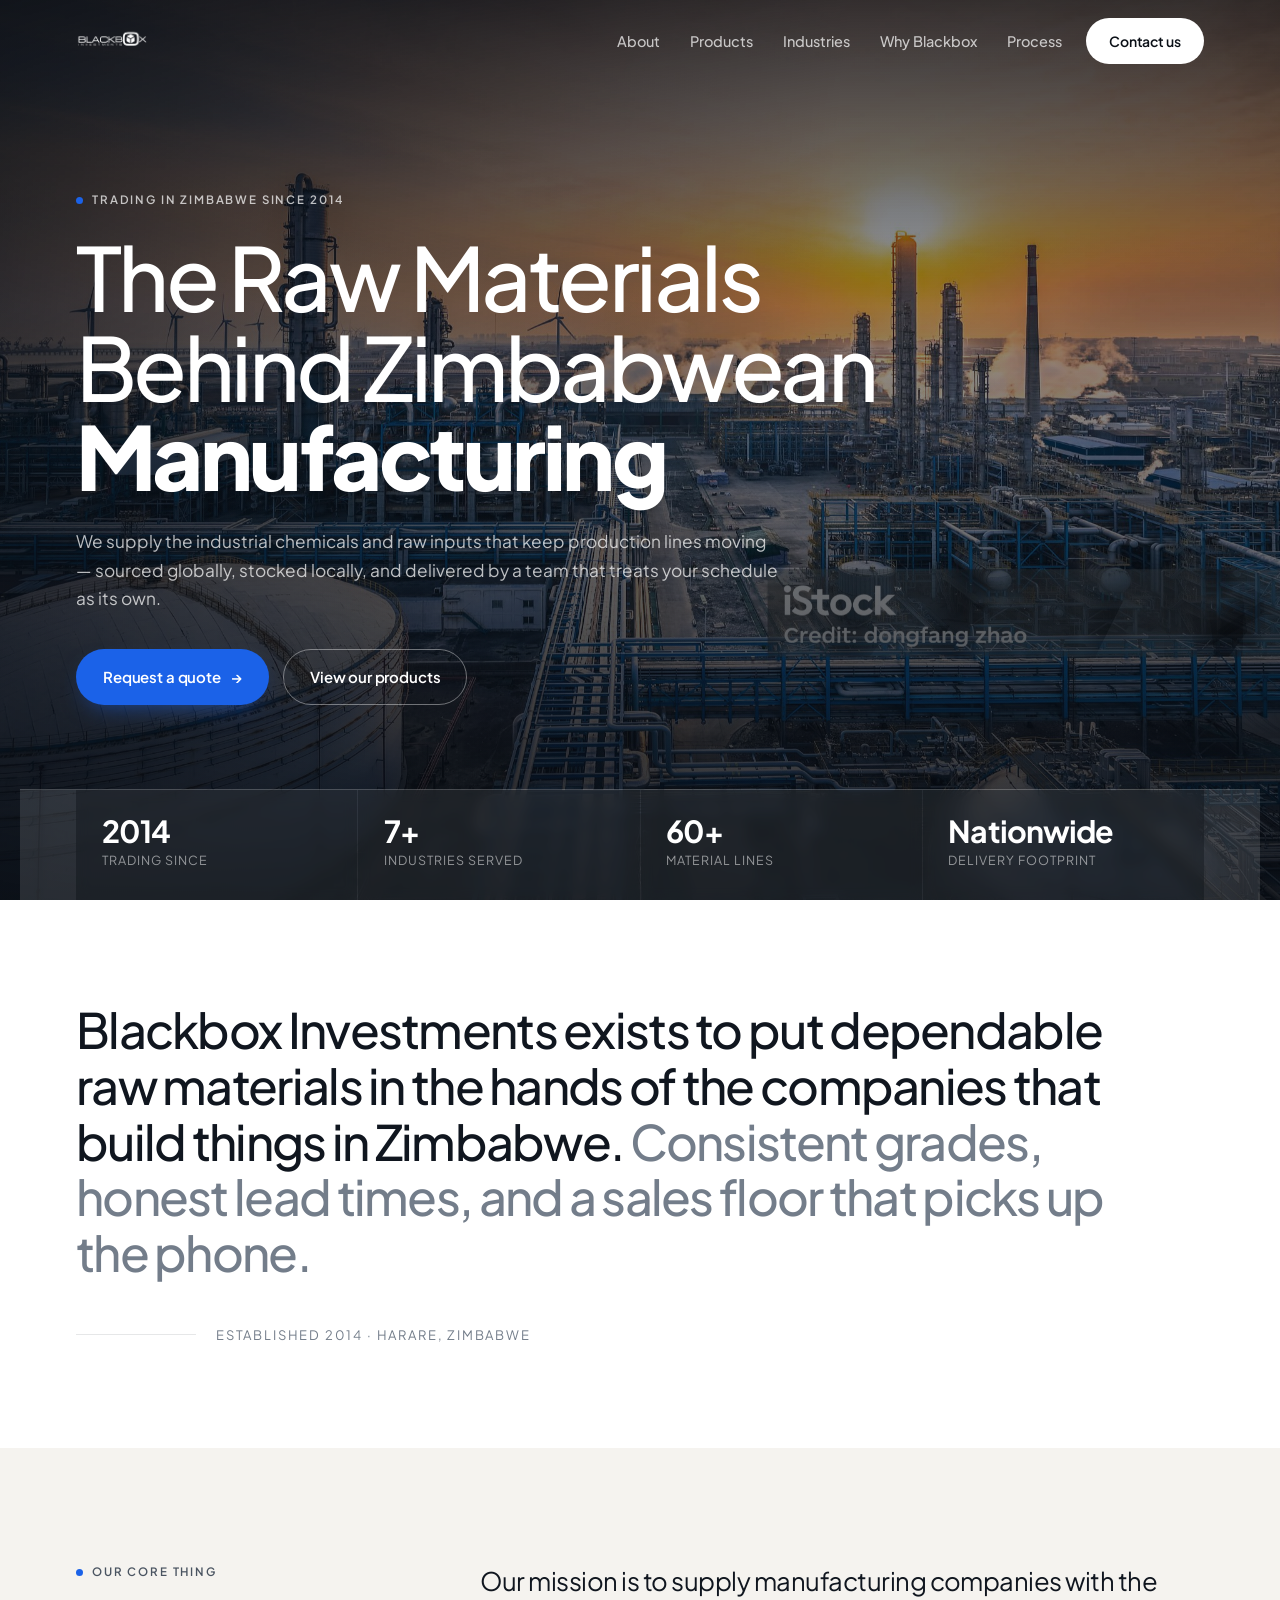
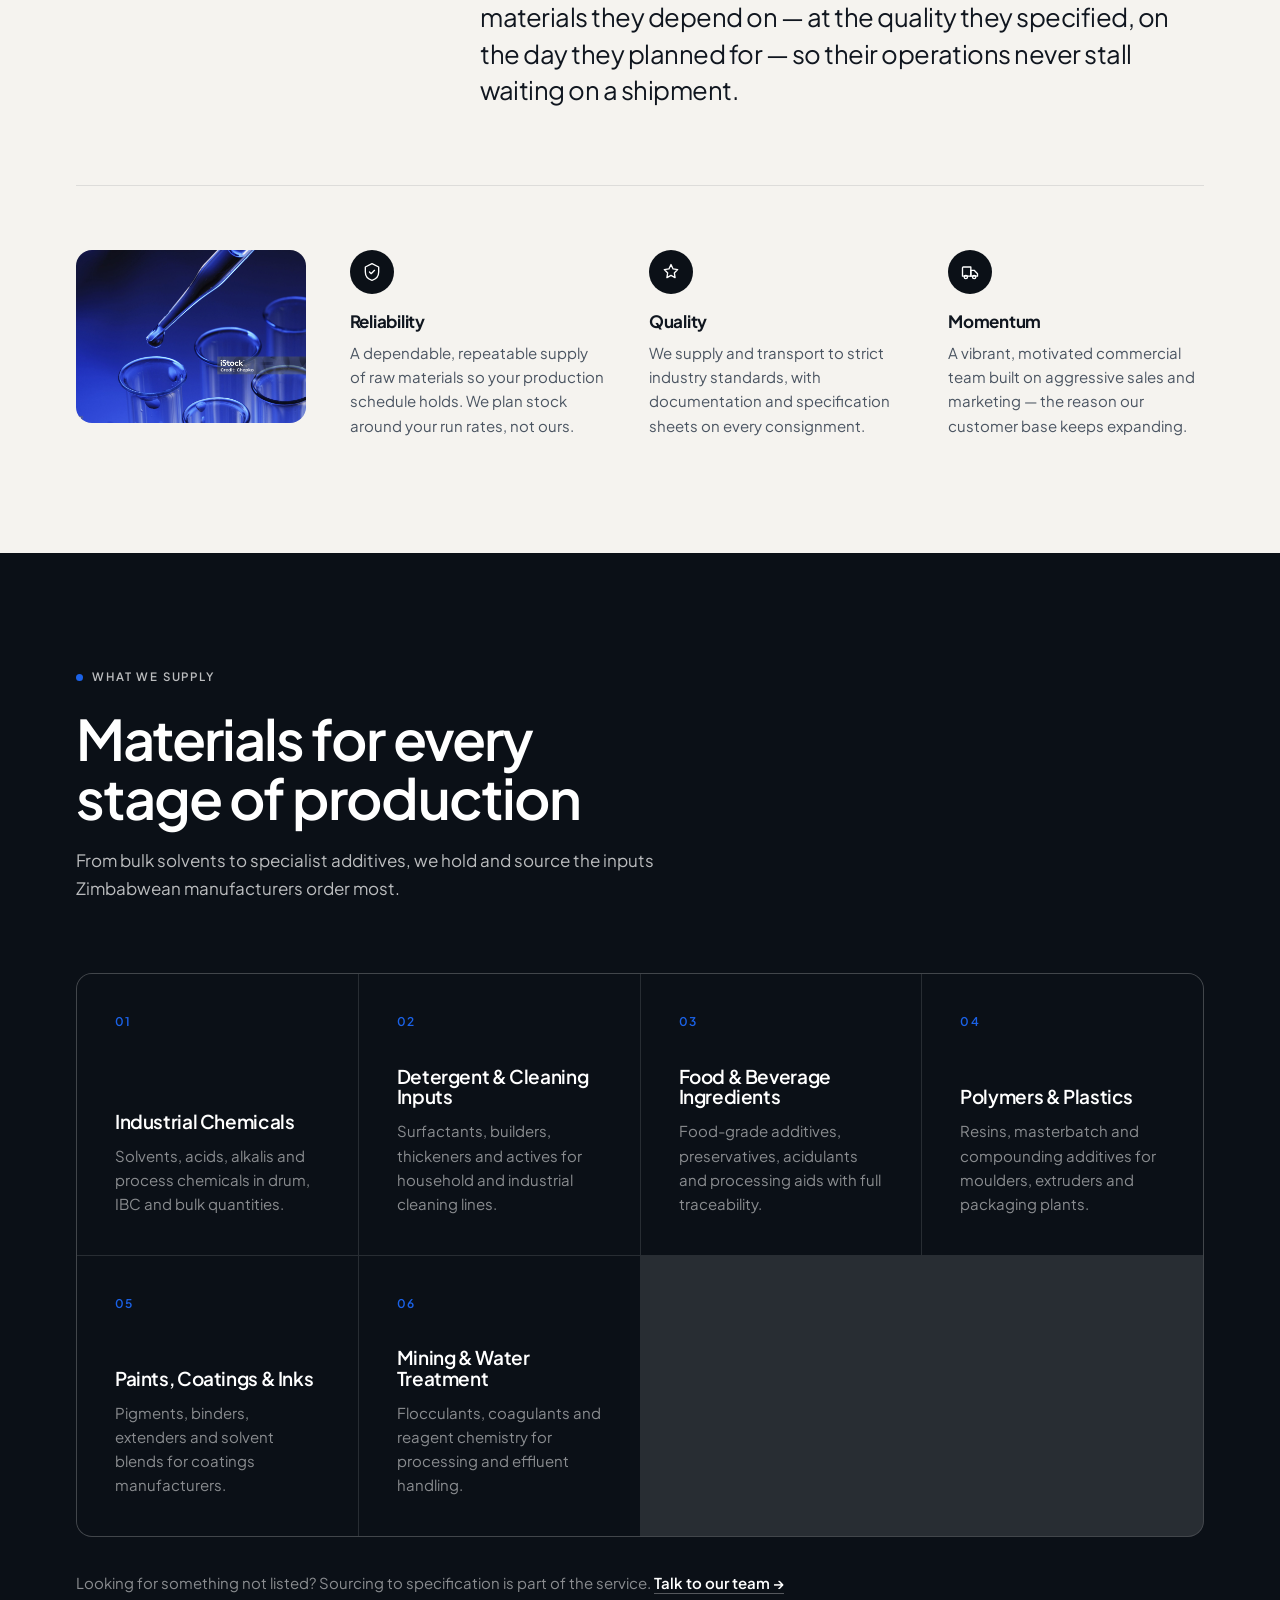
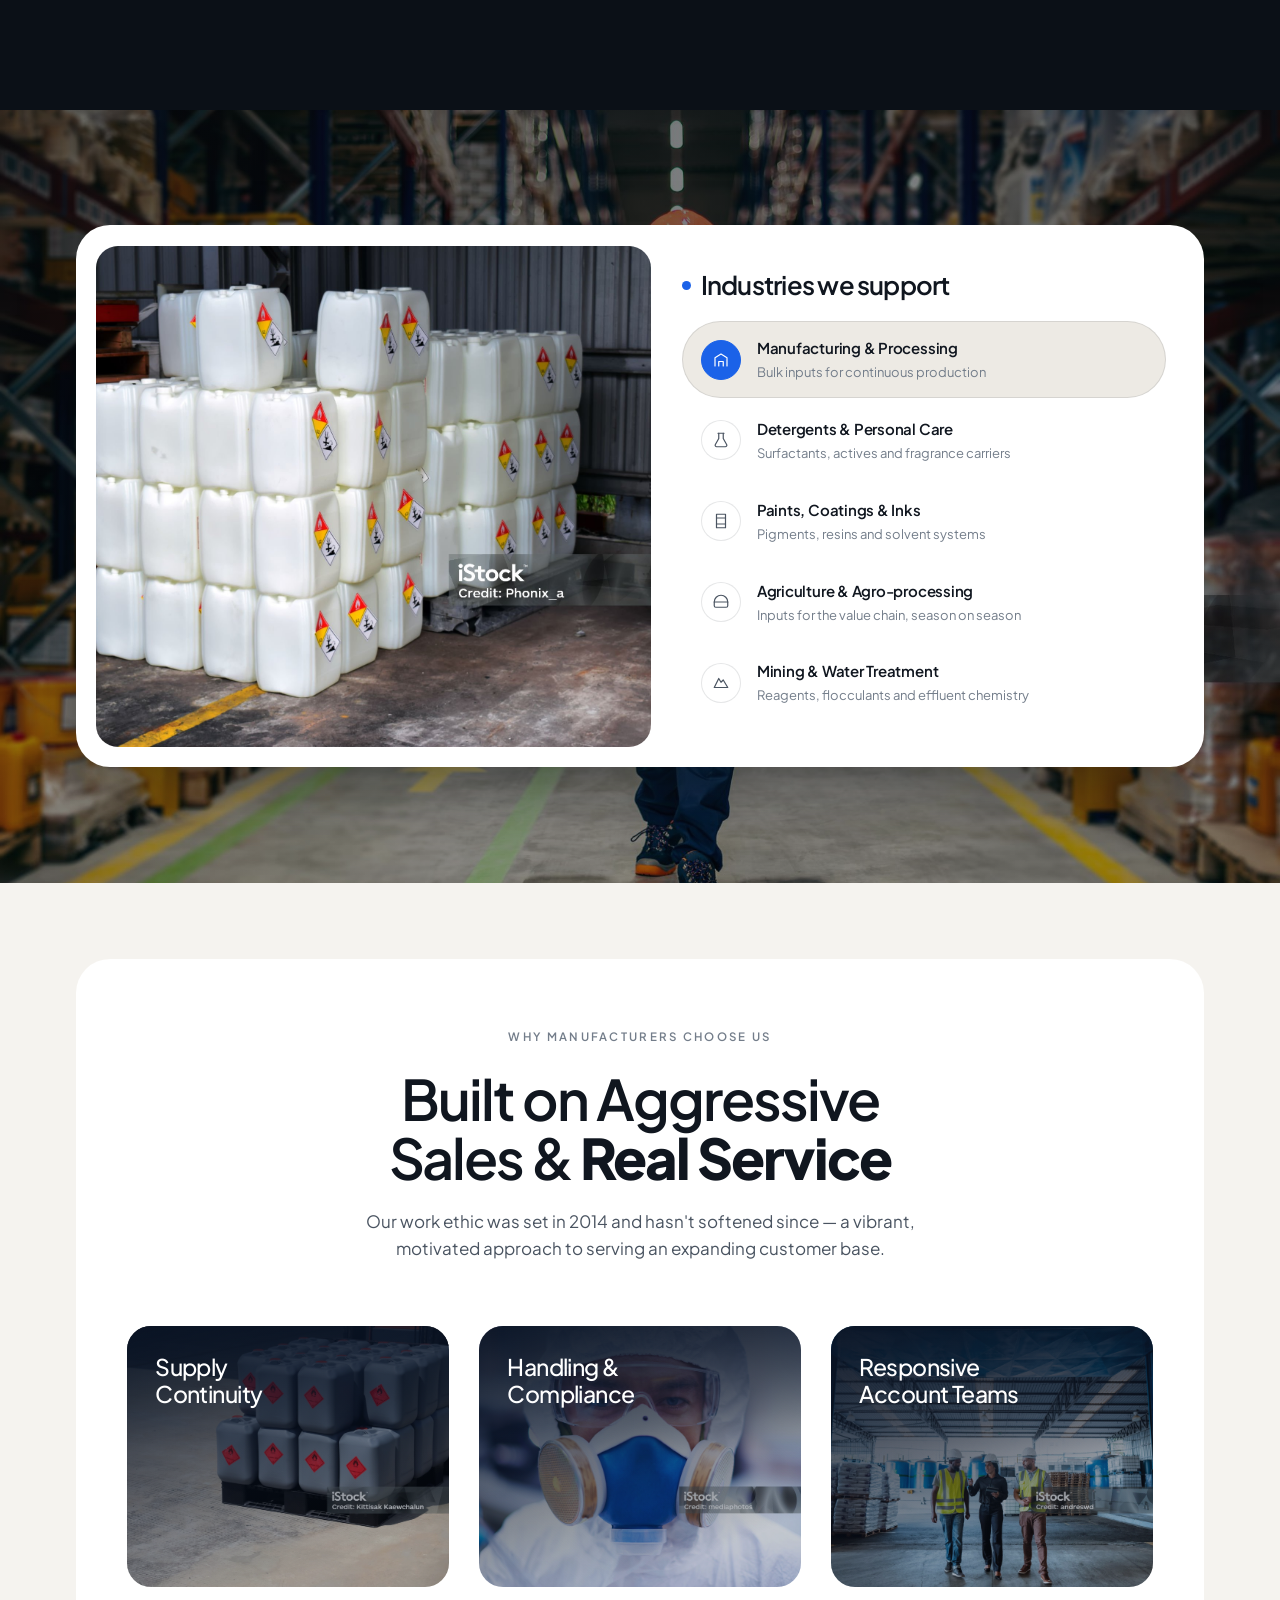
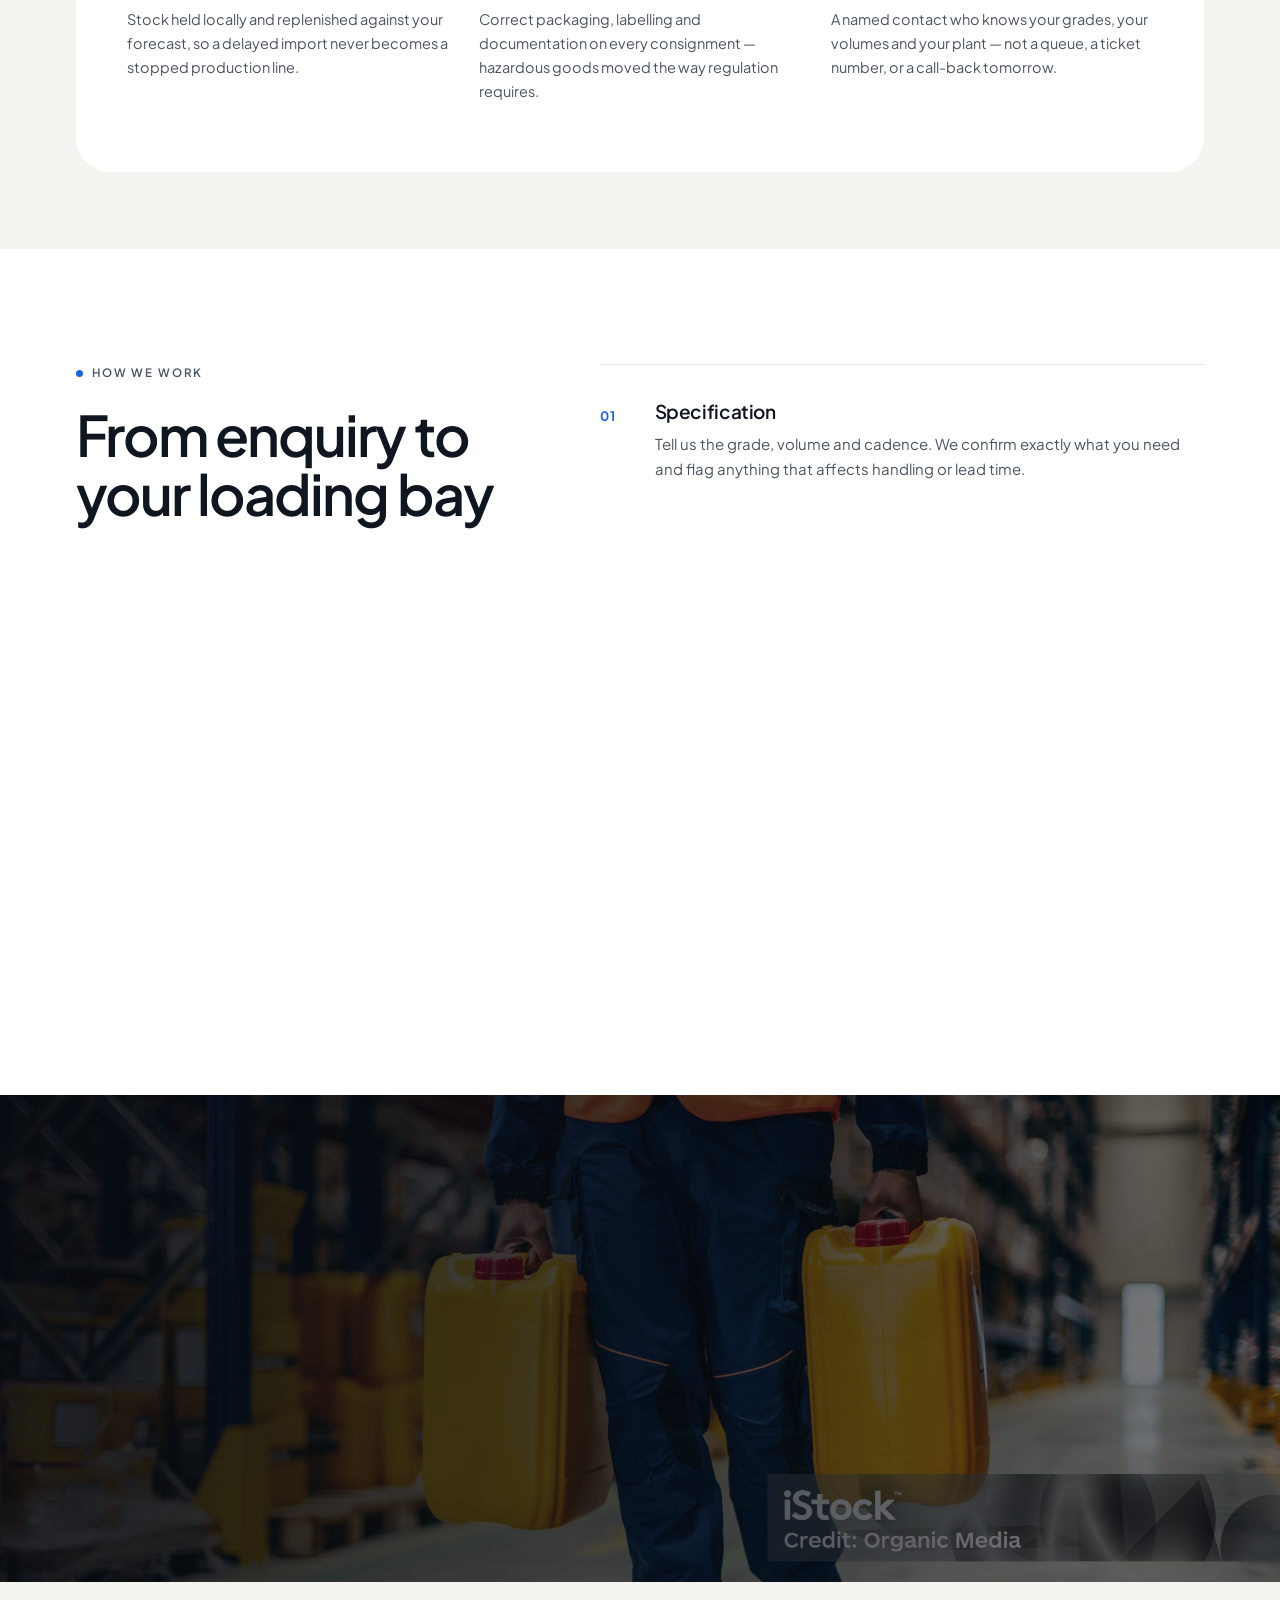
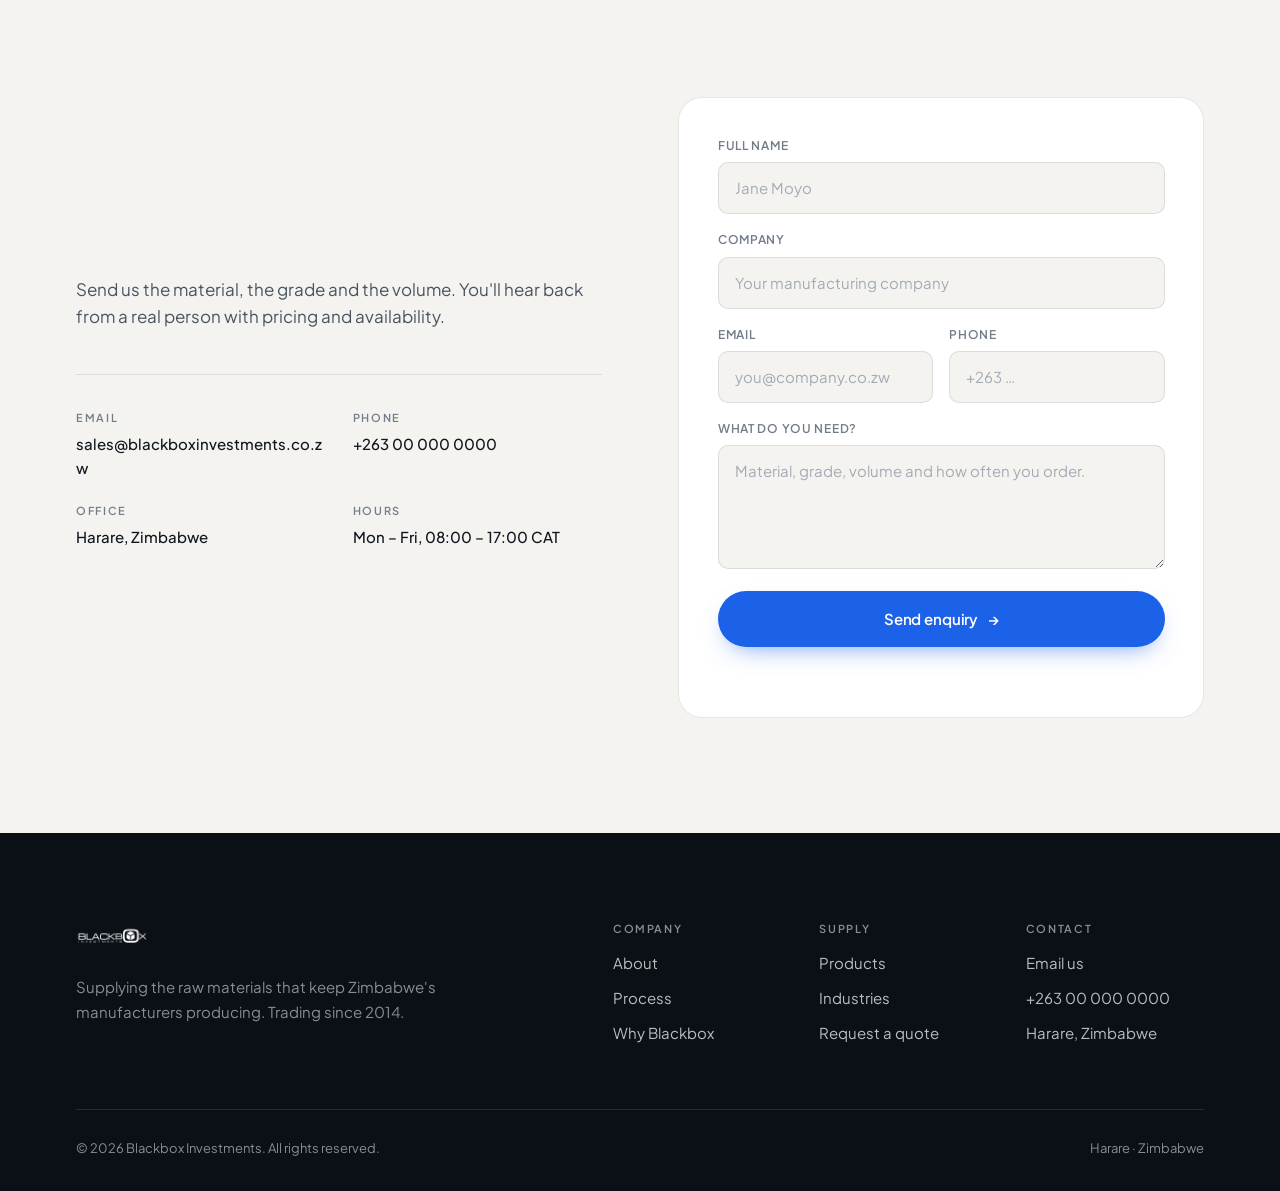
==== index.html @ b708f33c "Build Blackbox Investments marketing site Single-page static site following the supplied Framer / ch" ====
<!DOCTYPE html>
<html lang="en">
<head>
<meta charset="utf-8">
<meta name="viewport" content="width=device-width, initial-scale=1">
<title>Blackbox Investments — Raw Material Supply for Zimbabwe's Manufacturers</title>
<meta name="description" content="Since 2014, Blackbox Investments has supplied industrial chemicals and raw materials to manufacturing companies across Zimbabwe — backed by a relentless sales team and a supply chain built for uptime.">
<meta name="theme-color" content="#0B1017">

<meta property="og:type" content="website">
<meta property="og:title" content="Blackbox Investments — Raw Material Supply for Zimbabwe's Manufacturers">
<meta property="og:description" content="Trading since 2014. Industrial chemicals and raw materials delivered to Zimbabwe's production floors.">
<meta property="og:image" content="assets/img/hero-refinery.jpg">

<link rel="icon" href="assets/img/logo.png">
<link rel="preconnect" href="https://fonts.googleapis.com">
<link rel="preconnect" href="https://fonts.gstatic.com" crossorigin>
<link href="https://fonts.googleapis.com/css2?family=Plus+Jakarta+Sans:ital,wght@0,300;0,400;0,500;0,600;0,700;0,800;1,400&display=swap" rel="stylesheet">
<link rel="stylesheet" href="assets/css/styles.css">
</head>
<body>

<a class="skip-link" href="#main">Skip to content</a>

<!-- ============ HEADER ============ -->
<header class="site-header" id="siteHeader">
  <div class="shell header-inner">
    <a class="brand" href="#top" aria-label="Blackbox Investments — home">
      <img src="assets/img/logo-white.png" alt="Blackbox Investments" class="brand-mark brand-mark--light">
      <img src="assets/img/logo.png" alt="" aria-hidden="true" class="brand-mark brand-mark--dark">
    </a>

    <nav class="nav" id="primaryNav" aria-label="Primary">
      <a href="#about">About</a>
      <a href="#products">Products</a>
      <a href="#industries">Industries</a>
      <a href="#benefits">Why Blackbox</a>
      <a href="#process">Process</a>
    </nav>

    <div class="header-actions">
      <a class="btn btn--pill" href="#contact">Contact us</a>
      <button class="nav-toggle" id="navToggle" aria-expanded="false" aria-controls="primaryNav" aria-label="Open menu">
        <span></span><span></span>
      </button>
    </div>
  </div>
</header>

<main id="main">

<!-- ============ HERO ============ -->
<section class="hero" id="top">
  <div class="hero-media">
    <img src="assets/img/hero-refinery.jpg" alt="Aerial view of a petrochemical processing plant at sunrise" fetchpriority="high">
    <div class="hero-scrim" aria-hidden="true"></div>
  </div>

  <div class="shell hero-inner">
    <p class="eyebrow eyebrow--light reveal"><span class="dot"></span> Trading in Zimbabwe since 2014</p>
    <h1 class="hero-title reveal" data-delay="1">
      The Raw Materials<br>Behind Zimbabwean<br><em>Manufacturing</em>
    </h1>
    <p class="hero-sub reveal" data-delay="2">
      We supply the industrial chemicals and raw inputs that keep production lines
      moving — sourced globally, stocked locally, and delivered by a team that
      treats your schedule as its own.
    </p>
    <div class="hero-cta reveal" data-delay="3">
      <a class="btn btn--primary" href="#contact">Request a quote <span class="btn-arrow" aria-hidden="true">→</span></a>
      <a class="btn btn--ghost" href="#products">View our products</a>
    </div>
  </div>

  <div class="shell hero-strip reveal" data-delay="4">
    <div class="strip-item"><strong>2014</strong><span>Trading since</span></div>
    <div class="strip-item"><strong>7+</strong><span>Industries served</span></div>
    <div class="strip-item"><strong>60+</strong><span>Material lines</span></div>
    <div class="strip-item"><strong>Nationwide</strong><span>Delivery footprint</span></div>
  </div>
</section>

<!-- ============ STATEMENT ============ -->
<section class="statement" id="about">
  <div class="shell">
    <p class="statement-text reveal">
      Blackbox Investments exists to put dependable raw materials in the hands of
      the companies that build things in Zimbabwe. <span>Consistent grades, honest
      lead times, and a sales floor that picks up the phone.</span>
    </p>
    <div class="statement-meta reveal" data-delay="1">
      <span class="rule" aria-hidden="true"></span>
      <p>Established 2014 · Harare, Zimbabwe</p>
    </div>
  </div>
</section>

<!-- ============ CORE / MISSION ============ -->
<section class="core">
  <div class="shell">
    <div class="core-head">
      <p class="eyebrow reveal"><span class="dot"></span> Our core thing</p>
      <p class="core-lead reveal" data-delay="1">
        Our mission is to supply manufacturing companies with the materials they
        depend on — at the quality they specified, on the day they planned for —
        so their operations never stall waiting on a shipment.
      </p>
    </div>

    <div class="core-grid">
      <figure class="core-figure reveal">
        <img src="assets/img/lab-pipette.jpg" alt="Laboratory pipette dispensing a sample into a test tube">
      </figure>

      <div class="core-feature reveal" data-delay="1">
        <span class="feature-icon" aria-hidden="true">
          <svg viewBox="0 0 24 24" fill="none" stroke="currentColor" stroke-width="1.6" stroke-linecap="round" stroke-linejoin="round">
            <path d="M12 2 4 6v6c0 5 3.4 8.6 8 10 4.6-1.4 8-5 8-10V6l-8-4Z"/><path d="m9 12 2 2 4-4"/>
          </svg>
        </span>
        <h3>Reliability</h3>
        <p>A dependable, repeatable supply of raw materials so your production
           schedule holds. We plan stock around your run rates, not ours.</p>
      </div>

      <div class="core-feature reveal" data-delay="2">
        <span class="feature-icon" aria-hidden="true">
          <svg viewBox="0 0 24 24" fill="none" stroke="currentColor" stroke-width="1.6" stroke-linecap="round" stroke-linejoin="round">
            <path d="M12 3l2.5 5.3 5.5.8-4 4 .9 5.7L12 16.1 7.1 18.8 8 13.1l-4-4 5.5-.8L12 3Z"/>
          </svg>
        </span>
        <h3>Quality</h3>
        <p>We supply and transport to strict industry standards, with
           documentation and specification sheets on every consignment.</p>
      </div>

      <div class="core-feature reveal" data-delay="3">
        <span class="feature-icon" aria-hidden="true">
          <svg viewBox="0 0 24 24" fill="none" stroke="currentColor" stroke-width="1.6" stroke-linecap="round" stroke-linejoin="round">
            <path d="M3 17V7a1 1 0 0 1 1-1h9v11H3Z"/><path d="M13 10h4l4 4v3h-8v-7Z"/>
            <circle cx="7" cy="18" r="2"/><circle cx="17" cy="18" r="2"/>
          </svg>
        </span>
        <h3>Momentum</h3>
        <p>A vibrant, motivated commercial team built on aggressive sales and
           marketing — the reason our customer base keeps expanding.</p>
      </div>
    </div>
  </div>
</section>

<!-- ============ PRODUCTS ============ -->
<section class="products" id="products">
  <div class="shell">
    <div class="section-head">
      <p class="eyebrow eyebrow--light reveal"><span class="dot"></span> What we supply</p>
      <h2 class="section-title section-title--light reveal" data-delay="1">
        Materials for every<br>stage of production
      </h2>
      <p class="section-sub section-sub--light reveal" data-delay="2">
        From bulk solvents to specialist additives, we hold and source the inputs
        Zimbabwean manufacturers order most.
      </p>
    </div>

    <div class="product-grid">
      <article class="product-card reveal">
        <span class="product-index">01</span>
        <h3>Industrial Chemicals</h3>
        <p>Solvents, acids, alkalis and process chemicals in drum, IBC and bulk quantities.</p>
      </article>
      <article class="product-card reveal" data-delay="1">
        <span class="product-index">02</span>
        <h3>Detergent &amp; Cleaning Inputs</h3>
        <p>Surfactants, builders, thickeners and actives for household and industrial cleaning lines.</p>
      </article>
      <article class="product-card reveal" data-delay="2">
        <span class="product-index">03</span>
        <h3>Food &amp; Beverage Ingredients</h3>
        <p>Food-grade additives, preservatives, acidulants and processing aids with full traceability.</p>
      </article>
      <article class="product-card reveal" data-delay="3">
        <span class="product-index">04</span>
        <h3>Polymers &amp; Plastics</h3>
        <p>Resins, masterbatch and compounding additives for moulders, extruders and packaging plants.</p>
      </article>
      <article class="product-card reveal" data-delay="4">
        <span class="product-index">05</span>
        <h3>Paints, Coatings &amp; Inks</h3>
        <p>Pigments, binders, extenders and solvent blends for coatings manufacturers.</p>
      </article>
      <article class="product-card reveal" data-delay="5">
        <span class="product-index">06</span>
        <h3>Mining &amp; Water Treatment</h3>
        <p>Flocculants, coagulants and reagent chemistry for processing and effluent handling.</p>
      </article>
    </div>

    <p class="products-note reveal">
      Looking for something not listed? Sourcing to specification is part of the service.
      <a href="#contact">Talk to our team →</a>
    </p>
  </div>
</section>

<!-- ============ INDUSTRIES ============ -->
<section class="industries" id="industries">
  <div class="industries-bg" aria-hidden="true">
    <img src="assets/img/worker-aisle.jpg" alt="">
  </div>

  <div class="shell">
    <div class="industries-panel reveal">
      <figure class="industries-figure">
        <img src="assets/img/jerrycans-white.jpg" alt="Stacked white chemical jerrycans on pallets in a warehouse bay" id="industryImage">
      </figure>

      <div class="industries-list">
        <h2 class="panel-title"><span class="dot"></span> Industries we support</h2>

        <ul class="ind-items" role="list">
          <li>
            <button class="ind-item is-active" type="button"
                    data-img="assets/img/jerrycans-white.jpg"
                    data-alt="Stacked white chemical jerrycans on pallets in a warehouse bay">
              <span class="ind-icon" aria-hidden="true">
                <svg viewBox="0 0 24 24" fill="none" stroke="currentColor" stroke-width="1.6" stroke-linecap="round" stroke-linejoin="round"><path d="M4 20V9l8-5 8 5v11"/><path d="M9 20v-6h6v6"/></svg>
              </span>
              <span class="ind-copy"><strong>Manufacturing &amp; Processing</strong><em>Bulk inputs for continuous production</em></span>
            </button>
          </li>
          <li>
            <button class="ind-item" type="button"
                    data-img="assets/img/lab-tubes.jpg"
                    data-alt="Blue-lit laboratory test tubes with a pipette">
              <span class="ind-icon" aria-hidden="true">
                <svg viewBox="0 0 24 24" fill="none" stroke="currentColor" stroke-width="1.6" stroke-linecap="round" stroke-linejoin="round"><path d="M9 3v7L4.5 18A2 2 0 0 0 6.3 21h11.4a2 2 0 0 0 1.8-3L15 10V3"/><path d="M8 3h8"/></svg>
              </span>
              <span class="ind-copy"><strong>Detergents &amp; Personal Care</strong><em>Surfactants, actives and fragrance carriers</em></span>
            </button>
          </li>
          <li>
            <button class="ind-item" type="button"
                    data-img="assets/img/drums-mixed.jpg"
                    data-alt="Chemical drums and jerrycans with hazard labels on a pallet">
              <span class="ind-icon" aria-hidden="true">
                <svg viewBox="0 0 24 24" fill="none" stroke="currentColor" stroke-width="1.6" stroke-linecap="round" stroke-linejoin="round"><path d="M6 3h12v18H6z"/><path d="M6 8h12M6 16h12"/></svg>
              </span>
              <span class="ind-copy"><strong>Paints, Coatings &amp; Inks</strong><em>Pigments, resins and solvent systems</em></span>
            </button>
          </li>
          <li>
            <button class="ind-item" type="button"
                    data-img="assets/img/rail-tanker.jpg"
                    data-alt="Two logistics engineers inspecting rail tanker wagons">
              <span class="ind-icon" aria-hidden="true">
                <svg viewBox="0 0 24 24" fill="none" stroke="currentColor" stroke-width="1.6" stroke-linecap="round" stroke-linejoin="round"><path d="M3 12a9 9 0 0 1 18 0v5a2 2 0 0 1-2 2H5a2 2 0 0 1-2-2v-5Z"/><path d="M3 12h18"/></svg>
              </span>
              <span class="ind-copy"><strong>Agriculture &amp; Agro-processing</strong><em>Inputs for the value chain, season on season</em></span>
            </button>
          </li>
          <li>
            <button class="ind-item" type="button"
                    data-img="assets/img/hazmat-pair.jpg"
                    data-alt="Two technicians in protective suits and respirators inside a plant">
              <span class="ind-icon" aria-hidden="true">
                <svg viewBox="0 0 24 24" fill="none" stroke="currentColor" stroke-width="1.6" stroke-linecap="round" stroke-linejoin="round"><path d="m3 18 6-12 3 5 3-3 6 10H3Z"/></svg>
              </span>
              <span class="ind-copy"><strong>Mining &amp; Water Treatment</strong><em>Reagents, flocculants and effluent chemistry</em></span>
            </button>
          </li>
        </ul>
      </div>
    </div>
  </div>
</section>

<!-- ============ BENEFITS ============ -->
<section class="benefits" id="benefits">
  <div class="shell">
    <div class="benefits-card">
      <div class="section-head reveal">
        <p class="eyebrow eyebrow--muted">Why manufacturers choose us</p>
        <h2 class="section-title">
          Built on Aggressive<br>Sales &amp; <em>Real Service</em>
        </h2>
        <p class="section-sub">
          Our work ethic was set in 2014 and hasn't softened since — a vibrant,
          motivated approach to serving an expanding customer base.
        </p>
      </div>

      <div class="benefit-grid">
        <article class="benefit reveal">
          <div class="benefit-media">
            <img src="assets/img/pallet-forklift.jpg" alt="Palletised chemical containers being moved by forklift">
            <h3>Supply<br>Continuity</h3>
          </div>
          <p>Stock held locally and replenished against your forecast, so a delayed
             import never becomes a stopped production line.</p>
        </article>

        <article class="benefit reveal" data-delay="1">
          <div class="benefit-media">
            <img src="assets/img/hazmat-closeup.jpg" alt="Technician in a protective suit, goggles and respirator">
            <h3>Handling &amp;<br>Compliance</h3>
          </div>
          <p>Correct packaging, labelling and documentation on every consignment —
             hazardous goods moved the way regulation requires.</p>
        </article>

        <article class="benefit reveal" data-delay="2">
          <div class="benefit-media">
            <img src="assets/img/team-warehouse.jpg" alt="Warehouse team walking through a chemical storage facility">
            <h3>Responsive<br>Account Teams</h3>
          </div>
          <p>A named contact who knows your grades, your volumes and your plant —
             not a queue, a ticket number, or a call-back tomorrow.</p>
        </article>
      </div>
    </div>
  </div>
</section>

<!-- ============ PROCESS ============ -->
<section class="process" id="process">
  <div class="shell process-inner">
    <div class="process-head">
      <p class="eyebrow reveal"><span class="dot"></span> How we work</p>
      <h2 class="section-title reveal" data-delay="1">From enquiry to<br>your loading bay</h2>
      <p class="section-sub reveal" data-delay="2">
        Four steps, no surprises. Most repeat orders move without you ever
        needing to chase.
      </p>
      <a class="btn btn--primary reveal" data-delay="3" href="#contact">Start an enquiry <span class="btn-arrow" aria-hidden="true">→</span></a>
    </div>

    <ol class="steps" role="list">
      <li class="step reveal">
        <span class="step-no">01</span>
        <div>
          <h3>Specification</h3>
          <p>Tell us the grade, volume and cadence. We confirm exactly what you need
             and flag anything that affects handling or lead time.</p>
        </div>
      </li>
      <li class="step reveal" data-delay="1">
        <span class="step-no">02</span>
        <div>
          <h3>Sourcing &amp; quotation</h3>
          <p>We price against our supplier network and come back with landed cost,
             availability and a delivery window you can plan against.</p>
        </div>
      </li>
      <li class="step reveal" data-delay="2">
        <span class="step-no">03</span>
        <div>
          <h3>Quality &amp; documentation</h3>
          <p>Specification sheets, safety data and consignment paperwork are
             prepared before the goods leave — not after you ask.</p>
        </div>
      </li>
      <li class="step reveal" data-delay="3">
        <span class="step-no">04</span>
        <div>
          <h3>Delivery &amp; replenishment</h3>
          <p>Goods arrive at your site, and we hold the next cycle against your
             forecast so the reorder is already in motion.</p>
        </div>
      </li>
    </ol>
  </div>
</section>

<!-- ============ QUOTE BAND ============ -->
<section class="quote-band">
  <div class="quote-bg" aria-hidden="true"><img src="assets/img/worker-carrying.jpg" alt=""></div>
  <div class="shell">
    <blockquote class="reveal">
      <p>“The company has a work ethic and principle established on aggressive
         sales and marketing. We adopted a vibrant and motivated approach to
         serving the expanding customer base.”</p>
      <cite>Blackbox Investments — since 2014</cite>
    </blockquote>
  </div>
</section>

<!-- ============ CONTACT ============ -->
<section class="contact" id="contact">
  <div class="shell contact-inner">
    <div class="contact-copy">
      <p class="eyebrow reveal"><span class="dot"></span> Get in touch</p>
      <h2 class="section-title reveal" data-delay="1">Tell us what your<br>plant runs on</h2>
      <p class="section-sub reveal" data-delay="2">
        Send us the material, the grade and the volume. You'll hear back from a
        real person with pricing and availability.
      </p>

      <ul class="contact-details reveal" data-delay="3" role="list">
        <li>
          <span class="c-label">Email</span>
          <a href="mailto:sales@blackboxinvestments.co.zw">sales@blackboxinvestments.co.zw</a>
        </li>
        <li>
          <span class="c-label">Phone</span>
          <a href="tel:+263000000000">+263 00 000 0000</a>
        </li>
        <li>
          <span class="c-label">Office</span>
          <span>Harare, Zimbabwe</span>
        </li>
        <li>
          <span class="c-label">Hours</span>
          <span>Mon – Fri, 08:00 – 17:00 CAT</span>
        </li>
      </ul>
    </div>

    <form class="contact-form reveal" data-delay="2" id="contactForm" novalidate>
      <div class="field">
        <label for="f-name">Full name</label>
        <input id="f-name" name="name" type="text" autocomplete="name" required placeholder="Jane Moyo">
      </div>
      <div class="field">
        <label for="f-company">Company</label>
        <input id="f-company" name="company" type="text" autocomplete="organization" placeholder="Your manufacturing company">
      </div>
      <div class="field-row">
        <div class="field">
          <label for="f-email">Email</label>
          <input id="f-email" name="email" type="email" autocomplete="email" required placeholder="you@company.co.zw">
        </div>
        <div class="field">
          <label for="f-phone">Phone</label>
          <input id="f-phone" name="phone" type="tel" autocomplete="tel" placeholder="+263 …">
        </div>
      </div>
      <div class="field">
        <label for="f-message">What do you need?</label>
        <textarea id="f-message" name="message" rows="4" required placeholder="Material, grade, volume and how often you order."></textarea>
      </div>
      <button class="btn btn--primary btn--block" type="submit">Send enquiry <span class="btn-arrow" aria-hidden="true">→</span></button>
      <p class="form-note" id="formNote" role="status" aria-live="polite"></p>
    </form>
  </div>
</section>

</main>

<!-- ============ FOOTER ============ -->
<footer class="site-footer">
  <div class="shell">
    <div class="footer-top">
      <div class="footer-brand">
        <img src="assets/img/logo-white.png" alt="Blackbox Investments">
        <p>Supplying the raw materials that keep Zimbabwe's manufacturers
           producing. Trading since 2014.</p>
      </div>

      <nav class="footer-nav" aria-label="Footer">
        <div>
          <h4>Company</h4>
          <a href="#about">About</a>
          <a href="#process">Process</a>
          <a href="#benefits">Why Blackbox</a>
        </div>
        <div>
          <h4>Supply</h4>
          <a href="#products">Products</a>
          <a href="#industries">Industries</a>
          <a href="#contact">Request a quote</a>
        </div>
        <div>
          <h4>Contact</h4>
          <a href="mailto:sales@blackboxinvestments.co.zw">Email us</a>
          <a href="tel:+263000000000">+263 00 000 0000</a>
          <span>Harare, Zimbabwe</span>
        </div>
      </nav>
    </div>

    <div class="footer-bottom">
      <p>© <span id="year">2026</span> Blackbox Investments. All rights reserved.</p>
      <p>Harare · Zimbabwe</p>
    </div>
  </div>
</footer>

<script src="assets/js/main.js"></script>
</body>
</html>
---- assets/css/styles.css ----
/* =========================================================
   Blackbox Investments — site styles
   Type: Plus Jakarta Sans
   ========================================================= */

:root{
  /* palette */
  --ink:        #0B1017;
  --ink-2:      #131B26;
  --navy:       #0E1826;
  --paper:      #F5F3EF;
  --paper-2:    #EDEAE4;
  --white:      #FFFFFF;
  --accent:     #1B62E8;
  --accent-dk:  #1450C9;

  --text:       #10161F;
  --text-mid:   #4A5461;
  --text-soft:  #737D8A;
  --on-dark:    #FFFFFF;
  --on-dark-mid:rgba(255,255,255,.72);
  --on-dark-soft:rgba(255,255,255,.52);

  --line:       rgba(16,22,31,.10);
  --line-dark:  rgba(255,255,255,.12);

  /* geometry */
  --r-sm: 10px;
  --r-md: 16px;
  --r-lg: 24px;
  --r-xl: 34px;
  --shell: 1240px;
  --gutter: clamp(20px, 5vw, 56px);
  --sec-y: clamp(76px, 9vw, 140px);

  --ease: cubic-bezier(.22,.61,.36,1);
}

*,*::before,*::after{ box-sizing:border-box; }

html{ -webkit-text-size-adjust:100%; scroll-behavior:smooth; }
@media (prefers-reduced-motion: reduce){ html{ scroll-behavior:auto; } }

body{
  margin:0;
  background:var(--paper);
  color:var(--text);
  font-family:"Plus Jakarta Sans", ui-sans-serif, system-ui, -apple-system,
              "Segoe UI", Roboto, Helvetica, Arial, sans-serif;
  font-size:16px;
  line-height:1.6;
  font-weight:400;
  -webkit-font-smoothing:antialiased;
  text-rendering:optimizeLegibility;
  overflow-x:hidden;
}

img{ max-width:100%; display:block; }
a{ color:inherit; text-decoration:none; }
h1,h2,h3,h4{ margin:0; font-weight:600; letter-spacing:-.025em; line-height:1.1; }
p{ margin:0; }
ul,ol{ margin:0; padding:0; list-style:none; }
button{ font:inherit; color:inherit; }

.shell{
  width:100%;
  max-width:var(--shell);
  margin-inline:auto;
  padding-inline:var(--gutter);
}

.skip-link{
  position:absolute; left:-9999px; top:0; z-index:200;
  background:var(--ink); color:#fff; padding:12px 18px; border-radius:0 0 var(--r-sm) 0;
}
.skip-link:focus{ left:0; }

:where(a,button,input,textarea):focus-visible{
  outline:2px solid var(--accent);
  outline-offset:3px;
  border-radius:6px;
}

/* ---------- shared type ---------- */
.eyebrow{
  display:flex; align-items:center; gap:9px;
  margin:0 0 22px;
  font-size:11.5px; font-weight:600; letter-spacing:.16em; text-transform:uppercase;
  color:var(--text-mid);
}
.eyebrow .dot{
  width:7px; height:7px; border-radius:50%;
  background:var(--accent); flex:none;
}
.eyebrow--light{ color:var(--on-dark-mid); }
.eyebrow--muted{ justify-content:center; color:var(--text-soft); letter-spacing:.2em; }

.section-title{
  font-size:clamp(2.1rem, 4.4vw, 3.5rem);
  font-weight:600;
  line-height:1.06;
  letter-spacing:-.035em;
}
.section-title em{ font-style:normal; font-weight:800; }
.section-title--light{ color:var(--on-dark); }

.section-sub{
  margin-top:20px;
  max-width:56ch;
  font-size:1.0625rem;
  color:var(--text-mid);
}
.section-sub--light{ color:var(--on-dark-mid); }

/* ---------- buttons ---------- */
.btn{
  --btn-bg:var(--ink); --btn-fg:#fff; --btn-bd:transparent;
  display:inline-flex; align-items:center; justify-content:center; gap:10px;
  padding:15px 26px;
  border:1px solid var(--btn-bd);
  border-radius:100px;
  background:var(--btn-bg); color:var(--btn-fg);
  font-size:.9375rem; font-weight:600; letter-spacing:-.01em;
  cursor:pointer;
  transition:transform .35s var(--ease), background-color .3s var(--ease),
             color .3s var(--ease), border-color .3s var(--ease), box-shadow .3s var(--ease);
  will-change:transform;
}
.btn:hover{ transform:translateY(-2px); }
.btn--primary{ --btn-bg:var(--accent); box-shadow:0 10px 26px -12px rgba(27,98,232,.7); }
.btn--primary:hover{ --btn-bg:var(--accent-dk); box-shadow:0 16px 34px -14px rgba(27,98,232,.8); }
.btn--ghost{
  --btn-bg:transparent; --btn-fg:#fff; --btn-bd:rgba(255,255,255,.4);
}
.btn--ghost:hover{ --btn-bg:rgba(255,255,255,.12); --btn-bd:rgba(255,255,255,.7); }
.btn--pill{
  --btn-bg:#fff; --btn-fg:var(--ink);
  padding:11px 22px; font-size:.875rem;
}
.btn--pill:hover{ --btn-bg:var(--accent); --btn-fg:#fff; }
.btn--block{ width:100%; }
.btn-arrow{ transition:transform .35s var(--ease); }
.btn:hover .btn-arrow{ transform:translateX(4px); }

/* =========================================================
   HEADER
   ========================================================= */
.site-header{
  position:fixed; inset:0 0 auto 0; z-index:100;
  padding:18px 0;
  transition:padding .4s var(--ease), background-color .4s var(--ease),
             box-shadow .4s var(--ease), border-color .4s var(--ease);
  border-bottom:1px solid transparent;
}
.site-header.is-stuck,
.site-header.nav-open{
  padding:10px 0;
  background:rgba(245,243,239,.86);
  backdrop-filter:blur(16px);
  -webkit-backdrop-filter:blur(16px);
  border-bottom-color:var(--line);
  box-shadow:0 10px 30px -24px rgba(11,16,23,.5);
}

.header-inner{ display:flex; align-items:center; gap:24px; }

.brand{
  flex:none; position:relative; display:block;
  width:72px; height:30px;
}
.brand-mark{
  position:absolute; inset:0;
  height:100%; width:auto;
  transition:opacity .35s var(--ease);
}
.brand-mark--dark{ opacity:0; }
.site-header.is-stuck .brand-mark--light,
.site-header.nav-open .brand-mark--light{ opacity:0; }
.site-header.is-stuck .brand-mark--dark,
.site-header.nav-open .brand-mark--dark{ opacity:1; }

.nav{
  margin-left:auto;
  display:flex; align-items:center; gap:30px;
  font-size:.90625rem; font-weight:500;
  color:var(--on-dark-mid);
  transition:color .4s var(--ease);
}
.nav a{ position:relative; padding:4px 0; transition:color .25s var(--ease); }
.nav a::after{
  content:""; position:absolute; left:0; right:0; bottom:-2px; height:1.5px;
  background:currentColor; transform:scaleX(0); transform-origin:left;
  transition:transform .35s var(--ease);
}
.nav a:hover{ color:#fff; }
.nav a:hover::after{ transform:scaleX(1); }
.site-header.is-stuck .nav,
.site-header.nav-open .nav{ color:var(--text-mid); }
.site-header.is-stuck .nav a:hover,
.site-header.nav-open .nav a:hover{ color:var(--ink); }

.header-actions{ display:flex; align-items:center; gap:12px; }
.site-header.is-stuck .btn--pill,
.site-header.nav-open .btn--pill{ --btn-bg:var(--ink); --btn-fg:#fff; }
.site-header.is-stuck .btn--pill:hover,
.site-header.nav-open .btn--pill:hover{ --btn-bg:var(--accent); }

.nav-toggle{
  display:none;
  width:44px; height:40px;
  border:1px solid rgba(255,255,255,.28); border-radius:100px;
  background:rgba(255,255,255,.08);
  cursor:pointer;
  align-items:center; justify-content:center; flex-direction:column; gap:5px;
  transition:border-color .3s var(--ease), background-color .3s var(--ease);
}
.nav-toggle span{
  display:block; width:16px; height:1.6px; background:#fff; border-radius:2px;
  transition:transform .35s var(--ease), opacity .25s var(--ease);
}
.site-header.is-stuck .nav-toggle,
.site-header.nav-open .nav-toggle{ border-color:var(--line); background:rgba(16,22,31,.05); }
.site-header.is-stuck .nav-toggle span,
.site-header.nav-open .nav-toggle span{ background:var(--ink); }
.nav-toggle[aria-expanded="true"] span:first-child{ transform:translateY(3.3px) rotate(45deg); }
.nav-toggle[aria-expanded="true"] span:last-child{ transform:translateY(-3.3px) rotate(-45deg); }

/* =========================================================
   HERO
   ========================================================= */
.hero{
  position:relative;
  min-height:min(100svh, 900px);
  display:flex; flex-direction:column; justify-content:flex-end;
  padding:180px 0 0;
  color:var(--on-dark);
  overflow:hidden;
}
.hero-media{ position:absolute; inset:0; z-index:0; }
.hero-media img{
  width:100%; height:100%; object-fit:cover; object-position:center 55%;
  transform:scale(1.06);
  animation:heroDrift 18s var(--ease) forwards;
}
@keyframes heroDrift{ to{ transform:scale(1); } }
@media (prefers-reduced-motion: reduce){
  .hero-media img{ animation:none; transform:none; }
}
.hero-scrim{
  position:absolute; inset:0;
  background:
    linear-gradient(180deg, rgba(8,12,18,.78) 0%, rgba(8,12,18,.28) 34%, rgba(8,12,18,.55) 68%, rgba(8,12,18,.9) 100%),
    linear-gradient(96deg, rgba(8,12,18,.72) 0%, rgba(8,12,18,.18) 62%);
}

.hero-inner{ position:relative; z-index:1; padding-bottom:clamp(48px,7vw,84px); }

.hero-title{
  font-size:clamp(2.6rem, 7.2vw, 5.5rem);
  font-weight:500;
  line-height:1.02;
  letter-spacing:-.04em;
  text-wrap:balance;
}
.hero-title em{ font-style:normal; font-weight:800; }

.hero-sub{
  margin-top:26px;
  max-width:54ch;
  font-size:clamp(1rem, 1.35vw, 1.1875rem);
  color:var(--on-dark-mid);
  line-height:1.65;
}

.hero-cta{ margin-top:36px; display:flex; flex-wrap:wrap; gap:14px; }

.hero-strip{
  position:relative; z-index:1;
  display:grid; grid-template-columns:repeat(4, 1fr);
  gap:1px;
  border-top:1px solid var(--line-dark);
  background:var(--line-dark);
}
.strip-item{
  background:rgba(8,12,18,.35);
  backdrop-filter:blur(6px);
  -webkit-backdrop-filter:blur(6px);
  padding:26px clamp(14px,2vw,26px) 30px;
  display:flex; flex-direction:column; gap:4px;
}
.strip-item strong{
  font-size:clamp(1.35rem,2.4vw,1.9rem); font-weight:700; letter-spacing:-.03em; line-height:1;
}
.strip-item span{
  font-size:.78125rem; letter-spacing:.08em; text-transform:uppercase;
  color:var(--on-dark-soft);
}

/* =========================================================
   STATEMENT
   ========================================================= */
.statement{
  background:var(--white);
  padding:clamp(72px,8vw,124px) 0;
}
.statement-text{
  max-width:min(100%, 30ch);
  font-size:clamp(1.75rem, 3.9vw, 3.05rem);
  font-weight:500;
  line-height:1.14;
  letter-spacing:-.035em;
  text-wrap:pretty;
}
.statement-text span{ color:var(--text-soft); }

.statement-meta{
  margin-top:44px;
  display:flex; align-items:center; gap:20px;
  font-size:.8125rem; letter-spacing:.14em; text-transform:uppercase;
  color:var(--text-soft);
}
.statement-meta .rule{ height:1px; width:clamp(40px,10vw,120px); background:var(--line); }

/* =========================================================
   CORE
   ========================================================= */
.core{ background:var(--paper); padding:var(--sec-y) 0; }

.core-head{
  display:grid; grid-template-columns:minmax(0,.32fr) minmax(0,.68fr);
  gap:clamp(24px,5vw,64px);
  align-items:start;
}
.core-lead{
  font-size:clamp(1.2rem, 2.1vw, 1.6rem);
  font-weight:400;
  line-height:1.42;
  letter-spacing:-.02em;
  color:var(--text);
}

.core-grid{
  margin-top:clamp(48px,6vw,84px);
  padding-top:clamp(40px,5vw,64px);
  border-top:1px solid var(--line);
  display:grid;
  grid-template-columns:minmax(0,.9fr) repeat(3, minmax(0,1fr));
  gap:clamp(24px,3.4vw,48px);
  align-items:start;
}
.core-figure{ margin:0; border-radius:var(--r-md); overflow:hidden; background:var(--paper-2); }
.core-figure img{ aspect-ratio:4/3; object-fit:cover; width:100%; }

.feature-icon{
  display:grid; place-items:center;
  width:44px; height:44px; border-radius:50%;
  background:var(--ink); color:#fff;
  margin-bottom:18px;
}
.feature-icon svg{ width:20px; height:20px; }
.core-feature h3{ font-size:1.0625rem; font-weight:700; letter-spacing:-.015em; }
.core-feature p{ margin-top:10px; font-size:.9375rem; color:var(--text-mid); line-height:1.62; }

/* =========================================================
   PRODUCTS
   ========================================================= */
.products{
  background:var(--ink);
  color:var(--on-dark);
  padding:var(--sec-y) 0;
}
.section-head{ max-width:640px; }

.product-grid{
  margin-top:clamp(46px,5.6vw,72px);
  display:grid;
  grid-template-columns:repeat(auto-fit, minmax(268px, 1fr));
  gap:1px;
  background:var(--line-dark);
  border:1px solid var(--line-dark);
  border-radius:var(--r-md);
  overflow:hidden;
}
.product-card{
  background:var(--ink);
  padding:clamp(28px,3vw,38px);
  min-height:230px;
  display:flex; flex-direction:column;
  transition:background-color .4s var(--ease);
}
.product-card:hover{ background:var(--ink-2); }
.product-index{
  font-size:.75rem; font-weight:600; letter-spacing:.12em;
  color:var(--accent);
  margin-bottom:auto;
}
.product-card h3{
  margin-top:34px;
  font-size:1.1875rem; font-weight:600; letter-spacing:-.02em;
}
.product-card p{
  margin-top:12px; font-size:.9375rem; line-height:1.62;
  color:var(--on-dark-soft);
  transition:color .4s var(--ease);
}
.product-card:hover p{ color:var(--on-dark-mid); }

.products-note{
  margin-top:34px;
  font-size:.9375rem; color:var(--on-dark-soft);
}
.products-note a{
  color:#fff; font-weight:600;
  border-bottom:1px solid rgba(255,255,255,.3);
  padding-bottom:1px;
  transition:border-color .3s var(--ease), color .3s var(--ease);
}
.products-note a:hover{ color:var(--accent); border-color:var(--accent); }

/* =========================================================
   INDUSTRIES
   ========================================================= */
.industries{
  position:relative;
  padding:clamp(72px,9vw,140px) 0;
  overflow:hidden;
}
.industries-bg{ position:absolute; inset:0; z-index:0; }
.industries-bg img{ width:100%; height:100%; object-fit:cover; }
.industries-bg::after{
  content:""; position:absolute; inset:0;
  background:linear-gradient(180deg, rgba(8,12,18,.55), rgba(8,12,18,.35));
}
.industries .shell{ position:relative; z-index:1; }

.industries-panel{
  background:var(--white);
  border-radius:var(--r-xl);
  padding:clamp(16px,1.6vw,22px);
  display:grid;
  grid-template-columns:minmax(0,1.05fr) minmax(0,.95fr);
  gap:clamp(18px,2.4vw,32px);
  box-shadow:0 40px 90px -50px rgba(8,12,18,.7);
}
.industries-figure{
  margin:0; border-radius:calc(var(--r-xl) - 12px); overflow:hidden;
  background:var(--paper-2);
}
.industries-figure img{
  width:100%; height:100%; min-height:340px; object-fit:cover;
  transition:opacity .4s var(--ease);
}
.industries-figure img.is-swapping{ opacity:0; }

.industries-list{ padding:clamp(14px,2vw,26px) clamp(8px,1.4vw,20px) clamp(14px,2vw,26px) 0; }
.panel-title{
  display:flex; align-items:center; gap:10px;
  font-size:clamp(1.25rem,2.1vw,1.6rem); font-weight:600; letter-spacing:-.03em;
  margin-bottom:22px;
}
.panel-title .dot{ width:9px; height:9px; border-radius:50%; background:var(--accent); flex:none; }

.ind-items{ display:flex; flex-direction:column; gap:4px; }
.ind-item{
  width:100%;
  display:flex; align-items:center; gap:16px;
  padding:14px 18px;
  border:1px solid transparent; border-radius:100px;
  background:transparent;
  text-align:left; cursor:pointer;
  transition:background-color .35s var(--ease), border-color .35s var(--ease);
}
.ind-item:hover{ background:var(--paper); }
.ind-item.is-active{ background:var(--paper-2); border-color:var(--line); }

.ind-icon{
  display:grid; place-items:center; flex:none;
  width:40px; height:40px; border-radius:50%;
  background:var(--white); color:var(--text-mid);
  border:1px solid var(--line);
  transition:background-color .35s var(--ease), color .35s var(--ease), border-color .35s var(--ease);
}
.ind-icon svg{ width:18px; height:18px; }
.ind-item.is-active .ind-icon{ background:var(--accent); color:#fff; border-color:var(--accent); }

.ind-copy{ display:flex; flex-direction:column; gap:2px; min-width:0; }
.ind-copy strong{ font-size:.9375rem; font-weight:600; letter-spacing:-.015em; }
.ind-copy em{ font-style:normal; font-size:.8125rem; color:var(--text-soft); }

/* =========================================================
   BENEFITS
   ========================================================= */
.benefits{ background:var(--paper); padding:clamp(46px,6vw,86px) 0; }

.benefits-card{
  background:var(--white);
  border-radius:var(--r-xl);
  padding:clamp(40px,5.4vw,86px) clamp(22px,4vw,66px) clamp(44px,5.4vw,78px);
}
.benefits .section-head{
  max-width:640px; margin-inline:auto; text-align:center;
}
.benefits .section-sub{ margin-inline:auto; max-width:52ch; }

.benefit-grid{
  margin-top:clamp(40px,5vw,64px);
  display:grid;
  grid-template-columns:repeat(auto-fit, minmax(260px,1fr));
  gap:clamp(20px,2.4vw,32px);
}
.benefit-media{
  position:relative;
  border-radius:var(--r-lg);
  overflow:hidden;
  background:var(--navy);
}
.benefit-media img{
  width:100%; aspect-ratio:16/13; object-fit:cover;
  transition:transform .8s var(--ease);
}
.benefit:hover .benefit-media img{ transform:scale(1.05); }
.benefit-media::after{
  content:""; position:absolute; inset:0;
  background:
    linear-gradient(158deg, rgba(9,19,36,.94) 0%, rgba(9,19,36,.62) 42%, rgba(9,19,36,.22) 82%),
    linear-gradient(180deg, rgba(9,19,36,.55) 0%, rgba(9,19,36,0) 48%);
}
.benefit-media h3{
  position:absolute; z-index:1; top:clamp(20px,2.4vw,28px); left:clamp(20px,2.4vw,28px);
  right:20px;
  color:#fff;
  font-size:clamp(1.15rem,1.8vw,1.45rem); font-weight:500; letter-spacing:-.025em;
  line-height:1.16;
}
.benefit > p{
  margin-top:20px;
  font-size:.90625rem; line-height:1.66; color:var(--text-mid);
  max-width:38ch;
}

/* =========================================================
   PROCESS
   ========================================================= */
.process{ background:var(--white); padding:var(--sec-y) 0; }
.process-inner{
  display:grid;
  grid-template-columns:minmax(0,.85fr) minmax(0,1.15fr);
  gap:clamp(40px,6vw,96px);
  align-items:start;
}
.process-head .btn{ margin-top:32px; }
.process-head{ position:sticky; top:112px; }

.steps{ display:flex; flex-direction:column; }
.step{
  display:grid; grid-template-columns:auto 1fr; gap:clamp(20px,3vw,42px);
  padding:clamp(26px,3vw,36px) 0;
  border-top:1px solid var(--line);
}
.step:last-child{ border-bottom:1px solid var(--line); }
.step-no{
  font-size:.8125rem; font-weight:700; letter-spacing:.1em;
  color:var(--accent);
  padding-top:5px;
}
.step h3{ font-size:1.1875rem; font-weight:600; letter-spacing:-.02em; }
.step p{ margin-top:10px; font-size:.9375rem; line-height:1.66; color:var(--text-mid); max-width:52ch; }

/* =========================================================
   QUOTE BAND
   ========================================================= */
.quote-band{
  position:relative;
  padding:clamp(80px,10vw,150px) 0;
  color:#fff;
  overflow:hidden;
}
.quote-bg{ position:absolute; inset:0; z-index:0; }
.quote-bg img{ width:100%; height:100%; object-fit:cover; object-position:center 40%; }
.quote-bg::after{
  content:""; position:absolute; inset:0;
  background:linear-gradient(105deg, rgba(8,12,18,.92) 0%, rgba(8,12,18,.72) 55%, rgba(8,12,18,.5) 100%);
}
.quote-band .shell{ position:relative; z-index:1; }
.quote-band blockquote{ margin:0; max-width:900px; }
.quote-band p{
  font-size:clamp(1.25rem, 2.9vw, 2.15rem);
  font-weight:400; line-height:1.32; letter-spacing:-.03em;
  text-wrap:balance;
}
.quote-band cite{
  display:block; margin-top:28px;
  font-style:normal; font-size:.8125rem; letter-spacing:.14em; text-transform:uppercase;
  color:var(--on-dark-soft);
}

/* =========================================================
   CONTACT
   ========================================================= */
.contact{ background:var(--paper); padding:var(--sec-y) 0; }
.contact-inner{
  display:grid;
  grid-template-columns:minmax(0,1fr) minmax(0,1fr);
  gap:clamp(40px,6vw,90px);
  align-items:start;
}

.contact-details{
  margin-top:44px;
  display:grid; grid-template-columns:repeat(2,minmax(0,1fr));
  gap:22px 28px;
  border-top:1px solid var(--line);
  padding-top:34px;
}
.contact-details li{ display:flex; flex-direction:column; gap:5px; min-width:0; }
.c-label{
  font-size:.6875rem; font-weight:600; letter-spacing:.15em; text-transform:uppercase;
  color:var(--text-soft);
}
.contact-details a,.contact-details li > span:last-child{
  font-size:.9375rem; font-weight:500; color:var(--text);
  word-break:break-word;
}
.contact-details a{ transition:color .25s var(--ease); }
.contact-details a:hover{ color:var(--accent); }

.contact-form{
  background:var(--white);
  border:1px solid var(--line);
  border-radius:var(--r-lg);
  padding:clamp(24px,3vw,40px);
  display:flex; flex-direction:column; gap:16px;
}
.field{ display:flex; flex-direction:column; gap:7px; min-width:0; }
.field-row{ display:grid; grid-template-columns:repeat(2,minmax(0,1fr)); gap:16px; }
.field label{
  font-size:.75rem; font-weight:600; letter-spacing:.06em; text-transform:uppercase;
  color:var(--text-soft);
}
.field input,.field textarea{
  width:100%;
  font:inherit; font-size:.9375rem;
  color:var(--text);
  padding:13px 16px;
  border:1px solid var(--line);
  border-radius:var(--r-sm);
  background:var(--paper);
  transition:border-color .25s var(--ease), background-color .25s var(--ease);
  resize:vertical;
}
.field input::placeholder,.field textarea::placeholder{ color:#A3ABB5; }
.field input:focus,.field textarea:focus{
  outline:none; border-color:var(--accent); background:var(--white);
}
.field input[aria-invalid="true"],.field textarea[aria-invalid="true"]{
  border-color:#D64545; background:#FDF5F5;
}
.contact-form .btn{ margin-top:6px; }
.form-note{
  min-height:1.2em;
  font-size:.8125rem; color:var(--text-soft); text-align:center;
}
.form-note.is-ok{ color:#1F7A45; }
.form-note.is-err{ color:#C13333; }

/* =========================================================
   FOOTER
   ========================================================= */
.site-footer{
  background:var(--ink);
  color:var(--on-dark);
  padding:clamp(56px,7vw,96px) 0 32px;
}
.footer-top{
  display:grid;
  grid-template-columns:minmax(0,1fr) minmax(0,1.25fr);
  gap:clamp(36px,5vw,80px);
  padding-bottom:clamp(40px,5vw,64px);
  border-bottom:1px solid var(--line-dark);
}
.footer-brand img{ height:30px; width:auto; }
.footer-brand p{
  margin-top:22px; max-width:34ch;
  font-size:.9375rem; line-height:1.66; color:var(--on-dark-soft);
}
.footer-nav{
  display:grid; grid-template-columns:repeat(3,minmax(0,1fr)); gap:28px;
}
.footer-nav > div{ display:flex; flex-direction:column; gap:11px; min-width:0; }
.footer-nav h4{
  font-size:.6875rem; font-weight:600; letter-spacing:.15em; text-transform:uppercase;
  color:var(--on-dark-soft); margin-bottom:5px;
}
.footer-nav a,.footer-nav span{
  font-size:.9375rem; color:var(--on-dark-mid);
  transition:color .25s var(--ease);
  word-break:break-word;
}
.footer-nav a:hover{ color:#fff; }

.footer-bottom{
  padding-top:28px;
  display:flex; flex-wrap:wrap; gap:12px; justify-content:space-between;
  font-size:.8125rem; color:var(--on-dark-soft);
}

/* =========================================================
   REVEAL
   ========================================================= */
.reveal{
  opacity:0;
  transform:translateY(22px);
  transition:opacity .8s var(--ease), transform .8s var(--ease);
  transition-delay:calc(var(--d, 0) * 90ms);
}
.reveal.is-in{ opacity:1; transform:none; }
@media (prefers-reduced-motion: reduce){
  .reveal{ opacity:1; transform:none; transition:none; }
}

/* =========================================================
   RESPONSIVE
   ========================================================= */
@media (max-width: 1080px){
  .core-head{ grid-template-columns:1fr; gap:8px; }
  .core-grid{ grid-template-columns:repeat(2,minmax(0,1fr)); }
  .core-figure{ grid-column:1 / -1; }
  .core-figure img{ aspect-ratio:21/9; }
  .process-inner{ grid-template-columns:1fr; }
  .process-head{ position:static; }
  .contact-inner{ grid-template-columns:1fr; }
  .footer-top{ grid-template-columns:1fr; }
}

@media (max-width: 900px){
  .nav{
    position:fixed; inset:0 0 auto 0;
    margin:0; padding:96px var(--gutter) 34px;
    flex-direction:column; align-items:flex-start; gap:4px;
    background:var(--paper);
    color:var(--text);
    border-bottom:1px solid var(--line);
    box-shadow:0 30px 60px -40px rgba(8,12,18,.6);
    transform:translateY(-102%);
    transition:transform .5s var(--ease);
    z-index:-1;
  }
  .nav.is-open{ transform:translateY(0); }
  .nav a{
    width:100%; padding:14px 0; font-size:1.125rem; font-weight:500;
    border-bottom:1px solid var(--line);
  }
  .nav a::after{ display:none; }
  .nav a:hover{ color:var(--accent); }
  .header-actions{ margin-left:auto; }
  .nav-toggle{ display:flex; }

  .industries-panel{ grid-template-columns:1fr; }
  .industries-figure img{ min-height:240px; aspect-ratio:16/10; height:auto; }

  .hero-strip{ grid-template-columns:repeat(2,1fr); }
  .hero{ padding-top:150px; }
}

@media (max-width: 620px){
  .core-grid{ grid-template-columns:1fr; }
  .field-row{ grid-template-columns:1fr; }
  .contact-details{ grid-template-columns:1fr; }
  .footer-nav{ grid-template-columns:repeat(2,minmax(0,1fr)); }
  .btn{ padding:14px 22px; }
  .hero-cta .btn{ flex:1 1 auto; }
  .step{ grid-template-columns:1fr; gap:12px; }
  .step-no{ padding-top:0; }
}

@media (max-width: 360px){
  .hero-strip{ grid-template-columns:1fr; }
  .footer-nav{ grid-template-columns:1fr; }
}
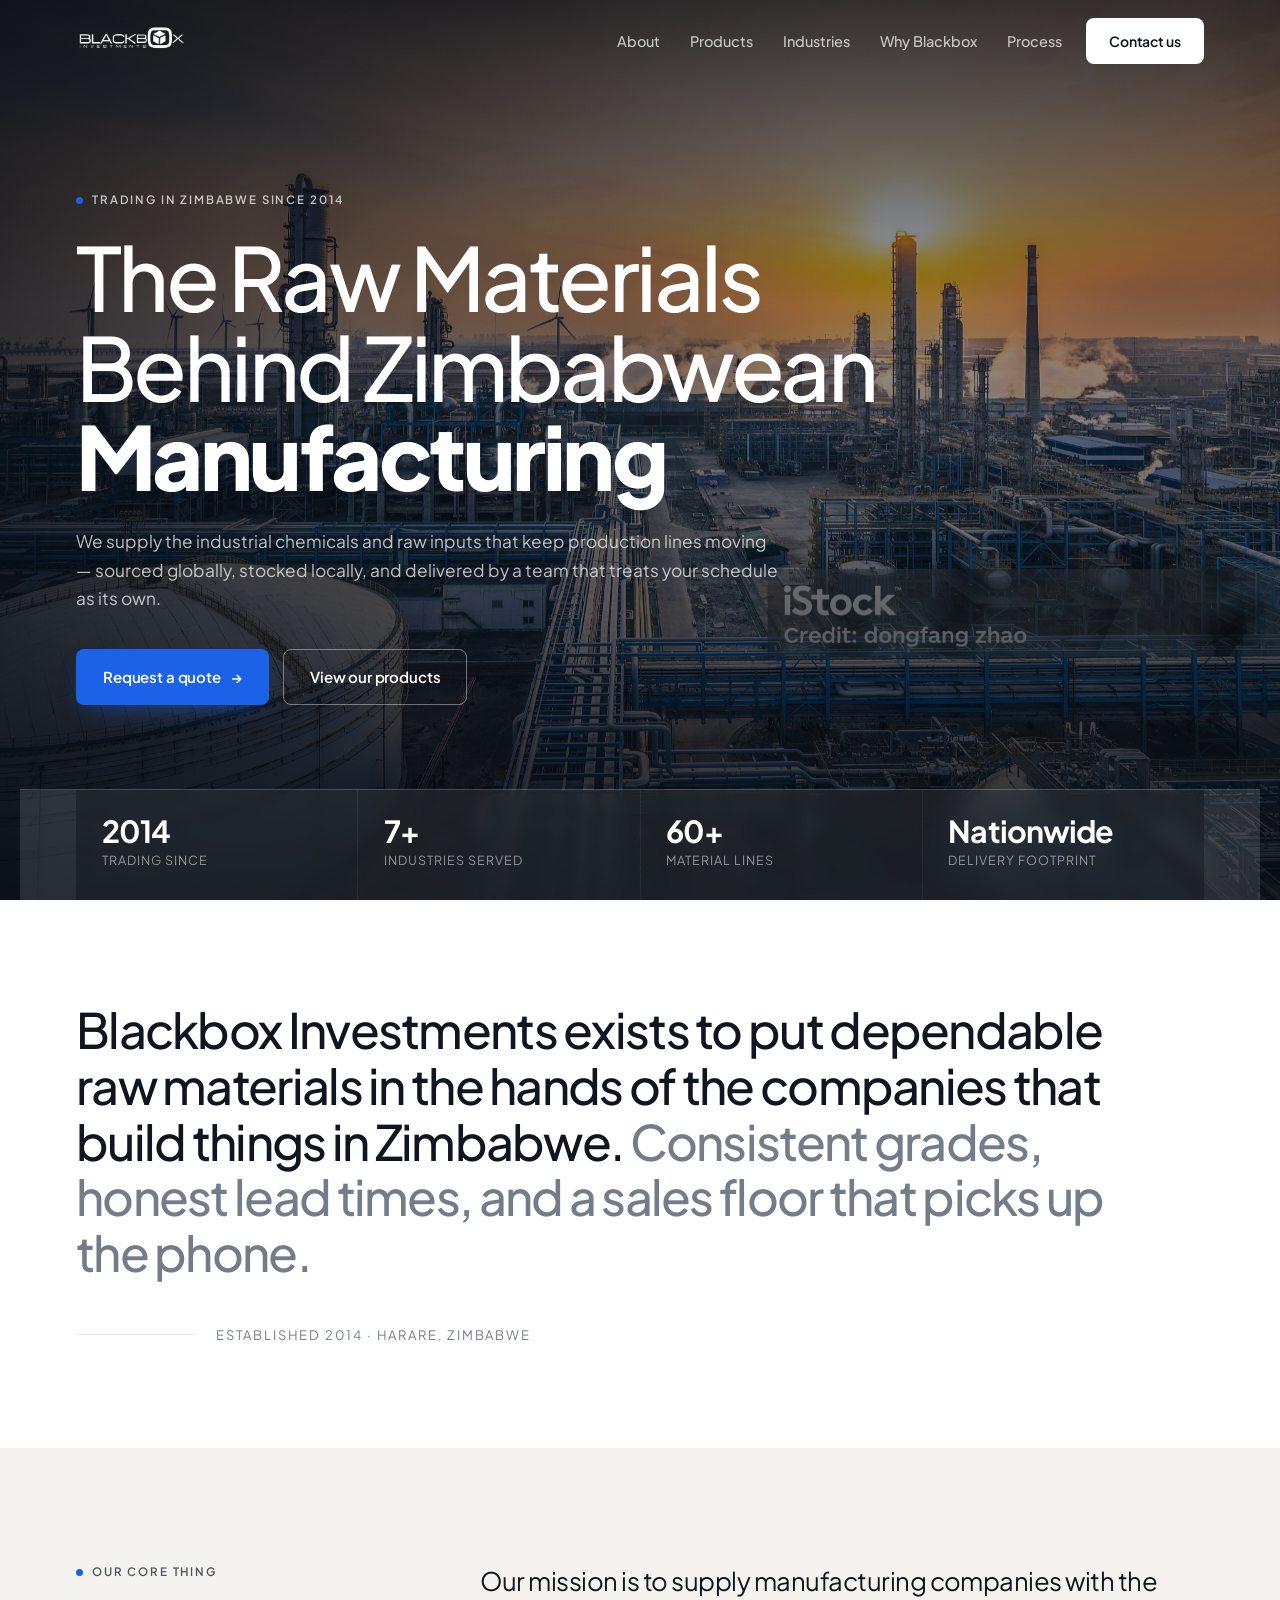
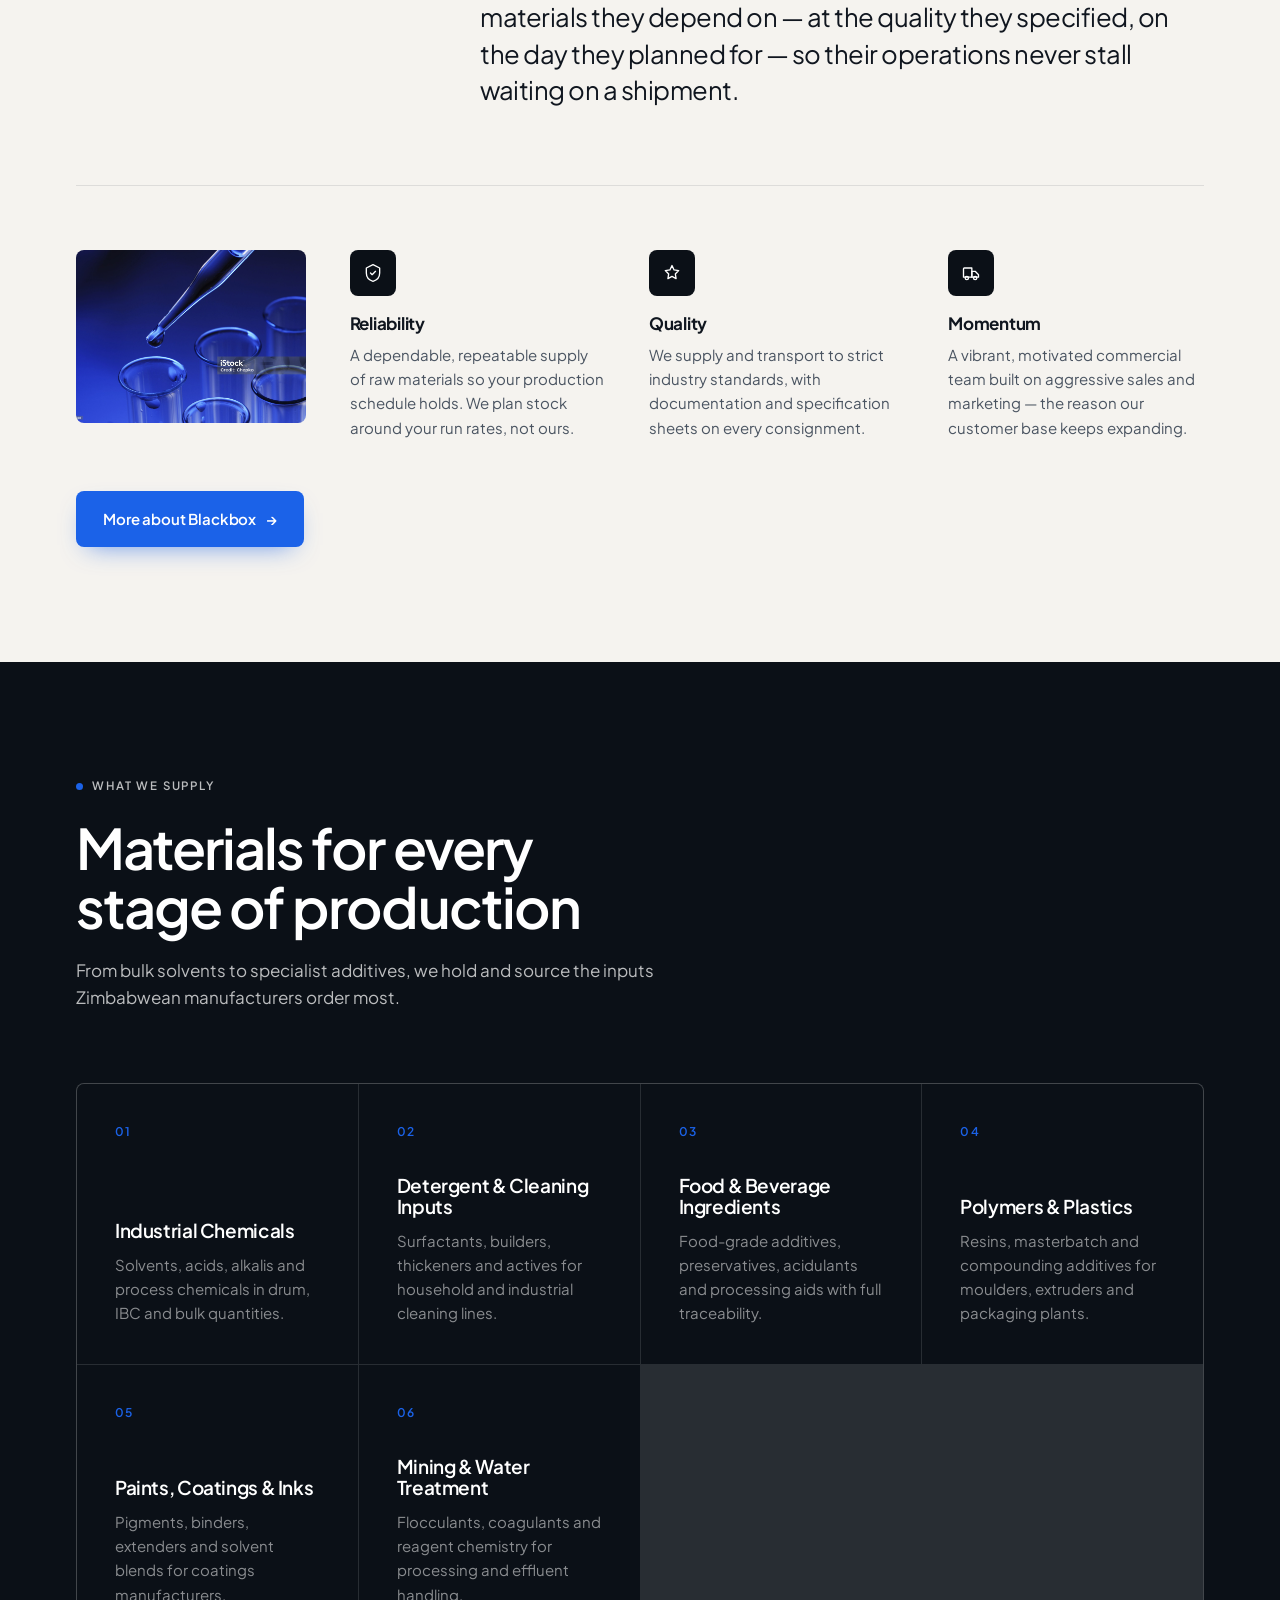
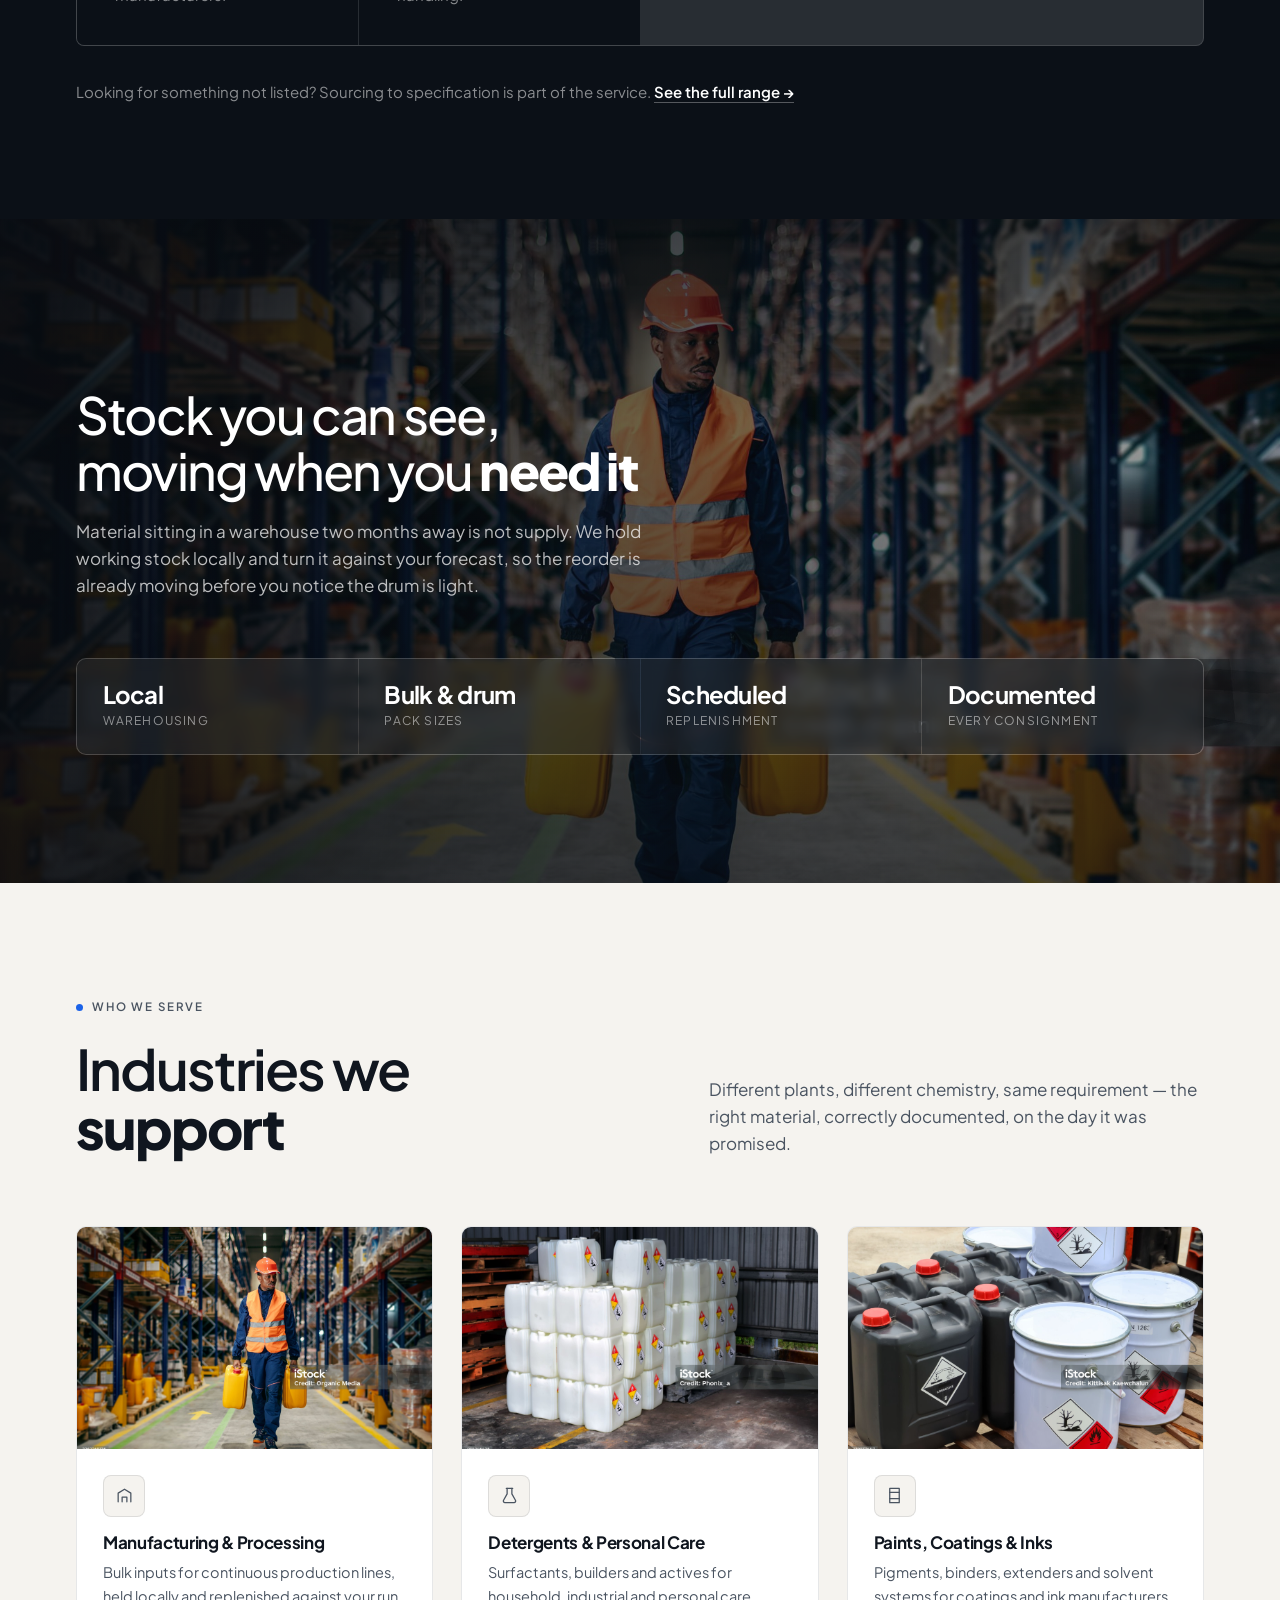
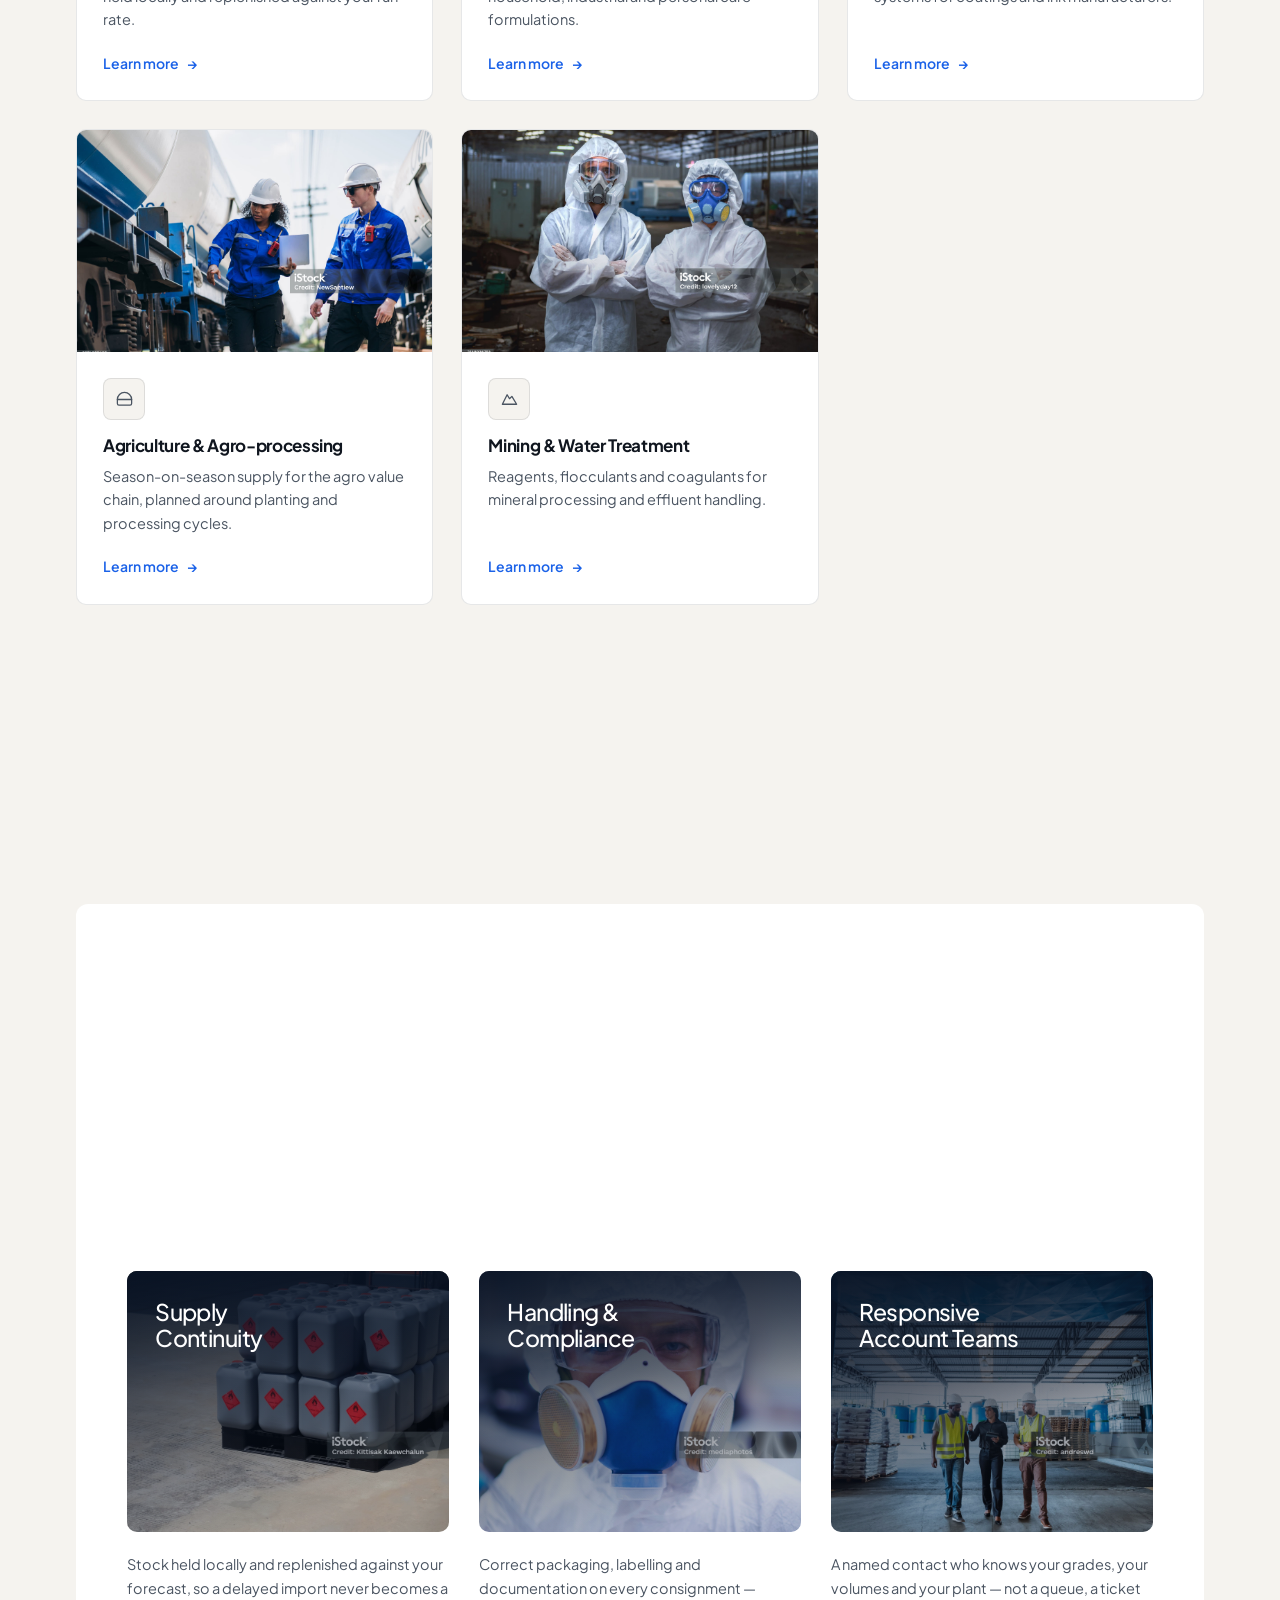
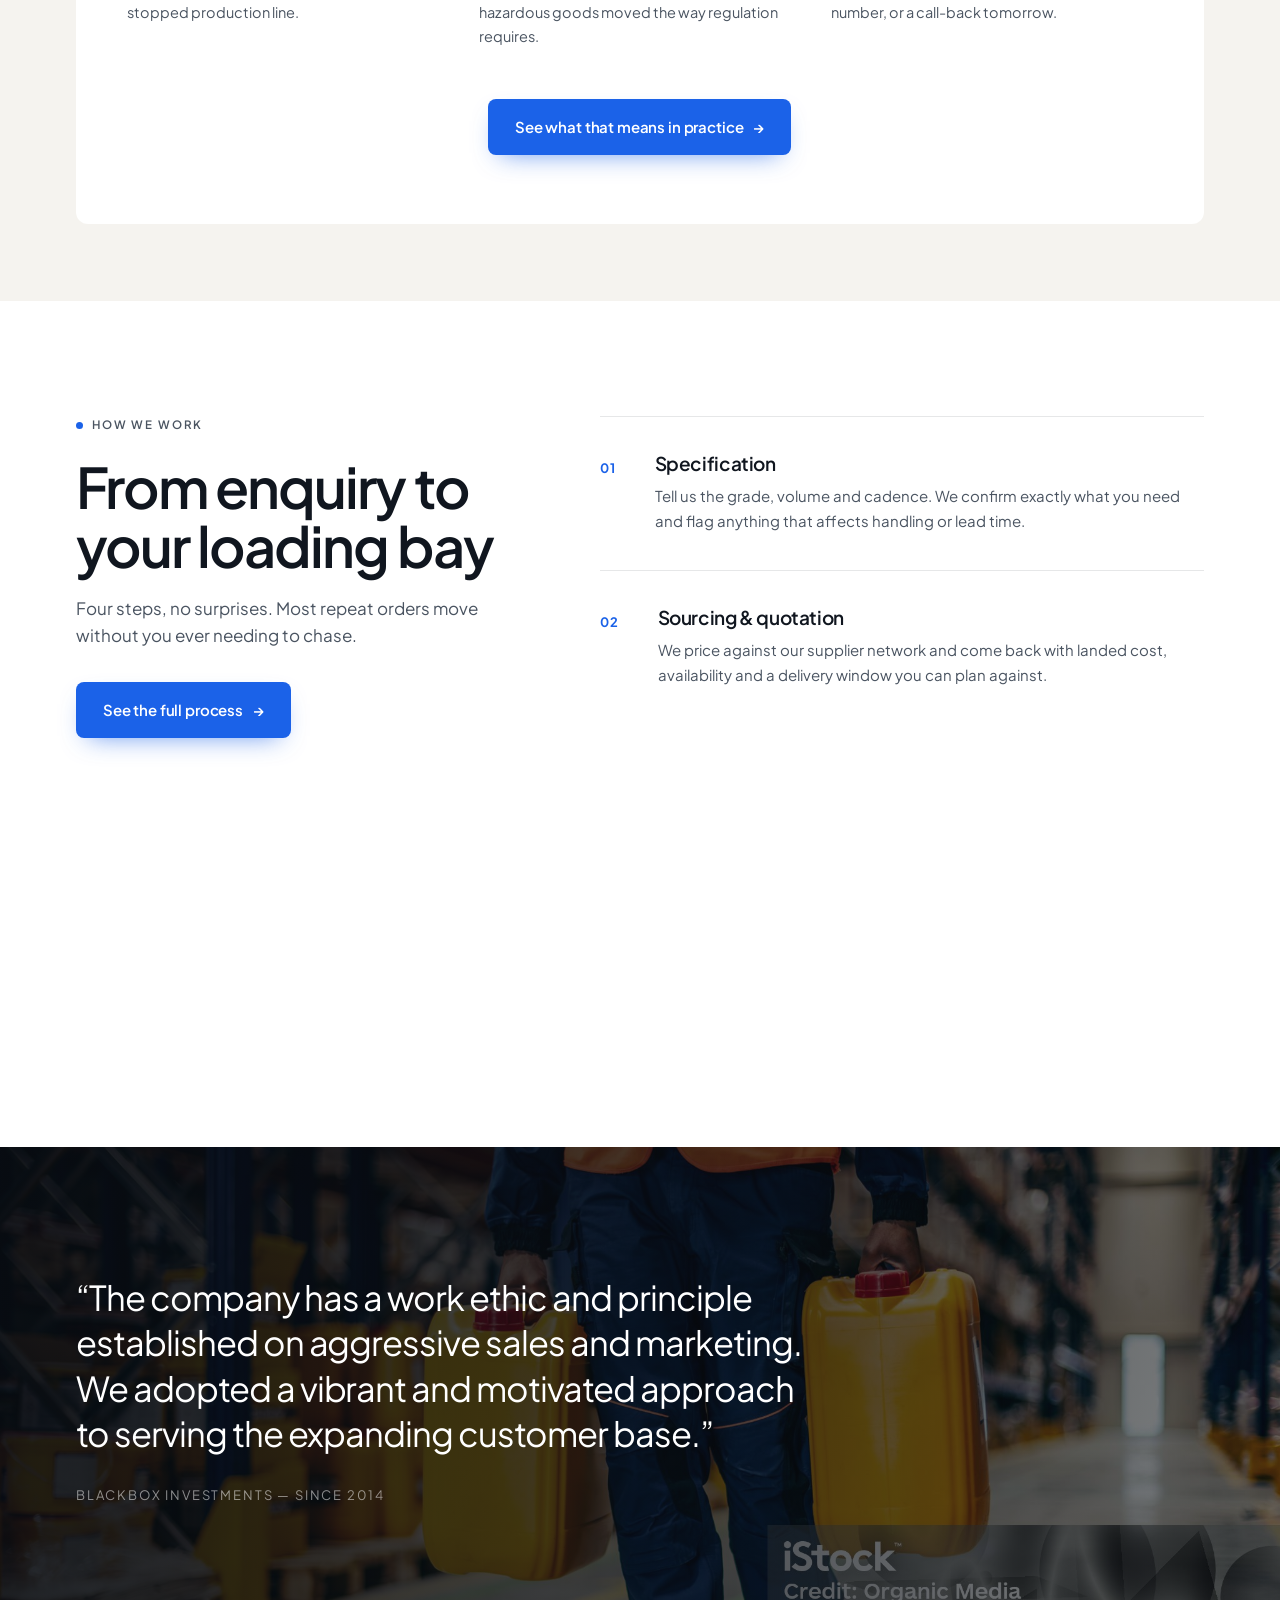
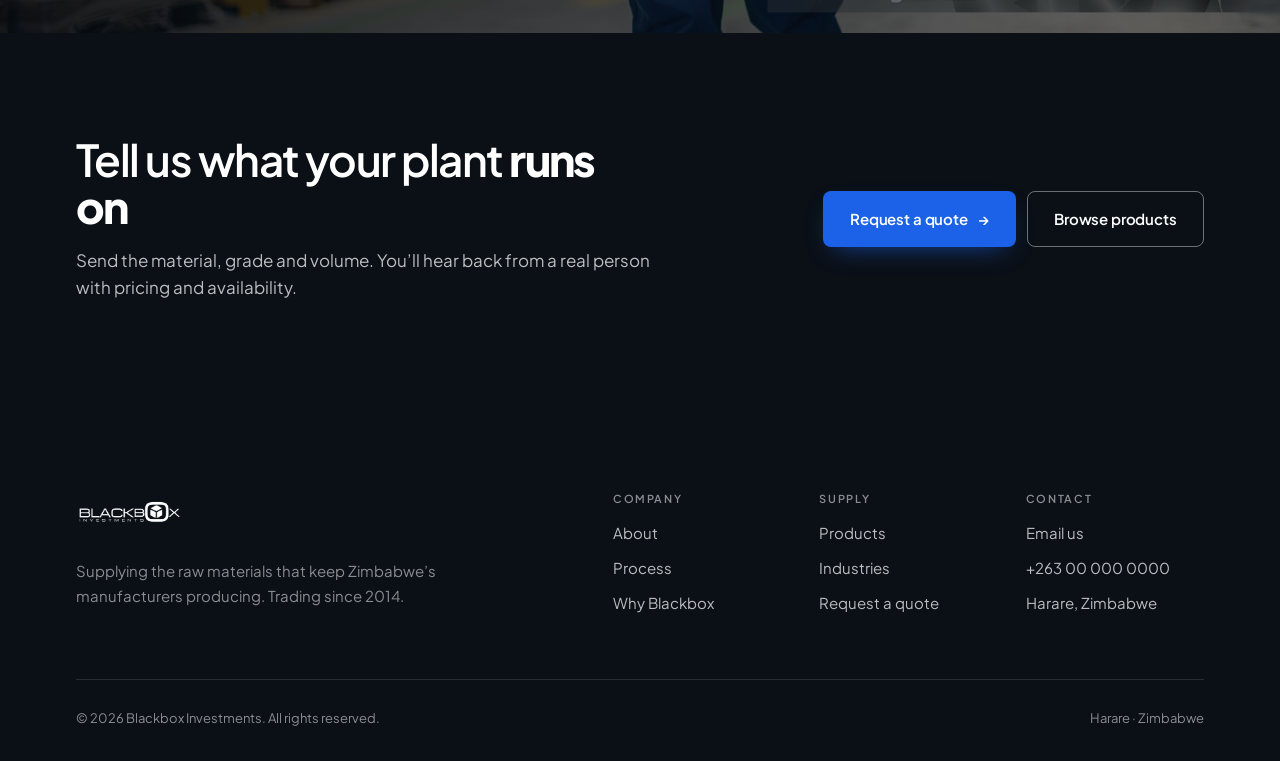
==== commit c5630323: "Split industries section, tighten corners, enlarge logo, add detail pages - Industries is now its ow" ====
--- a/index.html
+++ b/index.html
@@ -3,15 +3,13 @@
 <head>
 <meta charset="utf-8">
 <meta name="viewport" content="width=device-width, initial-scale=1">
-<title>Blackbox Investments — Raw Material Supply for Zimbabwe's Manufacturers</title>
-<meta name="description" content="Since 2014, Blackbox Investments has supplied industrial chemicals and raw materials to manufacturing companies across Zimbabwe — backed by a relentless sales team and a supply chain built for uptime.">
+<title>Blackbox Investments &mdash; Raw Material Supply for Zimbabwe&rsquo;s Manufacturers</title>
+<meta name="description" content="Since 2014, Blackbox Investments has supplied industrial chemicals and raw materials to manufacturing companies across Zimbabwe.">
 <meta name="theme-color" content="#0B1017">
-
 <meta property="og:type" content="website">
-<meta property="og:title" content="Blackbox Investments — Raw Material Supply for Zimbabwe's Manufacturers">
-<meta property="og:description" content="Trading since 2014. Industrial chemicals and raw materials delivered to Zimbabwe's production floors.">
+<meta property="og:title" content="Blackbox Investments &mdash; Raw Material Supply for Zimbabwe&rsquo;s Manufacturers">
+<meta property="og:description" content="Since 2014, Blackbox Investments has supplied industrial chemicals and raw materials to manufacturing companies across Zimbabwe.">
 <meta property="og:image" content="assets/img/hero-refinery.jpg">
-
 <link rel="icon" href="assets/img/logo.png">
 <link rel="preconnect" href="https://fonts.googleapis.com">
 <link rel="preconnect" href="https://fonts.gstatic.com" crossorigin>
@@ -22,24 +20,23 @@
 
 <a class="skip-link" href="#main">Skip to content</a>
 
-<!-- ============ HEADER ============ -->
 <header class="site-header" id="siteHeader">
   <div class="shell header-inner">
-    <a class="brand" href="#top" aria-label="Blackbox Investments — home">
+    <a class="brand" href="index.html" aria-label="Blackbox Investments &mdash; home">
       <img src="assets/img/logo-white.png" alt="Blackbox Investments" class="brand-mark brand-mark--light">
       <img src="assets/img/logo.png" alt="" aria-hidden="true" class="brand-mark brand-mark--dark">
     </a>
 
     <nav class="nav" id="primaryNav" aria-label="Primary">
-      <a href="#about">About</a>
-      <a href="#products">Products</a>
-      <a href="#industries">Industries</a>
-      <a href="#benefits">Why Blackbox</a>
-      <a href="#process">Process</a>
+      <a href="about.html">About</a>
+      <a href="products.html">Products</a>
+      <a href="industries.html">Industries</a>
+      <a href="why-blackbox.html">Why Blackbox</a>
+      <a href="process.html">Process</a>
     </nav>
 
     <div class="header-actions">
-      <a class="btn btn--pill" href="#contact">Contact us</a>
+      <a class="btn btn--pill" href="contact.html">Contact us</a>
       <button class="nav-toggle" id="navToggle" aria-expanded="false" aria-controls="primaryNav" aria-label="Open menu">
         <span></span><span></span>
       </button>
@@ -49,7 +46,6 @@
 
 <main id="main">
 
-<!-- ============ HERO ============ -->
 <section class="hero" id="top">
   <div class="hero-media">
     <img src="assets/img/hero-refinery.jpg" alt="Aerial view of a petrochemical processing plant at sunrise" fetchpriority="high">
@@ -63,12 +59,12 @@
     </h1>
     <p class="hero-sub reveal" data-delay="2">
       We supply the industrial chemicals and raw inputs that keep production lines
-      moving — sourced globally, stocked locally, and delivered by a team that
+      moving &mdash; sourced globally, stocked locally, and delivered by a team that
       treats your schedule as its own.
     </p>
     <div class="hero-cta reveal" data-delay="3">
-      <a class="btn btn--primary" href="#contact">Request a quote <span class="btn-arrow" aria-hidden="true">→</span></a>
-      <a class="btn btn--ghost" href="#products">View our products</a>
+      <a class="btn btn--primary" href="contact.html">Request a quote <span class="btn-arrow" aria-hidden="true">&rarr;</span></a>
+      <a class="btn btn--ghost" href="products.html">View our products</a>
     </div>
   </div>
 
@@ -80,7 +76,6 @@
   </div>
 </section>
 
-<!-- ============ STATEMENT ============ -->
 <section class="statement" id="about">
   <div class="shell">
     <p class="statement-text reveal">
@@ -90,66 +85,55 @@
     </p>
     <div class="statement-meta reveal" data-delay="1">
       <span class="rule" aria-hidden="true"></span>
-      <p>Established 2014 · Harare, Zimbabwe</p>
-    </div>
-  </div>
-</section>
-
-<!-- ============ CORE / MISSION ============ -->
+      <p>Established 2014 &middot; Harare, Zimbabwe</p>
+    </div>
+  </div>
+</section>
+
 <section class="core">
   <div class="shell">
     <div class="core-head">
       <p class="eyebrow reveal"><span class="dot"></span> Our core thing</p>
       <p class="core-lead reveal" data-delay="1">
         Our mission is to supply manufacturing companies with the materials they
-        depend on — at the quality they specified, on the day they planned for —
+        depend on &mdash; at the quality they specified, on the day they planned for &mdash;
         so their operations never stall waiting on a shipment.
       </p>
     </div>
 
     <div class="core-grid">
       <figure class="core-figure reveal">
-        <img src="assets/img/lab-pipette.jpg" alt="Laboratory pipette dispensing a sample into a test tube">
+        <img src="assets/img/lab-pipette.jpg" alt="Laboratory pipette dispensing a sample into a test tube" loading="lazy">
       </figure>
 
       <div class="core-feature reveal" data-delay="1">
-        <span class="feature-icon" aria-hidden="true">
-          <svg viewBox="0 0 24 24" fill="none" stroke="currentColor" stroke-width="1.6" stroke-linecap="round" stroke-linejoin="round">
-            <path d="M12 2 4 6v6c0 5 3.4 8.6 8 10 4.6-1.4 8-5 8-10V6l-8-4Z"/><path d="m9 12 2 2 4-4"/>
-          </svg>
-        </span>
+        <span class="feature-icon" aria-hidden="true"><svg viewBox="0 0 24 24" fill="none" stroke="currentColor" stroke-width="1.6" stroke-linecap="round" stroke-linejoin="round"><path d="M12 2 4 6v6c0 5 3.4 8.6 8 10 4.6-1.4 8-5 8-10V6l-8-4Z"/><path d="m9 12 2 2 4-4"/></svg></span>
         <h3>Reliability</h3>
         <p>A dependable, repeatable supply of raw materials so your production
            schedule holds. We plan stock around your run rates, not ours.</p>
       </div>
 
       <div class="core-feature reveal" data-delay="2">
-        <span class="feature-icon" aria-hidden="true">
-          <svg viewBox="0 0 24 24" fill="none" stroke="currentColor" stroke-width="1.6" stroke-linecap="round" stroke-linejoin="round">
-            <path d="M12 3l2.5 5.3 5.5.8-4 4 .9 5.7L12 16.1 7.1 18.8 8 13.1l-4-4 5.5-.8L12 3Z"/>
-          </svg>
-        </span>
+        <span class="feature-icon" aria-hidden="true"><svg viewBox="0 0 24 24" fill="none" stroke="currentColor" stroke-width="1.6" stroke-linecap="round" stroke-linejoin="round"><path d="M12 3l2.5 5.3 5.5.8-4 4 .9 5.7L12 16.1 7.1 18.8 8 13.1l-4-4 5.5-.8L12 3Z"/></svg></span>
         <h3>Quality</h3>
         <p>We supply and transport to strict industry standards, with
            documentation and specification sheets on every consignment.</p>
       </div>
 
       <div class="core-feature reveal" data-delay="3">
-        <span class="feature-icon" aria-hidden="true">
-          <svg viewBox="0 0 24 24" fill="none" stroke="currentColor" stroke-width="1.6" stroke-linecap="round" stroke-linejoin="round">
-            <path d="M3 17V7a1 1 0 0 1 1-1h9v11H3Z"/><path d="M13 10h4l4 4v3h-8v-7Z"/>
-            <circle cx="7" cy="18" r="2"/><circle cx="17" cy="18" r="2"/>
-          </svg>
-        </span>
+        <span class="feature-icon" aria-hidden="true"><svg viewBox="0 0 24 24" fill="none" stroke="currentColor" stroke-width="1.6" stroke-linecap="round" stroke-linejoin="round"><path d="M3 17V7a1 1 0 0 1 1-1h9v11H3Z"/><path d="M13 10h4l4 4v3h-8v-7Z"/><circle cx="7" cy="18" r="2"/><circle cx="17" cy="18" r="2"/></svg></span>
         <h3>Momentum</h3>
         <p>A vibrant, motivated commercial team built on aggressive sales and
-           marketing — the reason our customer base keeps expanding.</p>
-      </div>
-    </div>
-  </div>
-</section>
-
-<!-- ============ PRODUCTS ============ -->
+           marketing &mdash; the reason our customer base keeps expanding.</p>
+      </div>
+    </div>
+
+    <div class="section-foot reveal">
+      <a class="btn btn--primary" href="about.html">More about Blackbox <span class="btn-arrow" aria-hidden="true">&rarr;</span></a>
+    </div>
+  </div>
+</section>
+
 <section class="products" id="products">
   <div class="shell">
     <div class="section-head">
@@ -198,84 +182,102 @@
 
     <p class="products-note reveal">
       Looking for something not listed? Sourcing to specification is part of the service.
-      <a href="#contact">Talk to our team →</a>
+      <a href="products.html">See the full range &rarr;</a>
     </p>
   </div>
 </section>
 
-<!-- ============ INDUSTRIES ============ -->
+<section class="field-band">
+  <div class="field-bg"><img src="assets/img/worker-aisle.jpg" alt="" loading="lazy"></div>
+  <div class="shell">
+    <p class="eyebrow eyebrow--light reveal"><span class="dot"></span> On the ground</p>
+    <h2 class="band-title reveal" data-delay="1">Stock you can see,<br>moving when you <em>need it</em></h2>
+    <p class="band-sub reveal" data-delay="2">
+      Material sitting in a warehouse two months away is not supply. We hold
+      working stock locally and turn it against your forecast, so the reorder is
+      already moving before you notice the drum is light.
+    </p>
+    <div class="band-stats reveal" data-delay="3">
+      <div><strong>Local</strong><span>Warehousing</span></div>
+      <div><strong>Bulk &amp; drum</strong><span>Pack sizes</span></div>
+      <div><strong>Scheduled</strong><span>Replenishment</span></div>
+      <div><strong>Documented</strong><span>Every consignment</span></div>
+    </div>
+  </div>
+</section>
+
 <section class="industries" id="industries">
-  <div class="industries-bg" aria-hidden="true">
-    <img src="assets/img/worker-aisle.jpg" alt="">
-  </div>
-
-  <div class="shell">
-    <div class="industries-panel reveal">
-      <figure class="industries-figure">
-        <img src="assets/img/jerrycans-white.jpg" alt="Stacked white chemical jerrycans on pallets in a warehouse bay" id="industryImage">
-      </figure>
-
-      <div class="industries-list">
-        <h2 class="panel-title"><span class="dot"></span> Industries we support</h2>
-
-        <ul class="ind-items" role="list">
-          <li>
-            <button class="ind-item is-active" type="button"
-                    data-img="assets/img/jerrycans-white.jpg"
-                    data-alt="Stacked white chemical jerrycans on pallets in a warehouse bay">
-              <span class="ind-icon" aria-hidden="true">
-                <svg viewBox="0 0 24 24" fill="none" stroke="currentColor" stroke-width="1.6" stroke-linecap="round" stroke-linejoin="round"><path d="M4 20V9l8-5 8 5v11"/><path d="M9 20v-6h6v6"/></svg>
-              </span>
-              <span class="ind-copy"><strong>Manufacturing &amp; Processing</strong><em>Bulk inputs for continuous production</em></span>
-            </button>
-          </li>
-          <li>
-            <button class="ind-item" type="button"
-                    data-img="assets/img/lab-tubes.jpg"
-                    data-alt="Blue-lit laboratory test tubes with a pipette">
-              <span class="ind-icon" aria-hidden="true">
-                <svg viewBox="0 0 24 24" fill="none" stroke="currentColor" stroke-width="1.6" stroke-linecap="round" stroke-linejoin="round"><path d="M9 3v7L4.5 18A2 2 0 0 0 6.3 21h11.4a2 2 0 0 0 1.8-3L15 10V3"/><path d="M8 3h8"/></svg>
-              </span>
-              <span class="ind-copy"><strong>Detergents &amp; Personal Care</strong><em>Surfactants, actives and fragrance carriers</em></span>
-            </button>
-          </li>
-          <li>
-            <button class="ind-item" type="button"
-                    data-img="assets/img/drums-mixed.jpg"
-                    data-alt="Chemical drums and jerrycans with hazard labels on a pallet">
-              <span class="ind-icon" aria-hidden="true">
-                <svg viewBox="0 0 24 24" fill="none" stroke="currentColor" stroke-width="1.6" stroke-linecap="round" stroke-linejoin="round"><path d="M6 3h12v18H6z"/><path d="M6 8h12M6 16h12"/></svg>
-              </span>
-              <span class="ind-copy"><strong>Paints, Coatings &amp; Inks</strong><em>Pigments, resins and solvent systems</em></span>
-            </button>
-          </li>
-          <li>
-            <button class="ind-item" type="button"
-                    data-img="assets/img/rail-tanker.jpg"
-                    data-alt="Two logistics engineers inspecting rail tanker wagons">
-              <span class="ind-icon" aria-hidden="true">
-                <svg viewBox="0 0 24 24" fill="none" stroke="currentColor" stroke-width="1.6" stroke-linecap="round" stroke-linejoin="round"><path d="M3 12a9 9 0 0 1 18 0v5a2 2 0 0 1-2 2H5a2 2 0 0 1-2-2v-5Z"/><path d="M3 12h18"/></svg>
-              </span>
-              <span class="ind-copy"><strong>Agriculture &amp; Agro-processing</strong><em>Inputs for the value chain, season on season</em></span>
-            </button>
-          </li>
-          <li>
-            <button class="ind-item" type="button"
-                    data-img="assets/img/hazmat-pair.jpg"
-                    data-alt="Two technicians in protective suits and respirators inside a plant">
-              <span class="ind-icon" aria-hidden="true">
-                <svg viewBox="0 0 24 24" fill="none" stroke="currentColor" stroke-width="1.6" stroke-linecap="round" stroke-linejoin="round"><path d="m3 18 6-12 3 5 3-3 6 10H3Z"/></svg>
-              </span>
-              <span class="ind-copy"><strong>Mining &amp; Water Treatment</strong><em>Reagents, flocculants and effluent chemistry</em></span>
-            </button>
-          </li>
-        </ul>
-      </div>
-    </div>
-  </div>
-</section>
-
-<!-- ============ BENEFITS ============ -->
+  <div class="shell">
+    <div class="section-head section-head--split">
+      <div>
+        <p class="eyebrow reveal"><span class="dot"></span> Who we serve</p>
+        <h2 class="section-title reveal" data-delay="1">Industries we<br><em>support</em></h2>
+      </div>
+      <p class="section-sub reveal" data-delay="2">
+        Different plants, different chemistry, same requirement &mdash; the right
+        material, correctly documented, on the day it was promised.
+      </p>
+    </div>
+
+    <div class="ind-grid">
+    <article class="ind-card reveal">
+      <figure><img src="assets/img/worker-aisle.jpg" alt="Warehouse aisle stacked with palletised chemical containers" loading="lazy"></figure>
+      <div class="ind-card-body">
+        <span class="ind-icon" aria-hidden="true"><svg viewBox="0 0 24 24" fill="none" stroke="currentColor" stroke-width="1.6" stroke-linecap="round" stroke-linejoin="round"><path d="M4 20V9l8-5 8 5v11"/><path d="M9 20v-6h6v6"/></svg></span>
+        <h3>Manufacturing &amp; Processing</h3>
+        <p>Bulk inputs for continuous production lines, held locally and replenished against your run rate.</p>
+        <a class="link-arrow" href="industries.html#manufacturing">Learn more <span aria-hidden="true">&rarr;</span></a>
+      </div>
+    </article>
+
+    <article class="ind-card reveal">
+      <figure><img src="assets/img/jerrycans-white.jpg" alt="Stacked white chemical jerrycans on pallets in a warehouse bay" loading="lazy"></figure>
+      <div class="ind-card-body">
+        <span class="ind-icon" aria-hidden="true"><svg viewBox="0 0 24 24" fill="none" stroke="currentColor" stroke-width="1.6" stroke-linecap="round" stroke-linejoin="round"><path d="M9 3v7L4.5 18A2 2 0 0 0 6.3 21h11.4a2 2 0 0 0 1.8-3L15 10V3"/><path d="M8 3h8"/></svg></span>
+        <h3>Detergents &amp; Personal Care</h3>
+        <p>Surfactants, builders and actives for household, industrial and personal care formulations.</p>
+        <a class="link-arrow" href="industries.html#detergents">Learn more <span aria-hidden="true">&rarr;</span></a>
+      </div>
+    </article>
+
+    <article class="ind-card reveal">
+      <figure><img src="assets/img/drums-mixed.jpg" alt="Chemical drums and jerrycans with hazard labels on a pallet" loading="lazy"></figure>
+      <div class="ind-card-body">
+        <span class="ind-icon" aria-hidden="true"><svg viewBox="0 0 24 24" fill="none" stroke="currentColor" stroke-width="1.6" stroke-linecap="round" stroke-linejoin="round"><path d="M6 3h12v18H6z"/><path d="M6 8h12M6 16h12"/></svg></span>
+        <h3>Paints, Coatings &amp; Inks</h3>
+        <p>Pigments, binders, extenders and solvent systems for coatings and ink manufacturers.</p>
+        <a class="link-arrow" href="industries.html#coatings">Learn more <span aria-hidden="true">&rarr;</span></a>
+      </div>
+    </article>
+
+    <article class="ind-card reveal">
+      <figure><img src="assets/img/rail-tanker.jpg" alt="Two logistics engineers inspecting rail tanker wagons" loading="lazy"></figure>
+      <div class="ind-card-body">
+        <span class="ind-icon" aria-hidden="true"><svg viewBox="0 0 24 24" fill="none" stroke="currentColor" stroke-width="1.6" stroke-linecap="round" stroke-linejoin="round"><path d="M3 12a9 9 0 0 1 18 0v5a2 2 0 0 1-2 2H5a2 2 0 0 1-2-2v-5Z"/><path d="M3 12h18"/></svg></span>
+        <h3>Agriculture &amp; Agro-processing</h3>
+        <p>Season-on-season supply for the agro value chain, planned around planting and processing cycles.</p>
+        <a class="link-arrow" href="industries.html#agriculture">Learn more <span aria-hidden="true">&rarr;</span></a>
+      </div>
+    </article>
+
+    <article class="ind-card reveal">
+      <figure><img src="assets/img/hazmat-pair.jpg" alt="Two technicians in protective suits and respirators inside a plant" loading="lazy"></figure>
+      <div class="ind-card-body">
+        <span class="ind-icon" aria-hidden="true"><svg viewBox="0 0 24 24" fill="none" stroke="currentColor" stroke-width="1.6" stroke-linecap="round" stroke-linejoin="round"><path d="m3 18 6-12 3 5 3-3 6 10H3Z"/></svg></span>
+        <h3>Mining &amp; Water Treatment</h3>
+        <p>Reagents, flocculants and coagulants for mineral processing and effluent handling.</p>
+        <a class="link-arrow" href="industries.html#mining">Learn more <span aria-hidden="true">&rarr;</span></a>
+      </div>
+    </article>
+
+    </div>
+
+    <div class="section-foot reveal">
+      <a class="btn btn--primary" href="industries.html">Explore all industries <span class="btn-arrow" aria-hidden="true">&rarr;</span></a>
+    </div>
+  </div>
+</section>
+
 <section class="benefits" id="benefits">
   <div class="shell">
     <div class="benefits-card">
@@ -285,7 +287,7 @@
           Built on Aggressive<br>Sales &amp; <em>Real Service</em>
         </h2>
         <p class="section-sub">
-          Our work ethic was set in 2014 and hasn't softened since — a vibrant,
+          Our work ethic was set in 2014 and hasn&rsquo;t softened since &mdash; a vibrant,
           motivated approach to serving an expanding customer base.
         </p>
       </div>
@@ -293,7 +295,7 @@
       <div class="benefit-grid">
         <article class="benefit reveal">
           <div class="benefit-media">
-            <img src="assets/img/pallet-forklift.jpg" alt="Palletised chemical containers being moved by forklift">
+            <img src="assets/img/pallet-forklift.jpg" alt="Palletised chemical containers being moved by forklift" loading="lazy">
             <h3>Supply<br>Continuity</h3>
           </div>
           <p>Stock held locally and replenished against your forecast, so a delayed
@@ -302,27 +304,30 @@
 
         <article class="benefit reveal" data-delay="1">
           <div class="benefit-media">
-            <img src="assets/img/hazmat-closeup.jpg" alt="Technician in a protective suit, goggles and respirator">
+            <img src="assets/img/hazmat-closeup.jpg" alt="Technician in a protective suit, goggles and respirator" loading="lazy">
             <h3>Handling &amp;<br>Compliance</h3>
           </div>
-          <p>Correct packaging, labelling and documentation on every consignment —
+          <p>Correct packaging, labelling and documentation on every consignment &mdash;
              hazardous goods moved the way regulation requires.</p>
         </article>
 
         <article class="benefit reveal" data-delay="2">
           <div class="benefit-media">
-            <img src="assets/img/team-warehouse.jpg" alt="Warehouse team walking through a chemical storage facility">
+            <img src="assets/img/team-warehouse.jpg" alt="Warehouse team walking through a chemical storage facility" loading="lazy">
             <h3>Responsive<br>Account Teams</h3>
           </div>
-          <p>A named contact who knows your grades, your volumes and your plant —
+          <p>A named contact who knows your grades, your volumes and your plant &mdash;
              not a queue, a ticket number, or a call-back tomorrow.</p>
         </article>
       </div>
-    </div>
-  </div>
-</section>
-
-<!-- ============ PROCESS ============ -->
+
+      <div class="section-foot reveal" style="justify-content:center">
+        <a class="btn btn--primary" href="why-blackbox.html">See what that means in practice <span class="btn-arrow" aria-hidden="true">&rarr;</span></a>
+      </div>
+    </div>
+  </div>
+</section>
+
 <section class="process" id="process">
   <div class="shell process-inner">
     <div class="process-head">
@@ -332,7 +337,7 @@
         Four steps, no surprises. Most repeat orders move without you ever
         needing to chase.
       </p>
-      <a class="btn btn--primary reveal" data-delay="3" href="#contact">Start an enquiry <span class="btn-arrow" aria-hidden="true">→</span></a>
+      <a class="btn btn--primary reveal" data-delay="3" href="process.html">See the full process <span class="btn-arrow" aria-hidden="true">&rarr;</span></a>
     </div>
 
     <ol class="steps" role="list">
@@ -357,7 +362,7 @@
         <div>
           <h3>Quality &amp; documentation</h3>
           <p>Specification sheets, safety data and consignment paperwork are
-             prepared before the goods leave — not after you ask.</p>
+             prepared before the goods leave &mdash; not after you ask.</p>
         </div>
       </li>
       <li class="step reveal" data-delay="3">
@@ -372,103 +377,53 @@
   </div>
 </section>
 
-<!-- ============ QUOTE BAND ============ -->
 <section class="quote-band">
-  <div class="quote-bg" aria-hidden="true"><img src="assets/img/worker-carrying.jpg" alt=""></div>
+  <div class="quote-bg" aria-hidden="true"><img src="assets/img/worker-carrying.jpg" alt="" loading="lazy"></div>
   <div class="shell">
     <blockquote class="reveal">
-      <p>“The company has a work ethic and principle established on aggressive
+      <p>&ldquo;The company has a work ethic and principle established on aggressive
          sales and marketing. We adopted a vibrant and motivated approach to
-         serving the expanding customer base.”</p>
-      <cite>Blackbox Investments — since 2014</cite>
+         serving the expanding customer base.&rdquo;</p>
+      <cite>Blackbox Investments &mdash; since 2014</cite>
     </blockquote>
   </div>
 </section>
 
-<!-- ============ CONTACT ============ -->
-<section class="contact" id="contact">
-  <div class="shell contact-inner">
-    <div class="contact-copy">
-      <p class="eyebrow reveal"><span class="dot"></span> Get in touch</p>
-      <h2 class="section-title reveal" data-delay="1">Tell us what your<br>plant runs on</h2>
-      <p class="section-sub reveal" data-delay="2">
-        Send us the material, the grade and the volume. You'll hear back from a
-        real person with pricing and availability.
-      </p>
-
-      <ul class="contact-details reveal" data-delay="3" role="list">
-        <li>
-          <span class="c-label">Email</span>
-          <a href="mailto:sales@blackboxinvestments.co.zw">sales@blackboxinvestments.co.zw</a>
-        </li>
-        <li>
-          <span class="c-label">Phone</span>
-          <a href="tel:+263000000000">+263 00 000 0000</a>
-        </li>
-        <li>
-          <span class="c-label">Office</span>
-          <span>Harare, Zimbabwe</span>
-        </li>
-        <li>
-          <span class="c-label">Hours</span>
-          <span>Mon – Fri, 08:00 – 17:00 CAT</span>
-        </li>
-      </ul>
-    </div>
-
-    <form class="contact-form reveal" data-delay="2" id="contactForm" novalidate>
-      <div class="field">
-        <label for="f-name">Full name</label>
-        <input id="f-name" name="name" type="text" autocomplete="name" required placeholder="Jane Moyo">
-      </div>
-      <div class="field">
-        <label for="f-company">Company</label>
-        <input id="f-company" name="company" type="text" autocomplete="organization" placeholder="Your manufacturing company">
-      </div>
-      <div class="field-row">
-        <div class="field">
-          <label for="f-email">Email</label>
-          <input id="f-email" name="email" type="email" autocomplete="email" required placeholder="you@company.co.zw">
-        </div>
-        <div class="field">
-          <label for="f-phone">Phone</label>
-          <input id="f-phone" name="phone" type="tel" autocomplete="tel" placeholder="+263 …">
-        </div>
-      </div>
-      <div class="field">
-        <label for="f-message">What do you need?</label>
-        <textarea id="f-message" name="message" rows="4" required placeholder="Material, grade, volume and how often you order."></textarea>
-      </div>
-      <button class="btn btn--primary btn--block" type="submit">Send enquiry <span class="btn-arrow" aria-hidden="true">→</span></button>
-      <p class="form-note" id="formNote" role="status" aria-live="polite"></p>
-    </form>
-  </div>
-</section>
-
+<section class="cta-band">
+  <div class="shell cta-inner">
+    <div class="reveal">
+      <h2>Tell us what your plant <em>runs on</em></h2>
+      <p>Send the material, grade and volume. You&rsquo;ll hear back from a real person with pricing and availability.</p>
+    </div>
+    <div class="cta-actions reveal" data-delay="1">
+      <a class="btn btn--primary" href="contact.html">Request a quote <span class="btn-arrow" aria-hidden="true">&rarr;</span></a>
+      <a class="btn btn--ghost" href="products.html">Browse products</a>
+    </div>
+  </div>
+</section>
 </main>
 
-<!-- ============ FOOTER ============ -->
 <footer class="site-footer">
   <div class="shell">
     <div class="footer-top">
       <div class="footer-brand">
         <img src="assets/img/logo-white.png" alt="Blackbox Investments">
-        <p>Supplying the raw materials that keep Zimbabwe's manufacturers
+        <p>Supplying the raw materials that keep Zimbabwe&rsquo;s manufacturers
            producing. Trading since 2014.</p>
       </div>
 
       <nav class="footer-nav" aria-label="Footer">
         <div>
           <h4>Company</h4>
-          <a href="#about">About</a>
-          <a href="#process">Process</a>
-          <a href="#benefits">Why Blackbox</a>
+          <a href="about.html">About</a>
+          <a href="process.html">Process</a>
+          <a href="why-blackbox.html">Why Blackbox</a>
         </div>
         <div>
           <h4>Supply</h4>
-          <a href="#products">Products</a>
-          <a href="#industries">Industries</a>
-          <a href="#contact">Request a quote</a>
+          <a href="products.html">Products</a>
+          <a href="industries.html">Industries</a>
+          <a href="contact.html">Request a quote</a>
         </div>
         <div>
           <h4>Contact</h4>
@@ -480,8 +435,8 @@
     </div>
 
     <div class="footer-bottom">
-      <p>© <span id="year">2026</span> Blackbox Investments. All rights reserved.</p>
-      <p>Harare · Zimbabwe</p>
+      <p>&copy; <span id="year">2026</span> Blackbox Investments. All rights reserved.</p>
+      <p>Harare &middot; Zimbabwe</p>
     </div>
   </div>
 </footer>
--- a/assets/css/styles.css
+++ b/assets/css/styles.css
@@ -25,10 +25,10 @@
   --line-dark:  rgba(255,255,255,.12);
 
   /* geometry */
-  --r-sm: 10px;
-  --r-md: 16px;
-  --r-lg: 24px;
-  --r-xl: 34px;
+  --r-sm: 4px;
+  --r-md: 8px;
+  --r-lg: 10px;
+  --r-xl: 12px;
   --shell: 1240px;
   --gutter: clamp(20px, 5vw, 56px);
   --sec-y: clamp(76px, 9vw, 140px);
@@ -62,6 +62,11 @@
 ul,ol{ margin:0; padding:0; list-style:none; }
 button{ font:inherit; color:inherit; }
 
+/* anchored targets must clear the fixed header */
+:target,
+.detail-row[id],
+section[id]{ scroll-margin-top:104px; }
+
 .shell{
   width:100%;
   max-width:var(--shell);
@@ -118,7 +123,7 @@
   display:inline-flex; align-items:center; justify-content:center; gap:10px;
   padding:15px 26px;
   border:1px solid var(--btn-bd);
-  border-radius:100px;
+  border-radius:var(--r-md);
   background:var(--btn-bg); color:var(--btn-fg);
   font-size:.9375rem; font-weight:600; letter-spacing:-.01em;
   cursor:pointer;
@@ -166,8 +171,11 @@
 
 .brand{
   flex:none; position:relative; display:block;
-  width:72px; height:30px;
-}
+  height:46px; aspect-ratio:300/125;
+  transition:height .4s var(--ease);
+}
+.site-header.is-stuck .brand,
+.site-header.nav-open .brand{ height:38px; }
 .brand-mark{
   position:absolute; inset:0;
   height:100%; width:auto;
@@ -194,6 +202,10 @@
 }
 .nav a:hover{ color:#fff; }
 .nav a:hover::after{ transform:scaleX(1); }
+.nav a[aria-current="page"]{ color:#fff; }
+.nav a[aria-current="page"]::after{ transform:scaleX(1); }
+.site-header.is-stuck .nav a[aria-current="page"],
+.site-header.nav-open .nav a[aria-current="page"]{ color:var(--ink); }
 .site-header.is-stuck .nav,
 .site-header.nav-open .nav{ color:var(--text-mid); }
 .site-header.is-stuck .nav a:hover,
@@ -207,8 +219,8 @@
 
 .nav-toggle{
   display:none;
-  width:44px; height:40px;
-  border:1px solid rgba(255,255,255,.28); border-radius:100px;
+  width:44px; height:42px;
+  border:1px solid rgba(255,255,255,.28); border-radius:var(--r-md);
   background:rgba(255,255,255,.08);
   cursor:pointer;
   align-items:center; justify-content:center; flex-direction:column; gap:5px;
@@ -353,7 +365,7 @@
 
 .feature-icon{
   display:grid; place-items:center;
-  width:44px; height:44px; border-radius:50%;
+  width:46px; height:46px; border-radius:var(--r-md);
   background:var(--ink); color:#fff;
   margin-bottom:18px;
 }
@@ -416,76 +428,6 @@
   transition:border-color .3s var(--ease), color .3s var(--ease);
 }
 .products-note a:hover{ color:var(--accent); border-color:var(--accent); }
-
-/* =========================================================
-   INDUSTRIES
-   ========================================================= */
-.industries{
-  position:relative;
-  padding:clamp(72px,9vw,140px) 0;
-  overflow:hidden;
-}
-.industries-bg{ position:absolute; inset:0; z-index:0; }
-.industries-bg img{ width:100%; height:100%; object-fit:cover; }
-.industries-bg::after{
-  content:""; position:absolute; inset:0;
-  background:linear-gradient(180deg, rgba(8,12,18,.55), rgba(8,12,18,.35));
-}
-.industries .shell{ position:relative; z-index:1; }
-
-.industries-panel{
-  background:var(--white);
-  border-radius:var(--r-xl);
-  padding:clamp(16px,1.6vw,22px);
-  display:grid;
-  grid-template-columns:minmax(0,1.05fr) minmax(0,.95fr);
-  gap:clamp(18px,2.4vw,32px);
-  box-shadow:0 40px 90px -50px rgba(8,12,18,.7);
-}
-.industries-figure{
-  margin:0; border-radius:calc(var(--r-xl) - 12px); overflow:hidden;
-  background:var(--paper-2);
-}
-.industries-figure img{
-  width:100%; height:100%; min-height:340px; object-fit:cover;
-  transition:opacity .4s var(--ease);
-}
-.industries-figure img.is-swapping{ opacity:0; }
-
-.industries-list{ padding:clamp(14px,2vw,26px) clamp(8px,1.4vw,20px) clamp(14px,2vw,26px) 0; }
-.panel-title{
-  display:flex; align-items:center; gap:10px;
-  font-size:clamp(1.25rem,2.1vw,1.6rem); font-weight:600; letter-spacing:-.03em;
-  margin-bottom:22px;
-}
-.panel-title .dot{ width:9px; height:9px; border-radius:50%; background:var(--accent); flex:none; }
-
-.ind-items{ display:flex; flex-direction:column; gap:4px; }
-.ind-item{
-  width:100%;
-  display:flex; align-items:center; gap:16px;
-  padding:14px 18px;
-  border:1px solid transparent; border-radius:100px;
-  background:transparent;
-  text-align:left; cursor:pointer;
-  transition:background-color .35s var(--ease), border-color .35s var(--ease);
-}
-.ind-item:hover{ background:var(--paper); }
-.ind-item.is-active{ background:var(--paper-2); border-color:var(--line); }
-
-.ind-icon{
-  display:grid; place-items:center; flex:none;
-  width:40px; height:40px; border-radius:50%;
-  background:var(--white); color:var(--text-mid);
-  border:1px solid var(--line);
-  transition:background-color .35s var(--ease), color .35s var(--ease), border-color .35s var(--ease);
-}
-.ind-icon svg{ width:18px; height:18px; }
-.ind-item.is-active .ind-icon{ background:var(--accent); color:#fff; border-color:var(--accent); }
-
-.ind-copy{ display:flex; flex-direction:column; gap:2px; min-width:0; }
-.ind-copy strong{ font-size:.9375rem; font-weight:600; letter-spacing:-.015em; }
-.ind-copy em{ font-style:normal; font-size:.8125rem; color:var(--text-soft); }
 
 /* =========================================================
    BENEFITS
@@ -678,7 +620,7 @@
   padding-bottom:clamp(40px,5vw,64px);
   border-bottom:1px solid var(--line-dark);
 }
-.footer-brand img{ height:30px; width:auto; }
+.footer-brand img{ height:44px; width:auto; }
 .footer-brand p{
   margin-top:22px; max-width:34ch;
   font-size:.9375rem; line-height:1.66; color:var(--on-dark-soft);
@@ -755,9 +697,6 @@
   .header-actions{ margin-left:auto; }
   .nav-toggle{ display:flex; }
 
-  .industries-panel{ grid-template-columns:1fr; }
-  .industries-figure img{ min-height:240px; aspect-ratio:16/10; height:auto; }
-
   .hero-strip{ grid-template-columns:repeat(2,1fr); }
   .hero{ padding-top:150px; }
 }
@@ -777,3 +716,256 @@
   .hero-strip{ grid-template-columns:1fr; }
   .footer-nav{ grid-template-columns:1fr; }
 }
+
+/* =========================================================
+   FIELD BAND  (full-bleed photo section)
+   ========================================================= */
+.field-band{
+  position:relative;
+  padding:clamp(84px,10vw,150px) 0;
+  color:#fff;
+  overflow:hidden;
+}
+.field-bg{ position:absolute; inset:0; z-index:0; }
+.field-bg img{ width:100%; height:100%; object-fit:cover; object-position:center 45%; }
+.field-bg::after{
+  content:""; position:absolute; inset:0;
+  background:
+    linear-gradient(100deg, rgba(8,12,18,.9) 0%, rgba(8,12,18,.6) 48%, rgba(8,12,18,.34) 100%),
+    linear-gradient(180deg, rgba(8,12,18,.5) 0%, rgba(8,12,18,0) 30%, rgba(8,12,18,.5) 100%);
+}
+.field-band .shell{ position:relative; z-index:1; }
+.band-title{
+  max-width:18ch;
+  font-size:clamp(1.9rem,4.2vw,3.2rem);
+  font-weight:500; line-height:1.08; letter-spacing:-.035em;
+}
+.band-title em{ font-style:normal; font-weight:800; }
+.band-sub{
+  margin-top:20px; max-width:52ch;
+  font-size:1.0625rem; color:var(--on-dark-mid);
+}
+.band-stats{
+  margin-top:clamp(38px,5vw,58px);
+  display:grid; grid-template-columns:repeat(auto-fit,minmax(150px,1fr));
+  gap:1px; background:var(--line-dark);
+  border:1px solid var(--line-dark); border-radius:var(--r-lg);
+  overflow:hidden;
+}
+.band-stats > div{
+  background:rgba(8,12,18,.42);
+  backdrop-filter:blur(6px); -webkit-backdrop-filter:blur(6px);
+  padding:22px clamp(16px,2vw,26px) 24px;
+  display:flex; flex-direction:column; gap:4px;
+}
+.band-stats strong{ font-size:clamp(1.15rem,2vw,1.5rem); font-weight:700; letter-spacing:-.03em; line-height:1.1; }
+.band-stats span{ font-size:.75rem; letter-spacing:.1em; text-transform:uppercase; color:var(--on-dark-soft); }
+
+/* =========================================================
+   INDUSTRY CARDS  (own section)
+   ========================================================= */
+.industries{ background:var(--paper); padding:var(--sec-y) 0; }
+
+.section-head--split{
+  display:grid; grid-template-columns:minmax(0,1fr) minmax(0,.85fr);
+  gap:clamp(20px,4vw,64px); align-items:end;
+  max-width:none;
+}
+.section-head--split .section-sub{ margin-top:0; }
+
+.ind-grid{
+  margin-top:clamp(44px,5.4vw,68px);
+  display:grid; grid-template-columns:repeat(auto-fit,minmax(272px,1fr));
+  gap:clamp(18px,2.2vw,28px);
+}
+.ind-card{
+  display:flex; flex-direction:column;
+  background:var(--white);
+  border:1px solid var(--line);
+  border-radius:var(--r-lg);
+  overflow:hidden;
+  transition:transform .45s var(--ease), box-shadow .45s var(--ease), border-color .45s var(--ease);
+}
+.ind-card:hover{
+  transform:translateY(-4px);
+  border-color:rgba(16,22,31,.18);
+  box-shadow:0 24px 48px -32px rgba(8,12,18,.55);
+}
+.ind-card figure{ margin:0; overflow:hidden; background:var(--paper-2); }
+.ind-card figure img{
+  width:100%; aspect-ratio:16/10; object-fit:cover;
+  transition:transform .8s var(--ease);
+}
+.ind-card:hover figure img{ transform:scale(1.05); }
+
+.ind-card-body{
+  padding:clamp(20px,2.2vw,26px);
+  display:flex; flex-direction:column; flex:1;
+}
+.ind-icon{
+  display:grid; place-items:center; flex:none;
+  width:42px; height:42px; border-radius:var(--r-md);
+  background:var(--paper); color:var(--text-mid);
+  border:1px solid var(--line);
+  margin-bottom:16px;
+  transition:background-color .4s var(--ease), color .4s var(--ease), border-color .4s var(--ease);
+}
+.ind-icon svg{ width:19px; height:19px; }
+.ind-card:hover .ind-icon{ background:var(--accent); color:#fff; border-color:var(--accent); }
+
+.ind-card h3{ font-size:1.0625rem; font-weight:700; letter-spacing:-.02em; }
+.ind-card p{ margin-top:10px; font-size:.90625rem; line-height:1.62; color:var(--text-mid); }
+
+/* ---------- arrow link ---------- */
+.link-arrow{
+  margin-top:auto; padding-top:20px;
+  display:inline-flex; align-items:center; gap:8px;
+  font-size:.875rem; font-weight:600; color:var(--accent);
+  align-self:flex-start;
+}
+.link-arrow span{ transition:transform .35s var(--ease); }
+.link-arrow:hover span{ transform:translateX(4px); }
+
+.section-foot{
+  margin-top:clamp(34px,4vw,52px);
+  display:flex; flex-wrap:wrap; gap:16px; align-items:center;
+}
+
+/* =========================================================
+   DETAIL PAGES
+   ========================================================= */
+.page-hero{
+  position:relative;
+  padding:clamp(150px,17vw,220px) 0 clamp(56px,7vw,92px);
+  color:#fff; overflow:hidden;
+}
+.page-hero-bg{ position:absolute; inset:0; z-index:0; }
+.page-hero-bg img{ width:100%; height:100%; object-fit:cover; object-position:center 45%; }
+.page-hero-bg::after{
+  content:""; position:absolute; inset:0;
+  background:
+    linear-gradient(100deg, rgba(8,12,18,.94) 0%, rgba(8,12,18,.72) 55%, rgba(8,12,18,.46) 100%),
+    linear-gradient(180deg, rgba(8,12,18,.82) 0%, rgba(8,12,18,.25) 42%, rgba(8,12,18,.6) 100%);
+}
+.page-hero .shell{ position:relative; z-index:1; }
+.crumbs{
+  display:flex; flex-wrap:wrap; align-items:center; gap:9px;
+  margin-bottom:22px;
+  font-size:.78125rem; letter-spacing:.06em; color:var(--on-dark-soft);
+}
+.crumbs a{ transition:color .25s var(--ease); }
+.crumbs a:hover{ color:#fff; }
+.crumbs .sep{ opacity:.5; }
+.crumbs [aria-current]{ color:var(--on-dark-mid); }
+
+.page-title{
+  font-size:clamp(2.25rem,5.6vw,4.25rem);
+  font-weight:500; line-height:1.04; letter-spacing:-.04em;
+  max-width:20ch; text-wrap:balance;
+}
+.page-title em{ font-style:normal; font-weight:800; }
+.page-lead{
+  margin-top:24px; max-width:58ch;
+  font-size:clamp(1rem,1.3vw,1.1875rem); line-height:1.65;
+  color:var(--on-dark-mid);
+}
+
+/* ---------- intro ---------- */
+.page-intro{ background:var(--white); padding:clamp(60px,7vw,104px) 0; }
+.page-intro-grid{
+  display:grid; grid-template-columns:minmax(0,.32fr) minmax(0,.68fr);
+  gap:clamp(24px,5vw,64px); align-items:start;
+}
+.page-intro-lead{
+  font-size:clamp(1.2rem,2.1vw,1.6rem);
+  line-height:1.42; letter-spacing:-.02em;
+}
+.page-intro-body{ margin-top:22px; color:var(--text-mid); font-size:1rem; line-height:1.72; }
+.page-intro-body + .page-intro-body{ margin-top:16px; }
+
+/* ---------- alternating detail rows ---------- */
+.detail-rows{ background:var(--paper); padding:var(--sec-y) 0; }
+.detail-row{
+  display:grid; grid-template-columns:repeat(2,minmax(0,1fr));
+  gap:clamp(28px,5vw,72px); align-items:center;
+  padding:clamp(34px,4.4vw,60px) 0;
+  border-top:1px solid var(--line);
+}
+.detail-row:first-child{ border-top:0; padding-top:0; }
+.detail-row:nth-child(even) .detail-figure{ order:2; }
+.detail-figure{
+  margin:0; border-radius:var(--r-lg); overflow:hidden; background:var(--paper-2);
+}
+.detail-figure img{ width:100%; aspect-ratio:4/3; object-fit:cover; }
+.detail-no{
+  display:inline-block; margin-bottom:14px;
+  font-size:.75rem; font-weight:700; letter-spacing:.12em; color:var(--accent);
+}
+.detail-body h2{ font-size:clamp(1.5rem,2.8vw,2.15rem); font-weight:600; letter-spacing:-.03em; }
+.detail-body > p{ margin-top:14px; font-size:1rem; line-height:1.7; color:var(--text-mid); max-width:52ch; }
+
+.spec-list{
+  margin-top:22px; padding-top:20px; border-top:1px solid var(--line);
+  display:flex; flex-wrap:wrap; gap:8px;
+}
+.spec-list li{
+  font-size:.8125rem; font-weight:500; color:var(--text-mid);
+  background:var(--white); border:1px solid var(--line);
+  padding:7px 13px; border-radius:var(--r-sm);
+}
+
+/* ---------- generic content grid ---------- */
+.tile-grid{
+  margin-top:clamp(40px,5vw,64px);
+  display:grid; grid-template-columns:repeat(auto-fit,minmax(258px,1fr));
+  gap:clamp(18px,2.2vw,26px);
+}
+.tile{
+  background:var(--white); border:1px solid var(--line);
+  border-radius:var(--r-lg); padding:clamp(24px,2.6vw,32px);
+  display:flex; flex-direction:column;
+}
+.tile h3{ font-size:1.0625rem; font-weight:700; letter-spacing:-.02em; }
+.tile p{ margin-top:10px; font-size:.90625rem; line-height:1.64; color:var(--text-mid); }
+.tile .feature-icon{ background:var(--ink); }
+
+.checks{ margin-top:18px; display:flex; flex-direction:column; gap:11px; }
+.checks li{
+  display:grid; grid-template-columns:auto 1fr; gap:11px; align-items:start;
+  font-size:.90625rem; line-height:1.6; color:var(--text-mid);
+}
+.checks li::before{
+  content:""; margin-top:7px;
+  width:6px; height:6px; border-radius:1px; background:var(--accent);
+}
+
+/* ---------- section on white ---------- */
+.plain-section{ background:var(--white); padding:var(--sec-y) 0; }
+.plain-section--paper{ background:var(--paper); }
+.plain-section .tile{ background:var(--paper); }
+.plain-section--paper .tile{ background:var(--white); }
+
+/* ---------- CTA band ---------- */
+.cta-band{ background:var(--ink); color:#fff; padding:clamp(64px,8vw,110px) 0; }
+.cta-inner{
+  display:grid; grid-template-columns:minmax(0,1fr) auto;
+  gap:clamp(26px,4vw,56px); align-items:center;
+}
+.cta-band h2{
+  font-size:clamp(1.75rem,3.6vw,2.75rem);
+  font-weight:600; letter-spacing:-.035em; line-height:1.08;
+  max-width:18ch;
+}
+.cta-band h2 em{ font-style:normal; font-weight:800; }
+.cta-band p{ margin-top:16px; max-width:48ch; color:var(--on-dark-mid); font-size:1.0625rem; }
+.cta-actions{ display:flex; flex-wrap:wrap; gap:12px; }
+
+/* ---------- responsive ---------- */
+@media (max-width: 1080px){
+  .section-head--split{ grid-template-columns:1fr; align-items:start; }
+  .page-intro-grid{ grid-template-columns:1fr; gap:8px; }
+  .detail-row{ grid-template-columns:1fr; }
+  .detail-row:nth-child(even) .detail-figure{ order:0; }
+  .detail-figure img{ aspect-ratio:16/9; }
+  .cta-inner{ grid-template-columns:1fr; }
+}
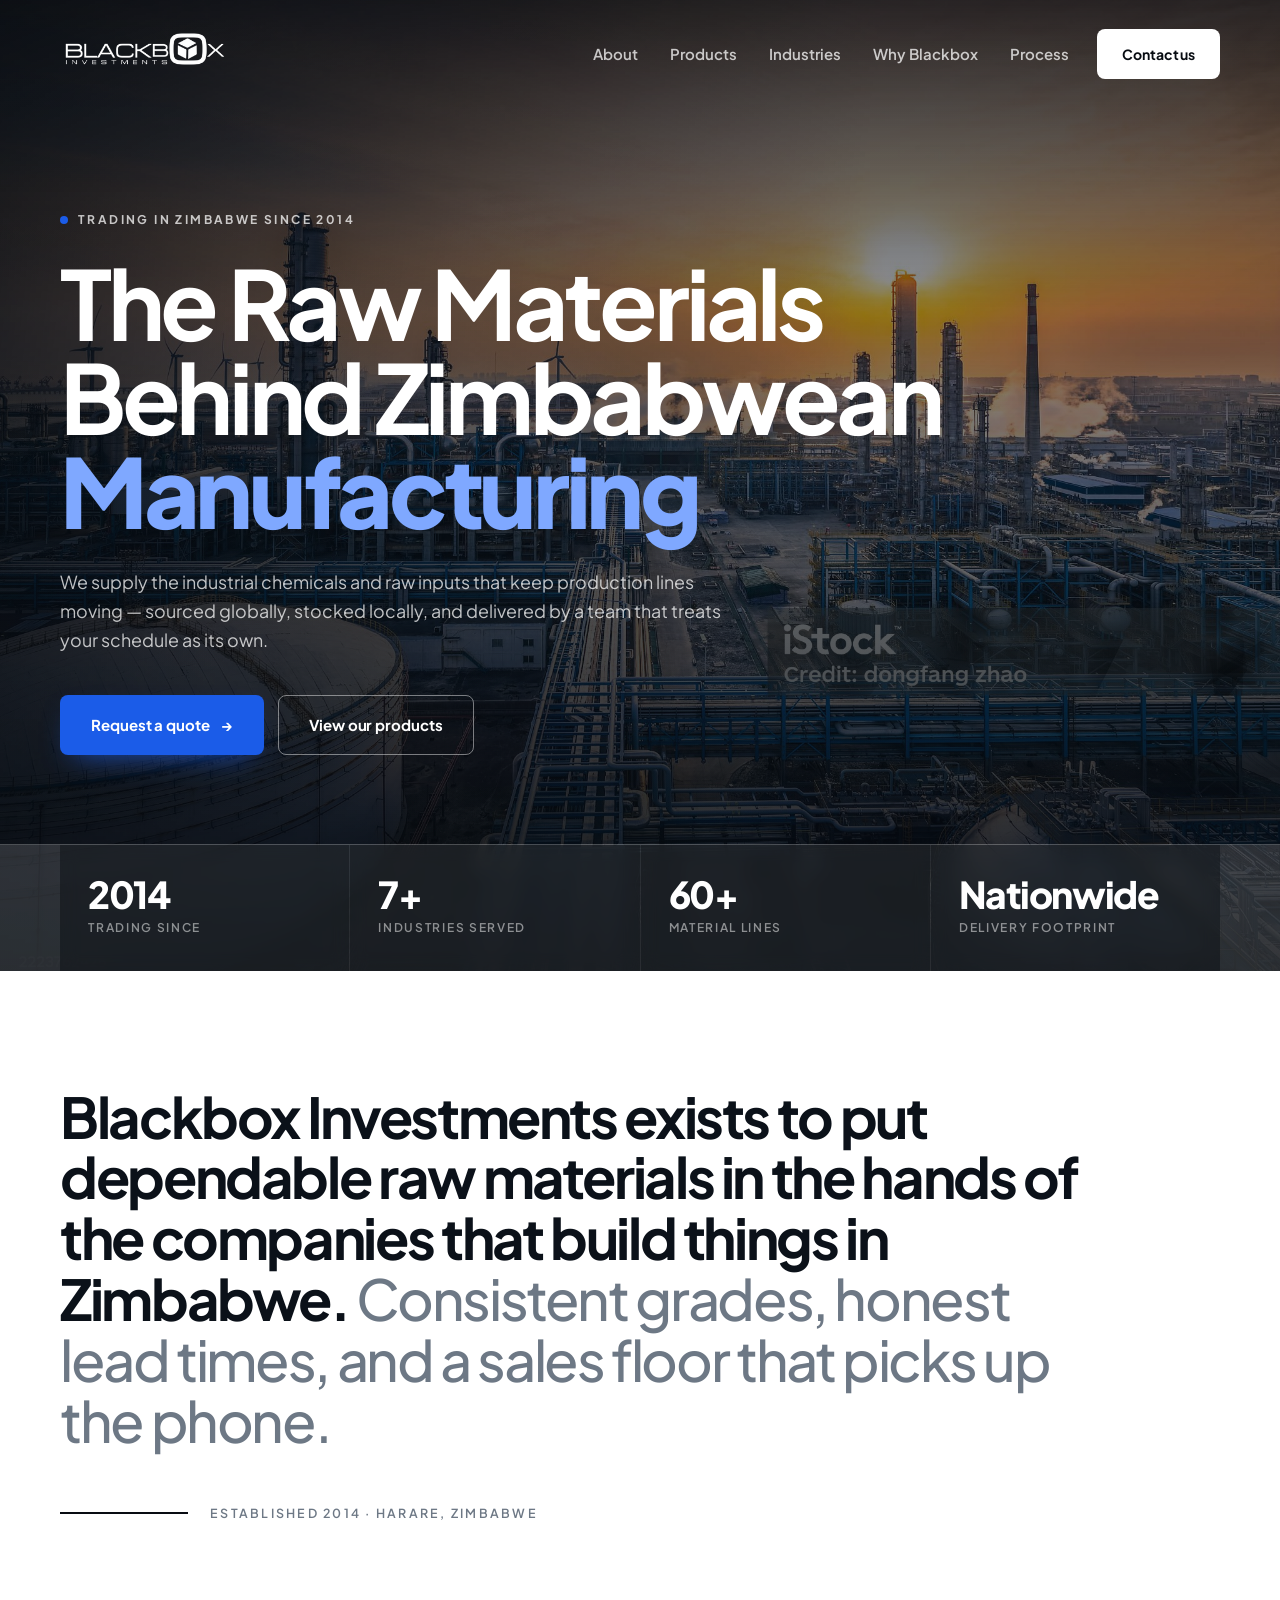
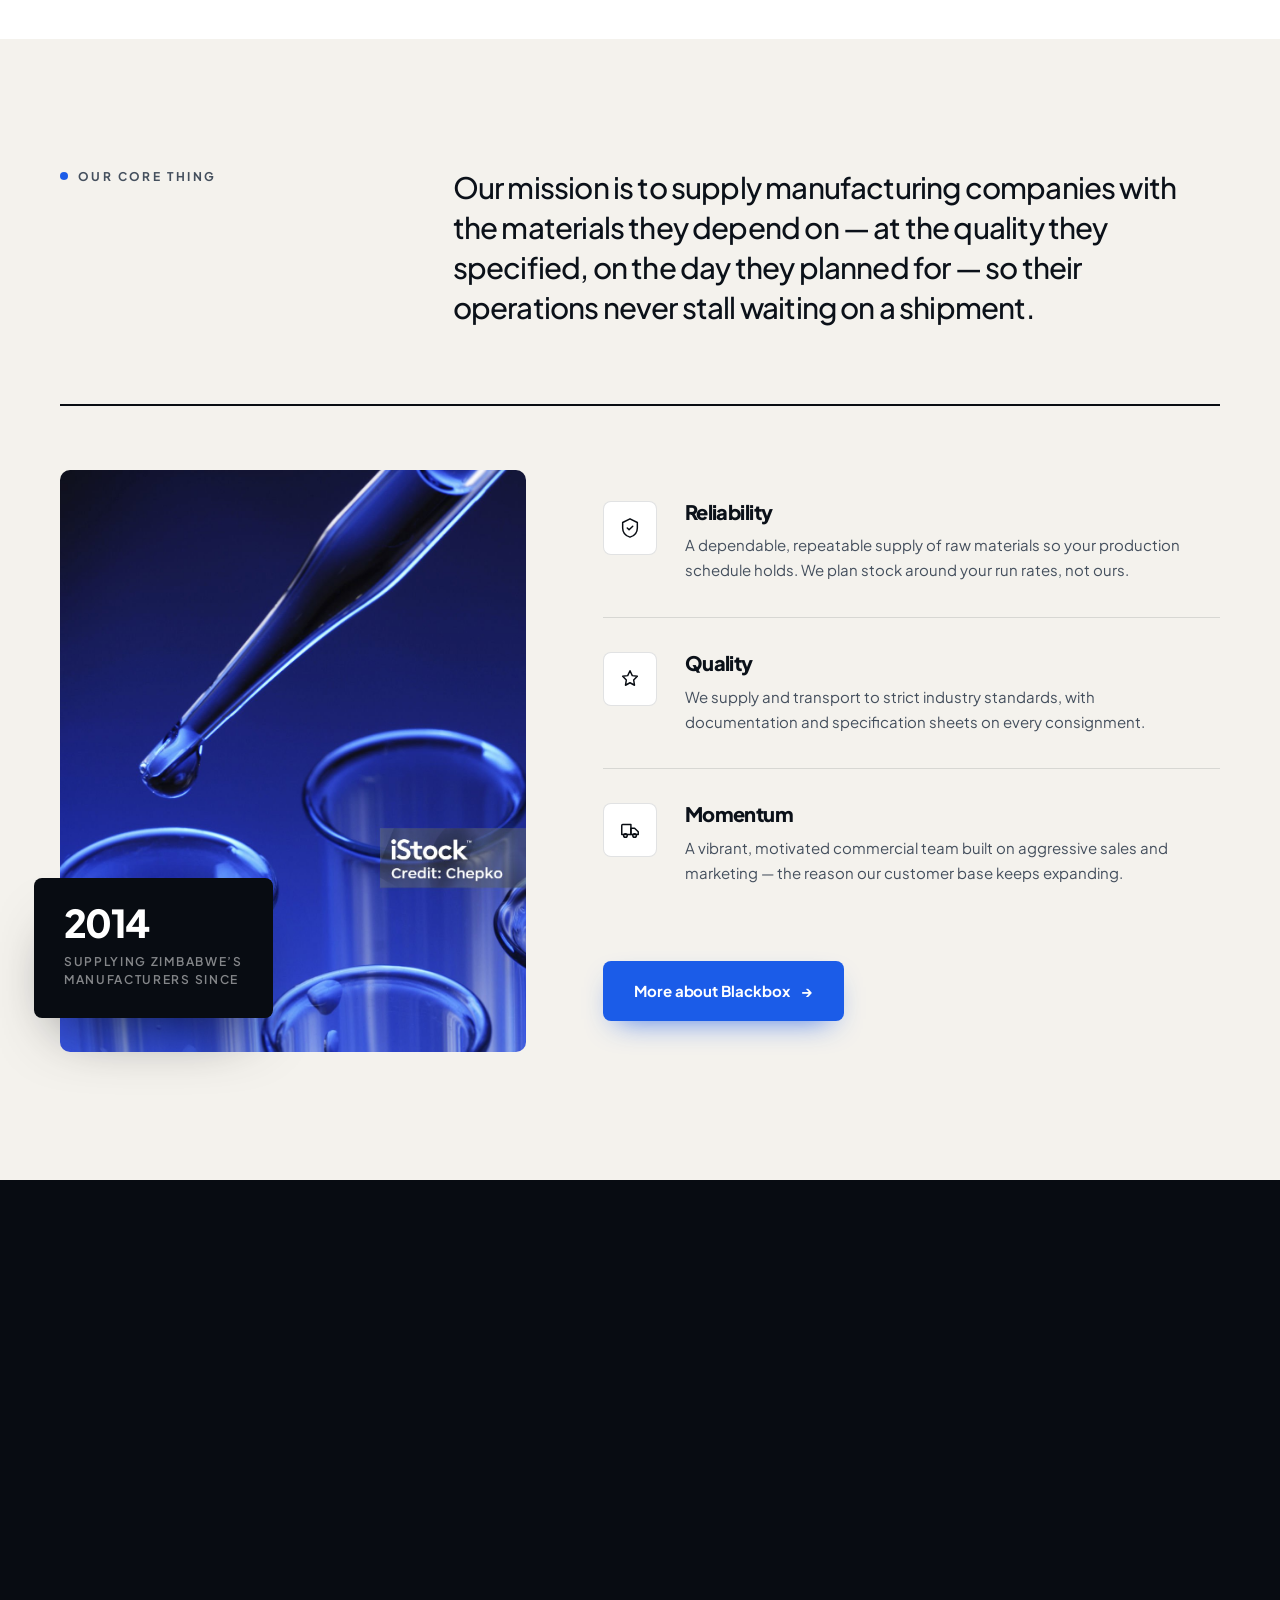
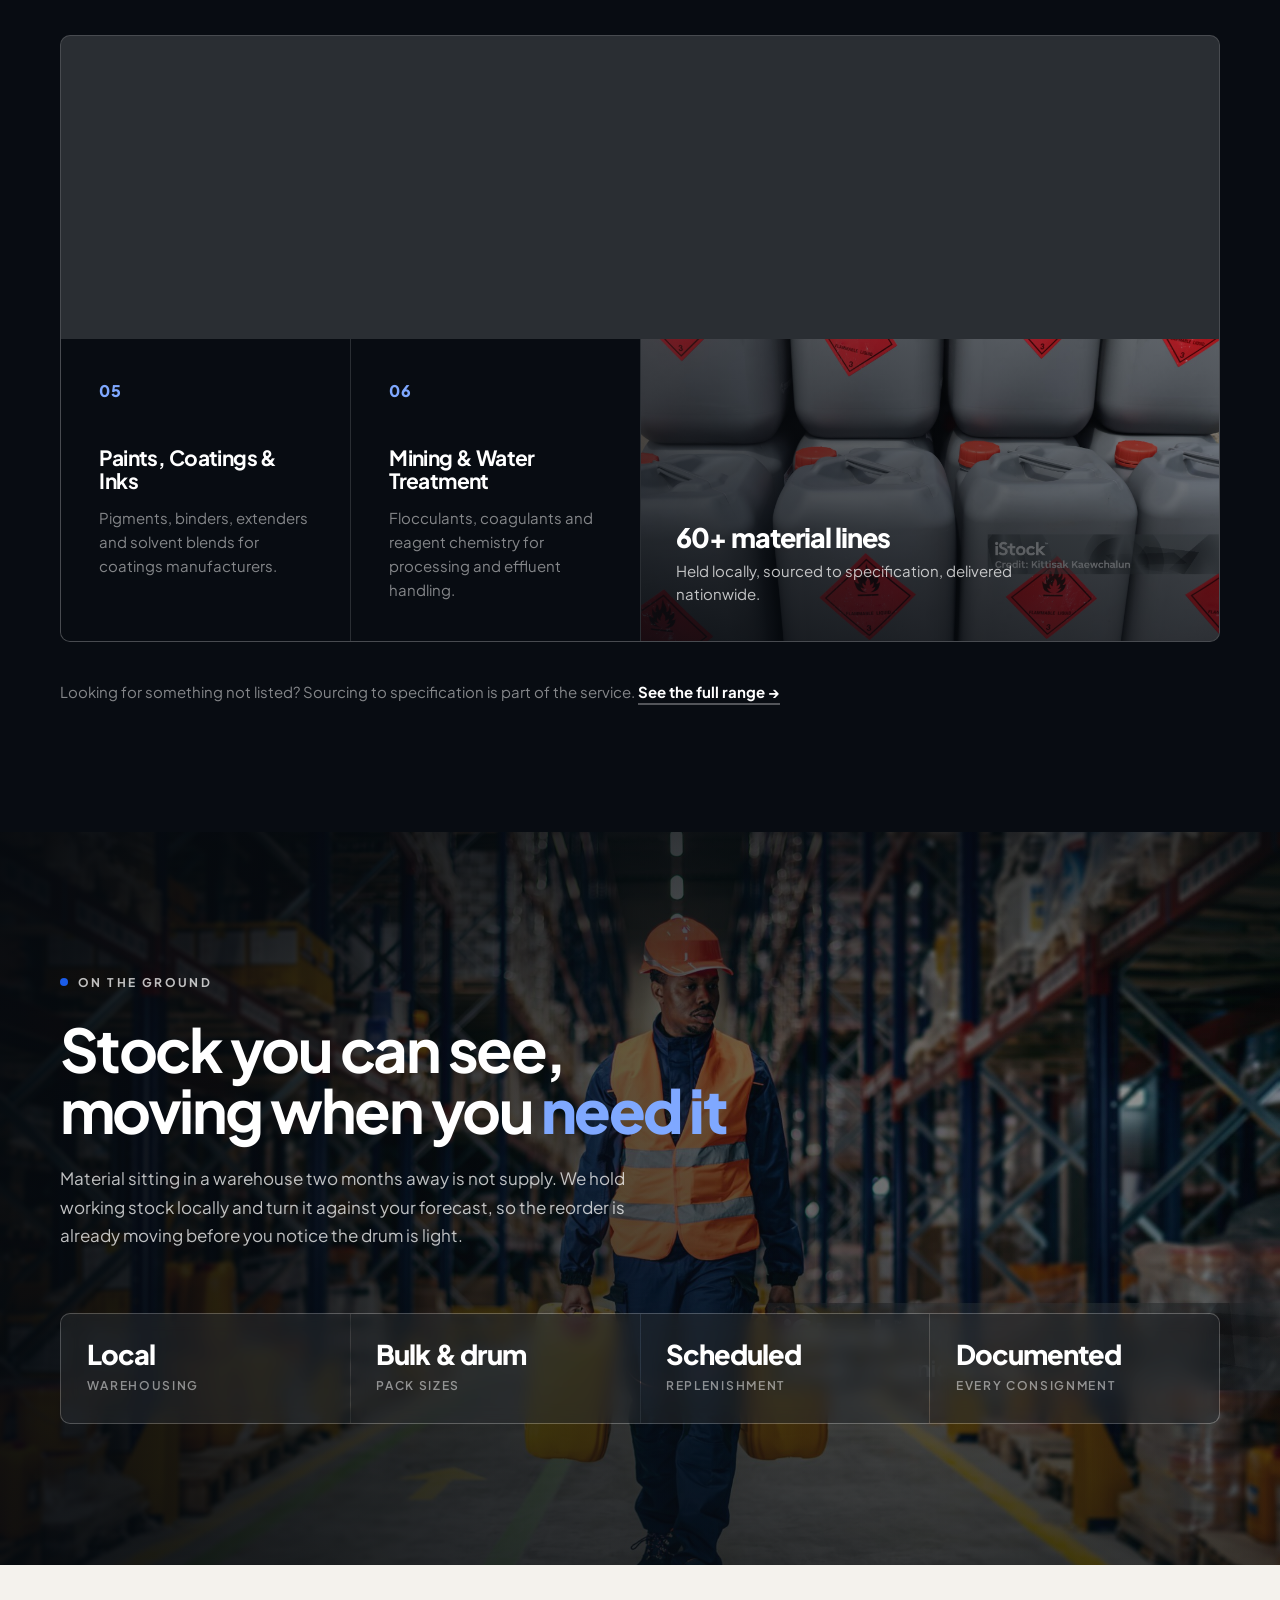
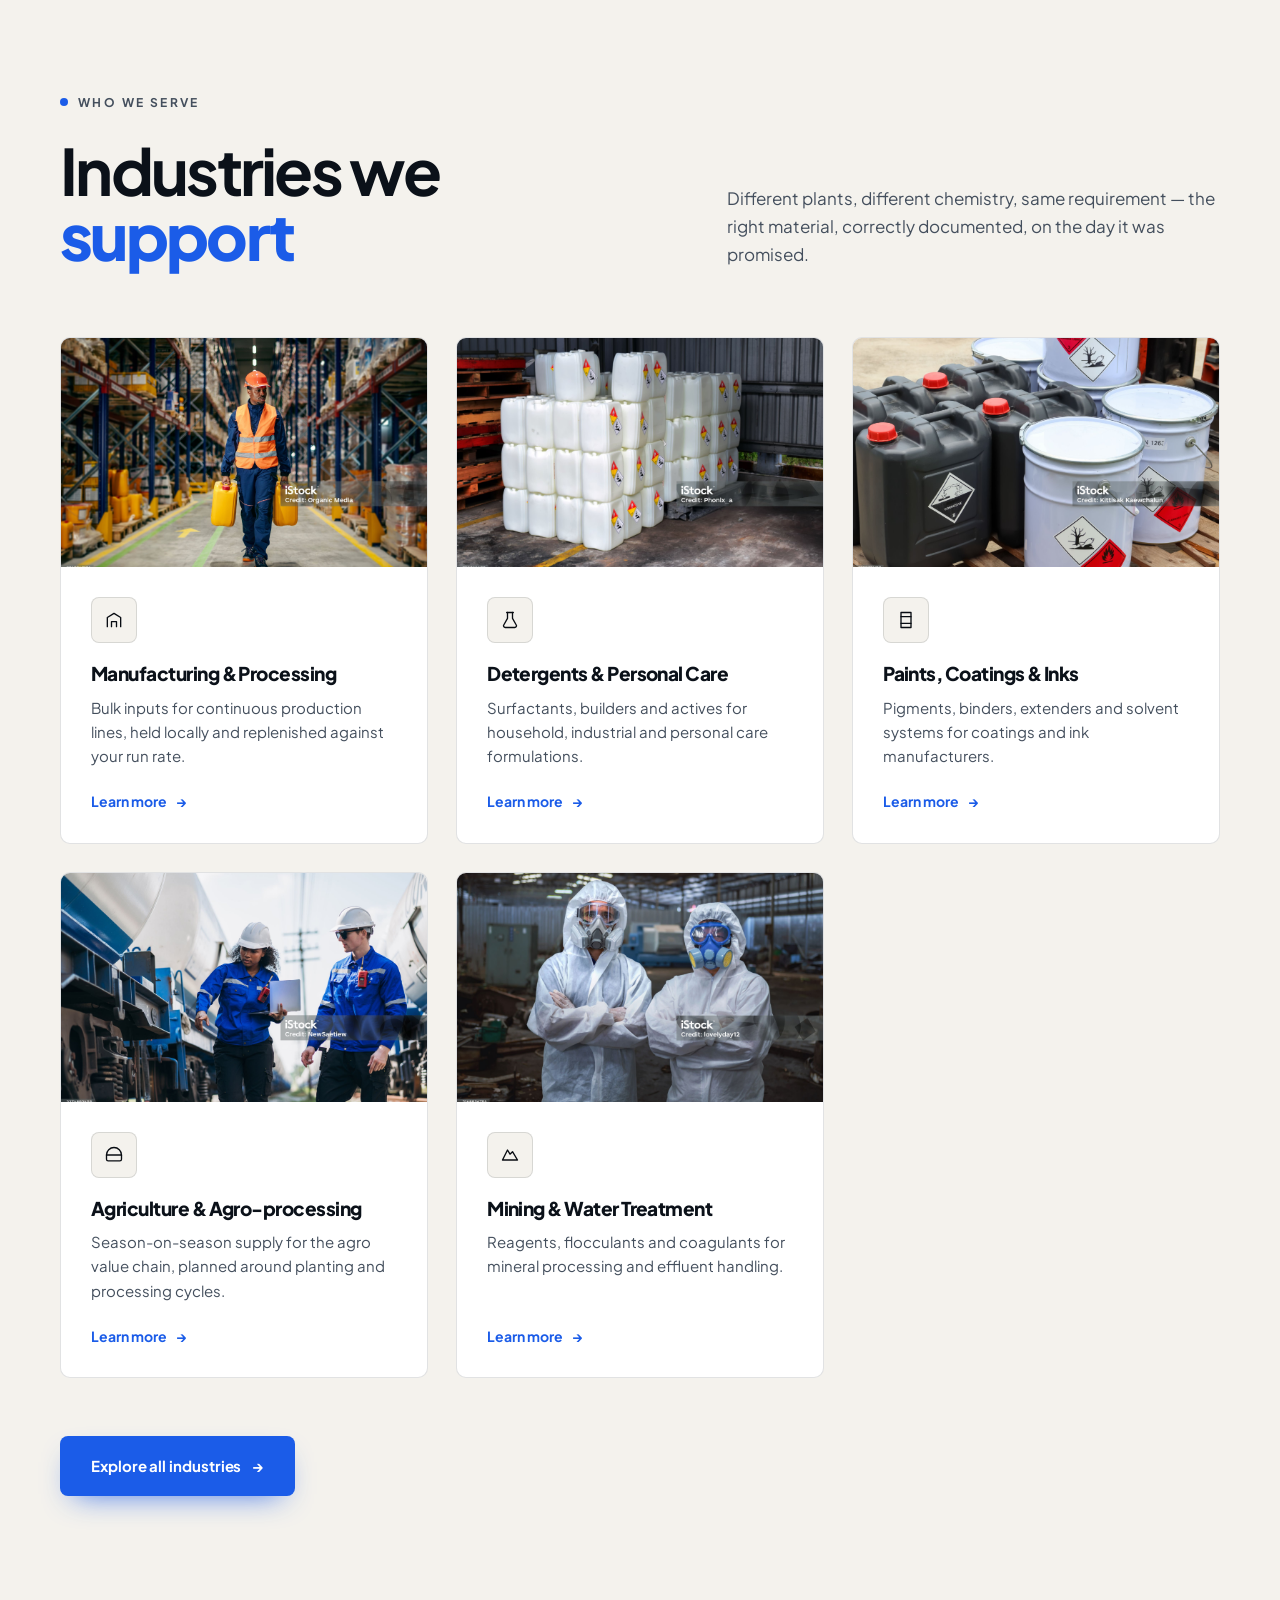
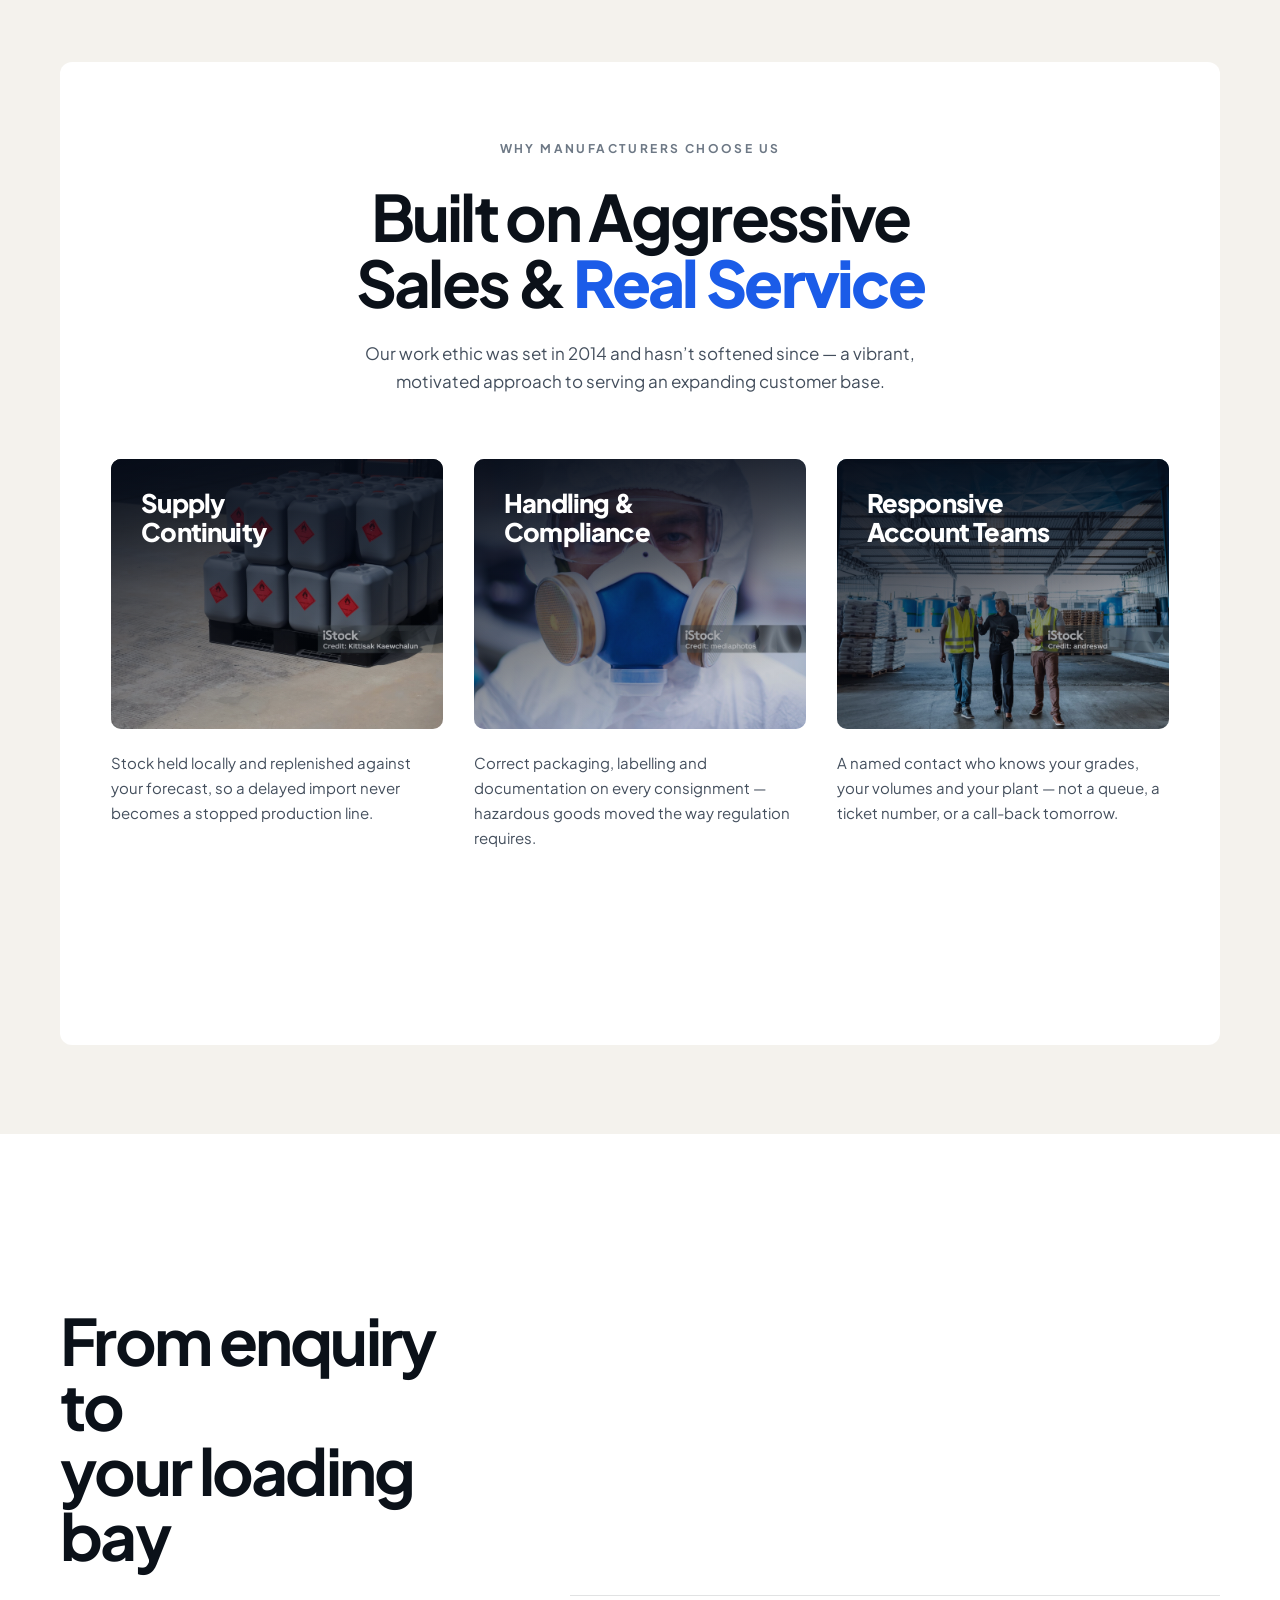
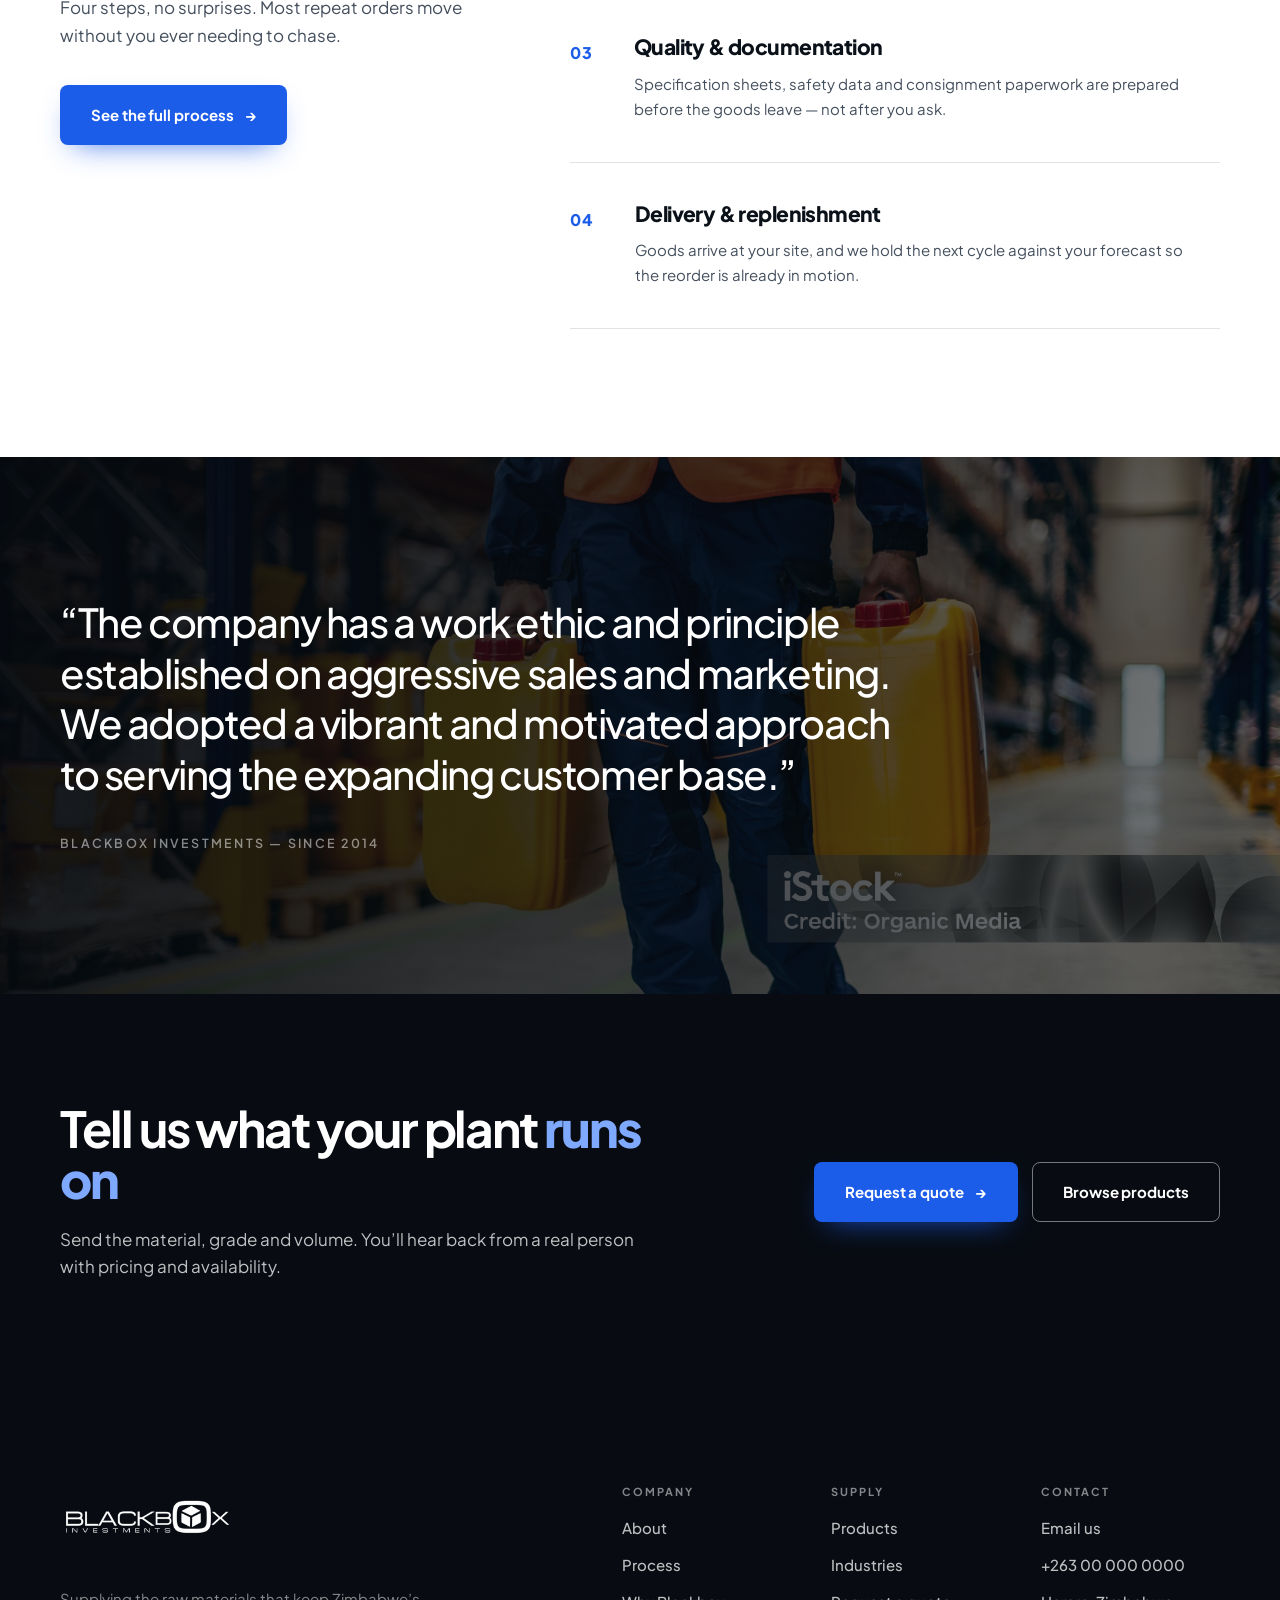
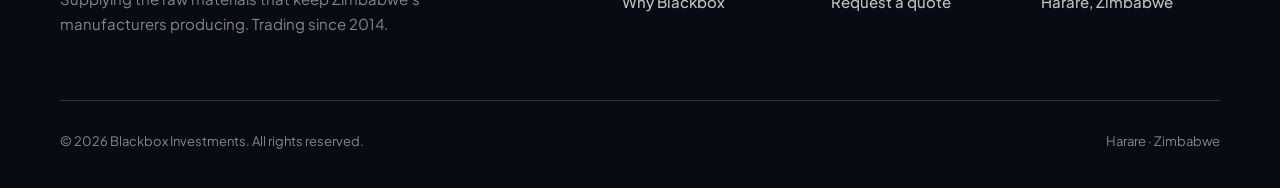
==== commit 4da1c889: "Bold authoritative design pass; rebuild core section; fill products grid Design direction moved to b" ====
--- a/index.html
+++ b/index.html
@@ -101,35 +101,47 @@
       </p>
     </div>
 
-    <div class="core-grid">
-      <figure class="core-figure reveal">
-        <img src="assets/img/lab-pipette.jpg" alt="Laboratory pipette dispensing a sample into a test tube" loading="lazy">
-      </figure>
-
-      <div class="core-feature reveal" data-delay="1">
-        <span class="feature-icon" aria-hidden="true"><svg viewBox="0 0 24 24" fill="none" stroke="currentColor" stroke-width="1.6" stroke-linecap="round" stroke-linejoin="round"><path d="M12 2 4 6v6c0 5 3.4 8.6 8 10 4.6-1.4 8-5 8-10V6l-8-4Z"/><path d="m9 12 2 2 4-4"/></svg></span>
-        <h3>Reliability</h3>
-        <p>A dependable, repeatable supply of raw materials so your production
-           schedule holds. We plan stock around your run rates, not ours.</p>
-      </div>
-
-      <div class="core-feature reveal" data-delay="2">
-        <span class="feature-icon" aria-hidden="true"><svg viewBox="0 0 24 24" fill="none" stroke="currentColor" stroke-width="1.6" stroke-linecap="round" stroke-linejoin="round"><path d="M12 3l2.5 5.3 5.5.8-4 4 .9 5.7L12 16.1 7.1 18.8 8 13.1l-4-4 5.5-.8L12 3Z"/></svg></span>
-        <h3>Quality</h3>
-        <p>We supply and transport to strict industry standards, with
-           documentation and specification sheets on every consignment.</p>
-      </div>
-
-      <div class="core-feature reveal" data-delay="3">
-        <span class="feature-icon" aria-hidden="true"><svg viewBox="0 0 24 24" fill="none" stroke="currentColor" stroke-width="1.6" stroke-linecap="round" stroke-linejoin="round"><path d="M3 17V7a1 1 0 0 1 1-1h9v11H3Z"/><path d="M13 10h4l4 4v3h-8v-7Z"/><circle cx="7" cy="18" r="2"/><circle cx="17" cy="18" r="2"/></svg></span>
-        <h3>Momentum</h3>
-        <p>A vibrant, motivated commercial team built on aggressive sales and
-           marketing &mdash; the reason our customer base keeps expanding.</p>
-      </div>
-    </div>
-
-    <div class="section-foot reveal">
-      <a class="btn btn--primary" href="about.html">More about Blackbox <span class="btn-arrow" aria-hidden="true">&rarr;</span></a>
+    <div class="core-main">
+      <div class="core-visual reveal">
+        <figure>
+          <img src="assets/img/lab-pipette.jpg" alt="Laboratory pipette dispensing a sample into a test tube" loading="lazy">
+        </figure>
+        <div class="core-badge">
+          <strong>2014</strong>
+          <span>Supplying Zimbabwe&rsquo;s<br>manufacturers since</span>
+        </div>
+      </div>
+
+      <div class="core-features">
+        <article class="core-feature reveal">
+          <span class="feature-icon" aria-hidden="true"><svg viewBox="0 0 24 24" fill="none" stroke="currentColor" stroke-width="1.6" stroke-linecap="round" stroke-linejoin="round"><path d="M12 2 4 6v6c0 5 3.4 8.6 8 10 4.6-1.4 8-5 8-10V6l-8-4Z"/><path d="m9 12 2 2 4-4"/></svg></span>
+          <div>
+            <h3>Reliability</h3>
+            <p>A dependable, repeatable supply of raw materials so your production
+               schedule holds. We plan stock around your run rates, not ours.</p>
+          </div>
+        </article>
+
+        <article class="core-feature reveal" data-delay="1">
+          <span class="feature-icon" aria-hidden="true"><svg viewBox="0 0 24 24" fill="none" stroke="currentColor" stroke-width="1.6" stroke-linecap="round" stroke-linejoin="round"><path d="M12 3l2.5 5.3 5.5.8-4 4 .9 5.7L12 16.1 7.1 18.8 8 13.1l-4-4 5.5-.8L12 3Z"/></svg></span>
+          <div>
+            <h3>Quality</h3>
+            <p>We supply and transport to strict industry standards, with
+               documentation and specification sheets on every consignment.</p>
+          </div>
+        </article>
+
+        <article class="core-feature reveal" data-delay="2">
+          <span class="feature-icon" aria-hidden="true"><svg viewBox="0 0 24 24" fill="none" stroke="currentColor" stroke-width="1.6" stroke-linecap="round" stroke-linejoin="round"><path d="M3 17V7a1 1 0 0 1 1-1h9v11H3Z"/><path d="M13 10h4l4 4v3h-8v-7Z"/><circle cx="7" cy="18" r="2"/><circle cx="17" cy="18" r="2"/></svg></span>
+          <div>
+            <h3>Momentum</h3>
+            <p>A vibrant, motivated commercial team built on aggressive sales and
+               marketing &mdash; the reason our customer base keeps expanding.</p>
+          </div>
+        </article>
+
+        <a class="btn btn--primary reveal" data-delay="3" href="about.html">More about Blackbox <span class="btn-arrow" aria-hidden="true">&rarr;</span></a>
+      </div>
     </div>
   </div>
 </section>
@@ -177,6 +189,13 @@
         <span class="product-index">06</span>
         <h3>Mining &amp; Water Treatment</h3>
         <p>Flocculants, coagulants and reagent chemistry for processing and effluent handling.</p>
+      </article>
+      <article class="product-card product-card--media reveal" data-delay="2">
+        <img src="assets/img/drums-flammable.jpg" alt="Rows of chemical containers bearing flammable-liquid hazard labels" loading="lazy">
+        <div class="pc-media-label">
+          <strong>60+ material lines</strong>
+          <span>Held locally, sourced to specification, delivered nationwide.</span>
+        </div>
       </article>
     </div>
 
--- a/assets/css/styles.css
+++ b/assets/css/styles.css
@@ -1,37 +1,41 @@
 /* =========================================================
-   Blackbox Investments — site styles
+   Blackbox Investments
+   Bold · clean · authoritative · international
    Type: Plus Jakarta Sans
    ========================================================= */
 
 :root{
   /* palette */
-  --ink:        #0B1017;
-  --ink-2:      #131B26;
-  --navy:       #0E1826;
-  --paper:      #F5F3EF;
-  --paper-2:    #EDEAE4;
+  --ink:        #080C12;
+  --ink-2:      #111925;
+  --navy:       #0A1524;
+  --paper:      #F4F2ED;
+  --paper-2:    #E8E5DE;
   --white:      #FFFFFF;
-  --accent:     #1B62E8;
-  --accent-dk:  #1450C9;
-
-  --text:       #10161F;
-  --text-mid:   #4A5461;
-  --text-soft:  #737D8A;
+  --accent:     #1B5CE8;
+  --accent-dk:  #1148BE;
+  --accent-lt:  #7FA8FF;
+
+  --text:       #0B1119;
+  --text-mid:   #444F5D;
+  --text-soft:  #6D7885;
   --on-dark:    #FFFFFF;
-  --on-dark-mid:rgba(255,255,255,.72);
-  --on-dark-soft:rgba(255,255,255,.52);
-
-  --line:       rgba(16,22,31,.10);
-  --line-dark:  rgba(255,255,255,.12);
-
-  /* geometry */
+  --on-dark-mid:rgba(255,255,255,.74);
+  --on-dark-soft:rgba(255,255,255,.5);
+
+  --line:       rgba(11,17,25,.12);
+  --line-2:     rgba(11,17,25,.2);
+  --line-dark:  rgba(255,255,255,.14);
+
+  /* geometry — premium small corners */
   --r-sm: 4px;
   --r-md: 8px;
   --r-lg: 10px;
   --r-xl: 12px;
-  --shell: 1240px;
-  --gutter: clamp(20px, 5vw, 56px);
-  --sec-y: clamp(76px, 9vw, 140px);
+  --shell: 1300px;
+  --gutter: clamp(20px, 5vw, 60px);
+  --sec-y: clamp(88px, 10vw, 168px);
+  --header-h: 108px;
 
   --ease: cubic-bezier(.22,.61,.36,1);
 }
@@ -47,7 +51,7 @@
   color:var(--text);
   font-family:"Plus Jakarta Sans", ui-sans-serif, system-ui, -apple-system,
               "Segoe UI", Roboto, Helvetica, Arial, sans-serif;
-  font-size:16px;
+  font-size:17px;
   line-height:1.6;
   font-weight:400;
   -webkit-font-smoothing:antialiased;
@@ -57,15 +61,15 @@
 
 img{ max-width:100%; display:block; }
 a{ color:inherit; text-decoration:none; }
-h1,h2,h3,h4{ margin:0; font-weight:600; letter-spacing:-.025em; line-height:1.1; }
+h1,h2,h3,h4{ margin:0; font-weight:700; letter-spacing:-.03em; line-height:1.08; }
 p{ margin:0; }
 ul,ol{ margin:0; padding:0; list-style:none; }
 button{ font:inherit; color:inherit; }
 
-/* anchored targets must clear the fixed header */
+/* anchored targets clear the fixed header */
 :target,
-.detail-row[id],
-section[id]{ scroll-margin-top:104px; }
+section[id],
+.detail-row[id]{ scroll-margin-top:calc(var(--header-h) + 24px); }
 
 .shell{
   width:100%;
@@ -76,106 +80,131 @@
 
 .skip-link{
   position:absolute; left:-9999px; top:0; z-index:200;
-  background:var(--ink); color:#fff; padding:12px 18px; border-radius:0 0 var(--r-sm) 0;
+  background:var(--ink); color:#fff; padding:14px 20px;
+  font-weight:600; border-radius:0 0 var(--r-sm) 0;
 }
 .skip-link:focus{ left:0; }
 
 :where(a,button,input,textarea):focus-visible{
   outline:2px solid var(--accent);
   outline-offset:3px;
-  border-radius:6px;
-}
-
-/* ---------- shared type ---------- */
+  border-radius:var(--r-sm);
+}
+
+/* =========================================================
+   SHARED TYPE
+   ========================================================= */
 .eyebrow{
-  display:flex; align-items:center; gap:9px;
-  margin:0 0 22px;
-  font-size:11.5px; font-weight:600; letter-spacing:.16em; text-transform:uppercase;
+  display:flex; align-items:center; gap:10px;
+  margin:0 0 26px;
+  font-size:.75rem; font-weight:700; letter-spacing:.2em; text-transform:uppercase;
   color:var(--text-mid);
 }
 .eyebrow .dot{
-  width:7px; height:7px; border-radius:50%;
+  width:8px; height:8px; border-radius:50%;
   background:var(--accent); flex:none;
 }
 .eyebrow--light{ color:var(--on-dark-mid); }
-.eyebrow--muted{ justify-content:center; color:var(--text-soft); letter-spacing:.2em; }
+.eyebrow--muted{ justify-content:center; color:var(--text-soft); }
 
 .section-title{
-  font-size:clamp(2.1rem, 4.4vw, 3.5rem);
-  font-weight:600;
-  line-height:1.06;
-  letter-spacing:-.035em;
-}
-.section-title em{ font-style:normal; font-weight:800; }
+  font-size:clamp(2.4rem, 5vw, 4rem);
+  font-weight:700;
+  line-height:1.02;
+  letter-spacing:-.042em;
+  text-wrap:balance;
+}
+.section-title em{ font-style:normal; font-weight:800; color:var(--accent); }
 .section-title--light{ color:var(--on-dark); }
+.section-title--light em{ color:var(--accent-lt); }
 
 .section-sub{
-  margin-top:20px;
+  margin-top:24px;
   max-width:56ch;
   font-size:1.0625rem;
+  line-height:1.65;
   color:var(--text-mid);
 }
 .section-sub--light{ color:var(--on-dark-mid); }
 
-/* ---------- buttons ---------- */
+.section-head{ max-width:680px; }
+.section-head--split{
+  display:grid; grid-template-columns:minmax(0,1fr) minmax(0,.8fr);
+  gap:clamp(24px,4vw,72px); align-items:end;
+  max-width:none;
+}
+.section-head--split .section-sub{ margin-top:0; }
+
+.section-foot{
+  margin-top:clamp(40px,4.5vw,60px);
+  display:flex; flex-wrap:wrap; gap:16px; align-items:center;
+}
+
+/* =========================================================
+   BUTTONS
+   ========================================================= */
 .btn{
   --btn-bg:var(--ink); --btn-fg:#fff; --btn-bd:transparent;
-  display:inline-flex; align-items:center; justify-content:center; gap:10px;
-  padding:15px 26px;
-  border:1px solid var(--btn-bd);
+  display:inline-flex; align-items:center; justify-content:center; gap:11px;
+  padding:17px 30px;
+  border:1.5px solid var(--btn-bd);
   border-radius:var(--r-md);
   background:var(--btn-bg); color:var(--btn-fg);
-  font-size:.9375rem; font-weight:600; letter-spacing:-.01em;
+  font-size:.9375rem; font-weight:700; letter-spacing:-.005em;
   cursor:pointer;
   transition:transform .35s var(--ease), background-color .3s var(--ease),
              color .3s var(--ease), border-color .3s var(--ease), box-shadow .3s var(--ease);
   will-change:transform;
 }
 .btn:hover{ transform:translateY(-2px); }
-.btn--primary{ --btn-bg:var(--accent); box-shadow:0 10px 26px -12px rgba(27,98,232,.7); }
-.btn--primary:hover{ --btn-bg:var(--accent-dk); box-shadow:0 16px 34px -14px rgba(27,98,232,.8); }
-.btn--ghost{
-  --btn-bg:transparent; --btn-fg:#fff; --btn-bd:rgba(255,255,255,.4);
-}
-.btn--ghost:hover{ --btn-bg:rgba(255,255,255,.12); --btn-bd:rgba(255,255,255,.7); }
-.btn--pill{
-  --btn-bg:#fff; --btn-fg:var(--ink);
-  padding:11px 22px; font-size:.875rem;
-}
+.btn--primary{ --btn-bg:var(--accent); box-shadow:0 12px 30px -14px rgba(27,92,232,.85); }
+.btn--primary:hover{ --btn-bg:var(--accent-dk); box-shadow:0 20px 40px -16px rgba(27,92,232,.9); }
+.btn--ghost{ --btn-bg:transparent; --btn-fg:#fff; --btn-bd:rgba(255,255,255,.45); }
+.btn--ghost:hover{ --btn-bg:rgba(255,255,255,.12); --btn-bd:#fff; }
+.btn--pill{ --btn-bg:#fff; --btn-fg:var(--ink); padding:13px 24px; font-size:.875rem; }
 .btn--pill:hover{ --btn-bg:var(--accent); --btn-fg:#fff; }
 .btn--block{ width:100%; }
 .btn-arrow{ transition:transform .35s var(--ease); }
-.btn:hover .btn-arrow{ transform:translateX(4px); }
+.btn:hover .btn-arrow{ transform:translateX(5px); }
+
+.link-arrow{
+  margin-top:auto; padding-top:22px;
+  display:inline-flex; align-items:center; gap:9px;
+  font-size:.875rem; font-weight:700; color:var(--accent);
+  align-self:flex-start;
+}
+.link-arrow span{ transition:transform .35s var(--ease); }
+.link-arrow:hover span{ transform:translateX(5px); }
 
 /* =========================================================
    HEADER
    ========================================================= */
 .site-header{
   position:fixed; inset:0 0 auto 0; z-index:100;
-  padding:18px 0;
+  padding:19px 0;
   transition:padding .4s var(--ease), background-color .4s var(--ease),
              box-shadow .4s var(--ease), border-color .4s var(--ease);
   border-bottom:1px solid transparent;
 }
 .site-header.is-stuck,
 .site-header.nav-open{
-  padding:10px 0;
-  background:rgba(245,243,239,.86);
-  backdrop-filter:blur(16px);
-  -webkit-backdrop-filter:blur(16px);
+  padding:11px 0;
+  background:rgba(244,242,237,.88);
+  backdrop-filter:blur(18px) saturate(140%);
+  -webkit-backdrop-filter:blur(18px) saturate(140%);
   border-bottom-color:var(--line);
-  box-shadow:0 10px 30px -24px rgba(11,16,23,.5);
-}
-
-.header-inner{ display:flex; align-items:center; gap:24px; }
+  box-shadow:0 12px 34px -26px rgba(8,12,18,.6);
+}
+
+.header-inner{ display:flex; align-items:center; gap:28px; }
 
 .brand{
   flex:none; position:relative; display:block;
-  height:46px; aspect-ratio:300/125;
+  height:70px; aspect-ratio:300/125;
   transition:height .4s var(--ease);
 }
 .site-header.is-stuck .brand,
-.site-header.nav-open .brand{ height:38px; }
+.site-header.nav-open .brand{ height:54px; }
 .brand-mark{
   position:absolute; inset:0;
   height:100%; width:auto;
@@ -189,27 +218,27 @@
 
 .nav{
   margin-left:auto;
-  display:flex; align-items:center; gap:30px;
-  font-size:.90625rem; font-weight:500;
+  display:flex; align-items:center; gap:32px;
+  font-size:.9375rem; font-weight:600;
   color:var(--on-dark-mid);
   transition:color .4s var(--ease);
 }
-.nav a{ position:relative; padding:4px 0; transition:color .25s var(--ease); }
+.nav a{ position:relative; padding:5px 0; transition:color .25s var(--ease); }
 .nav a::after{
-  content:""; position:absolute; left:0; right:0; bottom:-2px; height:1.5px;
-  background:currentColor; transform:scaleX(0); transform-origin:left;
+  content:""; position:absolute; left:0; right:0; bottom:-1px; height:2px;
+  background:var(--accent); transform:scaleX(0); transform-origin:left;
   transition:transform .35s var(--ease);
 }
 .nav a:hover{ color:#fff; }
-.nav a:hover::after{ transform:scaleX(1); }
+.nav a:hover::after,
+.nav a[aria-current="page"]::after{ transform:scaleX(1); }
 .nav a[aria-current="page"]{ color:#fff; }
-.nav a[aria-current="page"]::after{ transform:scaleX(1); }
-.site-header.is-stuck .nav a[aria-current="page"],
-.site-header.nav-open .nav a[aria-current="page"]{ color:var(--ink); }
 .site-header.is-stuck .nav,
 .site-header.nav-open .nav{ color:var(--text-mid); }
 .site-header.is-stuck .nav a:hover,
-.site-header.nav-open .nav a:hover{ color:var(--ink); }
+.site-header.nav-open .nav a:hover,
+.site-header.is-stuck .nav a[aria-current="page"],
+.site-header.nav-open .nav a[aria-current="page"]{ color:var(--ink); }
 
 .header-actions{ display:flex; align-items:center; gap:12px; }
 .site-header.is-stuck .btn--pill,
@@ -219,40 +248,40 @@
 
 .nav-toggle{
   display:none;
-  width:44px; height:42px;
-  border:1px solid rgba(255,255,255,.28); border-radius:var(--r-md);
+  width:46px; height:44px;
+  border:1.5px solid rgba(255,255,255,.3); border-radius:var(--r-md);
   background:rgba(255,255,255,.08);
   cursor:pointer;
   align-items:center; justify-content:center; flex-direction:column; gap:5px;
   transition:border-color .3s var(--ease), background-color .3s var(--ease);
 }
 .nav-toggle span{
-  display:block; width:16px; height:1.6px; background:#fff; border-radius:2px;
-  transition:transform .35s var(--ease), opacity .25s var(--ease);
+  display:block; width:17px; height:2px; background:#fff; border-radius:2px;
+  transition:transform .35s var(--ease);
 }
 .site-header.is-stuck .nav-toggle,
-.site-header.nav-open .nav-toggle{ border-color:var(--line); background:rgba(16,22,31,.05); }
+.site-header.nav-open .nav-toggle{ border-color:var(--line-2); background:rgba(11,17,25,.05); }
 .site-header.is-stuck .nav-toggle span,
 .site-header.nav-open .nav-toggle span{ background:var(--ink); }
-.nav-toggle[aria-expanded="true"] span:first-child{ transform:translateY(3.3px) rotate(45deg); }
-.nav-toggle[aria-expanded="true"] span:last-child{ transform:translateY(-3.3px) rotate(-45deg); }
+.nav-toggle[aria-expanded="true"] span:first-child{ transform:translateY(3.5px) rotate(45deg); }
+.nav-toggle[aria-expanded="true"] span:last-child{ transform:translateY(-3.5px) rotate(-45deg); }
 
 /* =========================================================
    HERO
    ========================================================= */
 .hero{
   position:relative;
-  min-height:min(100svh, 900px);
+  min-height:min(100svh, 960px);
   display:flex; flex-direction:column; justify-content:flex-end;
-  padding:180px 0 0;
+  padding:210px 0 0;
   color:var(--on-dark);
   overflow:hidden;
 }
 .hero-media{ position:absolute; inset:0; z-index:0; }
 .hero-media img{
   width:100%; height:100%; object-fit:cover; object-position:center 55%;
-  transform:scale(1.06);
-  animation:heroDrift 18s var(--ease) forwards;
+  transform:scale(1.07);
+  animation:heroDrift 20s var(--ease) forwards;
 }
 @keyframes heroDrift{ to{ transform:scale(1); } }
 @media (prefers-reduced-motion: reduce){
@@ -261,30 +290,30 @@
 .hero-scrim{
   position:absolute; inset:0;
   background:
-    linear-gradient(180deg, rgba(8,12,18,.78) 0%, rgba(8,12,18,.28) 34%, rgba(8,12,18,.55) 68%, rgba(8,12,18,.9) 100%),
-    linear-gradient(96deg, rgba(8,12,18,.72) 0%, rgba(8,12,18,.18) 62%);
-}
-
-.hero-inner{ position:relative; z-index:1; padding-bottom:clamp(48px,7vw,84px); }
+    linear-gradient(180deg, rgba(6,10,15,.82) 0%, rgba(6,10,15,.3) 32%, rgba(6,10,15,.6) 66%, rgba(6,10,15,.94) 100%),
+    linear-gradient(96deg, rgba(6,10,15,.8) 0%, rgba(6,10,15,.2) 64%);
+}
+
+.hero-inner{ position:relative; z-index:1; padding-bottom:clamp(54px,7vw,92px); }
 
 .hero-title{
-  font-size:clamp(2.6rem, 7.2vw, 5.5rem);
-  font-weight:500;
-  line-height:1.02;
-  letter-spacing:-.04em;
+  font-size:clamp(2.9rem, 7.6vw, 6rem);
+  font-weight:700;
+  line-height:.98;
+  letter-spacing:-.045em;
   text-wrap:balance;
 }
-.hero-title em{ font-style:normal; font-weight:800; }
+.hero-title em{ font-style:normal; font-weight:800; color:var(--accent-lt); }
 
 .hero-sub{
-  margin-top:26px;
-  max-width:54ch;
-  font-size:clamp(1rem, 1.35vw, 1.1875rem);
+  margin-top:30px;
+  max-width:52ch;
+  font-size:clamp(1.0625rem, 1.4vw, 1.25rem);
   color:var(--on-dark-mid);
-  line-height:1.65;
-}
-
-.hero-cta{ margin-top:36px; display:flex; flex-wrap:wrap; gap:14px; }
+  line-height:1.62;
+}
+
+.hero-cta{ margin-top:40px; display:flex; flex-wrap:wrap; gap:14px; }
 
 .hero-strip{
   position:relative; z-index:1;
@@ -294,17 +323,18 @@
   background:var(--line-dark);
 }
 .strip-item{
-  background:rgba(8,12,18,.35);
-  backdrop-filter:blur(6px);
-  -webkit-backdrop-filter:blur(6px);
-  padding:26px clamp(14px,2vw,26px) 30px;
-  display:flex; flex-direction:column; gap:4px;
+  background:rgba(6,10,15,.42);
+  backdrop-filter:blur(8px);
+  -webkit-backdrop-filter:blur(8px);
+  padding:30px clamp(16px,2.2vw,30px) 34px;
+  display:flex; flex-direction:column; gap:6px;
 }
 .strip-item strong{
-  font-size:clamp(1.35rem,2.4vw,1.9rem); font-weight:700; letter-spacing:-.03em; line-height:1;
+  font-size:clamp(1.6rem,2.9vw,2.35rem); font-weight:800;
+  letter-spacing:-.04em; line-height:1;
 }
 .strip-item span{
-  font-size:.78125rem; letter-spacing:.08em; text-transform:uppercase;
+  font-size:.75rem; font-weight:600; letter-spacing:.14em; text-transform:uppercase;
   color:var(--on-dark-soft);
 }
 
@@ -313,65 +343,102 @@
    ========================================================= */
 .statement{
   background:var(--white);
-  padding:clamp(72px,8vw,124px) 0;
+  padding:clamp(84px,9vw,144px) 0;
 }
 .statement-text{
-  max-width:min(100%, 30ch);
-  font-size:clamp(1.75rem, 3.9vw, 3.05rem);
+  max-width:min(100%, 26ch);
+  font-size:clamp(2rem, 4.4vw, 3.6rem);
+  font-weight:700;
+  line-height:1.08;
+  letter-spacing:-.042em;
+  text-wrap:pretty;
+}
+.statement-text span{ color:var(--text-soft); font-weight:500; }
+
+.statement-meta{
+  margin-top:52px;
+  display:flex; align-items:center; gap:22px;
+  font-size:.78125rem; font-weight:600; letter-spacing:.18em; text-transform:uppercase;
+  color:var(--text-soft);
+}
+.statement-meta .rule{ height:2px; width:clamp(44px,10vw,132px); background:var(--ink); }
+
+/* =========================================================
+   CORE  (mission + feature list)
+   ========================================================= */
+.core{ background:var(--paper); padding:var(--sec-y) 0; }
+
+.core-head{
+  display:grid; grid-template-columns:minmax(0,.3fr) minmax(0,.7fr);
+  gap:clamp(24px,5vw,72px);
+  align-items:start;
+}
+.core-lead{
+  font-size:clamp(1.3rem, 2.3vw, 1.85rem);
   font-weight:500;
-  line-height:1.14;
-  letter-spacing:-.035em;
-  text-wrap:pretty;
-}
-.statement-text span{ color:var(--text-soft); }
-
-.statement-meta{
-  margin-top:44px;
-  display:flex; align-items:center; gap:20px;
-  font-size:.8125rem; letter-spacing:.14em; text-transform:uppercase;
-  color:var(--text-soft);
-}
-.statement-meta .rule{ height:1px; width:clamp(40px,10vw,120px); background:var(--line); }
-
-/* =========================================================
-   CORE
-   ========================================================= */
-.core{ background:var(--paper); padding:var(--sec-y) 0; }
-
-.core-head{
-  display:grid; grid-template-columns:minmax(0,.32fr) minmax(0,.68fr);
-  gap:clamp(24px,5vw,64px);
-  align-items:start;
-}
-.core-lead{
-  font-size:clamp(1.2rem, 2.1vw, 1.6rem);
-  font-weight:400;
-  line-height:1.42;
-  letter-spacing:-.02em;
-  color:var(--text);
-}
-
-.core-grid{
-  margin-top:clamp(48px,6vw,84px);
-  padding-top:clamp(40px,5vw,64px);
+  line-height:1.36;
+  letter-spacing:-.028em;
+}
+
+.core-main{
+  margin-top:clamp(52px,6vw,88px);
+  padding-top:clamp(48px,5vw,72px);
+  border-top:2px solid var(--ink);
+  display:grid;
+  grid-template-columns:minmax(0,.86fr) minmax(0,1.14fr);
+  gap:clamp(40px,6vw,96px);
+  align-items:center;
+}
+
+.core-visual{ position:relative; }
+.core-visual figure{
+  margin:0; border-radius:var(--r-lg); overflow:hidden; background:var(--paper-2);
+}
+.core-visual img{ width:100%; aspect-ratio:4/5; object-fit:cover; }
+.core-badge{
+  position:absolute; left:-26px; bottom:34px;
+  background:var(--ink); color:#fff;
+  padding:26px 30px 28px;
+  border-radius:var(--r-md);
+  box-shadow:0 32px 64px -32px rgba(8,12,18,.8);
+  max-width:78%;
+}
+.core-badge strong{
+  display:block;
+  font-size:clamp(1.9rem,3vw,2.5rem); font-weight:800;
+  letter-spacing:-.04em; line-height:1;
+}
+.core-badge span{
+  display:block; margin-top:10px;
+  font-size:.75rem; font-weight:600; letter-spacing:.14em; text-transform:uppercase;
+  color:var(--on-dark-soft); line-height:1.55;
+}
+
+.core-features{ display:flex; flex-direction:column; }
+.core-feature{
+  display:grid; grid-template-columns:auto 1fr;
+  gap:clamp(18px,2.2vw,30px);
+  padding:clamp(24px,2.8vw,34px) 0;
   border-top:1px solid var(--line);
-  display:grid;
-  grid-template-columns:minmax(0,.9fr) repeat(3, minmax(0,1fr));
-  gap:clamp(24px,3.4vw,48px);
-  align-items:start;
-}
-.core-figure{ margin:0; border-radius:var(--r-md); overflow:hidden; background:var(--paper-2); }
-.core-figure img{ aspect-ratio:4/3; object-fit:cover; width:100%; }
-
+}
+.core-feature:first-child{ border-top:0; padding-top:0; }
+.core-feature h3{ font-size:1.25rem; font-weight:800; letter-spacing:-.028em; }
+.core-feature p{
+  margin-top:11px; font-size:.9375rem; line-height:1.66;
+  color:var(--text-mid); max-width:46ch;
+}
 .feature-icon{
-  display:grid; place-items:center;
-  width:46px; height:46px; border-radius:var(--r-md);
-  background:var(--ink); color:#fff;
-  margin-bottom:18px;
-}
-.feature-icon svg{ width:20px; height:20px; }
-.core-feature h3{ font-size:1.0625rem; font-weight:700; letter-spacing:-.015em; }
-.core-feature p{ margin-top:10px; font-size:.9375rem; color:var(--text-mid); line-height:1.62; }
+  display:grid; place-items:center; flex:none;
+  width:54px; height:54px; border-radius:var(--r-md);
+  background:var(--white); color:var(--ink);
+  border:1.5px solid var(--line);
+  transition:background-color .4s var(--ease), color .4s var(--ease), border-color .4s var(--ease);
+}
+.feature-icon svg{ width:22px; height:22px; }
+.core-feature:hover .feature-icon{
+  background:var(--accent); color:#fff; border-color:var(--accent);
+}
+.core-features .btn{ margin-top:clamp(30px,3.2vw,42px); align-self:flex-start; }
 
 /* =========================================================
    PRODUCTS
@@ -381,74 +448,196 @@
   color:var(--on-dark);
   padding:var(--sec-y) 0;
 }
-.section-head{ max-width:640px; }
 
 .product-grid{
-  margin-top:clamp(46px,5.6vw,72px);
+  margin-top:clamp(50px,5.6vw,76px);
   display:grid;
-  grid-template-columns:repeat(auto-fit, minmax(268px, 1fr));
+  grid-template-columns:repeat(4, minmax(0,1fr));
   gap:1px;
   background:var(--line-dark);
   border:1px solid var(--line-dark);
-  border-radius:var(--r-md);
+  border-radius:var(--r-lg);
   overflow:hidden;
 }
 .product-card{
   background:var(--ink);
-  padding:clamp(28px,3vw,38px);
-  min-height:230px;
+  padding:clamp(30px,3vw,40px);
+  min-height:262px;
   display:flex; flex-direction:column;
   transition:background-color .4s var(--ease);
 }
 .product-card:hover{ background:var(--ink-2); }
 .product-index{
-  font-size:.75rem; font-weight:600; letter-spacing:.12em;
-  color:var(--accent);
-  margin-bottom:auto;
+  font-size:1rem; font-weight:800; letter-spacing:.06em;
+  color:var(--accent-lt);
 }
 .product-card h3{
-  margin-top:34px;
-  font-size:1.1875rem; font-weight:600; letter-spacing:-.02em;
+  margin-top:44px;
+  font-size:1.3125rem; font-weight:700; letter-spacing:-.028em;
 }
 .product-card p{
-  margin-top:12px; font-size:.9375rem; line-height:1.62;
+  margin-top:13px; font-size:.9375rem; line-height:1.62;
   color:var(--on-dark-soft);
   transition:color .4s var(--ease);
 }
 .product-card:hover p{ color:var(--on-dark-mid); }
 
+/* photo tile filling the tail of the grid */
+.product-card--media{
+  position:relative;
+  padding:0; overflow:hidden;
+  grid-column:span 2;
+  min-height:262px;
+}
+.product-card--media:hover{ background:var(--ink); }
+.product-card--media img{
+  position:absolute; inset:0;
+  width:100%; height:100%; object-fit:cover;
+  transition:transform .9s var(--ease);
+}
+.product-card--media:hover img{ transform:scale(1.05); }
+.product-card--media::after{
+  content:""; position:absolute; inset:0;
+  background:linear-gradient(200deg, rgba(6,10,15,.3) 0%, rgba(6,10,15,.62) 50%, rgba(6,10,15,.92) 100%);
+}
+.pc-media-label{
+  position:relative; z-index:1;
+  margin-top:auto;
+  padding:clamp(28px,2.8vw,36px);
+  display:flex; flex-direction:column; gap:9px;
+}
+.pc-media-label strong{
+  font-size:clamp(1.35rem,2.1vw,1.75rem); font-weight:800;
+  letter-spacing:-.035em; line-height:1.05;
+}
+.pc-media-label span{
+  font-size:.9375rem; color:var(--on-dark-mid); line-height:1.5; max-width:34ch;
+}
+
 .products-note{
-  margin-top:34px;
+  margin-top:38px;
   font-size:.9375rem; color:var(--on-dark-soft);
 }
 .products-note a{
-  color:#fff; font-weight:600;
-  border-bottom:1px solid rgba(255,255,255,.3);
-  padding-bottom:1px;
+  color:#fff; font-weight:700;
+  border-bottom:2px solid rgba(255,255,255,.3);
+  padding-bottom:2px;
   transition:border-color .3s var(--ease), color .3s var(--ease);
 }
-.products-note a:hover{ color:var(--accent); border-color:var(--accent); }
+.products-note a:hover{ color:var(--accent-lt); border-color:var(--accent-lt); }
+
+/* =========================================================
+   FIELD BAND  (full-bleed photo section)
+   ========================================================= */
+.field-band{
+  position:relative;
+  padding:clamp(96px,11vw,168px) 0;
+  color:#fff;
+  overflow:hidden;
+}
+.field-bg{ position:absolute; inset:0; z-index:0; }
+.field-bg img{ width:100%; height:100%; object-fit:cover; object-position:center 45%; }
+.field-bg::after{
+  content:""; position:absolute; inset:0;
+  background:
+    linear-gradient(100deg, rgba(6,10,15,.93) 0%, rgba(6,10,15,.62) 48%, rgba(6,10,15,.34) 100%),
+    linear-gradient(180deg, rgba(6,10,15,.55) 0%, rgba(6,10,15,0) 30%, rgba(6,10,15,.55) 100%);
+}
+.field-band .shell{ position:relative; z-index:1; }
+.band-title{
+  max-width:17ch;
+  font-size:clamp(2.2rem,4.8vw,3.75rem);
+  font-weight:700; line-height:1.02; letter-spacing:-.042em;
+}
+.band-title em{ font-style:normal; font-weight:800; color:var(--accent-lt); }
+.band-sub{
+  margin-top:24px; max-width:50ch;
+  font-size:1.0625rem; line-height:1.65; color:var(--on-dark-mid);
+}
+.band-stats{
+  margin-top:clamp(44px,5vw,66px);
+  display:grid; grid-template-columns:repeat(auto-fit,minmax(160px,1fr));
+  gap:1px; background:var(--line-dark);
+  border:1px solid var(--line-dark); border-radius:var(--r-lg);
+  overflow:hidden;
+}
+.band-stats > div{
+  background:rgba(6,10,15,.46);
+  backdrop-filter:blur(8px); -webkit-backdrop-filter:blur(8px);
+  padding:26px clamp(18px,2vw,28px) 28px;
+  display:flex; flex-direction:column; gap:6px;
+}
+.band-stats strong{ font-size:clamp(1.3rem,2.2vw,1.7rem); font-weight:800; letter-spacing:-.035em; line-height:1.1; }
+.band-stats span{ font-size:.75rem; font-weight:600; letter-spacing:.14em; text-transform:uppercase; color:var(--on-dark-soft); }
+
+/* =========================================================
+   INDUSTRY CARDS
+   ========================================================= */
+.industries{ background:var(--paper); padding:var(--sec-y) 0; }
+
+.ind-grid{
+  margin-top:clamp(48px,5.4vw,72px);
+  display:grid; grid-template-columns:repeat(auto-fit,minmax(288px,1fr));
+  gap:clamp(20px,2.2vw,30px);
+}
+.ind-card{
+  display:flex; flex-direction:column;
+  background:var(--white);
+  border:1.5px solid var(--line);
+  border-radius:var(--r-lg);
+  overflow:hidden;
+  transition:transform .45s var(--ease), box-shadow .45s var(--ease), border-color .45s var(--ease);
+}
+.ind-card:hover{
+  transform:translateY(-5px);
+  border-color:var(--ink);
+  box-shadow:0 28px 56px -34px rgba(8,12,18,.6);
+}
+.ind-card figure{ margin:0; overflow:hidden; background:var(--paper-2); }
+.ind-card figure img{
+  width:100%; aspect-ratio:16/10; object-fit:cover;
+  transition:transform .8s var(--ease);
+}
+.ind-card:hover figure img{ transform:scale(1.05); }
+
+.ind-card-body{
+  padding:clamp(24px,2.4vw,30px);
+  display:flex; flex-direction:column; flex:1;
+}
+.ind-icon{
+  display:grid; place-items:center; flex:none;
+  width:46px; height:46px; border-radius:var(--r-md);
+  background:var(--paper); color:var(--ink);
+  border:1.5px solid var(--line);
+  margin-bottom:20px;
+  transition:background-color .4s var(--ease), color .4s var(--ease), border-color .4s var(--ease);
+}
+.ind-icon svg{ width:20px; height:20px; }
+.ind-card:hover .ind-icon{ background:var(--accent); color:#fff; border-color:var(--accent); }
+
+.ind-card h3{ font-size:1.1875rem; font-weight:800; letter-spacing:-.028em; }
+.ind-card p{ margin-top:12px; font-size:.9375rem; line-height:1.62; color:var(--text-mid); }
 
 /* =========================================================
    BENEFITS
    ========================================================= */
-.benefits{ background:var(--paper); padding:clamp(46px,6vw,86px) 0; }
+.benefits{ background:var(--paper); padding:clamp(20px,3vw,48px) 0 clamp(56px,7vw,100px); }
 
 .benefits-card{
   background:var(--white);
   border-radius:var(--r-xl);
-  padding:clamp(40px,5.4vw,86px) clamp(22px,4vw,66px) clamp(44px,5.4vw,78px);
+  padding:clamp(46px,6vw,100px) clamp(24px,4vw,72px) clamp(50px,6vw,88px);
 }
 .benefits .section-head{
-  max-width:640px; margin-inline:auto; text-align:center;
+  max-width:700px; margin-inline:auto; text-align:center;
 }
 .benefits .section-sub{ margin-inline:auto; max-width:52ch; }
 
 .benefit-grid{
-  margin-top:clamp(40px,5vw,64px);
+  margin-top:clamp(46px,5vw,70px);
   display:grid;
-  grid-template-columns:repeat(auto-fit, minmax(260px,1fr));
-  gap:clamp(20px,2.4vw,32px);
+  grid-template-columns:repeat(auto-fit, minmax(272px,1fr));
+  gap:clamp(22px,2.4vw,36px);
 }
 .benefit-media{
   position:relative;
@@ -464,19 +653,19 @@
 .benefit-media::after{
   content:""; position:absolute; inset:0;
   background:
-    linear-gradient(158deg, rgba(9,19,36,.94) 0%, rgba(9,19,36,.62) 42%, rgba(9,19,36,.22) 82%),
-    linear-gradient(180deg, rgba(9,19,36,.55) 0%, rgba(9,19,36,0) 48%);
+    linear-gradient(158deg, rgba(6,12,24,.95) 0%, rgba(6,12,24,.62) 42%, rgba(6,12,24,.2) 82%),
+    linear-gradient(180deg, rgba(6,12,24,.58) 0%, rgba(6,12,24,0) 48%);
 }
 .benefit-media h3{
-  position:absolute; z-index:1; top:clamp(20px,2.4vw,28px); left:clamp(20px,2.4vw,28px);
+  position:absolute; z-index:1; top:clamp(22px,2.4vw,30px); left:clamp(22px,2.4vw,30px);
   right:20px;
   color:#fff;
-  font-size:clamp(1.15rem,1.8vw,1.45rem); font-weight:500; letter-spacing:-.025em;
-  line-height:1.16;
+  font-size:clamp(1.3rem,2vw,1.6rem); font-weight:800; letter-spacing:-.032em;
+  line-height:1.12;
 }
 .benefit > p{
-  margin-top:20px;
-  font-size:.90625rem; line-height:1.66; color:var(--text-mid);
+  margin-top:22px;
+  font-size:.9375rem; line-height:1.66; color:var(--text-mid);
   max-width:38ch;
 }
 
@@ -486,34 +675,35 @@
 .process{ background:var(--white); padding:var(--sec-y) 0; }
 .process-inner{
   display:grid;
-  grid-template-columns:minmax(0,.85fr) minmax(0,1.15fr);
-  gap:clamp(40px,6vw,96px);
+  grid-template-columns:minmax(0,.8fr) minmax(0,1.2fr);
+  gap:clamp(44px,6vw,104px);
   align-items:start;
 }
-.process-head .btn{ margin-top:32px; }
-.process-head{ position:sticky; top:112px; }
+.process-head .btn{ margin-top:36px; }
+.process-head{ position:sticky; top:calc(var(--header-h) + 24px); }
 
 .steps{ display:flex; flex-direction:column; }
 .step{
-  display:grid; grid-template-columns:auto 1fr; gap:clamp(20px,3vw,42px);
-  padding:clamp(26px,3vw,36px) 0;
+  display:grid; grid-template-columns:auto 1fr; gap:clamp(24px,3.2vw,48px);
+  padding:clamp(28px,3.2vw,40px) 0;
   border-top:1px solid var(--line);
 }
+.step:first-child{ border-top:2px solid var(--ink); }
 .step:last-child{ border-bottom:1px solid var(--line); }
 .step-no{
-  font-size:.8125rem; font-weight:700; letter-spacing:.1em;
+  font-size:1rem; font-weight:800; letter-spacing:.06em;
   color:var(--accent);
-  padding-top:5px;
-}
-.step h3{ font-size:1.1875rem; font-weight:600; letter-spacing:-.02em; }
-.step p{ margin-top:10px; font-size:.9375rem; line-height:1.66; color:var(--text-mid); max-width:52ch; }
+  padding-top:4px;
+}
+.step h3{ font-size:1.3125rem; font-weight:800; letter-spacing:-.028em; }
+.step p{ margin-top:12px; font-size:.9375rem; line-height:1.68; color:var(--text-mid); max-width:52ch; }
 
 /* =========================================================
    QUOTE BAND
    ========================================================= */
 .quote-band{
   position:relative;
-  padding:clamp(80px,10vw,150px) 0;
+  padding:clamp(92px,11vw,168px) 0;
   color:#fff;
   overflow:hidden;
 }
@@ -521,18 +711,19 @@
 .quote-bg img{ width:100%; height:100%; object-fit:cover; object-position:center 40%; }
 .quote-bg::after{
   content:""; position:absolute; inset:0;
-  background:linear-gradient(105deg, rgba(8,12,18,.92) 0%, rgba(8,12,18,.72) 55%, rgba(8,12,18,.5) 100%);
+  background:linear-gradient(105deg, rgba(6,10,15,.95) 0%, rgba(6,10,15,.76) 55%, rgba(6,10,15,.5) 100%);
 }
 .quote-band .shell{ position:relative; z-index:1; }
-.quote-band blockquote{ margin:0; max-width:900px; }
+.quote-band blockquote{ margin:0; max-width:980px; }
 .quote-band p{
-  font-size:clamp(1.25rem, 2.9vw, 2.15rem);
-  font-weight:400; line-height:1.32; letter-spacing:-.03em;
+  font-size:clamp(1.4rem, 3.2vw, 2.5rem);
+  font-weight:500; line-height:1.26; letter-spacing:-.035em;
   text-wrap:balance;
 }
 .quote-band cite{
-  display:block; margin-top:28px;
-  font-style:normal; font-size:.8125rem; letter-spacing:.14em; text-transform:uppercase;
+  display:block; margin-top:34px;
+  font-style:normal; font-size:.78125rem; font-weight:600;
+  letter-spacing:.18em; text-transform:uppercase;
   color:var(--on-dark-soft);
 }
 
@@ -543,24 +734,24 @@
 .contact-inner{
   display:grid;
   grid-template-columns:minmax(0,1fr) minmax(0,1fr);
-  gap:clamp(40px,6vw,90px);
+  gap:clamp(44px,6vw,96px);
   align-items:start;
 }
 
 .contact-details{
-  margin-top:44px;
+  margin-top:52px;
   display:grid; grid-template-columns:repeat(2,minmax(0,1fr));
-  gap:22px 28px;
-  border-top:1px solid var(--line);
-  padding-top:34px;
-}
-.contact-details li{ display:flex; flex-direction:column; gap:5px; min-width:0; }
+  gap:26px 32px;
+  border-top:2px solid var(--ink);
+  padding-top:38px;
+}
+.contact-details li{ display:flex; flex-direction:column; gap:6px; min-width:0; }
 .c-label{
-  font-size:.6875rem; font-weight:600; letter-spacing:.15em; text-transform:uppercase;
+  font-size:.6875rem; font-weight:700; letter-spacing:.18em; text-transform:uppercase;
   color:var(--text-soft);
 }
 .contact-details a,.contact-details li > span:last-child{
-  font-size:.9375rem; font-weight:500; color:var(--text);
+  font-size:.9375rem; font-weight:600; color:var(--text);
   word-break:break-word;
 }
 .contact-details a{ transition:color .25s var(--ease); }
@@ -568,42 +759,42 @@
 
 .contact-form{
   background:var(--white);
-  border:1px solid var(--line);
+  border:1.5px solid var(--line);
   border-radius:var(--r-lg);
-  padding:clamp(24px,3vw,40px);
-  display:flex; flex-direction:column; gap:16px;
-}
-.field{ display:flex; flex-direction:column; gap:7px; min-width:0; }
-.field-row{ display:grid; grid-template-columns:repeat(2,minmax(0,1fr)); gap:16px; }
+  padding:clamp(26px,3.2vw,44px);
+  display:flex; flex-direction:column; gap:18px;
+}
+.field{ display:flex; flex-direction:column; gap:8px; min-width:0; }
+.field-row{ display:grid; grid-template-columns:repeat(2,minmax(0,1fr)); gap:18px; }
 .field label{
-  font-size:.75rem; font-weight:600; letter-spacing:.06em; text-transform:uppercase;
+  font-size:.6875rem; font-weight:700; letter-spacing:.14em; text-transform:uppercase;
   color:var(--text-soft);
 }
 .field input,.field textarea{
   width:100%;
   font:inherit; font-size:.9375rem;
   color:var(--text);
-  padding:13px 16px;
-  border:1px solid var(--line);
-  border-radius:var(--r-sm);
+  padding:15px 17px;
+  border:1.5px solid var(--line);
+  border-radius:var(--r-md);
   background:var(--paper);
   transition:border-color .25s var(--ease), background-color .25s var(--ease);
   resize:vertical;
 }
-.field input::placeholder,.field textarea::placeholder{ color:#A3ABB5; }
+.field input::placeholder,.field textarea::placeholder{ color:#9AA3AE; }
 .field input:focus,.field textarea:focus{
   outline:none; border-color:var(--accent); background:var(--white);
 }
 .field input[aria-invalid="true"],.field textarea[aria-invalid="true"]{
-  border-color:#D64545; background:#FDF5F5;
+  border-color:#D14343; background:#FDF5F5;
 }
 .contact-form .btn{ margin-top:6px; }
 .form-note{
   min-height:1.2em;
   font-size:.8125rem; color:var(--text-soft); text-align:center;
 }
-.form-note.is-ok{ color:#1F7A45; }
-.form-note.is-err{ color:#C13333; }
+.form-note.is-ok{ color:#1B7A45; }
+.form-note.is-err{ color:#BE2F2F; }
 
 /* =========================================================
    FOOTER
@@ -611,47 +802,178 @@
 .site-footer{
   background:var(--ink);
   color:var(--on-dark);
-  padding:clamp(56px,7vw,96px) 0 32px;
+  padding:clamp(64px,7.5vw,110px) 0 36px;
 }
 .footer-top{
   display:grid;
-  grid-template-columns:minmax(0,1fr) minmax(0,1.25fr);
-  gap:clamp(36px,5vw,80px);
-  padding-bottom:clamp(40px,5vw,64px);
+  grid-template-columns:minmax(0,1fr) minmax(0,1.2fr);
+  gap:clamp(40px,5vw,88px);
+  padding-bottom:clamp(44px,5vw,72px);
   border-bottom:1px solid var(--line-dark);
 }
-.footer-brand img{ height:44px; width:auto; }
+.footer-brand img{ height:72px; width:auto; }
 .footer-brand p{
-  margin-top:22px; max-width:34ch;
-  font-size:.9375rem; line-height:1.66; color:var(--on-dark-soft);
+  margin-top:28px; max-width:34ch;
+  font-size:.9375rem; line-height:1.68; color:var(--on-dark-soft);
 }
 .footer-nav{
-  display:grid; grid-template-columns:repeat(3,minmax(0,1fr)); gap:28px;
-}
-.footer-nav > div{ display:flex; flex-direction:column; gap:11px; min-width:0; }
+  display:grid; grid-template-columns:repeat(3,minmax(0,1fr)); gap:30px;
+}
+.footer-nav > div{ display:flex; flex-direction:column; gap:13px; min-width:0; }
 .footer-nav h4{
-  font-size:.6875rem; font-weight:600; letter-spacing:.15em; text-transform:uppercase;
-  color:var(--on-dark-soft); margin-bottom:5px;
+  font-size:.6875rem; font-weight:700; letter-spacing:.18em; text-transform:uppercase;
+  color:var(--on-dark-soft); margin-bottom:6px;
 }
 .footer-nav a,.footer-nav span{
-  font-size:.9375rem; color:var(--on-dark-mid);
+  font-size:.9375rem; font-weight:500; color:var(--on-dark-mid);
   transition:color .25s var(--ease);
   word-break:break-word;
 }
 .footer-nav a:hover{ color:#fff; }
 
 .footer-bottom{
-  padding-top:28px;
+  padding-top:30px;
   display:flex; flex-wrap:wrap; gap:12px; justify-content:space-between;
   font-size:.8125rem; color:var(--on-dark-soft);
 }
 
 /* =========================================================
+   DETAIL PAGES
+   ========================================================= */
+.page-hero{
+  position:relative;
+  padding:clamp(180px,18vw,258px) 0 clamp(64px,7.5vw,104px);
+  color:#fff; overflow:hidden;
+}
+.page-hero-bg{ position:absolute; inset:0; z-index:0; }
+.page-hero-bg img{ width:100%; height:100%; object-fit:cover; object-position:center 45%; }
+.page-hero-bg::after{
+  content:""; position:absolute; inset:0;
+  background:
+    linear-gradient(100deg, rgba(6,10,15,.95) 0%, rgba(6,10,15,.74) 55%, rgba(6,10,15,.46) 100%),
+    linear-gradient(180deg, rgba(6,10,15,.86) 0%, rgba(6,10,15,.25) 42%, rgba(6,10,15,.66) 100%);
+}
+.page-hero .shell{ position:relative; z-index:1; }
+.crumbs{
+  display:flex; flex-wrap:wrap; align-items:center; gap:10px;
+  margin-bottom:26px;
+  font-size:.78125rem; font-weight:600; letter-spacing:.1em; text-transform:uppercase;
+  color:var(--on-dark-soft);
+}
+.crumbs a{ transition:color .25s var(--ease); }
+.crumbs a:hover{ color:#fff; }
+.crumbs .sep{ opacity:.45; }
+.crumbs [aria-current]{ color:var(--on-dark-mid); }
+
+.page-title{
+  font-size:clamp(2.6rem,6.2vw,4.75rem);
+  font-weight:700; line-height:1; letter-spacing:-.045em;
+  max-width:19ch; text-wrap:balance;
+}
+.page-title em{ font-style:normal; font-weight:800; color:var(--accent-lt); }
+.page-lead{
+  margin-top:28px; max-width:56ch;
+  font-size:clamp(1.0625rem,1.35vw,1.25rem); line-height:1.62;
+  color:var(--on-dark-mid);
+}
+
+.page-intro{ background:var(--white); padding:clamp(68px,7.5vw,116px) 0; }
+.page-intro-grid{
+  display:grid; grid-template-columns:minmax(0,.3fr) minmax(0,.7fr);
+  gap:clamp(24px,5vw,72px); align-items:start;
+}
+.page-intro-lead{
+  font-size:clamp(1.3rem,2.3vw,1.85rem);
+  font-weight:500; line-height:1.36; letter-spacing:-.028em;
+}
+.page-intro-body{ margin-top:26px; color:var(--text-mid); font-size:1rem; line-height:1.74; }
+.page-intro-body + .page-intro-body{ margin-top:18px; }
+
+.detail-rows{ background:var(--paper); padding:var(--sec-y) 0; }
+.detail-row{
+  display:grid; grid-template-columns:repeat(2,minmax(0,1fr));
+  gap:clamp(32px,5vw,80px); align-items:center;
+  padding:clamp(38px,4.6vw,66px) 0;
+  border-top:1px solid var(--line);
+}
+.detail-row:first-child{ border-top:0; padding-top:0; }
+.detail-row:nth-child(even) .detail-figure{ order:2; }
+.detail-figure{
+  margin:0; border-radius:var(--r-lg); overflow:hidden; background:var(--paper-2);
+}
+.detail-figure img{ width:100%; aspect-ratio:4/3; object-fit:cover; }
+.detail-no{
+  display:inline-block; margin-bottom:16px;
+  font-size:1rem; font-weight:800; letter-spacing:.06em; color:var(--accent);
+}
+.detail-body h2{ font-size:clamp(1.7rem,3.1vw,2.5rem); font-weight:700; letter-spacing:-.038em; }
+.detail-body > p{ margin-top:16px; font-size:1rem; line-height:1.72; color:var(--text-mid); max-width:52ch; }
+
+.spec-list{
+  margin-top:26px; padding-top:24px; border-top:1px solid var(--line);
+  display:flex; flex-wrap:wrap; gap:9px;
+}
+.spec-list li{
+  font-size:.8125rem; font-weight:600; color:var(--text-mid);
+  background:var(--white); border:1.5px solid var(--line);
+  padding:8px 15px; border-radius:var(--r-sm);
+}
+
+.tile-grid{
+  margin-top:clamp(44px,5vw,68px);
+  display:grid; grid-template-columns:repeat(auto-fit,minmax(272px,1fr));
+  gap:clamp(20px,2.2vw,28px);
+}
+.tile{
+  background:var(--white); border:1.5px solid var(--line);
+  border-radius:var(--r-lg); padding:clamp(28px,2.8vw,36px);
+  display:flex; flex-direction:column;
+  transition:border-color .4s var(--ease), transform .4s var(--ease);
+}
+.tile:hover{ border-color:var(--ink); transform:translateY(-4px); }
+.tile .feature-icon{
+  background:var(--ink); color:#fff; border-color:var(--ink);
+  margin-bottom:22px;
+}
+.tile:hover .feature-icon{ background:var(--accent); border-color:var(--accent); }
+.tile h3{ font-size:1.1875rem; font-weight:800; letter-spacing:-.028em; }
+.tile p{ margin-top:12px; font-size:.9375rem; line-height:1.64; color:var(--text-mid); }
+
+.checks{ margin-top:20px; display:flex; flex-direction:column; gap:12px; }
+.checks li{
+  display:grid; grid-template-columns:auto 1fr; gap:12px; align-items:start;
+  font-size:.9375rem; line-height:1.6; color:var(--text-mid);
+}
+.checks li::before{
+  content:""; margin-top:8px;
+  width:7px; height:7px; border-radius:1px; background:var(--accent);
+}
+
+.plain-section{ background:var(--white); padding:var(--sec-y) 0; }
+.plain-section--paper{ background:var(--paper); }
+.plain-section .tile{ background:var(--paper); }
+.plain-section--paper .tile{ background:var(--white); }
+
+.cta-band{ background:var(--ink); color:#fff; padding:clamp(72px,8.5vw,124px) 0; }
+.cta-inner{
+  display:grid; grid-template-columns:minmax(0,1fr) auto;
+  gap:clamp(30px,4vw,64px); align-items:center;
+}
+.cta-band h2{
+  font-size:clamp(2rem,4vw,3.1rem);
+  font-weight:700; letter-spacing:-.042em; line-height:1.04;
+  max-width:17ch;
+}
+.cta-band h2 em{ font-style:normal; font-weight:800; color:var(--accent-lt); }
+.cta-band p{ margin-top:20px; max-width:48ch; color:var(--on-dark-mid); font-size:1.0625rem; line-height:1.62; }
+.cta-actions{ display:flex; flex-wrap:wrap; gap:14px; }
+
+/* =========================================================
    REVEAL
    ========================================================= */
 .reveal{
   opacity:0;
-  transform:translateY(22px);
+  transform:translateY(24px);
   transition:opacity .8s var(--ease), transform .8s var(--ease);
   transition-delay:calc(var(--d, 0) * 90ms);
 }
@@ -663,21 +985,33 @@
 /* =========================================================
    RESPONSIVE
    ========================================================= */
+@media (max-width: 1180px){
+  .product-grid{ grid-template-columns:repeat(3, minmax(0,1fr)); }
+  .product-card--media{ grid-column:1 / -1; min-height:280px; }
+}
+
 @media (max-width: 1080px){
-  .core-head{ grid-template-columns:1fr; gap:8px; }
-  .core-grid{ grid-template-columns:repeat(2,minmax(0,1fr)); }
-  .core-figure{ grid-column:1 / -1; }
-  .core-figure img{ aspect-ratio:21/9; }
+  :root{ --header-h:92px; }
+  .core-head{ grid-template-columns:1fr; gap:10px; }
+  .core-main{ grid-template-columns:1fr; gap:clamp(34px,5vw,52px); }
+  .core-visual img{ aspect-ratio:16/10; }
+  .core-badge{ left:auto; right:22px; bottom:22px; max-width:64%; }
+  .page-intro-grid{ grid-template-columns:1fr; gap:10px; }
   .process-inner{ grid-template-columns:1fr; }
   .process-head{ position:static; }
+  .detail-row{ grid-template-columns:1fr; }
+  .detail-row:nth-child(even) .detail-figure{ order:0; }
+  .detail-figure img{ aspect-ratio:16/9; }
   .contact-inner{ grid-template-columns:1fr; }
+  .cta-inner{ grid-template-columns:1fr; }
   .footer-top{ grid-template-columns:1fr; }
+  .section-head--split{ grid-template-columns:1fr; align-items:start; }
 }
 
 @media (max-width: 900px){
   .nav{
     position:fixed; inset:0 0 auto 0;
-    margin:0; padding:96px var(--gutter) 34px;
+    margin:0; padding:110px var(--gutter) 38px;
     flex-direction:column; align-items:flex-start; gap:4px;
     background:var(--paper);
     color:var(--text);
@@ -689,283 +1023,47 @@
   }
   .nav.is-open{ transform:translateY(0); }
   .nav a{
-    width:100%; padding:14px 0; font-size:1.125rem; font-weight:500;
+    width:100%; padding:16px 0; font-size:1.25rem; font-weight:700;
+    letter-spacing:-.025em;
     border-bottom:1px solid var(--line);
   }
   .nav a::after{ display:none; }
-  .nav a:hover{ color:var(--accent); }
+  .nav a:hover,
+  .nav a[aria-current="page"]{ color:var(--accent); }
   .header-actions{ margin-left:auto; }
   .nav-toggle{ display:flex; }
 
   .hero-strip{ grid-template-columns:repeat(2,1fr); }
-  .hero{ padding-top:150px; }
+  .hero{ padding-top:170px; }
+}
+
+@media (max-width: 860px){
+  .product-grid{ grid-template-columns:repeat(2, minmax(0,1fr)); }
+  .product-card--media{ grid-column:span 2; }
 }
 
 @media (max-width: 620px){
-  .core-grid{ grid-template-columns:1fr; }
   .field-row{ grid-template-columns:1fr; }
   .contact-details{ grid-template-columns:1fr; }
   .footer-nav{ grid-template-columns:repeat(2,minmax(0,1fr)); }
-  .btn{ padding:14px 22px; }
+  .btn{ padding:15px 24px; }
   .hero-cta .btn{ flex:1 1 auto; }
-  .step{ grid-template-columns:1fr; gap:12px; }
+  .step{ grid-template-columns:1fr; gap:14px; }
   .step-no{ padding-top:0; }
-}
-
-@media (max-width: 360px){
+  .core-feature{ grid-template-columns:1fr; gap:16px; }
+  .core-badge{ right:16px; bottom:16px; max-width:75%; padding:20px 22px 22px; }
+  .brand{ height:56px; }
+  .site-header.is-stuck .brand,
+  .site-header.nav-open .brand{ height:46px; }
+  .footer-brand img{ height:58px; }
+}
+
+@media (max-width: 560px){
+  .product-grid{ grid-template-columns:1fr; }
+  .product-card--media{ grid-column:span 1; min-height:230px; }
+}
+
+@media (max-width: 380px){
   .hero-strip{ grid-template-columns:1fr; }
   .footer-nav{ grid-template-columns:1fr; }
 }
-
-/* =========================================================
-   FIELD BAND  (full-bleed photo section)
-   ========================================================= */
-.field-band{
-  position:relative;
-  padding:clamp(84px,10vw,150px) 0;
-  color:#fff;
-  overflow:hidden;
-}
-.field-bg{ position:absolute; inset:0; z-index:0; }
-.field-bg img{ width:100%; height:100%; object-fit:cover; object-position:center 45%; }
-.field-bg::after{
-  content:""; position:absolute; inset:0;
-  background:
-    linear-gradient(100deg, rgba(8,12,18,.9) 0%, rgba(8,12,18,.6) 48%, rgba(8,12,18,.34) 100%),
-    linear-gradient(180deg, rgba(8,12,18,.5) 0%, rgba(8,12,18,0) 30%, rgba(8,12,18,.5) 100%);
-}
-.field-band .shell{ position:relative; z-index:1; }
-.band-title{
-  max-width:18ch;
-  font-size:clamp(1.9rem,4.2vw,3.2rem);
-  font-weight:500; line-height:1.08; letter-spacing:-.035em;
-}
-.band-title em{ font-style:normal; font-weight:800; }
-.band-sub{
-  margin-top:20px; max-width:52ch;
-  font-size:1.0625rem; color:var(--on-dark-mid);
-}
-.band-stats{
-  margin-top:clamp(38px,5vw,58px);
-  display:grid; grid-template-columns:repeat(auto-fit,minmax(150px,1fr));
-  gap:1px; background:var(--line-dark);
-  border:1px solid var(--line-dark); border-radius:var(--r-lg);
-  overflow:hidden;
-}
-.band-stats > div{
-  background:rgba(8,12,18,.42);
-  backdrop-filter:blur(6px); -webkit-backdrop-filter:blur(6px);
-  padding:22px clamp(16px,2vw,26px) 24px;
-  display:flex; flex-direction:column; gap:4px;
-}
-.band-stats strong{ font-size:clamp(1.15rem,2vw,1.5rem); font-weight:700; letter-spacing:-.03em; line-height:1.1; }
-.band-stats span{ font-size:.75rem; letter-spacing:.1em; text-transform:uppercase; color:var(--on-dark-soft); }
-
-/* =========================================================
-   INDUSTRY CARDS  (own section)
-   ========================================================= */
-.industries{ background:var(--paper); padding:var(--sec-y) 0; }
-
-.section-head--split{
-  display:grid; grid-template-columns:minmax(0,1fr) minmax(0,.85fr);
-  gap:clamp(20px,4vw,64px); align-items:end;
-  max-width:none;
-}
-.section-head--split .section-sub{ margin-top:0; }
-
-.ind-grid{
-  margin-top:clamp(44px,5.4vw,68px);
-  display:grid; grid-template-columns:repeat(auto-fit,minmax(272px,1fr));
-  gap:clamp(18px,2.2vw,28px);
-}
-.ind-card{
-  display:flex; flex-direction:column;
-  background:var(--white);
-  border:1px solid var(--line);
-  border-radius:var(--r-lg);
-  overflow:hidden;
-  transition:transform .45s var(--ease), box-shadow .45s var(--ease), border-color .45s var(--ease);
-}
-.ind-card:hover{
-  transform:translateY(-4px);
-  border-color:rgba(16,22,31,.18);
-  box-shadow:0 24px 48px -32px rgba(8,12,18,.55);
-}
-.ind-card figure{ margin:0; overflow:hidden; background:var(--paper-2); }
-.ind-card figure img{
-  width:100%; aspect-ratio:16/10; object-fit:cover;
-  transition:transform .8s var(--ease);
-}
-.ind-card:hover figure img{ transform:scale(1.05); }
-
-.ind-card-body{
-  padding:clamp(20px,2.2vw,26px);
-  display:flex; flex-direction:column; flex:1;
-}
-.ind-icon{
-  display:grid; place-items:center; flex:none;
-  width:42px; height:42px; border-radius:var(--r-md);
-  background:var(--paper); color:var(--text-mid);
-  border:1px solid var(--line);
-  margin-bottom:16px;
-  transition:background-color .4s var(--ease), color .4s var(--ease), border-color .4s var(--ease);
-}
-.ind-icon svg{ width:19px; height:19px; }
-.ind-card:hover .ind-icon{ background:var(--accent); color:#fff; border-color:var(--accent); }
-
-.ind-card h3{ font-size:1.0625rem; font-weight:700; letter-spacing:-.02em; }
-.ind-card p{ margin-top:10px; font-size:.90625rem; line-height:1.62; color:var(--text-mid); }
-
-/* ---------- arrow link ---------- */
-.link-arrow{
-  margin-top:auto; padding-top:20px;
-  display:inline-flex; align-items:center; gap:8px;
-  font-size:.875rem; font-weight:600; color:var(--accent);
-  align-self:flex-start;
-}
-.link-arrow span{ transition:transform .35s var(--ease); }
-.link-arrow:hover span{ transform:translateX(4px); }
-
-.section-foot{
-  margin-top:clamp(34px,4vw,52px);
-  display:flex; flex-wrap:wrap; gap:16px; align-items:center;
-}
-
-/* =========================================================
-   DETAIL PAGES
-   ========================================================= */
-.page-hero{
-  position:relative;
-  padding:clamp(150px,17vw,220px) 0 clamp(56px,7vw,92px);
-  color:#fff; overflow:hidden;
-}
-.page-hero-bg{ position:absolute; inset:0; z-index:0; }
-.page-hero-bg img{ width:100%; height:100%; object-fit:cover; object-position:center 45%; }
-.page-hero-bg::after{
-  content:""; position:absolute; inset:0;
-  background:
-    linear-gradient(100deg, rgba(8,12,18,.94) 0%, rgba(8,12,18,.72) 55%, rgba(8,12,18,.46) 100%),
-    linear-gradient(180deg, rgba(8,12,18,.82) 0%, rgba(8,12,18,.25) 42%, rgba(8,12,18,.6) 100%);
-}
-.page-hero .shell{ position:relative; z-index:1; }
-.crumbs{
-  display:flex; flex-wrap:wrap; align-items:center; gap:9px;
-  margin-bottom:22px;
-  font-size:.78125rem; letter-spacing:.06em; color:var(--on-dark-soft);
-}
-.crumbs a{ transition:color .25s var(--ease); }
-.crumbs a:hover{ color:#fff; }
-.crumbs .sep{ opacity:.5; }
-.crumbs [aria-current]{ color:var(--on-dark-mid); }
-
-.page-title{
-  font-size:clamp(2.25rem,5.6vw,4.25rem);
-  font-weight:500; line-height:1.04; letter-spacing:-.04em;
-  max-width:20ch; text-wrap:balance;
-}
-.page-title em{ font-style:normal; font-weight:800; }
-.page-lead{
-  margin-top:24px; max-width:58ch;
-  font-size:clamp(1rem,1.3vw,1.1875rem); line-height:1.65;
-  color:var(--on-dark-mid);
-}
-
-/* ---------- intro ---------- */
-.page-intro{ background:var(--white); padding:clamp(60px,7vw,104px) 0; }
-.page-intro-grid{
-  display:grid; grid-template-columns:minmax(0,.32fr) minmax(0,.68fr);
-  gap:clamp(24px,5vw,64px); align-items:start;
-}
-.page-intro-lead{
-  font-size:clamp(1.2rem,2.1vw,1.6rem);
-  line-height:1.42; letter-spacing:-.02em;
-}
-.page-intro-body{ margin-top:22px; color:var(--text-mid); font-size:1rem; line-height:1.72; }
-.page-intro-body + .page-intro-body{ margin-top:16px; }
-
-/* ---------- alternating detail rows ---------- */
-.detail-rows{ background:var(--paper); padding:var(--sec-y) 0; }
-.detail-row{
-  display:grid; grid-template-columns:repeat(2,minmax(0,1fr));
-  gap:clamp(28px,5vw,72px); align-items:center;
-  padding:clamp(34px,4.4vw,60px) 0;
-  border-top:1px solid var(--line);
-}
-.detail-row:first-child{ border-top:0; padding-top:0; }
-.detail-row:nth-child(even) .detail-figure{ order:2; }
-.detail-figure{
-  margin:0; border-radius:var(--r-lg); overflow:hidden; background:var(--paper-2);
-}
-.detail-figure img{ width:100%; aspect-ratio:4/3; object-fit:cover; }
-.detail-no{
-  display:inline-block; margin-bottom:14px;
-  font-size:.75rem; font-weight:700; letter-spacing:.12em; color:var(--accent);
-}
-.detail-body h2{ font-size:clamp(1.5rem,2.8vw,2.15rem); font-weight:600; letter-spacing:-.03em; }
-.detail-body > p{ margin-top:14px; font-size:1rem; line-height:1.7; color:var(--text-mid); max-width:52ch; }
-
-.spec-list{
-  margin-top:22px; padding-top:20px; border-top:1px solid var(--line);
-  display:flex; flex-wrap:wrap; gap:8px;
-}
-.spec-list li{
-  font-size:.8125rem; font-weight:500; color:var(--text-mid);
-  background:var(--white); border:1px solid var(--line);
-  padding:7px 13px; border-radius:var(--r-sm);
-}
-
-/* ---------- generic content grid ---------- */
-.tile-grid{
-  margin-top:clamp(40px,5vw,64px);
-  display:grid; grid-template-columns:repeat(auto-fit,minmax(258px,1fr));
-  gap:clamp(18px,2.2vw,26px);
-}
-.tile{
-  background:var(--white); border:1px solid var(--line);
-  border-radius:var(--r-lg); padding:clamp(24px,2.6vw,32px);
-  display:flex; flex-direction:column;
-}
-.tile h3{ font-size:1.0625rem; font-weight:700; letter-spacing:-.02em; }
-.tile p{ margin-top:10px; font-size:.90625rem; line-height:1.64; color:var(--text-mid); }
-.tile .feature-icon{ background:var(--ink); }
-
-.checks{ margin-top:18px; display:flex; flex-direction:column; gap:11px; }
-.checks li{
-  display:grid; grid-template-columns:auto 1fr; gap:11px; align-items:start;
-  font-size:.90625rem; line-height:1.6; color:var(--text-mid);
-}
-.checks li::before{
-  content:""; margin-top:7px;
-  width:6px; height:6px; border-radius:1px; background:var(--accent);
-}
-
-/* ---------- section on white ---------- */
-.plain-section{ background:var(--white); padding:var(--sec-y) 0; }
-.plain-section--paper{ background:var(--paper); }
-.plain-section .tile{ background:var(--paper); }
-.plain-section--paper .tile{ background:var(--white); }
-
-/* ---------- CTA band ---------- */
-.cta-band{ background:var(--ink); color:#fff; padding:clamp(64px,8vw,110px) 0; }
-.cta-inner{
-  display:grid; grid-template-columns:minmax(0,1fr) auto;
-  gap:clamp(26px,4vw,56px); align-items:center;
-}
-.cta-band h2{
-  font-size:clamp(1.75rem,3.6vw,2.75rem);
-  font-weight:600; letter-spacing:-.035em; line-height:1.08;
-  max-width:18ch;
-}
-.cta-band h2 em{ font-style:normal; font-weight:800; }
-.cta-band p{ margin-top:16px; max-width:48ch; color:var(--on-dark-mid); font-size:1.0625rem; }
-.cta-actions{ display:flex; flex-wrap:wrap; gap:12px; }
-
-/* ---------- responsive ---------- */
-@media (max-width: 1080px){
-  .section-head--split{ grid-template-columns:1fr; align-items:start; }
-  .page-intro-grid{ grid-template-columns:1fr; gap:8px; }
-  .detail-row{ grid-template-columns:1fr; }
-  .detail-row:nth-child(even) .detail-figure{ order:0; }
-  .detail-figure img{ aspect-ratio:16/9; }
-  .cta-inner{ grid-template-columns:1fr; }
-}
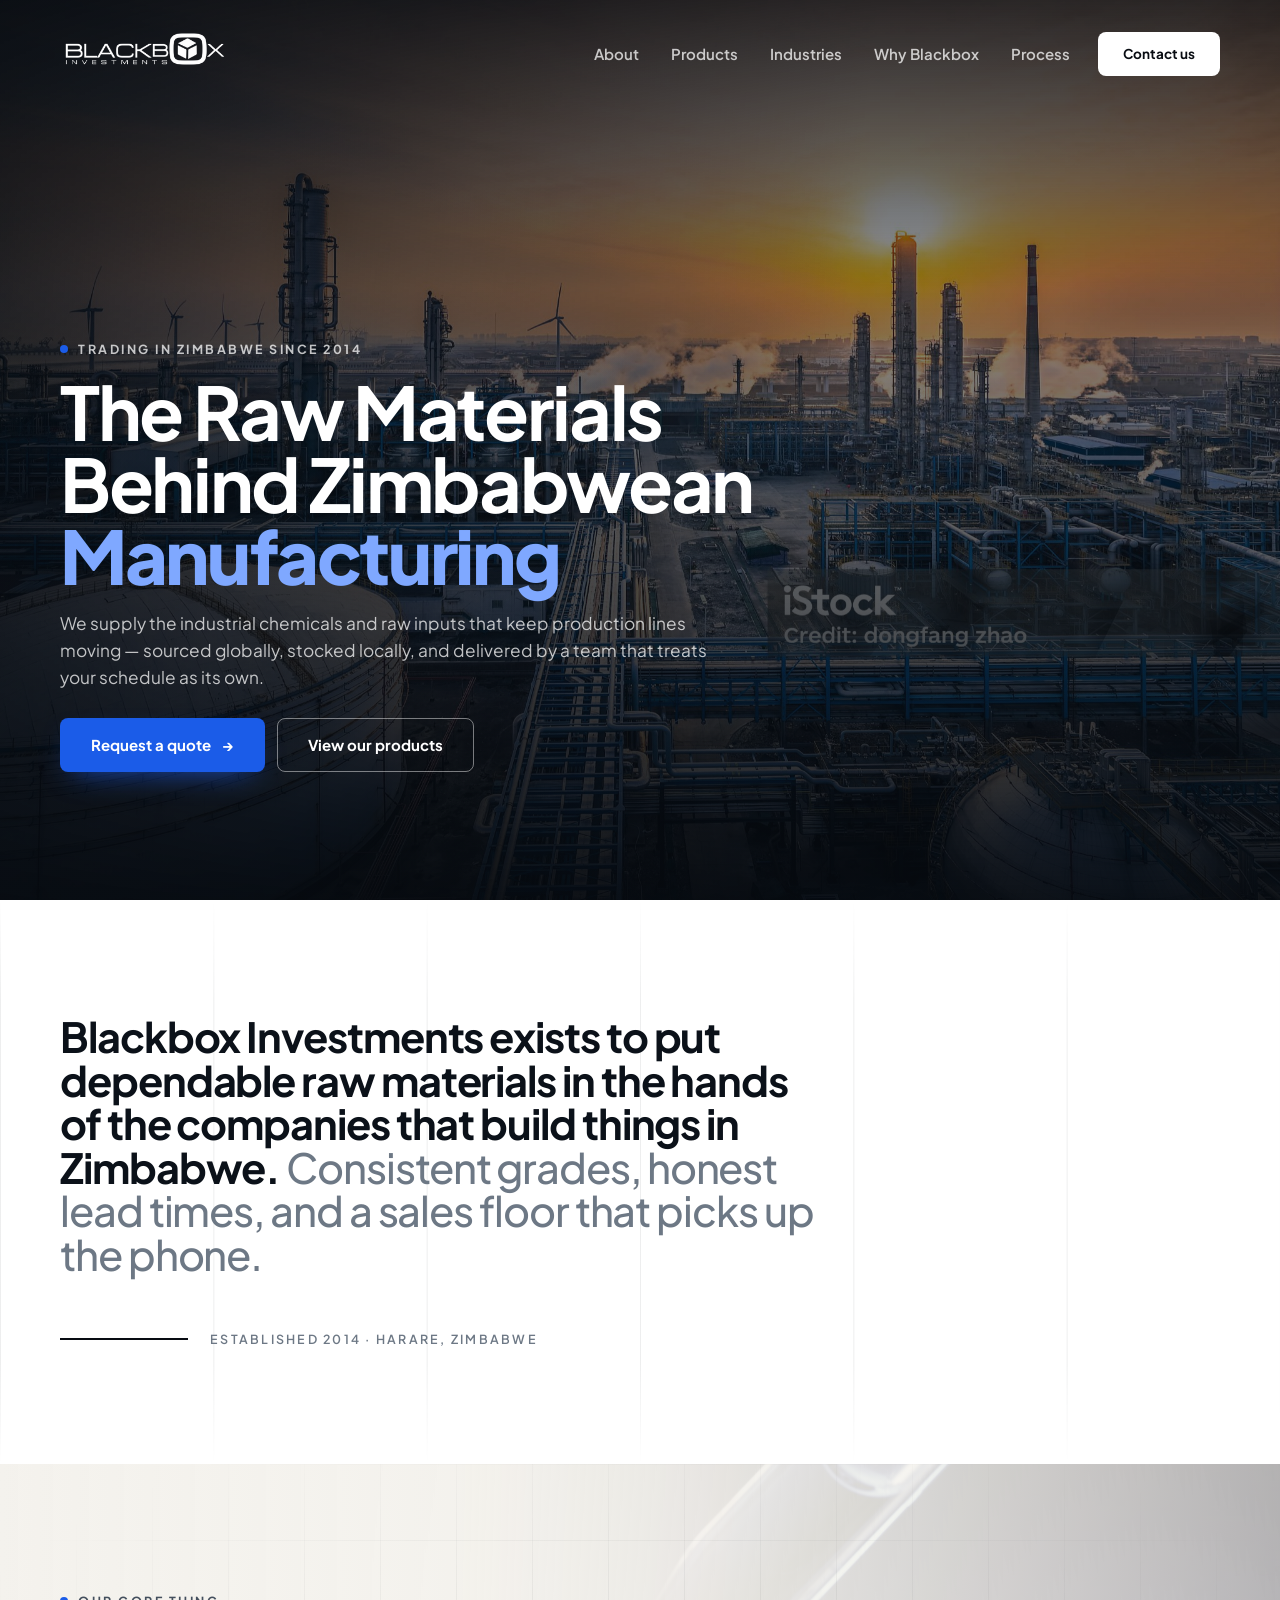
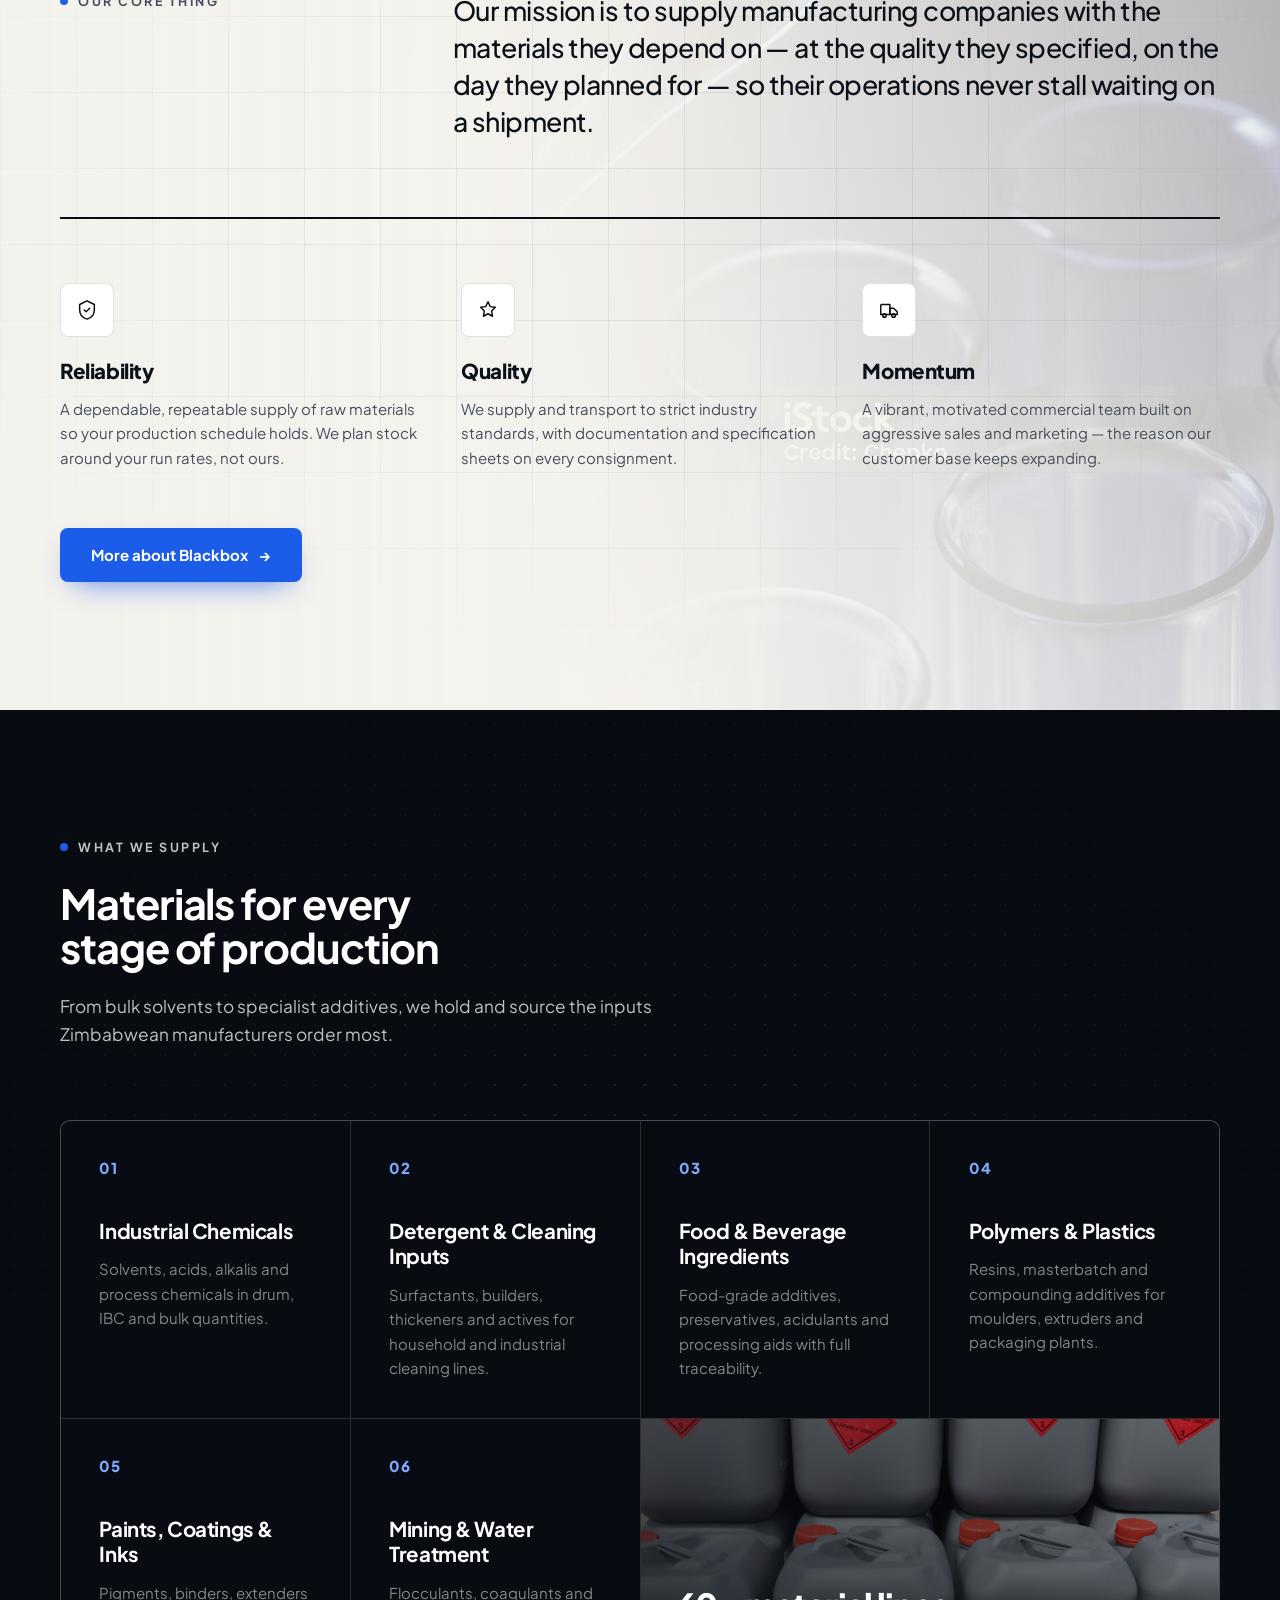
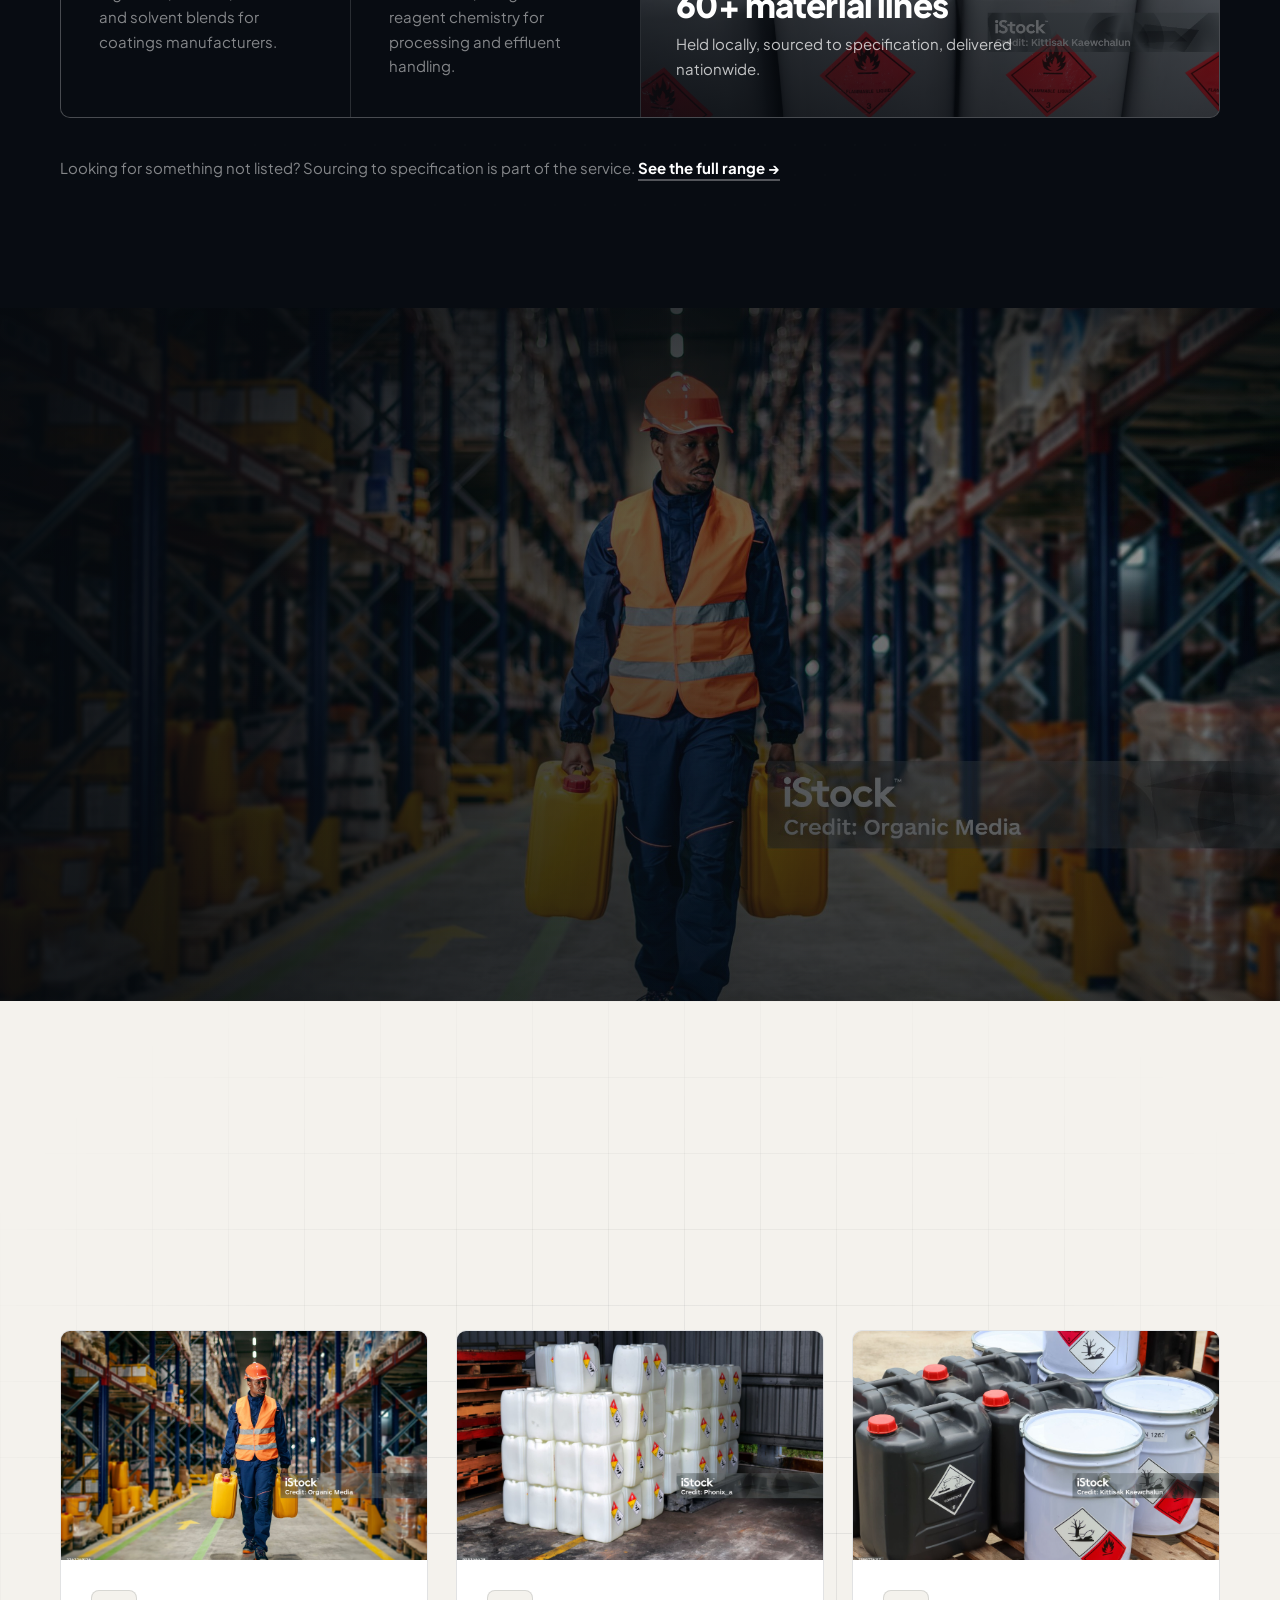
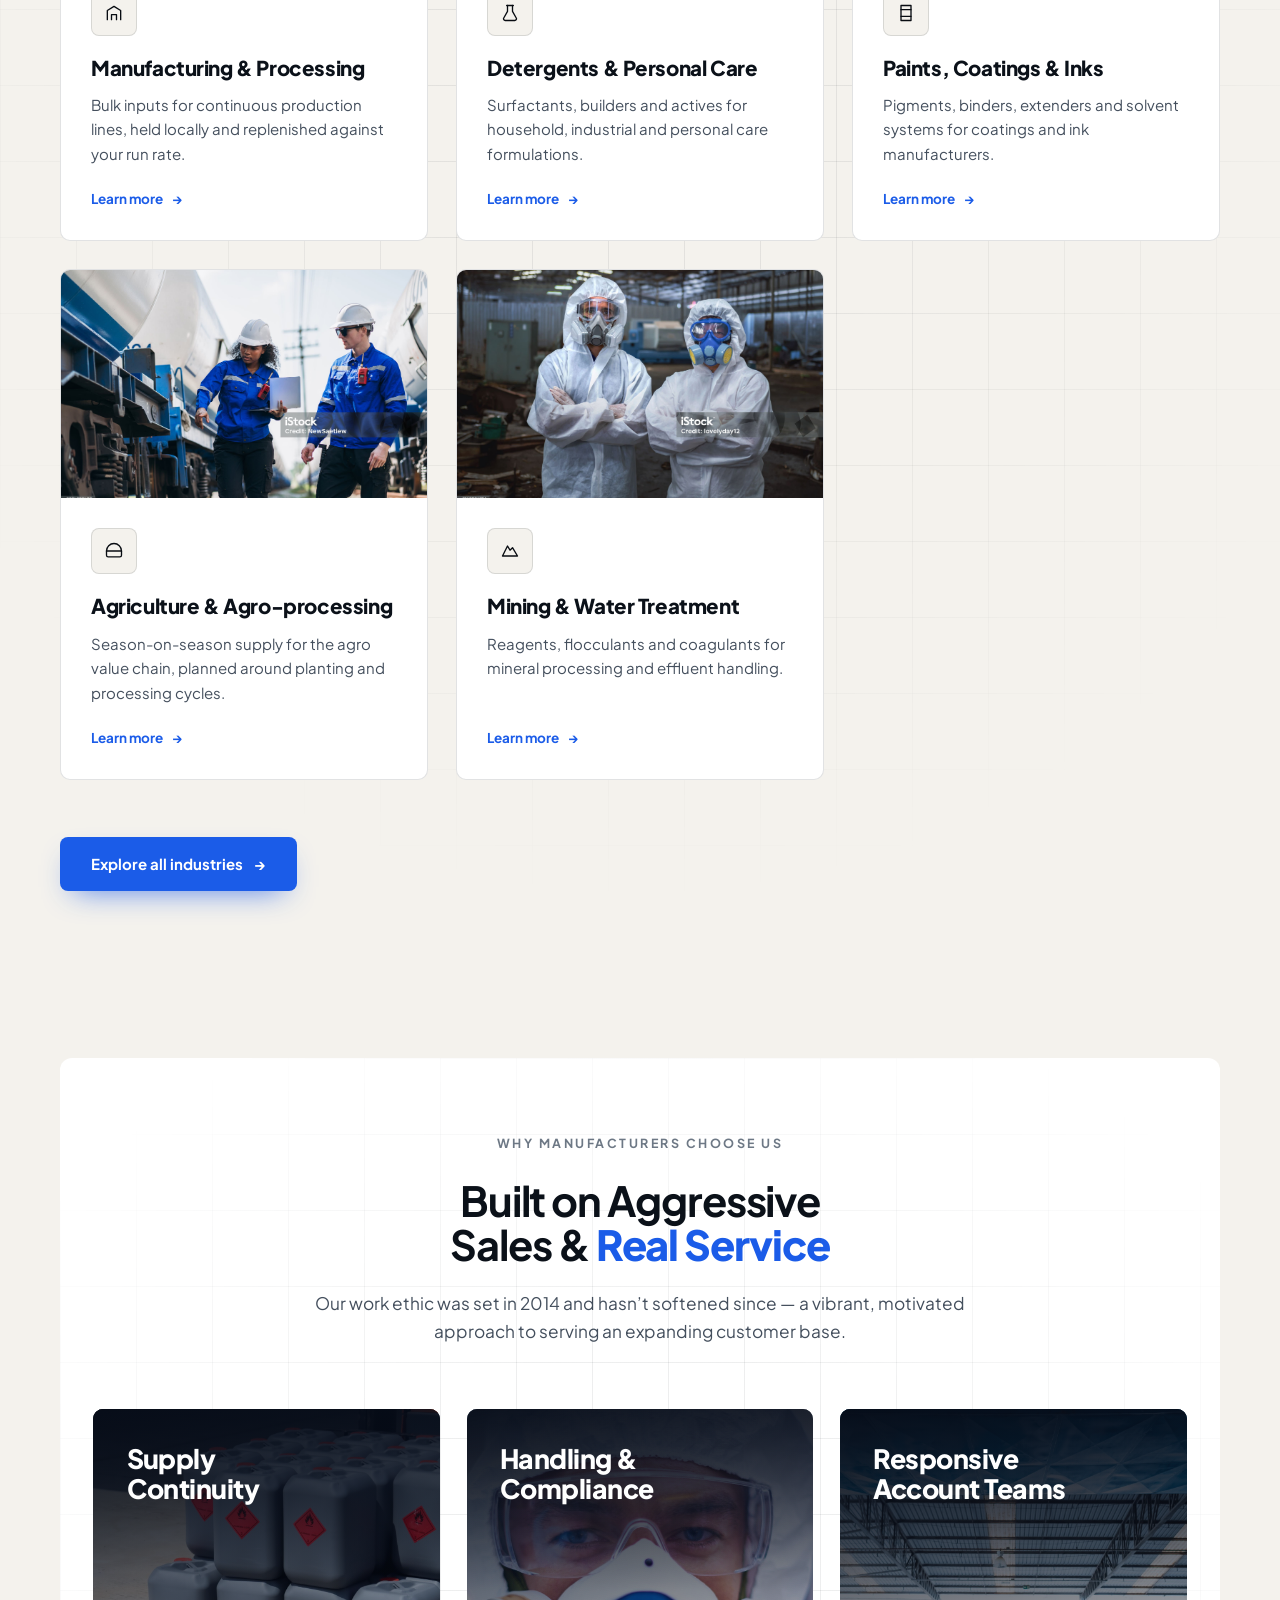
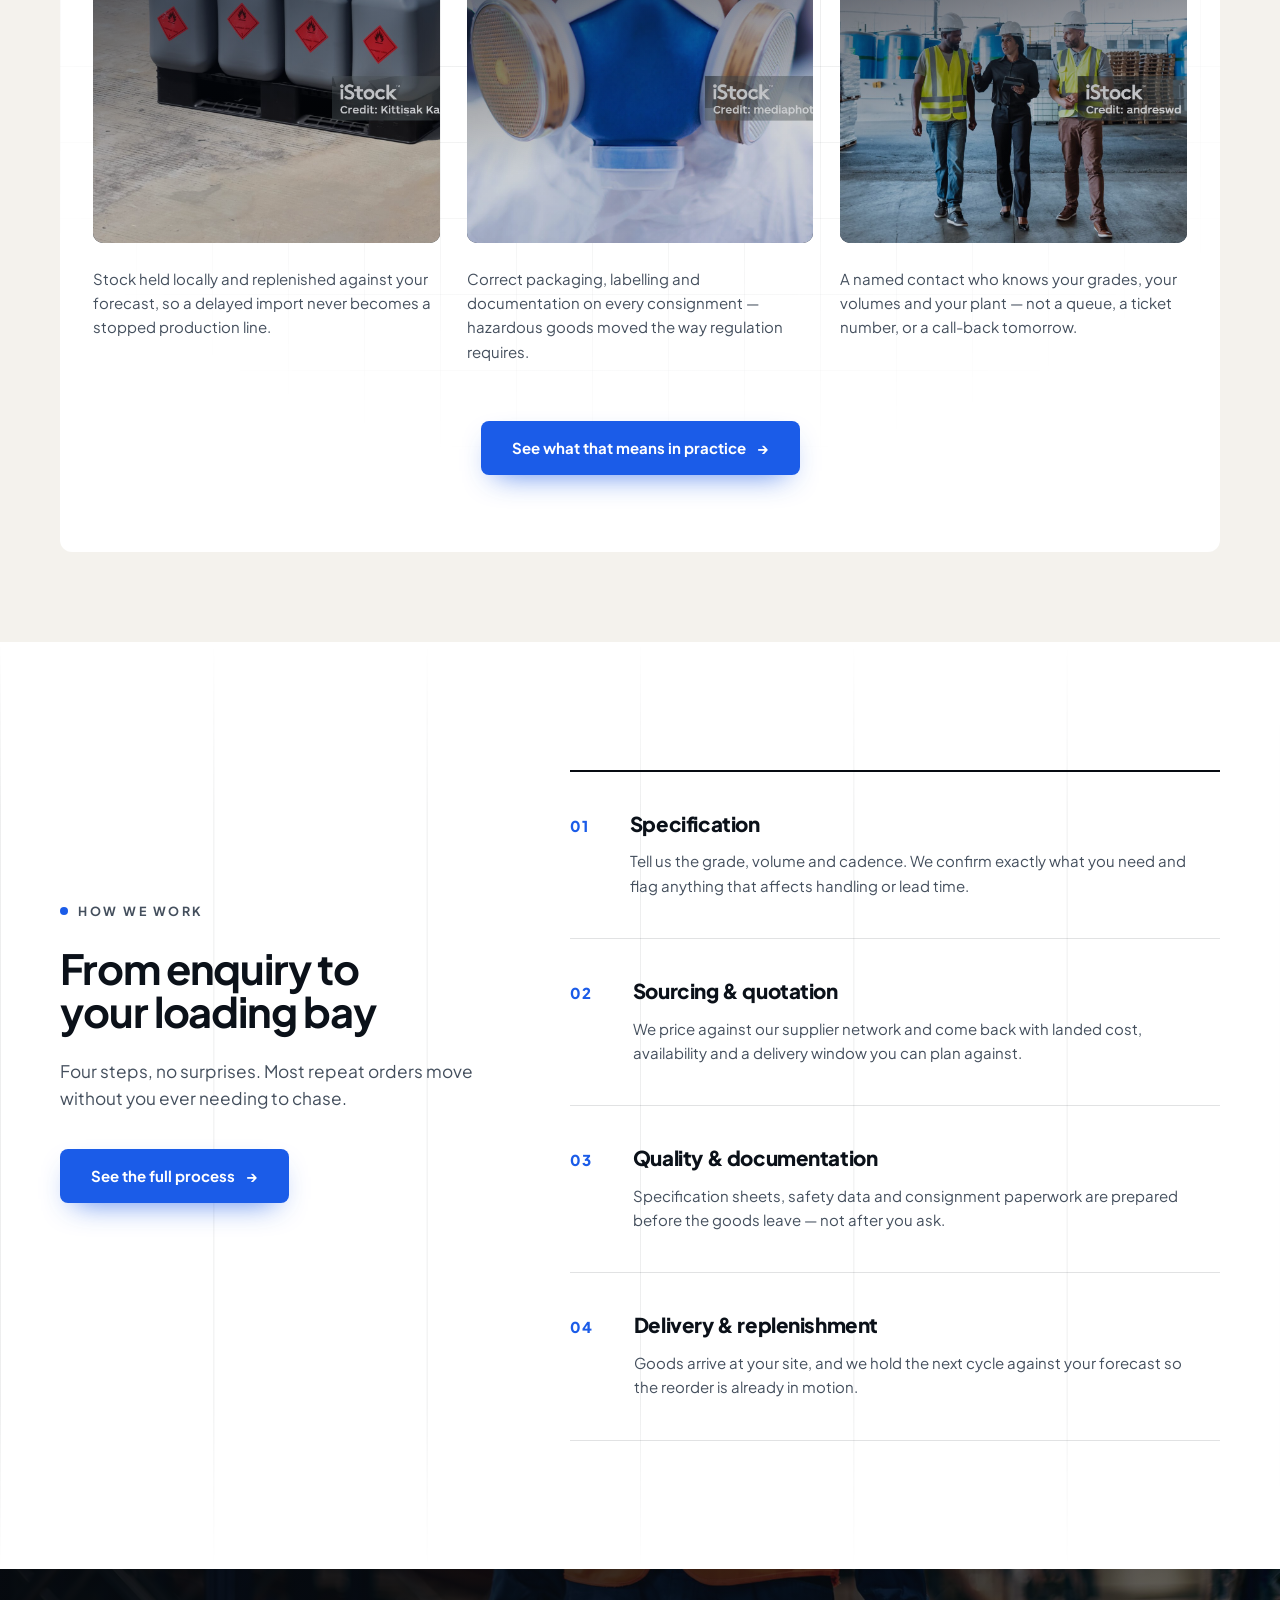
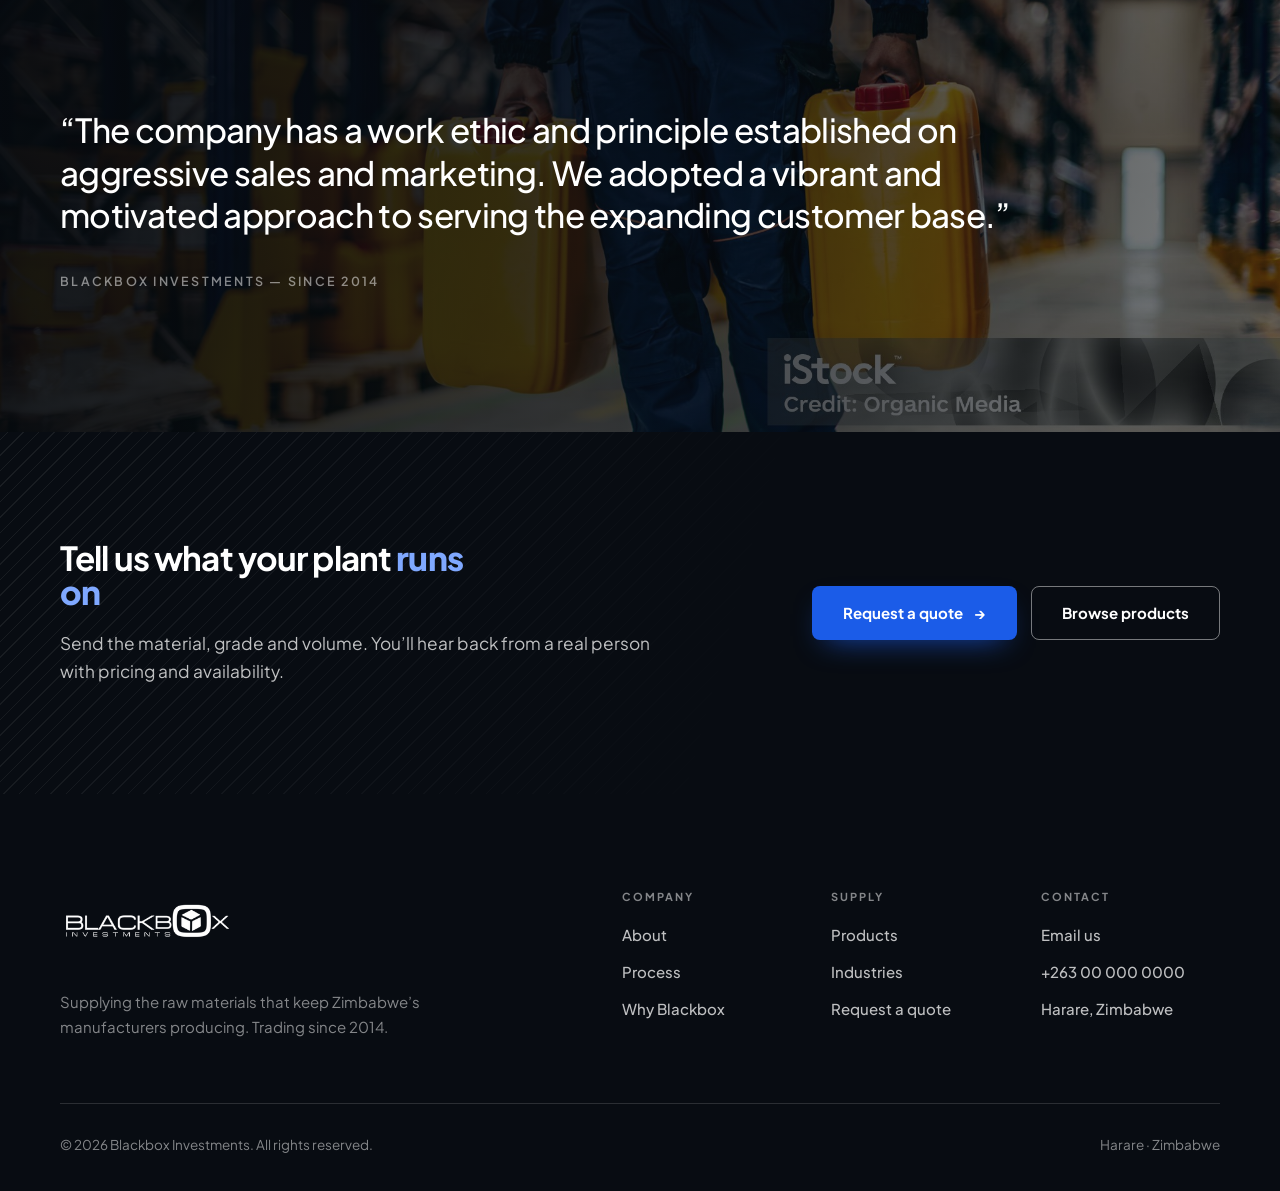
==== commit 10a0a883: "Modular type scale, one-screen hero, blended core BG, pattern system Type — replaced ad-hoc sizes wi" ====
--- a/index.html
+++ b/index.html
@@ -68,15 +68,18 @@
     </div>
   </div>
 
-  <div class="shell hero-strip reveal" data-delay="4">
-    <div class="strip-item"><strong>2014</strong><span>Trading since</span></div>
-    <div class="strip-item"><strong>7+</strong><span>Industries served</span></div>
-    <div class="strip-item"><strong>60+</strong><span>Material lines</span></div>
-    <div class="strip-item"><strong>Nationwide</strong><span>Delivery footprint</span></div>
+  <div class="shell hero-strip-wrap reveal" data-delay="4">
+    <div class="hero-strip">
+      <div class="strip-item"><strong>2014</strong><span>Trading since</span></div>
+      <div class="strip-item"><strong>7+</strong><span>Industries served</span></div>
+      <div class="strip-item"><strong>60+</strong><span>Material lines</span></div>
+      <div class="strip-item"><strong>Nationwide</strong><span>Delivery footprint</span></div>
+    </div>
   </div>
 </section>
 
 <section class="statement" id="about">
+  <div class="pattern pattern--rules" aria-hidden="true"></div>
   <div class="shell">
     <p class="statement-text reveal">
       Blackbox Investments exists to put dependable raw materials in the hands of
@@ -91,6 +94,10 @@
 </section>
 
 <section class="core">
+  <div class="core-bg" aria-hidden="true">
+    <img src="assets/img/lab-pipette.jpg" alt="" loading="lazy">
+  </div>
+  <div class="pattern pattern--grid" aria-hidden="true"></div>
   <div class="shell">
     <div class="core-head">
       <p class="eyebrow reveal"><span class="dot"></span> Our core thing</p>
@@ -101,52 +108,37 @@
       </p>
     </div>
 
-    <div class="core-main">
-      <div class="core-visual reveal">
-        <figure>
-          <img src="assets/img/lab-pipette.jpg" alt="Laboratory pipette dispensing a sample into a test tube" loading="lazy">
-        </figure>
-        <div class="core-badge">
-          <strong>2014</strong>
-          <span>Supplying Zimbabwe&rsquo;s<br>manufacturers since</span>
-        </div>
-      </div>
-
-      <div class="core-features">
-        <article class="core-feature reveal">
-          <span class="feature-icon" aria-hidden="true"><svg viewBox="0 0 24 24" fill="none" stroke="currentColor" stroke-width="1.6" stroke-linecap="round" stroke-linejoin="round"><path d="M12 2 4 6v6c0 5 3.4 8.6 8 10 4.6-1.4 8-5 8-10V6l-8-4Z"/><path d="m9 12 2 2 4-4"/></svg></span>
-          <div>
-            <h3>Reliability</h3>
-            <p>A dependable, repeatable supply of raw materials so your production
-               schedule holds. We plan stock around your run rates, not ours.</p>
-          </div>
-        </article>
-
-        <article class="core-feature reveal" data-delay="1">
-          <span class="feature-icon" aria-hidden="true"><svg viewBox="0 0 24 24" fill="none" stroke="currentColor" stroke-width="1.6" stroke-linecap="round" stroke-linejoin="round"><path d="M12 3l2.5 5.3 5.5.8-4 4 .9 5.7L12 16.1 7.1 18.8 8 13.1l-4-4 5.5-.8L12 3Z"/></svg></span>
-          <div>
-            <h3>Quality</h3>
-            <p>We supply and transport to strict industry standards, with
-               documentation and specification sheets on every consignment.</p>
-          </div>
-        </article>
-
-        <article class="core-feature reveal" data-delay="2">
-          <span class="feature-icon" aria-hidden="true"><svg viewBox="0 0 24 24" fill="none" stroke="currentColor" stroke-width="1.6" stroke-linecap="round" stroke-linejoin="round"><path d="M3 17V7a1 1 0 0 1 1-1h9v11H3Z"/><path d="M13 10h4l4 4v3h-8v-7Z"/><circle cx="7" cy="18" r="2"/><circle cx="17" cy="18" r="2"/></svg></span>
-          <div>
-            <h3>Momentum</h3>
-            <p>A vibrant, motivated commercial team built on aggressive sales and
-               marketing &mdash; the reason our customer base keeps expanding.</p>
-          </div>
-        </article>
-
-        <a class="btn btn--primary reveal" data-delay="3" href="about.html">More about Blackbox <span class="btn-arrow" aria-hidden="true">&rarr;</span></a>
-      </div>
+    <div class="core-features">
+      <article class="core-feature reveal">
+        <span class="feature-icon" aria-hidden="true"><svg viewBox="0 0 24 24" fill="none" stroke="currentColor" stroke-width="1.6" stroke-linecap="round" stroke-linejoin="round"><path d="M12 2 4 6v6c0 5 3.4 8.6 8 10 4.6-1.4 8-5 8-10V6l-8-4Z"/><path d="m9 12 2 2 4-4"/></svg></span>
+        <h3>Reliability</h3>
+        <p>A dependable, repeatable supply of raw materials so your production
+           schedule holds. We plan stock around your run rates, not ours.</p>
+      </article>
+
+      <article class="core-feature reveal" data-delay="1">
+        <span class="feature-icon" aria-hidden="true"><svg viewBox="0 0 24 24" fill="none" stroke="currentColor" stroke-width="1.6" stroke-linecap="round" stroke-linejoin="round"><path d="M12 3l2.5 5.3 5.5.8-4 4 .9 5.7L12 16.1 7.1 18.8 8 13.1l-4-4 5.5-.8L12 3Z"/></svg></span>
+        <h3>Quality</h3>
+        <p>We supply and transport to strict industry standards, with
+           documentation and specification sheets on every consignment.</p>
+      </article>
+
+      <article class="core-feature reveal" data-delay="2">
+        <span class="feature-icon" aria-hidden="true"><svg viewBox="0 0 24 24" fill="none" stroke="currentColor" stroke-width="1.6" stroke-linecap="round" stroke-linejoin="round"><path d="M3 17V7a1 1 0 0 1 1-1h9v11H3Z"/><path d="M13 10h4l4 4v3h-8v-7Z"/><circle cx="7" cy="18" r="2"/><circle cx="17" cy="18" r="2"/></svg></span>
+        <h3>Momentum</h3>
+        <p>A vibrant, motivated commercial team built on aggressive sales and
+           marketing &mdash; the reason our customer base keeps expanding.</p>
+      </article>
+    </div>
+
+    <div class="section-foot reveal">
+      <a class="btn btn--primary" href="about.html">More about Blackbox <span class="btn-arrow" aria-hidden="true">&rarr;</span></a>
     </div>
   </div>
 </section>
 
 <section class="products" id="products">
+  <div class="pattern pattern--dots" aria-hidden="true"></div>
   <div class="shell">
     <div class="section-head">
       <p class="eyebrow eyebrow--light reveal"><span class="dot"></span> What we supply</p>
@@ -226,6 +218,7 @@
 </section>
 
 <section class="industries" id="industries">
+  <div class="pattern pattern--grid" aria-hidden="true"></div>
   <div class="shell">
     <div class="section-head section-head--split">
       <div>
@@ -300,6 +293,7 @@
 <section class="benefits" id="benefits">
   <div class="shell">
     <div class="benefits-card">
+      <div class="pattern pattern--grid" aria-hidden="true"></div>
       <div class="section-head reveal">
         <p class="eyebrow eyebrow--muted">Why manufacturers choose us</p>
         <h2 class="section-title">
@@ -348,6 +342,7 @@
 </section>
 
 <section class="process" id="process">
+  <div class="pattern pattern--rules" aria-hidden="true"></div>
   <div class="shell process-inner">
     <div class="process-head">
       <p class="eyebrow reveal"><span class="dot"></span> How we work</p>
@@ -409,6 +404,7 @@
 </section>
 
 <section class="cta-band">
+  <div class="pattern pattern--hatch" aria-hidden="true"></div>
   <div class="shell cta-inner">
     <div class="reveal">
       <h2>Tell us what your plant <em>runs on</em></h2>
--- a/assets/css/styles.css
+++ b/assets/css/styles.css
@@ -5,7 +5,7 @@
    ========================================================= */
 
 :root{
-  /* palette */
+  /* ---------- palette ---------- */
   --ink:        #080C12;
   --ink-2:      #111925;
   --navy:       #0A1524;
@@ -27,7 +27,49 @@
   --line-2:     rgba(11,17,25,.2);
   --line-dark:  rgba(255,255,255,.14);
 
-  /* geometry — premium small corners */
+  /* pattern ink */
+  --pat-light:  rgba(11,17,25,.07);
+  --pat-dark:   rgba(255,255,255,.07);
+
+  /* ---------------------------------------------------------
+     TYPE SCALE — modular, ratio 1.25 (major third), base 17px
+     17 · 21.25 · 26.6 · 33.2 · 41.5 · 51.9 · 64.8 · 81
+     plus two documented half-steps (15, 19): the jump from body
+     to h3 is too abrupt for content-heavy pages.
+
+     Optical sizing: tracking tightens as size grows and leading
+     shortens. Negative tracking is reserved for display sizes,
+     body sits at 0, small uppercase labels take positive tracking.
+     --------------------------------------------------------- */
+  --fs-label:   11px;
+  --fs-eyebrow: 12.5px;
+  --fs-xs:      13.5px;
+  --fs-sm:      15px;
+  --fs-base:    17px;
+  --fs-md:      clamp(16px, 1.35vw, 19px);
+  --fs-lg:      clamp(18px, 1.6vw, 21.25px);
+  --fs-xl:      clamp(20px, 2.1vw, 26.6px);
+  --fs-2xl:     clamp(25px, 3.2vw, 33.2px);
+  --fs-3xl:     clamp(29px, 4.2vw, 41.5px);
+  --fs-4xl:     clamp(33px, 5.4vw, 51.9px);
+  /* hero display is capped by viewport HEIGHT as well as width, so a
+     short screen shrinks the type instead of pushing content below the fold */
+  --fs-5xl:     clamp(30px, min(7.2vw, 8.2vh), 76px);
+
+  --tr-display: -.032em;
+  --tr-head:    -.026em;
+  --tr-title:   -.02em;
+  --tr-label:   .18em;
+  --tr-eyebrow: .2em;
+
+  --lh-display: .98;
+  --lh-head:    1.05;
+  --lh-title:   1.25;
+  --lh-lead:    1.4;
+  --lh-body:    1.6;
+  --lh-sm:      1.62;
+
+  /* ---------- geometry ---------- */
   --r-sm: 4px;
   --r-md: 8px;
   --r-lg: 10px;
@@ -51,8 +93,8 @@
   color:var(--text);
   font-family:"Plus Jakarta Sans", ui-sans-serif, system-ui, -apple-system,
               "Segoe UI", Roboto, Helvetica, Arial, sans-serif;
-  font-size:17px;
-  line-height:1.6;
+  font-size:var(--fs-base);
+  line-height:var(--lh-body);
   font-weight:400;
   -webkit-font-smoothing:antialiased;
   text-rendering:optimizeLegibility;
@@ -61,12 +103,11 @@
 
 img{ max-width:100%; display:block; }
 a{ color:inherit; text-decoration:none; }
-h1,h2,h3,h4{ margin:0; font-weight:700; letter-spacing:-.03em; line-height:1.08; }
+h1,h2,h3,h4{ margin:0; font-weight:700; letter-spacing:var(--tr-title); line-height:var(--lh-title); }
 p{ margin:0; }
 ul,ol{ margin:0; padding:0; list-style:none; }
 button{ font:inherit; color:inherit; }
 
-/* anchored targets clear the fixed header */
 :target,
 section[id],
 .detail-row[id]{ scroll-margin-top:calc(var(--header-h) + 24px); }
@@ -76,6 +117,8 @@
   max-width:var(--shell);
   margin-inline:auto;
   padding-inline:var(--gutter);
+  position:relative;
+  z-index:1;
 }
 
 .skip-link{
@@ -92,12 +135,58 @@
 }
 
 /* =========================================================
+   DECORATIVE PATTERNS
+   Pure CSS, non-interactive, masked so they read as texture
+   rather than wallpaper.
+   ========================================================= */
+.pattern{
+  position:absolute; inset:0; z-index:0;
+  pointer-events:none;
+}
+
+/* fine architectural grid */
+.pattern--grid{
+  background-image:
+    linear-gradient(to right,  var(--pat-light) 1px, transparent 1px),
+    linear-gradient(to bottom, var(--pat-light) 1px, transparent 1px);
+  background-size:76px 76px;
+  -webkit-mask-image:radial-gradient(ellipse 78% 64% at 50% 42%, #000 24%, transparent 80%);
+          mask-image:radial-gradient(ellipse 78% 64% at 50% 42%, #000 24%, transparent 80%);
+}
+
+/* dot matrix — used on the dark sections */
+.pattern--dots{
+  background-image:radial-gradient(var(--pat-dark) 1.25px, transparent 1.25px);
+  background-size:30px 30px;
+  -webkit-mask-image:radial-gradient(ellipse 80% 70% at 50% 40%, #000 18%, transparent 82%);
+          mask-image:radial-gradient(ellipse 80% 70% at 50% 40%, #000 18%, transparent 82%);
+}
+
+/* evenly spaced vertical column rules — editorial / drawing-sheet feel */
+.pattern--rules{
+  background-image:linear-gradient(to right, var(--pat-light) 1px, transparent 1px);
+  background-size:calc(100% / 6) 100%;
+  -webkit-mask-image:linear-gradient(to bottom, transparent, #000 18%, #000 82%, transparent);
+          mask-image:linear-gradient(to bottom, transparent, #000 18%, #000 82%, transparent);
+}
+
+/* diagonal hatch */
+.pattern--hatch{
+  background-image:repeating-linear-gradient(
+    -45deg, var(--pat-dark) 0 1px, transparent 1px 11px);
+  -webkit-mask-image:linear-gradient(105deg, #000 0%, transparent 62%);
+          mask-image:linear-gradient(105deg, #000 0%, transparent 62%);
+}
+
+/* =========================================================
    SHARED TYPE
    ========================================================= */
 .eyebrow{
   display:flex; align-items:center; gap:10px;
   margin:0 0 26px;
-  font-size:.75rem; font-weight:700; letter-spacing:.2em; text-transform:uppercase;
+  font-size:var(--fs-eyebrow); font-weight:700;
+  letter-spacing:var(--tr-eyebrow); text-transform:uppercase;
+  line-height:1.5;
   color:var(--text-mid);
 }
 .eyebrow .dot{
@@ -108,10 +197,10 @@
 .eyebrow--muted{ justify-content:center; color:var(--text-soft); }
 
 .section-title{
-  font-size:clamp(2.4rem, 5vw, 4rem);
+  font-size:var(--fs-3xl);
   font-weight:700;
-  line-height:1.02;
-  letter-spacing:-.042em;
+  line-height:var(--lh-head);
+  letter-spacing:var(--tr-head);
   text-wrap:balance;
 }
 .section-title em{ font-style:normal; font-weight:800; color:var(--accent); }
@@ -121,13 +210,13 @@
 .section-sub{
   margin-top:24px;
   max-width:56ch;
-  font-size:1.0625rem;
-  line-height:1.65;
+  font-size:var(--fs-md);
+  line-height:var(--lh-body);
   color:var(--text-mid);
 }
 .section-sub--light{ color:var(--on-dark-mid); }
 
-.section-head{ max-width:680px; }
+.section-head{ max-width:700px; }
 .section-head--split{
   display:grid; grid-template-columns:minmax(0,1fr) minmax(0,.8fr);
   gap:clamp(24px,4vw,72px); align-items:end;
@@ -150,7 +239,8 @@
   border:1.5px solid var(--btn-bd);
   border-radius:var(--r-md);
   background:var(--btn-bg); color:var(--btn-fg);
-  font-size:.9375rem; font-weight:700; letter-spacing:-.005em;
+  font-size:var(--fs-sm); font-weight:700; letter-spacing:0;
+  line-height:1.2;
   cursor:pointer;
   transition:transform .35s var(--ease), background-color .3s var(--ease),
              color .3s var(--ease), border-color .3s var(--ease), box-shadow .3s var(--ease);
@@ -161,7 +251,7 @@
 .btn--primary:hover{ --btn-bg:var(--accent-dk); box-shadow:0 20px 40px -16px rgba(27,92,232,.9); }
 .btn--ghost{ --btn-bg:transparent; --btn-fg:#fff; --btn-bd:rgba(255,255,255,.45); }
 .btn--ghost:hover{ --btn-bg:rgba(255,255,255,.12); --btn-bd:#fff; }
-.btn--pill{ --btn-bg:#fff; --btn-fg:var(--ink); padding:13px 24px; font-size:.875rem; }
+.btn--pill{ --btn-bg:#fff; --btn-fg:var(--ink); padding:13px 24px; font-size:var(--fs-xs); }
 .btn--pill:hover{ --btn-bg:var(--accent); --btn-fg:#fff; }
 .btn--block{ width:100%; }
 .btn-arrow{ transition:transform .35s var(--ease); }
@@ -170,7 +260,7 @@
 .link-arrow{
   margin-top:auto; padding-top:22px;
   display:inline-flex; align-items:center; gap:9px;
-  font-size:.875rem; font-weight:700; color:var(--accent);
+  font-size:var(--fs-xs); font-weight:700; color:var(--accent);
   align-self:flex-start;
 }
 .link-arrow span{ transition:transform .35s var(--ease); }
@@ -219,7 +309,7 @@
 .nav{
   margin-left:auto;
   display:flex; align-items:center; gap:32px;
-  font-size:.9375rem; font-weight:600;
+  font-size:var(--fs-sm); font-weight:600;
   color:var(--on-dark-mid);
   transition:color .4s var(--ease);
 }
@@ -267,13 +357,14 @@
 .nav-toggle[aria-expanded="true"] span:last-child{ transform:translateY(-3.5px) rotate(-45deg); }
 
 /* =========================================================
-   HERO
+   HERO  — must fit one screen at every viewport
    ========================================================= */
 .hero{
   position:relative;
-  min-height:min(100svh, 960px);
+  min-height:100vh;
+  min-height:100svh;
   display:flex; flex-direction:column; justify-content:flex-end;
-  padding:210px 0 0;
+  padding-top:calc(var(--header-h) + clamp(6px, 1.6vh, 24px));
   color:var(--on-dark);
   overflow:hidden;
 }
@@ -294,29 +385,36 @@
     linear-gradient(96deg, rgba(6,10,15,.8) 0%, rgba(6,10,15,.2) 64%);
 }
 
-.hero-inner{ position:relative; z-index:1; padding-bottom:clamp(54px,7vw,92px); }
+.hero-inner{
+  position:relative; z-index:1;
+  padding-bottom:clamp(20px, 4vh, 72px);
+}
+.hero .eyebrow{ margin-bottom:clamp(10px, 1.8vh, 24px); }
 
 .hero-title{
-  font-size:clamp(2.9rem, 7.6vw, 6rem);
+  font-size:var(--fs-5xl);
   font-weight:700;
-  line-height:.98;
-  letter-spacing:-.045em;
+  line-height:var(--lh-display);
+  letter-spacing:var(--tr-display);
   text-wrap:balance;
 }
 .hero-title em{ font-style:normal; font-weight:800; color:var(--accent-lt); }
 
 .hero-sub{
-  margin-top:30px;
+  margin-top:clamp(11px, 2vh, 28px);
   max-width:52ch;
-  font-size:clamp(1.0625rem, 1.4vw, 1.25rem);
+  font-size:clamp(14.5px, min(1.35vw, 1.95vh), 19px);
   color:var(--on-dark-mid);
-  line-height:1.62;
-}
-
-.hero-cta{ margin-top:40px; display:flex; flex-wrap:wrap; gap:14px; }
-
+  line-height:1.56;
+}
+
+.hero-cta{
+  margin-top:clamp(15px, 3vh, 38px);
+  display:flex; flex-wrap:wrap; gap:12px;
+}
+
+.hero-strip-wrap{ position:relative; z-index:1; }
 .hero-strip{
-  position:relative; z-index:1;
   display:grid; grid-template-columns:repeat(4, 1fr);
   gap:1px;
   border-top:1px solid var(--line-dark);
@@ -326,31 +424,33 @@
   background:rgba(6,10,15,.42);
   backdrop-filter:blur(8px);
   -webkit-backdrop-filter:blur(8px);
-  padding:30px clamp(16px,2.2vw,30px) 34px;
-  display:flex; flex-direction:column; gap:6px;
+  padding:clamp(12px,2.2vh,30px) clamp(14px,2.2vw,30px) clamp(14px,2.4vh,34px);
+  display:flex; flex-direction:column; gap:clamp(2px,.6vh,6px);
 }
 .strip-item strong{
-  font-size:clamp(1.6rem,2.9vw,2.35rem); font-weight:800;
-  letter-spacing:-.04em; line-height:1;
+  font-size:clamp(17px, min(2.9vw, 3.2vh), 37px);
+  font-weight:800; letter-spacing:var(--tr-head); line-height:1;
 }
 .strip-item span{
-  font-size:.75rem; font-weight:600; letter-spacing:.14em; text-transform:uppercase;
-  color:var(--on-dark-soft);
+  font-size:clamp(9px, 1.3vh, 12.5px);
+  font-weight:600; letter-spacing:.14em; text-transform:uppercase;
+  color:var(--on-dark-soft); line-height:1.35;
 }
 
 /* =========================================================
    STATEMENT
    ========================================================= */
 .statement{
+  position:relative; overflow:hidden;
   background:var(--white);
   padding:clamp(84px,9vw,144px) 0;
 }
 .statement-text{
   max-width:min(100%, 26ch);
-  font-size:clamp(2rem, 4.4vw, 3.6rem);
+  font-size:var(--fs-3xl);
   font-weight:700;
-  line-height:1.08;
-  letter-spacing:-.042em;
+  line-height:var(--lh-head);
+  letter-spacing:var(--tr-head);
   text-wrap:pretty;
 }
 .statement-text span{ color:var(--text-soft); font-weight:500; }
@@ -358,15 +458,36 @@
 .statement-meta{
   margin-top:52px;
   display:flex; align-items:center; gap:22px;
-  font-size:.78125rem; font-weight:600; letter-spacing:.18em; text-transform:uppercase;
+  font-size:var(--fs-eyebrow); font-weight:600;
+  letter-spacing:var(--tr-label); text-transform:uppercase;
   color:var(--text-soft);
 }
 .statement-meta .rule{ height:2px; width:clamp(44px,10vw,132px); background:var(--ink); }
 
 /* =========================================================
-   CORE  (mission + feature list)
-   ========================================================= */
-.core{ background:var(--paper); padding:var(--sec-y) 0; }
+   CORE — photograph blended into the section background
+   ========================================================= */
+.core{
+  position:relative; overflow:hidden;
+  background:var(--paper);
+  padding:var(--sec-y) 0;
+  isolation:isolate;
+}
+.core-bg{ position:absolute; inset:0; z-index:0; pointer-events:none; }
+.core-bg img{
+  width:100%; height:100%; object-fit:cover; object-position:72% 42%;
+  opacity:.58;
+  filter:grayscale(.55) contrast(1.04);
+  mix-blend-mode:luminosity;
+  -webkit-mask-image:linear-gradient(255deg, #000 0%, rgba(0,0,0,.55) 34%, transparent 62%);
+          mask-image:linear-gradient(255deg, #000 0%, rgba(0,0,0,.55) 34%, transparent 62%);
+}
+/* keeps the copy fully legible over the blended photo */
+.core-bg::after{
+  content:""; position:absolute; inset:0;
+  background:linear-gradient(90deg,
+    var(--paper) 0%, rgba(244,242,237,.95) 36%, rgba(244,242,237,.7) 66%, rgba(244,242,237,.5) 100%);
+}
 
 .core-head{
   display:grid; grid-template-columns:minmax(0,.3fr) minmax(0,.7fr);
@@ -374,58 +495,27 @@
   align-items:start;
 }
 .core-lead{
-  font-size:clamp(1.3rem, 2.3vw, 1.85rem);
+  font-size:var(--fs-xl);
   font-weight:500;
-  line-height:1.36;
-  letter-spacing:-.028em;
-}
-
-.core-main{
+  line-height:var(--lh-lead);
+  letter-spacing:var(--tr-title);
+}
+
+.core-features{
   margin-top:clamp(52px,6vw,88px);
   padding-top:clamp(48px,5vw,72px);
   border-top:2px solid var(--ink);
   display:grid;
-  grid-template-columns:minmax(0,.86fr) minmax(0,1.14fr);
-  gap:clamp(40px,6vw,96px);
-  align-items:center;
-}
-
-.core-visual{ position:relative; }
-.core-visual figure{
-  margin:0; border-radius:var(--r-lg); overflow:hidden; background:var(--paper-2);
-}
-.core-visual img{ width:100%; aspect-ratio:4/5; object-fit:cover; }
-.core-badge{
-  position:absolute; left:-26px; bottom:34px;
-  background:var(--ink); color:#fff;
-  padding:26px 30px 28px;
-  border-radius:var(--r-md);
-  box-shadow:0 32px 64px -32px rgba(8,12,18,.8);
-  max-width:78%;
-}
-.core-badge strong{
-  display:block;
-  font-size:clamp(1.9rem,3vw,2.5rem); font-weight:800;
-  letter-spacing:-.04em; line-height:1;
-}
-.core-badge span{
-  display:block; margin-top:10px;
-  font-size:.75rem; font-weight:600; letter-spacing:.14em; text-transform:uppercase;
-  color:var(--on-dark-soft); line-height:1.55;
-}
-
-.core-features{ display:flex; flex-direction:column; }
-.core-feature{
-  display:grid; grid-template-columns:auto 1fr;
-  gap:clamp(18px,2.2vw,30px);
-  padding:clamp(24px,2.8vw,34px) 0;
-  border-top:1px solid var(--line);
-}
-.core-feature:first-child{ border-top:0; padding-top:0; }
-.core-feature h3{ font-size:1.25rem; font-weight:800; letter-spacing:-.028em; }
+  grid-template-columns:repeat(3, minmax(0,1fr));
+  gap:clamp(28px,3.4vw,52px);
+}
+.core-feature h3{
+  margin-top:22px;
+  font-size:var(--fs-lg); font-weight:800; letter-spacing:var(--tr-title);
+}
 .core-feature p{
-  margin-top:11px; font-size:.9375rem; line-height:1.66;
-  color:var(--text-mid); max-width:46ch;
+  margin-top:12px; font-size:var(--fs-sm); line-height:var(--lh-sm);
+  color:var(--text-mid); max-width:40ch;
 }
 .feature-icon{
   display:grid; place-items:center; flex:none;
@@ -438,12 +528,12 @@
 .core-feature:hover .feature-icon{
   background:var(--accent); color:#fff; border-color:var(--accent);
 }
-.core-features .btn{ margin-top:clamp(30px,3.2vw,42px); align-self:flex-start; }
 
 /* =========================================================
    PRODUCTS
    ========================================================= */
 .products{
+  position:relative; overflow:hidden;
   background:var(--ink);
   color:var(--on-dark);
   padding:var(--sec-y) 0;
@@ -468,21 +558,20 @@
 }
 .product-card:hover{ background:var(--ink-2); }
 .product-index{
-  font-size:1rem; font-weight:800; letter-spacing:.06em;
-  color:var(--accent-lt);
+  font-size:var(--fs-sm); font-weight:800; letter-spacing:.06em;
+  color:var(--accent-lt); line-height:1;
 }
 .product-card h3{
   margin-top:44px;
-  font-size:1.3125rem; font-weight:700; letter-spacing:-.028em;
+  font-size:var(--fs-lg); font-weight:700; letter-spacing:var(--tr-title);
 }
 .product-card p{
-  margin-top:13px; font-size:.9375rem; line-height:1.62;
+  margin-top:13px; font-size:var(--fs-sm); line-height:var(--lh-sm);
   color:var(--on-dark-soft);
   transition:color .4s var(--ease);
 }
 .product-card:hover p{ color:var(--on-dark-mid); }
 
-/* photo tile filling the tail of the grid */
 .product-card--media{
   position:relative;
   padding:0; overflow:hidden;
@@ -507,16 +596,17 @@
   display:flex; flex-direction:column; gap:9px;
 }
 .pc-media-label strong{
-  font-size:clamp(1.35rem,2.1vw,1.75rem); font-weight:800;
-  letter-spacing:-.035em; line-height:1.05;
+  font-size:var(--fs-2xl); font-weight:800;
+  letter-spacing:var(--tr-head); line-height:1.05;
 }
 .pc-media-label span{
-  font-size:.9375rem; color:var(--on-dark-mid); line-height:1.5; max-width:34ch;
+  font-size:var(--fs-sm); color:var(--on-dark-mid);
+  line-height:var(--lh-sm); max-width:34ch;
 }
 
 .products-note{
   margin-top:38px;
-  font-size:.9375rem; color:var(--on-dark-soft);
+  font-size:var(--fs-sm); color:var(--on-dark-soft);
 }
 .products-note a{
   color:#fff; font-weight:700;
@@ -527,7 +617,7 @@
 .products-note a:hover{ color:var(--accent-lt); border-color:var(--accent-lt); }
 
 /* =========================================================
-   FIELD BAND  (full-bleed photo section)
+   FIELD BAND
    ========================================================= */
 .field-band{
   position:relative;
@@ -543,16 +633,15 @@
     linear-gradient(100deg, rgba(6,10,15,.93) 0%, rgba(6,10,15,.62) 48%, rgba(6,10,15,.34) 100%),
     linear-gradient(180deg, rgba(6,10,15,.55) 0%, rgba(6,10,15,0) 30%, rgba(6,10,15,.55) 100%);
 }
-.field-band .shell{ position:relative; z-index:1; }
 .band-title{
   max-width:17ch;
-  font-size:clamp(2.2rem,4.8vw,3.75rem);
-  font-weight:700; line-height:1.02; letter-spacing:-.042em;
+  font-size:var(--fs-3xl);
+  font-weight:700; line-height:var(--lh-head); letter-spacing:var(--tr-head);
 }
 .band-title em{ font-style:normal; font-weight:800; color:var(--accent-lt); }
 .band-sub{
   margin-top:24px; max-width:50ch;
-  font-size:1.0625rem; line-height:1.65; color:var(--on-dark-mid);
+  font-size:var(--fs-md); line-height:var(--lh-body); color:var(--on-dark-mid);
 }
 .band-stats{
   margin-top:clamp(44px,5vw,66px);
@@ -567,13 +656,22 @@
   padding:26px clamp(18px,2vw,28px) 28px;
   display:flex; flex-direction:column; gap:6px;
 }
-.band-stats strong{ font-size:clamp(1.3rem,2.2vw,1.7rem); font-weight:800; letter-spacing:-.035em; line-height:1.1; }
-.band-stats span{ font-size:.75rem; font-weight:600; letter-spacing:.14em; text-transform:uppercase; color:var(--on-dark-soft); }
+.band-stats strong{
+  font-size:var(--fs-xl); font-weight:800;
+  letter-spacing:var(--tr-head); line-height:1.1;
+}
+.band-stats span{
+  font-size:var(--fs-label); font-weight:600; letter-spacing:.14em;
+  text-transform:uppercase; color:var(--on-dark-soft);
+}
 
 /* =========================================================
    INDUSTRY CARDS
    ========================================================= */
-.industries{ background:var(--paper); padding:var(--sec-y) 0; }
+.industries{
+  position:relative; overflow:hidden;
+  background:var(--paper); padding:var(--sec-y) 0;
+}
 
 .ind-grid{
   margin-top:clamp(48px,5.4vw,72px);
@@ -615,29 +713,30 @@
 .ind-icon svg{ width:20px; height:20px; }
 .ind-card:hover .ind-icon{ background:var(--accent); color:#fff; border-color:var(--accent); }
 
-.ind-card h3{ font-size:1.1875rem; font-weight:800; letter-spacing:-.028em; }
-.ind-card p{ margin-top:12px; font-size:.9375rem; line-height:1.62; color:var(--text-mid); }
-
-/* =========================================================
-   BENEFITS
+.ind-card h3{ font-size:var(--fs-lg); font-weight:800; letter-spacing:var(--tr-title); }
+.ind-card p{ margin-top:12px; font-size:var(--fs-sm); line-height:var(--lh-sm); color:var(--text-mid); }
+
+/* =========================================================
+   BENEFITS  — taller, wider picture cards
    ========================================================= */
 .benefits{ background:var(--paper); padding:clamp(20px,3vw,48px) 0 clamp(56px,7vw,100px); }
 
 .benefits-card{
+  position:relative; overflow:hidden;
   background:var(--white);
   border-radius:var(--r-xl);
-  padding:clamp(46px,6vw,100px) clamp(24px,4vw,72px) clamp(50px,6vw,88px);
+  padding:clamp(46px,6vw,100px) clamp(20px,2.6vw,44px) clamp(50px,6vw,88px);
 }
 .benefits .section-head{
-  max-width:700px; margin-inline:auto; text-align:center;
+  max-width:720px; margin-inline:auto; text-align:center;
 }
 .benefits .section-sub{ margin-inline:auto; max-width:52ch; }
 
 .benefit-grid{
   margin-top:clamp(46px,5vw,70px);
   display:grid;
-  grid-template-columns:repeat(auto-fit, minmax(272px,1fr));
-  gap:clamp(22px,2.4vw,36px);
+  grid-template-columns:repeat(auto-fit, minmax(300px,1fr));
+  gap:clamp(20px,2.1vw,30px);
 }
 .benefit-media{
   position:relative;
@@ -646,33 +745,36 @@
   background:var(--navy);
 }
 .benefit-media img{
-  width:100%; aspect-ratio:16/13; object-fit:cover;
+  width:100%; aspect-ratio:4/5; object-fit:cover;
   transition:transform .8s var(--ease);
 }
 .benefit:hover .benefit-media img{ transform:scale(1.05); }
 .benefit-media::after{
   content:""; position:absolute; inset:0;
   background:
-    linear-gradient(158deg, rgba(6,12,24,.95) 0%, rgba(6,12,24,.62) 42%, rgba(6,12,24,.2) 82%),
-    linear-gradient(180deg, rgba(6,12,24,.58) 0%, rgba(6,12,24,0) 48%);
+    linear-gradient(168deg, rgba(6,12,24,.94) 0%, rgba(6,12,24,.58) 38%, rgba(6,12,24,.18) 74%),
+    linear-gradient(180deg, rgba(6,12,24,.56) 0%, rgba(6,12,24,0) 42%);
 }
 .benefit-media h3{
-  position:absolute; z-index:1; top:clamp(22px,2.4vw,30px); left:clamp(22px,2.4vw,30px);
-  right:20px;
+  position:absolute; z-index:1; top:clamp(24px,2.6vw,34px); left:clamp(24px,2.6vw,34px);
+  right:22px;
   color:#fff;
-  font-size:clamp(1.3rem,2vw,1.6rem); font-weight:800; letter-spacing:-.032em;
-  line-height:1.12;
+  font-size:var(--fs-xl); font-weight:800; letter-spacing:var(--tr-title);
+  line-height:1.14;
 }
 .benefit > p{
-  margin-top:22px;
-  font-size:.9375rem; line-height:1.66; color:var(--text-mid);
-  max-width:38ch;
+  margin-top:24px;
+  font-size:var(--fs-sm); line-height:var(--lh-sm); color:var(--text-mid);
+  max-width:40ch;
 }
 
 /* =========================================================
    PROCESS
    ========================================================= */
-.process{ background:var(--white); padding:var(--sec-y) 0; }
+.process{
+  position:relative; overflow:hidden;
+  background:var(--white); padding:var(--sec-y) 0;
+}
 .process-inner{
   display:grid;
   grid-template-columns:minmax(0,.8fr) minmax(0,1.2fr);
@@ -691,12 +793,12 @@
 .step:first-child{ border-top:2px solid var(--ink); }
 .step:last-child{ border-bottom:1px solid var(--line); }
 .step-no{
-  font-size:1rem; font-weight:800; letter-spacing:.06em;
-  color:var(--accent);
-  padding-top:4px;
-}
-.step h3{ font-size:1.3125rem; font-weight:800; letter-spacing:-.028em; }
-.step p{ margin-top:12px; font-size:.9375rem; line-height:1.68; color:var(--text-mid); max-width:52ch; }
+  font-size:var(--fs-sm); font-weight:800; letter-spacing:.06em;
+  color:var(--accent); line-height:1;
+  padding-top:6px;
+}
+.step h3{ font-size:var(--fs-lg); font-weight:800; letter-spacing:var(--tr-title); }
+.step p{ margin-top:12px; font-size:var(--fs-sm); line-height:var(--lh-sm); color:var(--text-mid); max-width:52ch; }
 
 /* =========================================================
    QUOTE BAND
@@ -713,24 +815,26 @@
   content:""; position:absolute; inset:0;
   background:linear-gradient(105deg, rgba(6,10,15,.95) 0%, rgba(6,10,15,.76) 55%, rgba(6,10,15,.5) 100%);
 }
-.quote-band .shell{ position:relative; z-index:1; }
 .quote-band blockquote{ margin:0; max-width:980px; }
 .quote-band p{
-  font-size:clamp(1.4rem, 3.2vw, 2.5rem);
-  font-weight:500; line-height:1.26; letter-spacing:-.035em;
+  font-size:var(--fs-2xl);
+  font-weight:500; line-height:1.28; letter-spacing:var(--tr-title);
   text-wrap:balance;
 }
 .quote-band cite{
   display:block; margin-top:34px;
-  font-style:normal; font-size:.78125rem; font-weight:600;
-  letter-spacing:.18em; text-transform:uppercase;
+  font-style:normal; font-size:var(--fs-eyebrow); font-weight:600;
+  letter-spacing:var(--tr-label); text-transform:uppercase;
   color:var(--on-dark-soft);
 }
 
 /* =========================================================
    CONTACT
    ========================================================= */
-.contact{ background:var(--paper); padding:var(--sec-y) 0; }
+.contact{
+  position:relative; overflow:hidden;
+  background:var(--paper); padding:var(--sec-y) 0;
+}
 .contact-inner{
   display:grid;
   grid-template-columns:minmax(0,1fr) minmax(0,1fr);
@@ -747,11 +851,12 @@
 }
 .contact-details li{ display:flex; flex-direction:column; gap:6px; min-width:0; }
 .c-label{
-  font-size:.6875rem; font-weight:700; letter-spacing:.18em; text-transform:uppercase;
+  font-size:var(--fs-label); font-weight:700;
+  letter-spacing:var(--tr-label); text-transform:uppercase;
   color:var(--text-soft);
 }
 .contact-details a,.contact-details li > span:last-child{
-  font-size:.9375rem; font-weight:600; color:var(--text);
+  font-size:var(--fs-sm); font-weight:600; color:var(--text);
   word-break:break-word;
 }
 .contact-details a{ transition:color .25s var(--ease); }
@@ -767,12 +872,13 @@
 .field{ display:flex; flex-direction:column; gap:8px; min-width:0; }
 .field-row{ display:grid; grid-template-columns:repeat(2,minmax(0,1fr)); gap:18px; }
 .field label{
-  font-size:.6875rem; font-weight:700; letter-spacing:.14em; text-transform:uppercase;
+  font-size:var(--fs-label); font-weight:700;
+  letter-spacing:var(--tr-label); text-transform:uppercase;
   color:var(--text-soft);
 }
 .field input,.field textarea{
   width:100%;
-  font:inherit; font-size:.9375rem;
+  font:inherit; font-size:var(--fs-sm);
   color:var(--text);
   padding:15px 17px;
   border:1.5px solid var(--line);
@@ -791,7 +897,7 @@
 .contact-form .btn{ margin-top:6px; }
 .form-note{
   min-height:1.2em;
-  font-size:.8125rem; color:var(--text-soft); text-align:center;
+  font-size:var(--fs-xs); color:var(--text-soft); text-align:center;
 }
 .form-note.is-ok{ color:#1B7A45; }
 .form-note.is-err{ color:#BE2F2F; }
@@ -800,6 +906,7 @@
    FOOTER
    ========================================================= */
 .site-footer{
+  position:relative; overflow:hidden;
   background:var(--ink);
   color:var(--on-dark);
   padding:clamp(64px,7.5vw,110px) 0 36px;
@@ -814,18 +921,19 @@
 .footer-brand img{ height:72px; width:auto; }
 .footer-brand p{
   margin-top:28px; max-width:34ch;
-  font-size:.9375rem; line-height:1.68; color:var(--on-dark-soft);
+  font-size:var(--fs-sm); line-height:var(--lh-sm); color:var(--on-dark-soft);
 }
 .footer-nav{
   display:grid; grid-template-columns:repeat(3,minmax(0,1fr)); gap:30px;
 }
 .footer-nav > div{ display:flex; flex-direction:column; gap:13px; min-width:0; }
 .footer-nav h4{
-  font-size:.6875rem; font-weight:700; letter-spacing:.18em; text-transform:uppercase;
+  font-size:var(--fs-label); font-weight:700;
+  letter-spacing:var(--tr-label); text-transform:uppercase;
   color:var(--on-dark-soft); margin-bottom:6px;
 }
 .footer-nav a,.footer-nav span{
-  font-size:.9375rem; font-weight:500; color:var(--on-dark-mid);
+  font-size:var(--fs-sm); font-weight:500; color:var(--on-dark-mid);
   transition:color .25s var(--ease);
   word-break:break-word;
 }
@@ -834,7 +942,7 @@
 .footer-bottom{
   padding-top:30px;
   display:flex; flex-wrap:wrap; gap:12px; justify-content:space-between;
-  font-size:.8125rem; color:var(--on-dark-soft);
+  font-size:var(--fs-xs); color:var(--on-dark-soft);
 }
 
 /* =========================================================
@@ -853,11 +961,11 @@
     linear-gradient(100deg, rgba(6,10,15,.95) 0%, rgba(6,10,15,.74) 55%, rgba(6,10,15,.46) 100%),
     linear-gradient(180deg, rgba(6,10,15,.86) 0%, rgba(6,10,15,.25) 42%, rgba(6,10,15,.66) 100%);
 }
-.page-hero .shell{ position:relative; z-index:1; }
 .crumbs{
   display:flex; flex-wrap:wrap; align-items:center; gap:10px;
   margin-bottom:26px;
-  font-size:.78125rem; font-weight:600; letter-spacing:.1em; text-transform:uppercase;
+  font-size:var(--fs-eyebrow); font-weight:600;
+  letter-spacing:.1em; text-transform:uppercase;
   color:var(--on-dark-soft);
 }
 .crumbs a{ transition:color .25s var(--ease); }
@@ -866,30 +974,36 @@
 .crumbs [aria-current]{ color:var(--on-dark-mid); }
 
 .page-title{
-  font-size:clamp(2.6rem,6.2vw,4.75rem);
-  font-weight:700; line-height:1; letter-spacing:-.045em;
+  font-size:var(--fs-4xl);
+  font-weight:700; line-height:1; letter-spacing:var(--tr-display);
   max-width:19ch; text-wrap:balance;
 }
 .page-title em{ font-style:normal; font-weight:800; color:var(--accent-lt); }
 .page-lead{
   margin-top:28px; max-width:56ch;
-  font-size:clamp(1.0625rem,1.35vw,1.25rem); line-height:1.62;
+  font-size:var(--fs-md); line-height:var(--lh-body);
   color:var(--on-dark-mid);
 }
 
-.page-intro{ background:var(--white); padding:clamp(68px,7.5vw,116px) 0; }
+.page-intro{
+  position:relative; overflow:hidden;
+  background:var(--white); padding:clamp(68px,7.5vw,116px) 0;
+}
 .page-intro-grid{
   display:grid; grid-template-columns:minmax(0,.3fr) minmax(0,.7fr);
   gap:clamp(24px,5vw,72px); align-items:start;
 }
 .page-intro-lead{
-  font-size:clamp(1.3rem,2.3vw,1.85rem);
-  font-weight:500; line-height:1.36; letter-spacing:-.028em;
-}
-.page-intro-body{ margin-top:26px; color:var(--text-mid); font-size:1rem; line-height:1.74; }
+  font-size:var(--fs-xl);
+  font-weight:500; line-height:var(--lh-lead); letter-spacing:var(--tr-title);
+}
+.page-intro-body{ margin-top:26px; color:var(--text-mid); font-size:var(--fs-base); line-height:1.72; }
 .page-intro-body + .page-intro-body{ margin-top:18px; }
 
-.detail-rows{ background:var(--paper); padding:var(--sec-y) 0; }
+.detail-rows{
+  position:relative; overflow:hidden;
+  background:var(--paper); padding:var(--sec-y) 0;
+}
 .detail-row{
   display:grid; grid-template-columns:repeat(2,minmax(0,1fr));
   gap:clamp(32px,5vw,80px); align-items:center;
@@ -904,17 +1018,17 @@
 .detail-figure img{ width:100%; aspect-ratio:4/3; object-fit:cover; }
 .detail-no{
   display:inline-block; margin-bottom:16px;
-  font-size:1rem; font-weight:800; letter-spacing:.06em; color:var(--accent);
-}
-.detail-body h2{ font-size:clamp(1.7rem,3.1vw,2.5rem); font-weight:700; letter-spacing:-.038em; }
-.detail-body > p{ margin-top:16px; font-size:1rem; line-height:1.72; color:var(--text-mid); max-width:52ch; }
+  font-size:var(--fs-sm); font-weight:800; letter-spacing:.06em; color:var(--accent);
+}
+.detail-body h2{ font-size:var(--fs-2xl); font-weight:700; letter-spacing:var(--tr-head); line-height:var(--lh-head); }
+.detail-body > p{ margin-top:16px; font-size:var(--fs-base); line-height:1.72; color:var(--text-mid); max-width:52ch; }
 
 .spec-list{
   margin-top:26px; padding-top:24px; border-top:1px solid var(--line);
   display:flex; flex-wrap:wrap; gap:9px;
 }
 .spec-list li{
-  font-size:.8125rem; font-weight:600; color:var(--text-mid);
+  font-size:var(--fs-xs); font-weight:600; color:var(--text-mid);
   background:var(--white); border:1.5px solid var(--line);
   padding:8px 15px; border-radius:var(--r-sm);
 }
@@ -936,36 +1050,42 @@
   margin-bottom:22px;
 }
 .tile:hover .feature-icon{ background:var(--accent); border-color:var(--accent); }
-.tile h3{ font-size:1.1875rem; font-weight:800; letter-spacing:-.028em; }
-.tile p{ margin-top:12px; font-size:.9375rem; line-height:1.64; color:var(--text-mid); }
+.tile h3{ font-size:var(--fs-lg); font-weight:800; letter-spacing:var(--tr-title); }
+.tile p{ margin-top:12px; font-size:var(--fs-sm); line-height:var(--lh-sm); color:var(--text-mid); }
 
 .checks{ margin-top:20px; display:flex; flex-direction:column; gap:12px; }
 .checks li{
   display:grid; grid-template-columns:auto 1fr; gap:12px; align-items:start;
-  font-size:.9375rem; line-height:1.6; color:var(--text-mid);
+  font-size:var(--fs-sm); line-height:var(--lh-body); color:var(--text-mid);
 }
 .checks li::before{
   content:""; margin-top:8px;
   width:7px; height:7px; border-radius:1px; background:var(--accent);
 }
 
-.plain-section{ background:var(--white); padding:var(--sec-y) 0; }
+.plain-section{
+  position:relative; overflow:hidden;
+  background:var(--white); padding:var(--sec-y) 0;
+}
 .plain-section--paper{ background:var(--paper); }
 .plain-section .tile{ background:var(--paper); }
 .plain-section--paper .tile{ background:var(--white); }
 
-.cta-band{ background:var(--ink); color:#fff; padding:clamp(72px,8.5vw,124px) 0; }
+.cta-band{
+  position:relative; overflow:hidden;
+  background:var(--ink); color:#fff; padding:clamp(72px,8.5vw,124px) 0;
+}
 .cta-inner{
   display:grid; grid-template-columns:minmax(0,1fr) auto;
   gap:clamp(30px,4vw,64px); align-items:center;
 }
 .cta-band h2{
-  font-size:clamp(2rem,4vw,3.1rem);
-  font-weight:700; letter-spacing:-.042em; line-height:1.04;
+  font-size:var(--fs-2xl);
+  font-weight:700; letter-spacing:var(--tr-head); line-height:var(--lh-head);
   max-width:17ch;
 }
 .cta-band h2 em{ font-style:normal; font-weight:800; color:var(--accent-lt); }
-.cta-band p{ margin-top:20px; max-width:48ch; color:var(--on-dark-mid); font-size:1.0625rem; line-height:1.62; }
+.cta-band p{ margin-top:20px; max-width:48ch; color:var(--on-dark-mid); font-size:var(--fs-md); line-height:var(--lh-body); }
 .cta-actions{ display:flex; flex-wrap:wrap; gap:14px; }
 
 /* =========================================================
@@ -993,9 +1113,22 @@
 @media (max-width: 1080px){
   :root{ --header-h:92px; }
   .core-head{ grid-template-columns:1fr; gap:10px; }
-  .core-main{ grid-template-columns:1fr; gap:clamp(34px,5vw,52px); }
-  .core-visual img{ aspect-ratio:16/10; }
-  .core-badge{ left:auto; right:22px; bottom:22px; max-width:64%; }
+  .core-features{ grid-template-columns:1fr; gap:0; }
+  .core-feature{
+    display:grid; grid-template-columns:auto 1fr; gap:clamp(18px,2.4vw,28px);
+    padding:clamp(24px,2.8vw,32px) 0;
+    border-top:1px solid var(--line);
+  }
+  .core-feature:first-child{ border-top:0; padding-top:0; }
+  .core-feature h3{ margin-top:0; }
+  .core-bg img{
+    -webkit-mask-image:linear-gradient(200deg, #000 0%, rgba(0,0,0,.4) 44%, transparent 72%);
+            mask-image:linear-gradient(200deg, #000 0%, rgba(0,0,0,.4) 44%, transparent 72%);
+  }
+  .core-bg::after{
+    background:linear-gradient(180deg,
+      rgba(244,242,237,.9) 0%, rgba(244,242,237,.95) 45%, var(--paper) 100%);
+  }
   .page-intro-grid{ grid-template-columns:1fr; gap:10px; }
   .process-inner{ grid-template-columns:1fr; }
   .process-head{ position:static; }
@@ -1023,8 +1156,8 @@
   }
   .nav.is-open{ transform:translateY(0); }
   .nav a{
-    width:100%; padding:16px 0; font-size:1.25rem; font-weight:700;
-    letter-spacing:-.025em;
+    width:100%; padding:16px 0; font-size:var(--fs-lg); font-weight:700;
+    letter-spacing:var(--tr-title);
     border-bottom:1px solid var(--line);
   }
   .nav a::after{ display:none; }
@@ -1034,7 +1167,6 @@
   .nav-toggle{ display:flex; }
 
   .hero-strip{ grid-template-columns:repeat(2,1fr); }
-  .hero{ padding-top:170px; }
 }
 
 @media (max-width: 860px){
@@ -1043,19 +1175,24 @@
 }
 
 @media (max-width: 620px){
+  :root{ --header-h:78px; }
   .field-row{ grid-template-columns:1fr; }
   .contact-details{ grid-template-columns:1fr; }
   .footer-nav{ grid-template-columns:repeat(2,minmax(0,1fr)); }
   .btn{ padding:15px 24px; }
-  .hero-cta .btn{ flex:1 1 auto; }
+  /* keep both hero CTAs on one row so the stat strip stays above the fold */
+  .hero-cta{ flex-wrap:nowrap; gap:10px; }
+  .hero-cta .btn{
+    flex:1 1 0; min-width:0;
+    padding:14px 10px; font-size:var(--fs-xs); white-space:nowrap;
+  }
   .step{ grid-template-columns:1fr; gap:14px; }
   .step-no{ padding-top:0; }
-  .core-feature{ grid-template-columns:1fr; gap:16px; }
-  .core-badge{ right:16px; bottom:16px; max-width:75%; padding:20px 22px 22px; }
   .brand{ height:56px; }
   .site-header.is-stuck .brand,
   .site-header.nav-open .brand{ height:46px; }
   .footer-brand img{ height:58px; }
+  .pattern--rules{ background-size:calc(100% / 3) 100%; }
 }
 
 @media (max-width: 560px){
@@ -1064,6 +1201,12 @@
 }
 
 @media (max-width: 380px){
-  .hero-strip{ grid-template-columns:1fr; }
   .footer-nav{ grid-template-columns:1fr; }
 }
+
+/* very short viewports (landscape phones): compress the stat strip
+   to a single row so the hero still resolves in one screen */
+@media (max-height: 560px) and (orientation: landscape){
+  .hero-strip{ grid-template-columns:repeat(4,1fr); }
+  .hero-sub{ display:none; }
+}
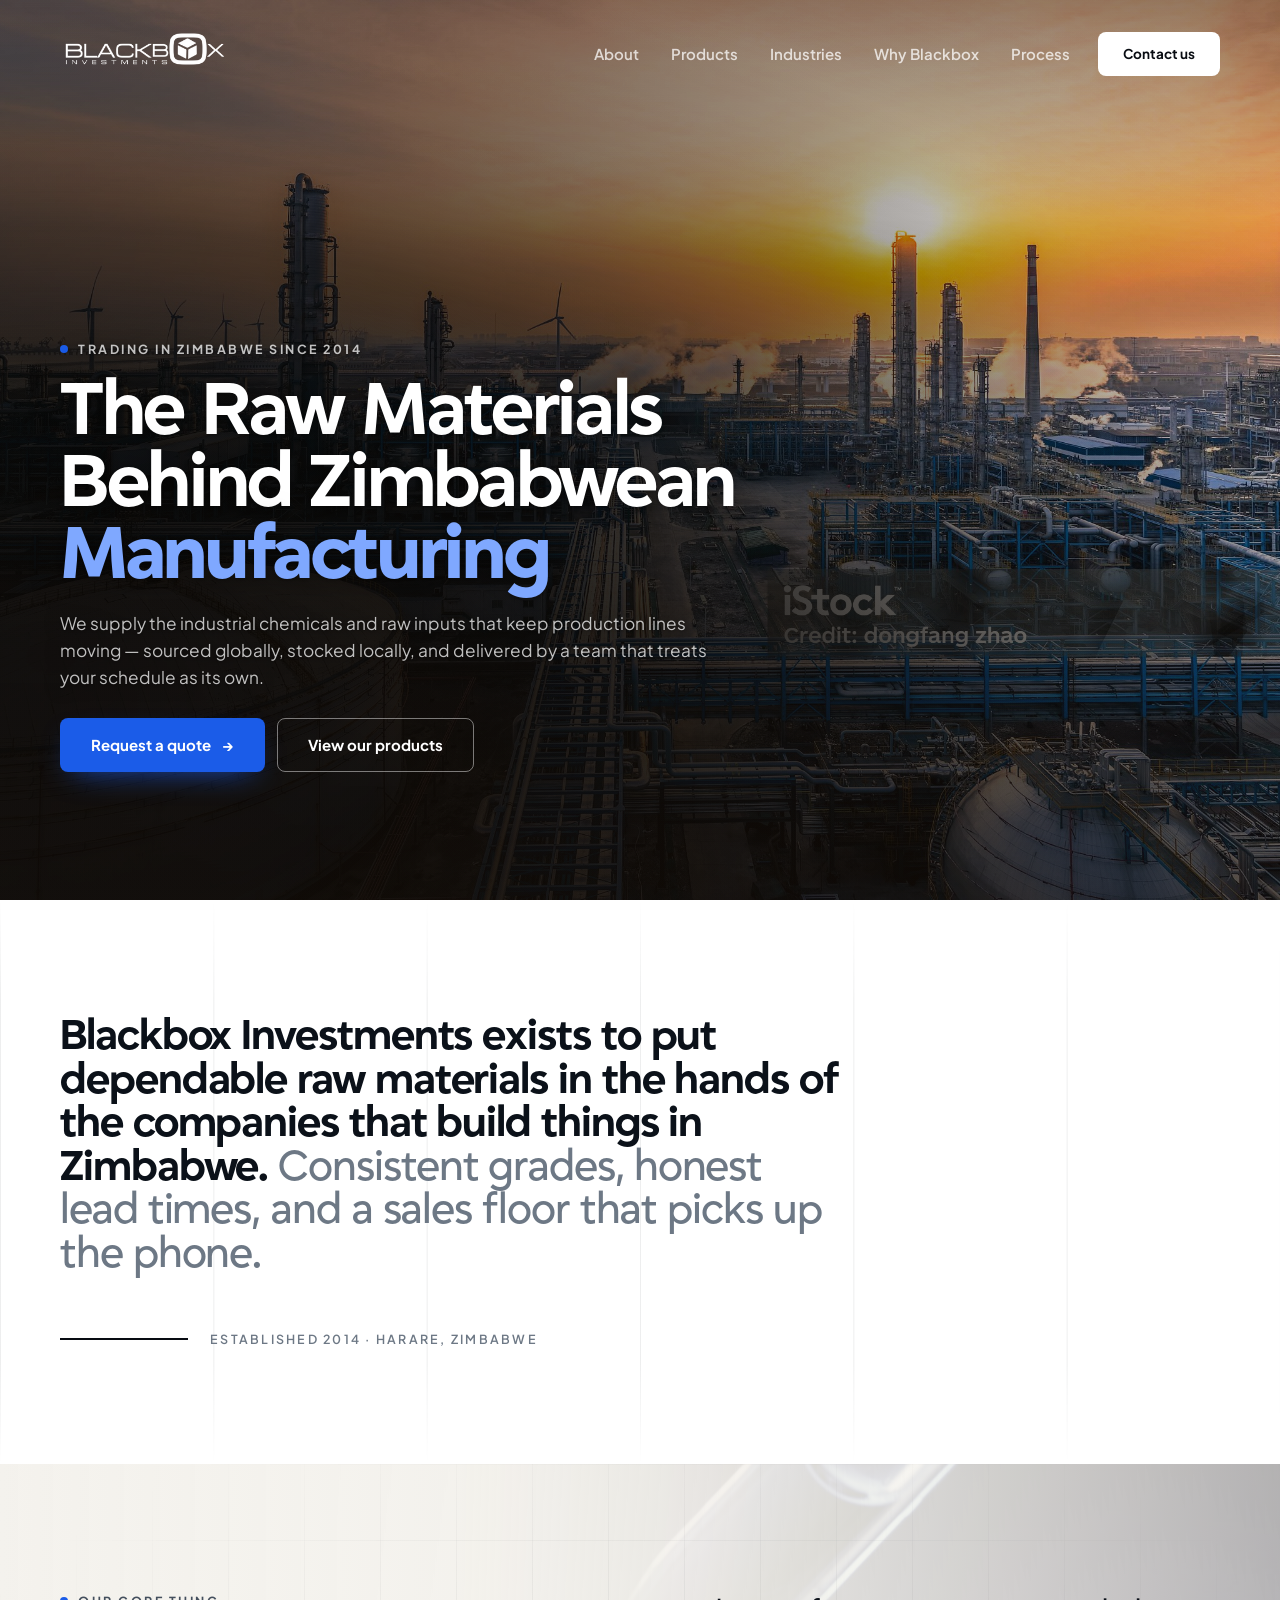
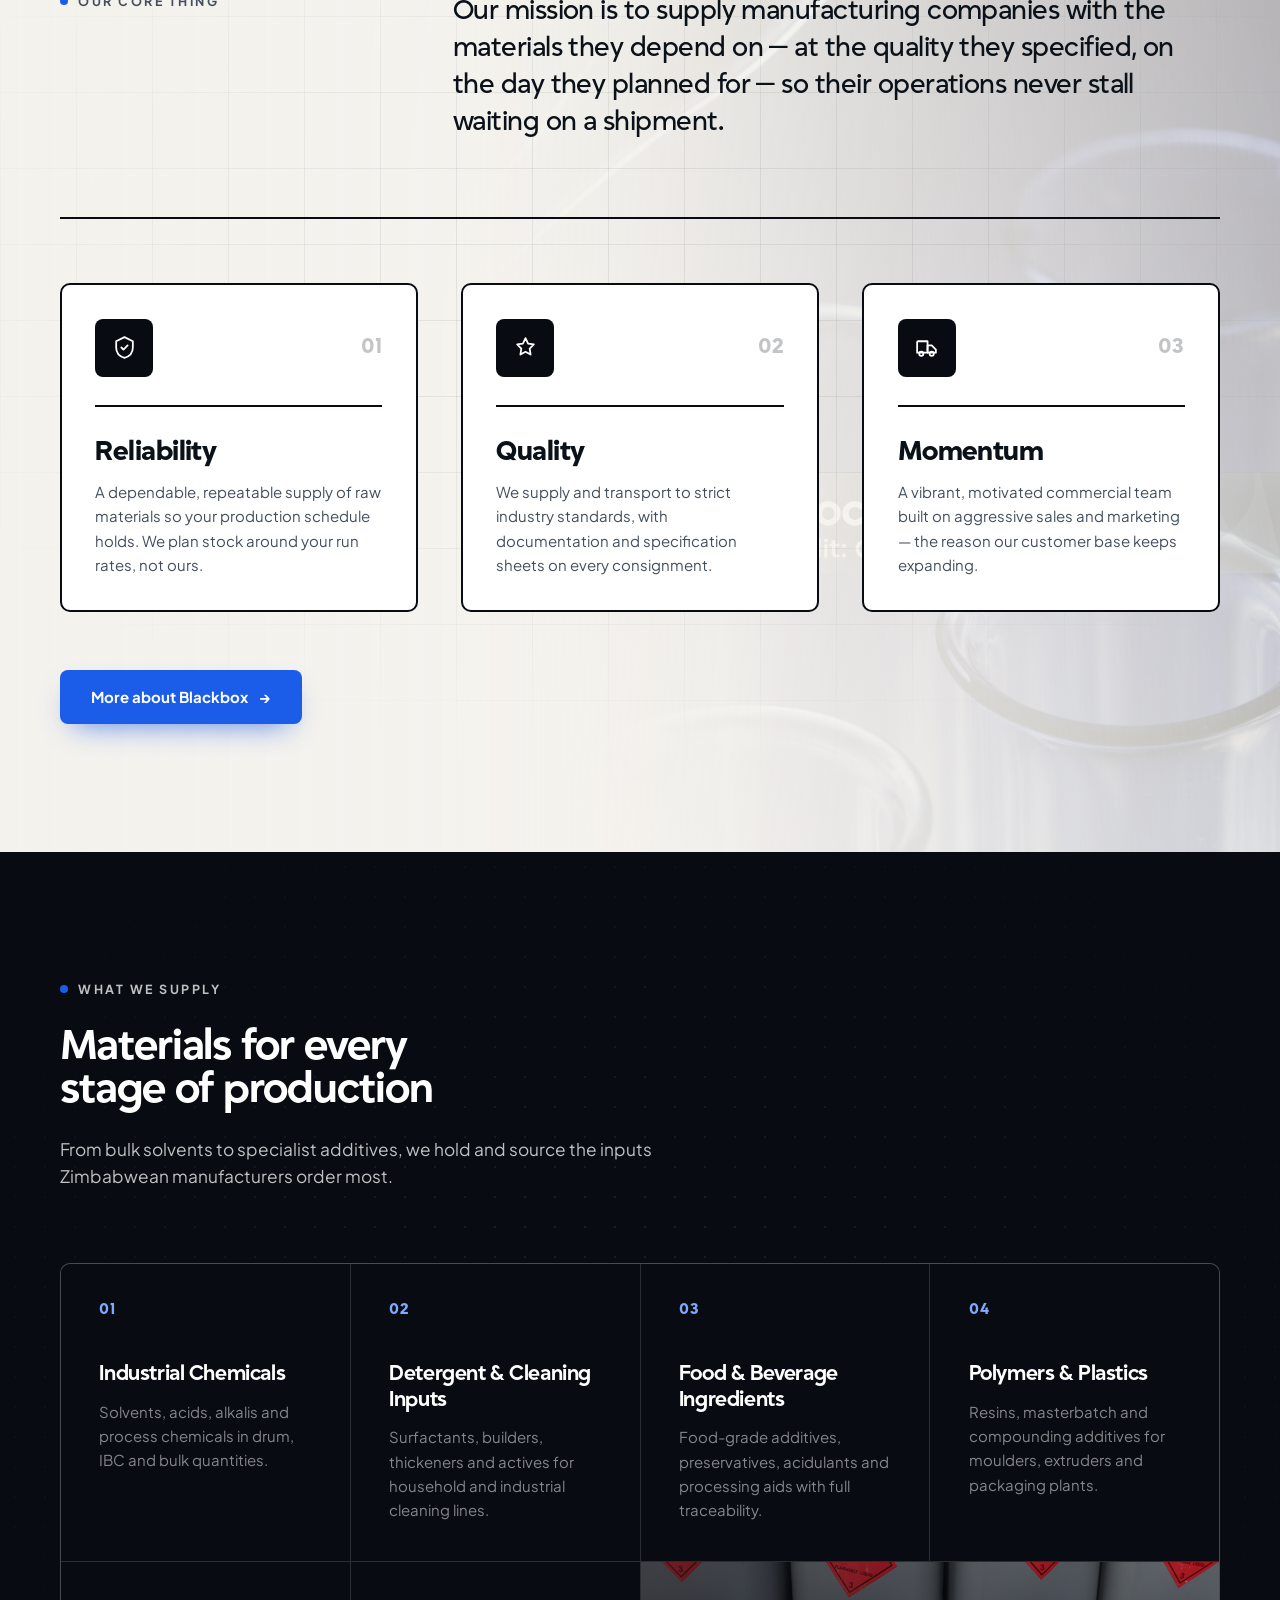
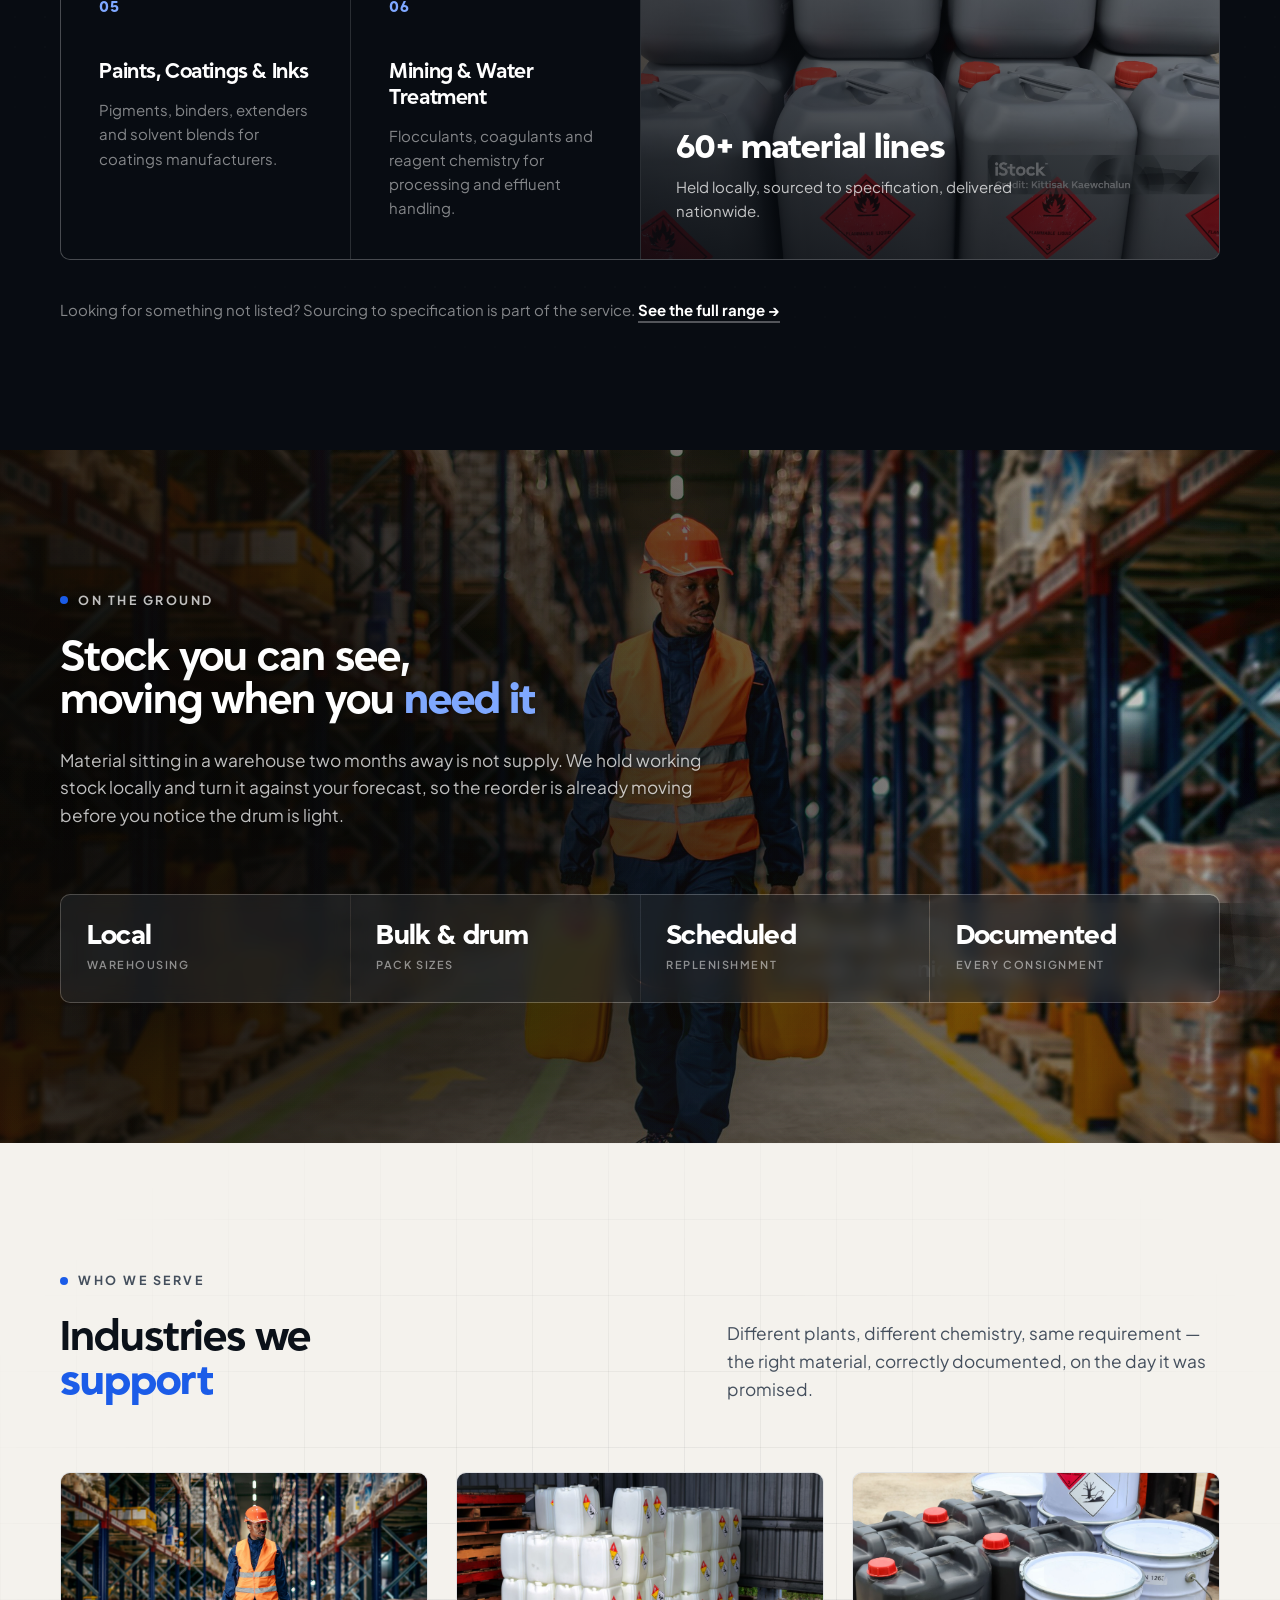
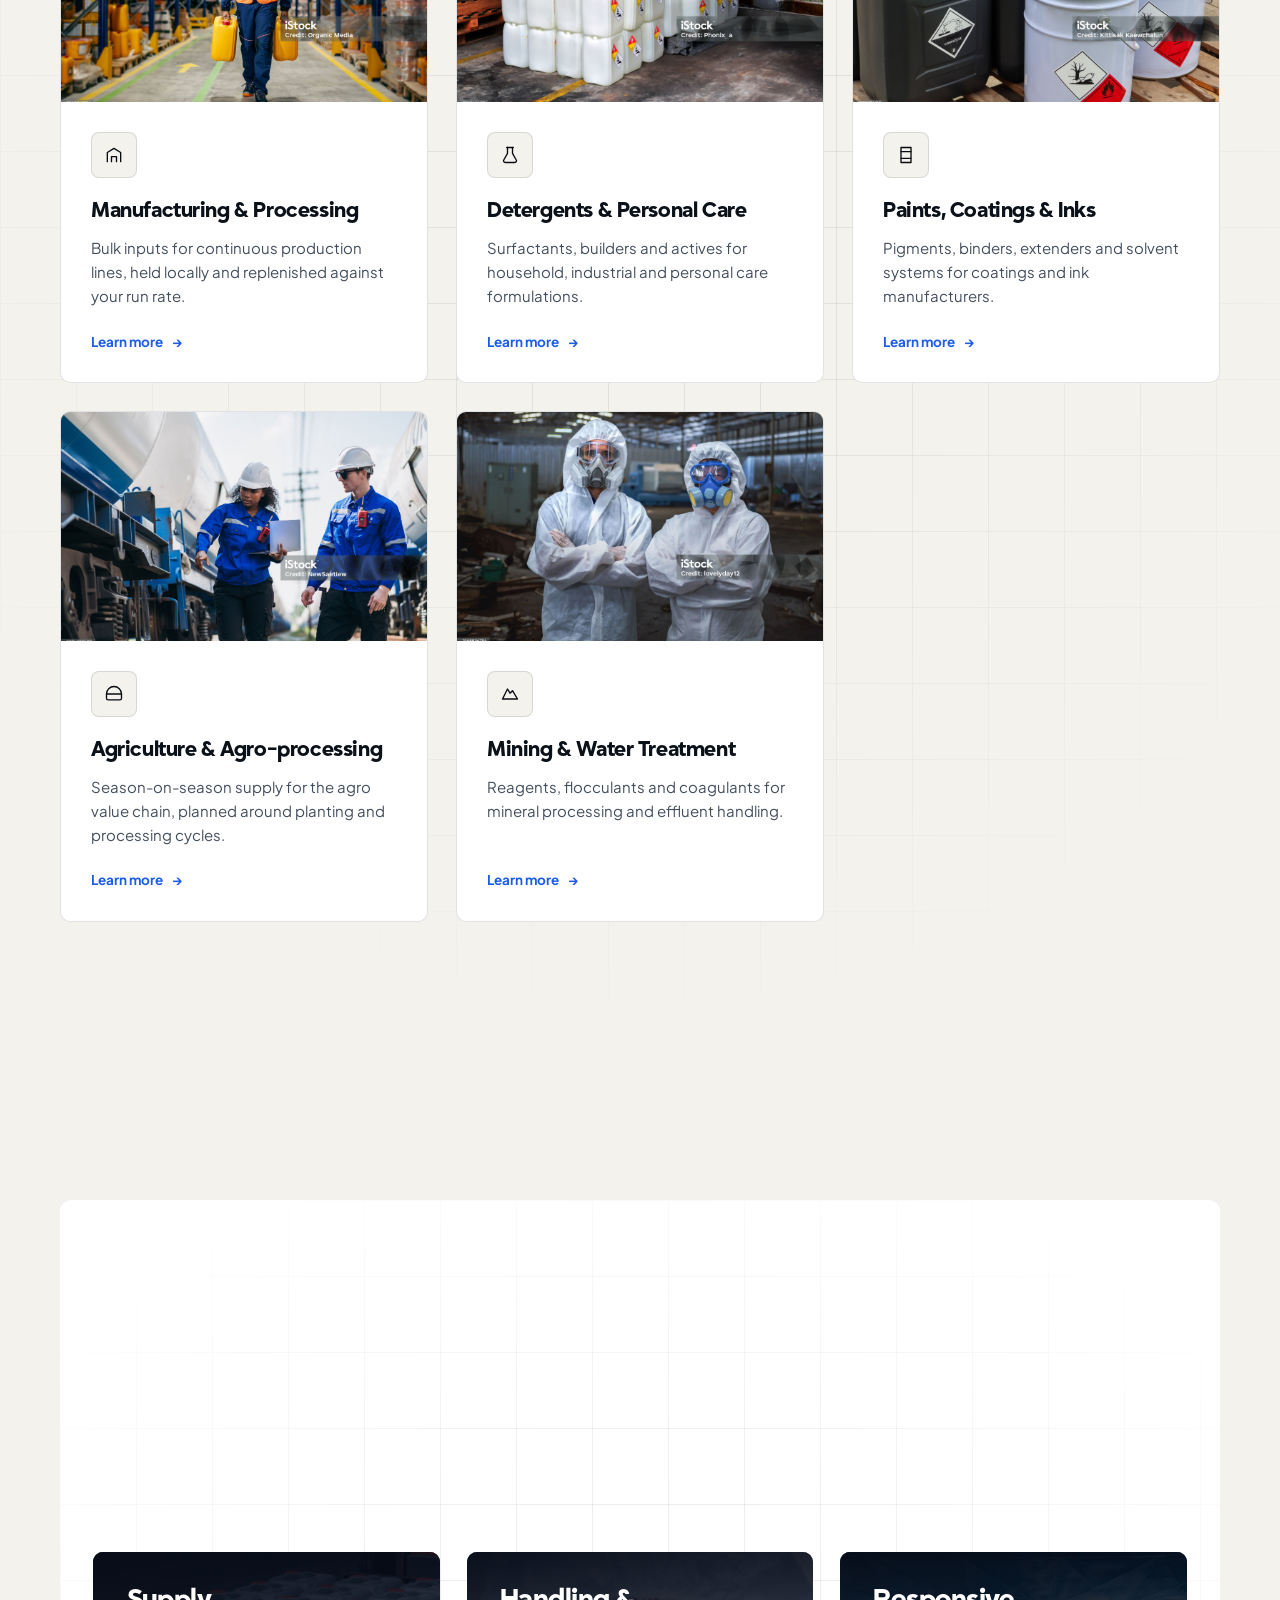
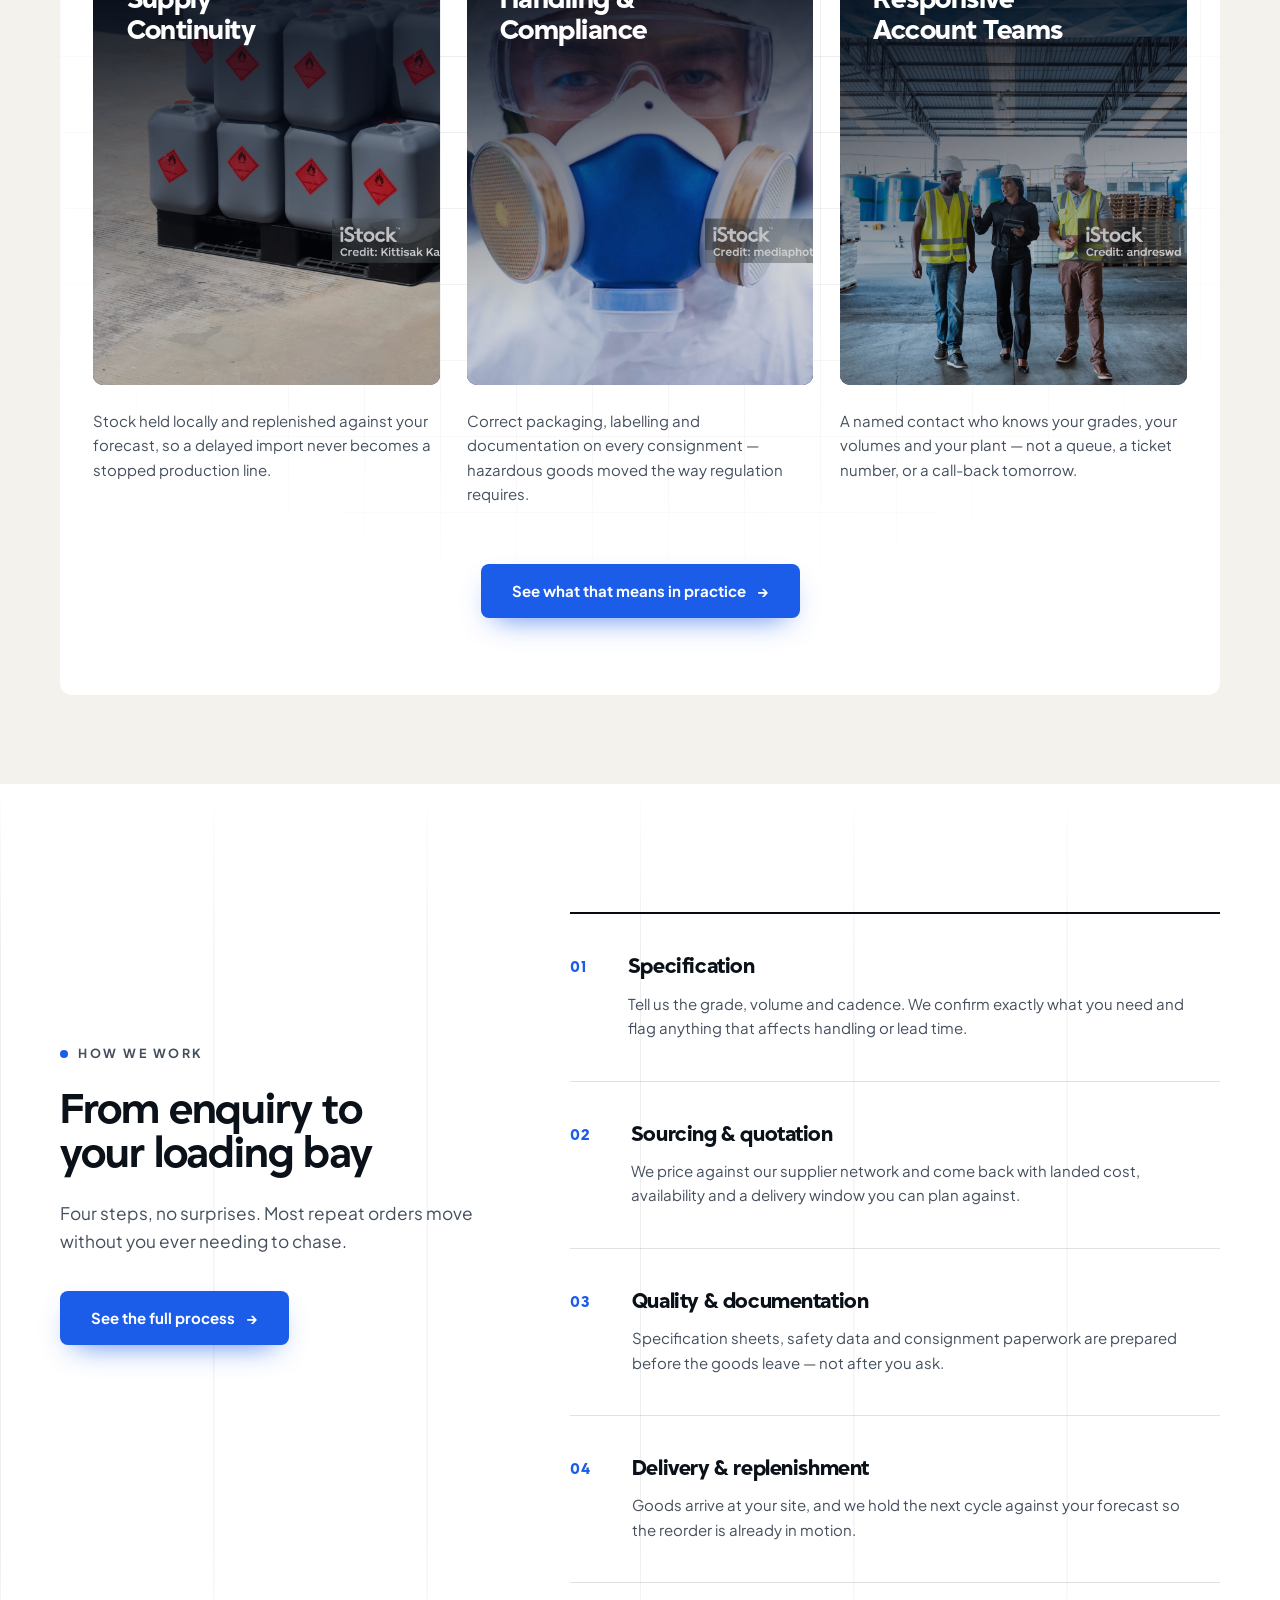
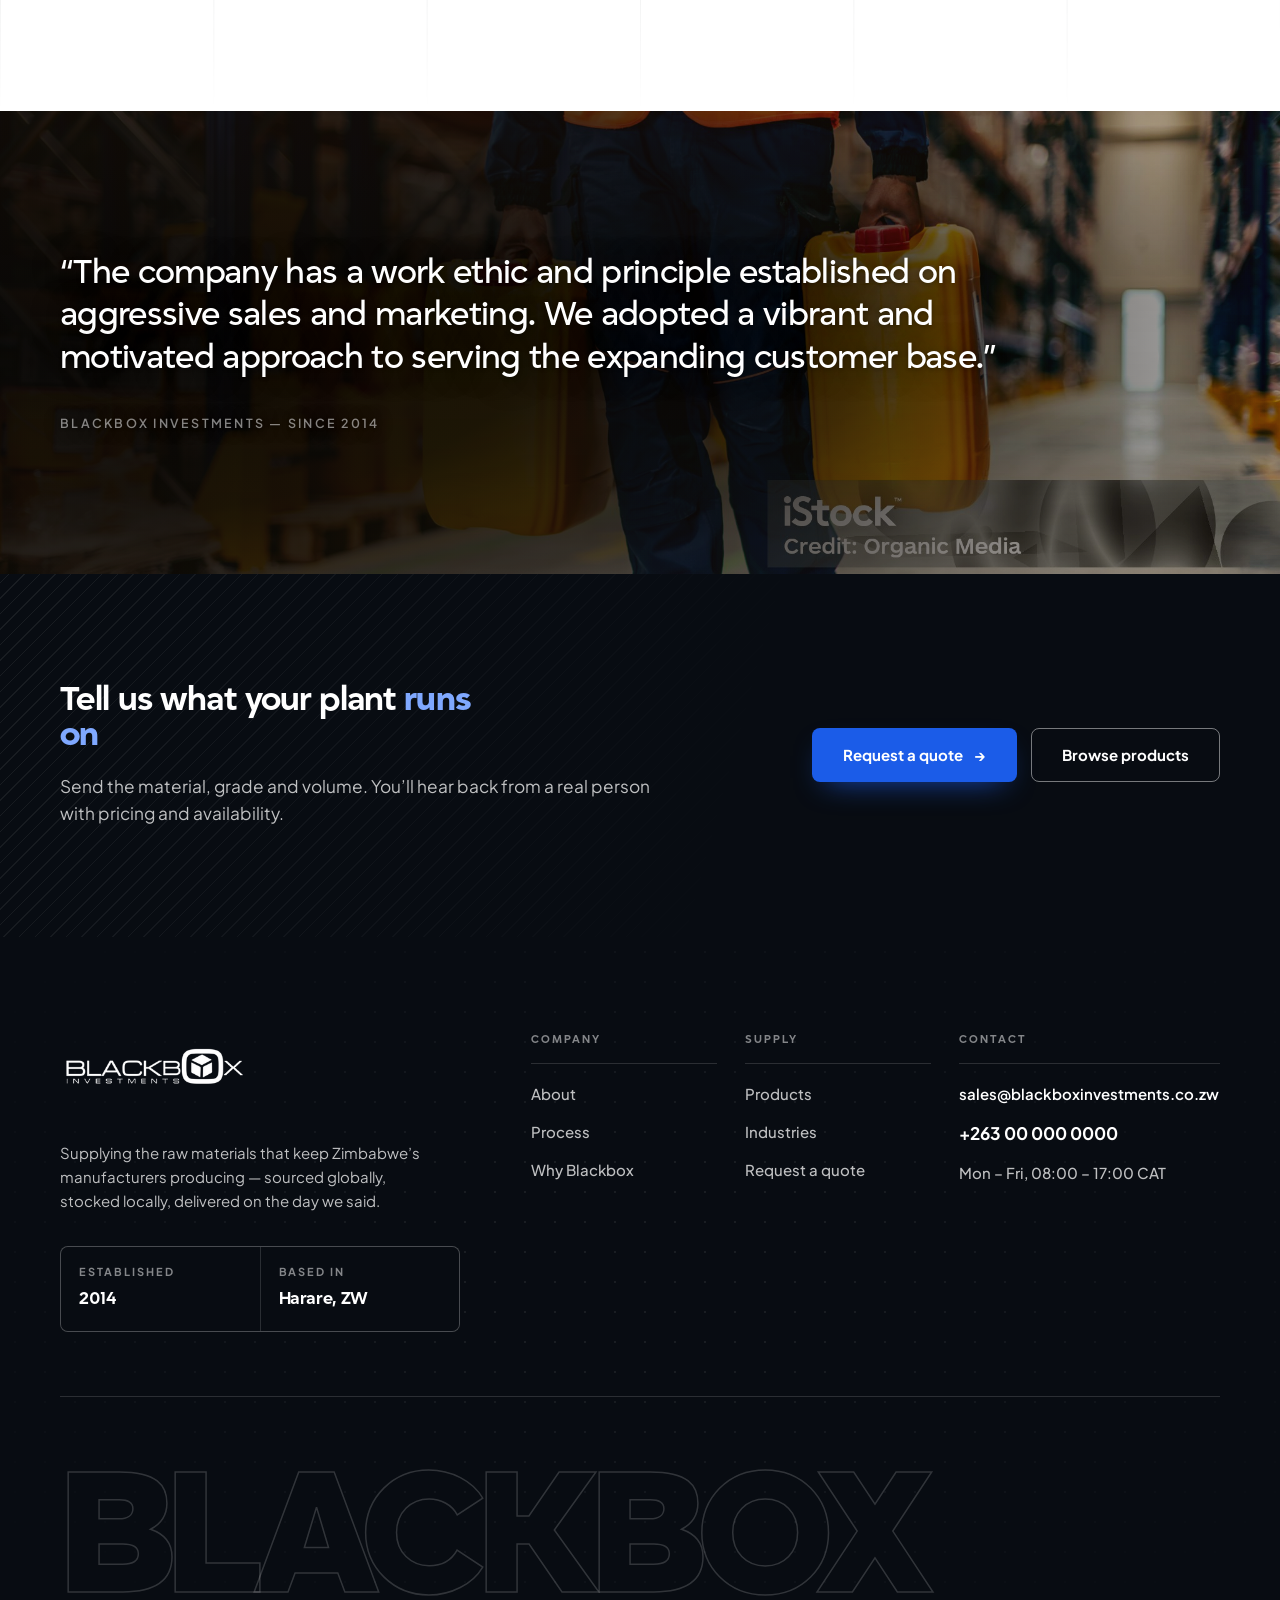
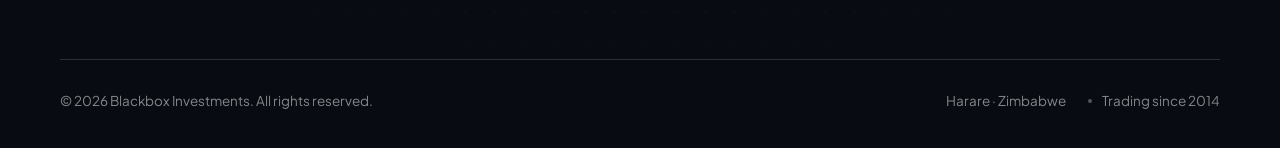
==== commit 2611bb38: "Grift display face, warm photography, bolder core cards, richer footer Type — Grift now carries ever" ====
--- a/index.html
+++ b/index.html
@@ -11,6 +11,8 @@
 <meta property="og:description" content="Since 2014, Blackbox Investments has supplied industrial chemicals and raw materials to manufacturing companies across Zimbabwe.">
 <meta property="og:image" content="assets/img/hero-refinery.jpg">
 <link rel="icon" href="assets/img/logo.png">
+<link rel="preload" href="assets/fonts/grift-700.woff2" as="font" type="font/woff2" crossorigin>
+<link rel="preload" href="assets/fonts/grift-800.woff2" as="font" type="font/woff2" crossorigin>
 <link rel="preconnect" href="https://fonts.googleapis.com">
 <link rel="preconnect" href="https://fonts.gstatic.com" crossorigin>
 <link href="https://fonts.googleapis.com/css2?family=Plus+Jakarta+Sans:ital,wght@0,300;0,400;0,500;0,600;0,700;0,800;1,400&display=swap" rel="stylesheet">
@@ -110,21 +112,30 @@
 
     <div class="core-features">
       <article class="core-feature reveal">
-        <span class="feature-icon" aria-hidden="true"><svg viewBox="0 0 24 24" fill="none" stroke="currentColor" stroke-width="1.6" stroke-linecap="round" stroke-linejoin="round"><path d="M12 2 4 6v6c0 5 3.4 8.6 8 10 4.6-1.4 8-5 8-10V6l-8-4Z"/><path d="m9 12 2 2 4-4"/></svg></span>
+        <div class="core-feature-top">
+          <span class="feature-icon" aria-hidden="true"><svg viewBox="0 0 24 24" fill="none" stroke="currentColor" stroke-width="1.6" stroke-linecap="round" stroke-linejoin="round"><path d="M12 2 4 6v6c0 5 3.4 8.6 8 10 4.6-1.4 8-5 8-10V6l-8-4Z"/><path d="m9 12 2 2 4-4"/></svg></span>
+          <span class="core-feature-no">01</span>
+        </div>
         <h3>Reliability</h3>
         <p>A dependable, repeatable supply of raw materials so your production
            schedule holds. We plan stock around your run rates, not ours.</p>
       </article>
 
       <article class="core-feature reveal" data-delay="1">
-        <span class="feature-icon" aria-hidden="true"><svg viewBox="0 0 24 24" fill="none" stroke="currentColor" stroke-width="1.6" stroke-linecap="round" stroke-linejoin="round"><path d="M12 3l2.5 5.3 5.5.8-4 4 .9 5.7L12 16.1 7.1 18.8 8 13.1l-4-4 5.5-.8L12 3Z"/></svg></span>
+        <div class="core-feature-top">
+          <span class="feature-icon" aria-hidden="true"><svg viewBox="0 0 24 24" fill="none" stroke="currentColor" stroke-width="1.6" stroke-linecap="round" stroke-linejoin="round"><path d="M12 3l2.5 5.3 5.5.8-4 4 .9 5.7L12 16.1 7.1 18.8 8 13.1l-4-4 5.5-.8L12 3Z"/></svg></span>
+          <span class="core-feature-no">02</span>
+        </div>
         <h3>Quality</h3>
         <p>We supply and transport to strict industry standards, with
            documentation and specification sheets on every consignment.</p>
       </article>
 
       <article class="core-feature reveal" data-delay="2">
-        <span class="feature-icon" aria-hidden="true"><svg viewBox="0 0 24 24" fill="none" stroke="currentColor" stroke-width="1.6" stroke-linecap="round" stroke-linejoin="round"><path d="M3 17V7a1 1 0 0 1 1-1h9v11H3Z"/><path d="M13 10h4l4 4v3h-8v-7Z"/><circle cx="7" cy="18" r="2"/><circle cx="17" cy="18" r="2"/></svg></span>
+        <div class="core-feature-top">
+          <span class="feature-icon" aria-hidden="true"><svg viewBox="0 0 24 24" fill="none" stroke="currentColor" stroke-width="1.6" stroke-linecap="round" stroke-linejoin="round"><path d="M3 17V7a1 1 0 0 1 1-1h9v11H3Z"/><path d="M13 10h4l4 4v3h-8v-7Z"/><circle cx="7" cy="18" r="2"/><circle cx="17" cy="18" r="2"/></svg></span>
+          <span class="core-feature-no">03</span>
+        </div>
         <h3>Momentum</h3>
         <p>A vibrant, motivated commercial team built on aggressive sales and
            marketing &mdash; the reason our customer base keeps expanding.</p>
@@ -419,12 +430,18 @@
 </main>
 
 <footer class="site-footer">
+  <div class="pattern pattern--dots" aria-hidden="true"></div>
   <div class="shell">
     <div class="footer-top">
       <div class="footer-brand">
         <img src="assets/img/logo-white.png" alt="Blackbox Investments">
         <p>Supplying the raw materials that keep Zimbabwe&rsquo;s manufacturers
-           producing. Trading since 2014.</p>
+           producing &mdash; sourced globally, stocked locally, delivered on the day
+           we said.</p>
+        <ul class="footer-meta" role="list">
+          <li><span>Established</span><strong>2014</strong></li>
+          <li><span>Based in</span><strong>Harare, ZW</strong></li>
+        </ul>
       </div>
 
       <nav class="footer-nav" aria-label="Footer">
@@ -442,16 +459,21 @@
         </div>
         <div>
           <h4>Contact</h4>
-          <a href="mailto:sales@blackboxinvestments.co.zw">Email us</a>
-          <a href="tel:+263000000000">+263 00 000 0000</a>
-          <span>Harare, Zimbabwe</span>
+          <a class="footer-contact" href="mailto:sales@blackboxinvestments.co.zw">sales@blackboxinvestments.co.zw</a>
+          <a class="footer-contact footer-contact--lg" href="tel:+263000000000">+263 00 000 0000</a>
+          <span>Mon &ndash; Fri, 08:00 &ndash; 17:00 CAT</span>
         </div>
       </nav>
     </div>
+
+    <div class="footer-wordmark" aria-hidden="true">BLACKBOX</div>
 
     <div class="footer-bottom">
       <p>&copy; <span id="year">2026</span> Blackbox Investments. All rights reserved.</p>
-      <p>Harare &middot; Zimbabwe</p>
+      <ul class="footer-legal" role="list">
+        <li>Harare &middot; Zimbabwe</li>
+        <li>Trading since 2014</li>
+      </ul>
     </div>
   </div>
 </footer>
--- a/assets/css/styles.css
+++ b/assets/css/styles.css
@@ -1,3 +1,44 @@
+@font-face{
+  font-family:"Grift";
+  src:url("../fonts/grift-500.woff2") format("woff2");
+  font-weight:500; font-style:normal; font-display:swap;
+  /* Grift's cap height is 65.8% against Plus Jakarta's ~70%, so it reads
+     ~6% small at the same size. Corrected here so the type scale stays honest. */
+  size-adjust:106%;
+}
+@font-face{
+  font-family:"Grift";
+  src:url("../fonts/grift-600.woff2") format("woff2");
+  font-weight:600; font-style:normal; font-display:swap;
+  /* Grift's cap height is 65.8% against Plus Jakarta's ~70%, so it reads
+     ~6% small at the same size. Corrected here so the type scale stays honest. */
+  size-adjust:106%;
+}
+@font-face{
+  font-family:"Grift";
+  src:url("../fonts/grift-700.woff2") format("woff2");
+  font-weight:700; font-style:normal; font-display:swap;
+  /* Grift's cap height is 65.8% against Plus Jakarta's ~70%, so it reads
+     ~6% small at the same size. Corrected here so the type scale stays honest. */
+  size-adjust:106%;
+}
+@font-face{
+  font-family:"Grift";
+  src:url("../fonts/grift-800.woff2") format("woff2");
+  font-weight:800; font-style:normal; font-display:swap;
+  /* Grift's cap height is 65.8% against Plus Jakarta's ~70%, so it reads
+     ~6% small at the same size. Corrected here so the type scale stays honest. */
+  size-adjust:106%;
+}
+@font-face{
+  font-family:"Grift";
+  src:url("../fonts/grift-900.woff2") format("woff2");
+  font-weight:900; font-style:normal; font-display:swap;
+  /* Grift's cap height is 65.8% against Plus Jakarta's ~70%, so it reads
+     ~6% small at the same size. Corrected here so the type scale stays honest. */
+  size-adjust:106%;
+}
+
 /* =========================================================
    Blackbox Investments
    Bold · clean · authoritative · international
@@ -80,6 +121,12 @@
   --header-h: 108px;
 
   --ease: cubic-bezier(.22,.61,.36,1);
+
+  /* Grift (geometric) carries every title and display numeral;
+     Plus Jakarta Sans (humanist) carries body and UI. */
+  --font-display:"Grift","Plus Jakarta Sans",ui-sans-serif,system-ui,sans-serif;
+  --font-body:"Plus Jakarta Sans",ui-sans-serif,system-ui,-apple-system,
+              "Segoe UI",Roboto,Helvetica,Arial,sans-serif;
 }
 
 *,*::before,*::after{ box-sizing:border-box; }
@@ -91,8 +138,7 @@
   margin:0;
   background:var(--paper);
   color:var(--text);
-  font-family:"Plus Jakarta Sans", ui-sans-serif, system-ui, -apple-system,
-              "Segoe UI", Roboto, Helvetica, Arial, sans-serif;
+  font-family:var(--font-body);
   font-size:var(--fs-base);
   line-height:var(--lh-body);
   font-weight:400;
@@ -103,7 +149,16 @@
 
 img{ max-width:100%; display:block; }
 a{ color:inherit; text-decoration:none; }
-h1,h2,h3,h4{ margin:0; font-weight:700; letter-spacing:var(--tr-title); line-height:var(--lh-title); }
+h1,h2,h3,h4{
+  margin:0; font-family:var(--font-display); font-weight:700;
+  letter-spacing:var(--tr-title); line-height:var(--lh-title);
+}
+
+/* every display / title / numeral group runs on Grift */
+.hero-title,.page-title,.section-title,.statement-text,.band-title,
+.core-lead,.page-intro-lead,.quote-band p,.pc-media-label strong,
+.strip-item strong,.band-stats strong,.footer-wordmark,
+.product-index,.step-no,.detail-no{ font-family:var(--font-display); }
 p{ margin:0; }
 ul,ol{ margin:0; padding:0; list-style:none; }
 button{ font:inherit; color:inherit; }
@@ -371,6 +426,7 @@
 .hero-media{ position:absolute; inset:0; z-index:0; }
 .hero-media img{
   width:100%; height:100%; object-fit:cover; object-position:center 55%;
+  filter:saturate(1.14) contrast(1.03) brightness(1.02);
   transform:scale(1.07);
   animation:heroDrift 20s var(--ease) forwards;
 }
@@ -381,8 +437,15 @@
 .hero-scrim{
   position:absolute; inset:0;
   background:
-    linear-gradient(180deg, rgba(6,10,15,.82) 0%, rgba(6,10,15,.3) 32%, rgba(6,10,15,.6) 66%, rgba(6,10,15,.94) 100%),
-    linear-gradient(96deg, rgba(6,10,15,.8) 0%, rgba(6,10,15,.2) 64%);
+    /* 1 · warm tint keeps the photograph golden instead of grey */
+    linear-gradient(180deg, rgba(64,36,14,.2) 0%, rgba(64,36,14,.04) 46%, rgba(46,26,11,.24) 100%),
+    /* 2 · scrim anchored on the copy, falling away toward the open right side */
+    radial-gradient(135% 112% at 4% 72%,
+      rgba(6,6,5,.95) 0%, rgba(6,6,5,.9) 24%, rgba(6,6,5,.72) 42%,
+      rgba(6,6,5,.4) 58%, rgba(6,6,5,.12) 72%, rgba(6,6,5,0) 86%),
+    /* 3 · floor so the stat strip and lower edge stay solid */
+    linear-gradient(180deg, rgba(6,6,5,.34) 0%, rgba(6,6,5,0) 24%,
+      rgba(6,6,5,.12) 56%, rgba(6,6,5,.62) 100%);
 }
 
 .hero-inner{
@@ -446,7 +509,7 @@
   padding:clamp(84px,9vw,144px) 0;
 }
 .statement-text{
-  max-width:min(100%, 26ch);
+  max-width:min(100%, 28ch);
   font-size:var(--fs-3xl);
   font-weight:700;
   line-height:var(--lh-head);
@@ -509,14 +572,51 @@
   grid-template-columns:repeat(3, minmax(0,1fr));
   gap:clamp(28px,3.4vw,52px);
 }
+.core-feature{
+  position:relative;
+  display:flex; flex-direction:column;
+  background:var(--white);
+  border:2px solid var(--ink);
+  border-radius:var(--r-lg);
+  padding:clamp(26px,2.6vw,36px);
+  transition:background-color .4s var(--ease), transform .4s var(--ease),
+             box-shadow .4s var(--ease);
+}
+.core-feature:hover{
+  transform:translateY(-4px);
+  box-shadow:10px 10px 0 0 var(--ink);
+}
+/* icon carries real weight: a filled ink square, not a decorative outline */
+.core-feature .feature-icon{
+  display:grid; place-items:center; flex:none;
+  width:58px; height:58px; border-radius:var(--r-md);
+  background:var(--ink); color:#fff;
+  border:0;
+  transition:background-color .4s var(--ease);
+}
+.core-feature .feature-icon svg{ width:25px; height:25px; stroke-width:1.7; }
+.core-feature:hover .feature-icon{ background:var(--accent); }
+
+.core-feature-top{
+  display:flex; align-items:center; justify-content:space-between; gap:16px;
+  padding-bottom:clamp(22px,2.2vw,28px);
+  border-bottom:2px solid var(--ink);
+}
+.core-feature-no{
+  font-family:var(--font-display);
+  font-size:var(--fs-lg); font-weight:800; letter-spacing:.02em;
+  color:var(--ink); opacity:.24; line-height:1;
+}
 .core-feature h3{
-  margin-top:22px;
-  font-size:var(--fs-lg); font-weight:800; letter-spacing:var(--tr-title);
+  margin-top:clamp(22px,2.2vw,28px);
+  font-size:var(--fs-xl); font-weight:800; letter-spacing:var(--tr-title);
 }
 .core-feature p{
   margin-top:12px; font-size:var(--fs-sm); line-height:var(--lh-sm);
-  color:var(--text-mid); max-width:40ch;
-}
+  color:var(--text-mid);
+}
+
+/* the tile component on detail pages keeps its own softer icon chip */
 .feature-icon{
   display:grid; place-items:center; flex:none;
   width:54px; height:54px; border-radius:var(--r-md);
@@ -525,9 +625,6 @@
   transition:background-color .4s var(--ease), color .4s var(--ease), border-color .4s var(--ease);
 }
 .feature-icon svg{ width:22px; height:22px; }
-.core-feature:hover .feature-icon{
-  background:var(--accent); color:#fff; border-color:var(--accent);
-}
 
 /* =========================================================
    PRODUCTS
@@ -626,15 +723,21 @@
   overflow:hidden;
 }
 .field-bg{ position:absolute; inset:0; z-index:0; }
-.field-bg img{ width:100%; height:100%; object-fit:cover; object-position:center 45%; }
+.field-bg img{
+  width:100%; height:100%; object-fit:cover; object-position:center 45%;
+  filter:saturate(1.16) contrast(1.03) brightness(1.02);
+}
 .field-bg::after{
   content:""; position:absolute; inset:0;
   background:
-    linear-gradient(100deg, rgba(6,10,15,.93) 0%, rgba(6,10,15,.62) 48%, rgba(6,10,15,.34) 100%),
-    linear-gradient(180deg, rgba(6,10,15,.55) 0%, rgba(6,10,15,0) 30%, rgba(6,10,15,.55) 100%);
+    linear-gradient(180deg, rgba(64,36,14,.18) 0%, rgba(64,36,14,.04) 48%, rgba(46,26,11,.22) 100%),
+    radial-gradient(128% 118% at 2% 52%,
+      rgba(6,6,5,.95) 0%, rgba(6,6,5,.88) 26%, rgba(6,6,5,.66) 44%,
+      rgba(6,6,5,.34) 60%, rgba(6,6,5,.1) 74%, rgba(6,6,5,0) 88%),
+    linear-gradient(180deg, rgba(6,6,5,.24) 0%, rgba(6,6,5,0) 30%, rgba(6,6,5,.3) 100%);
 }
 .band-title{
-  max-width:17ch;
+  max-width:21ch;
   font-size:var(--fs-3xl);
   font-weight:700; line-height:var(--lh-head); letter-spacing:var(--tr-head);
 }
@@ -810,10 +913,17 @@
   overflow:hidden;
 }
 .quote-bg{ position:absolute; inset:0; z-index:0; }
-.quote-bg img{ width:100%; height:100%; object-fit:cover; object-position:center 40%; }
+.quote-bg img{
+  width:100%; height:100%; object-fit:cover; object-position:center 40%;
+  filter:saturate(1.14) contrast(1.03) brightness(1.02);
+}
 .quote-bg::after{
   content:""; position:absolute; inset:0;
-  background:linear-gradient(105deg, rgba(6,10,15,.95) 0%, rgba(6,10,15,.76) 55%, rgba(6,10,15,.5) 100%);
+  background:
+    linear-gradient(180deg, rgba(64,36,14,.18) 0%, rgba(64,36,14,.05) 50%, rgba(46,26,11,.2) 100%),
+    radial-gradient(140% 130% at 0% 50%,
+      rgba(6,6,5,.96) 0%, rgba(6,6,5,.92) 30%, rgba(6,6,5,.76) 48%,
+      rgba(6,6,5,.42) 64%, rgba(6,6,5,.14) 78%, rgba(6,6,5,0) 92%);
 }
 .quote-band blockquote{ margin:0; max-width:980px; }
 .quote-band p{
@@ -913,36 +1023,96 @@
 }
 .footer-top{
   display:grid;
-  grid-template-columns:minmax(0,1fr) minmax(0,1.2fr);
-  gap:clamp(40px,5vw,88px);
-  padding-bottom:clamp(44px,5vw,72px);
+  grid-template-columns:minmax(0,.9fr) minmax(0,1.5fr);
+  gap:clamp(40px,4.5vw,88px);
+  padding-bottom:clamp(48px,5vw,76px);
   border-bottom:1px solid var(--line-dark);
 }
-.footer-brand img{ height:72px; width:auto; }
+.footer-brand img{ height:78px; width:auto; }
 .footer-brand p{
-  margin-top:28px; max-width:34ch;
-  font-size:var(--fs-sm); line-height:var(--lh-sm); color:var(--on-dark-soft);
-}
+  margin-top:30px; max-width:34ch;
+  font-size:var(--fs-sm); line-height:var(--lh-sm); color:var(--on-dark-mid);
+}
+/* established / based-in facts, set as a small data block */
+.footer-meta{
+  margin-top:32px;
+  display:grid; grid-template-columns:repeat(2,minmax(0,1fr));
+  gap:1px; background:var(--line-dark);
+  border:1px solid var(--line-dark); border-radius:var(--r-md);
+  overflow:hidden; max-width:400px;
+}
+.footer-meta li{
+  background:var(--ink);
+  padding:16px 18px 18px;
+  display:flex; flex-direction:column; gap:5px;
+}
+.footer-meta span{
+  font-size:var(--fs-label); font-weight:700;
+  letter-spacing:var(--tr-label); text-transform:uppercase;
+  color:var(--on-dark-soft);
+}
+.footer-meta strong{
+  font-family:var(--font-display);
+  font-size:var(--fs-md); font-weight:700; letter-spacing:var(--tr-title);
+  color:#fff;
+}
+
 .footer-nav{
-  display:grid; grid-template-columns:repeat(3,minmax(0,1fr)); gap:30px;
-}
-.footer-nav > div{ display:flex; flex-direction:column; gap:13px; min-width:0; }
+  display:grid;
+  grid-template-columns:minmax(0,1fr) minmax(0,1fr) minmax(0,1.4fr);
+  gap:clamp(20px,2.2vw,32px);
+}
+.footer-nav > div{ display:flex; flex-direction:column; gap:14px; min-width:0; }
 .footer-nav h4{
   font-size:var(--fs-label); font-weight:700;
   letter-spacing:var(--tr-label); text-transform:uppercase;
-  color:var(--on-dark-soft); margin-bottom:6px;
+  color:var(--on-dark-soft);
+  padding-bottom:16px; margin-bottom:4px;
+  border-bottom:1px solid var(--line-dark);
 }
 .footer-nav a,.footer-nav span{
   font-size:var(--fs-sm); font-weight:500; color:var(--on-dark-mid);
   transition:color .25s var(--ease);
-  word-break:break-word;
+  overflow-wrap:break-word;   /* break only when a word truly cannot fit */
+}
+.footer-nav a{ position:relative; width:fit-content; }
+.footer-nav a::after{
+  content:""; position:absolute; left:0; right:0; bottom:-3px; height:1.5px;
+  background:var(--accent-lt); transform:scaleX(0); transform-origin:left;
+  transition:transform .35s var(--ease);
 }
 .footer-nav a:hover{ color:#fff; }
+.footer-nav a:hover::after{ transform:scaleX(1); }
+.footer-contact{
+  font-size:var(--fs-sm) !important; font-weight:600 !important; color:#fff !important;
+}
+.footer-contact--lg{ font-size:var(--fs-md) !important; font-weight:700 !important; }
+
+/* oversized outlined wordmark — anchors the base of the page */
+.footer-wordmark{
+  margin-top:clamp(44px,5.5vw,78px);
+  font-weight:900;
+  font-size:clamp(52px,13.4vw,196px);
+  line-height:.82; letter-spacing:-.05em;
+  color:transparent;
+  -webkit-text-stroke:1.5px rgba(255,255,255,.17);
+  white-space:nowrap; overflow:hidden;
+  user-select:none;
+}
 
 .footer-bottom{
+  margin-top:clamp(34px,4vw,52px);
   padding-top:30px;
-  display:flex; flex-wrap:wrap; gap:12px; justify-content:space-between;
+  border-top:1px solid var(--line-dark);
+  display:flex; flex-wrap:wrap; gap:14px 28px; justify-content:space-between;
+  align-items:center;
   font-size:var(--fs-xs); color:var(--on-dark-soft);
+}
+.footer-legal{ display:flex; flex-wrap:wrap; gap:10px 22px; }
+.footer-legal li{ display:flex; align-items:center; gap:10px; }
+.footer-legal li + li::before{
+  content:""; width:4px; height:4px; border-radius:50%;
+  background:var(--on-dark-soft); opacity:.6;
 }
 
 /* =========================================================
@@ -954,12 +1124,18 @@
   color:#fff; overflow:hidden;
 }
 .page-hero-bg{ position:absolute; inset:0; z-index:0; }
-.page-hero-bg img{ width:100%; height:100%; object-fit:cover; object-position:center 45%; }
+.page-hero-bg img{
+  width:100%; height:100%; object-fit:cover; object-position:center 45%;
+  filter:saturate(1.14) contrast(1.03) brightness(1.02);
+}
 .page-hero-bg::after{
   content:""; position:absolute; inset:0;
   background:
-    linear-gradient(100deg, rgba(6,10,15,.95) 0%, rgba(6,10,15,.74) 55%, rgba(6,10,15,.46) 100%),
-    linear-gradient(180deg, rgba(6,10,15,.86) 0%, rgba(6,10,15,.25) 42%, rgba(6,10,15,.66) 100%);
+    linear-gradient(180deg, rgba(64,36,14,.2) 0%, rgba(64,36,14,.05) 46%, rgba(46,26,11,.24) 100%),
+    radial-gradient(130% 125% at 2% 62%,
+      rgba(6,6,5,.95) 0%, rgba(6,6,5,.9) 26%, rgba(6,6,5,.7) 44%,
+      rgba(6,6,5,.38) 60%, rgba(6,6,5,.12) 74%, rgba(6,6,5,0) 88%),
+    linear-gradient(180deg, rgba(6,6,5,.62) 0%, rgba(6,6,5,.2) 34%, rgba(6,6,5,.16) 62%, rgba(6,6,5,.5) 100%);
 }
 .crumbs{
   display:flex; flex-wrap:wrap; align-items:center; gap:10px;
@@ -1082,7 +1258,7 @@
 .cta-band h2{
   font-size:var(--fs-2xl);
   font-weight:700; letter-spacing:var(--tr-head); line-height:var(--lh-head);
-  max-width:17ch;
+  max-width:19ch;
 }
 .cta-band h2 em{ font-style:normal; font-weight:800; color:var(--accent-lt); }
 .cta-band p{ margin-top:20px; max-width:48ch; color:var(--on-dark-mid); font-size:var(--fs-md); line-height:var(--lh-body); }
@@ -1210,3 +1386,12 @@
   .hero-strip{ grid-template-columns:repeat(4,1fr); }
   .hero-sub{ display:none; }
 }
+
+/* type set over photography gets a soft shadow so the picture can stay bright */
+.hero-title,.page-title,.band-title,.quote-band p{
+  text-shadow:0 2px 30px rgba(0,0,0,.5), 0 1px 4px rgba(0,0,0,.3);
+}
+.hero-sub,.page-lead,.band-sub,.crumbs,.quote-band cite,
+.hero .eyebrow,.field-band .eyebrow{
+  text-shadow:0 1px 16px rgba(0,0,0,.65), 0 1px 3px rgba(0,0,0,.4);
+}
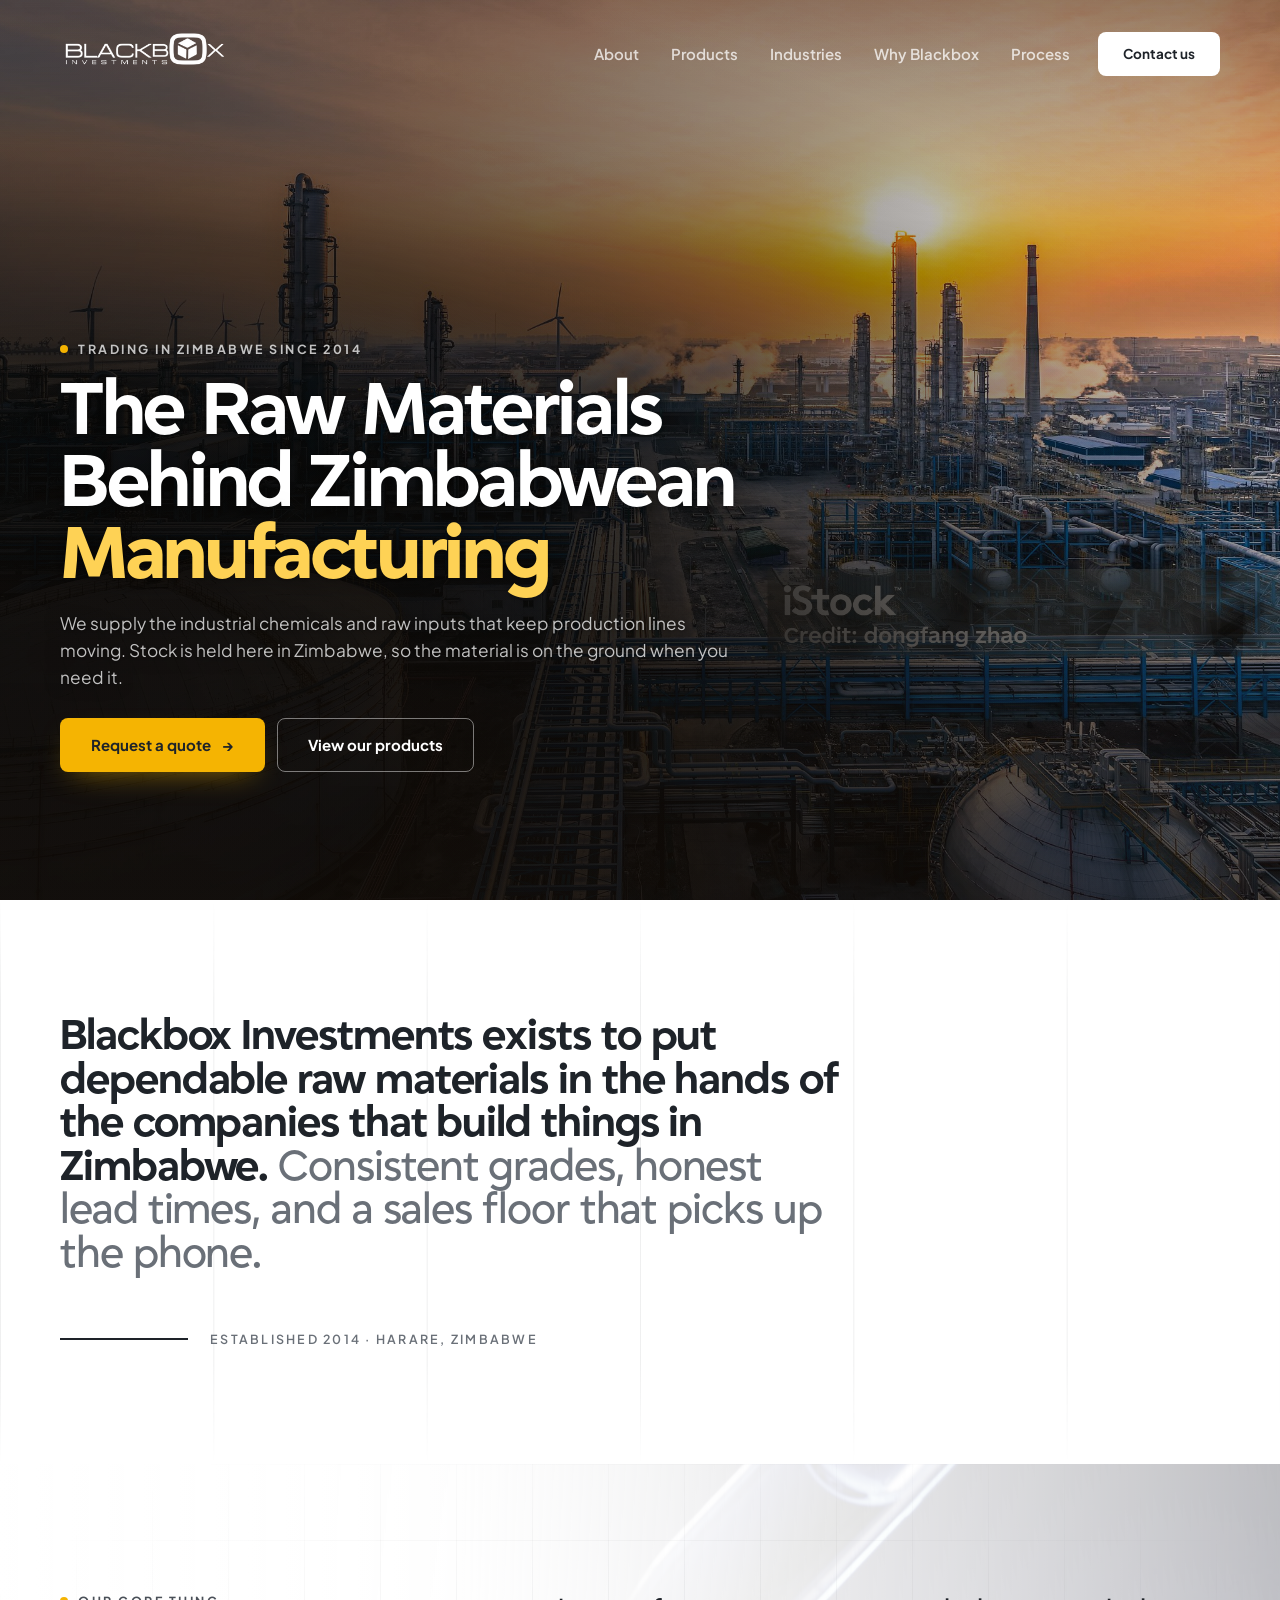
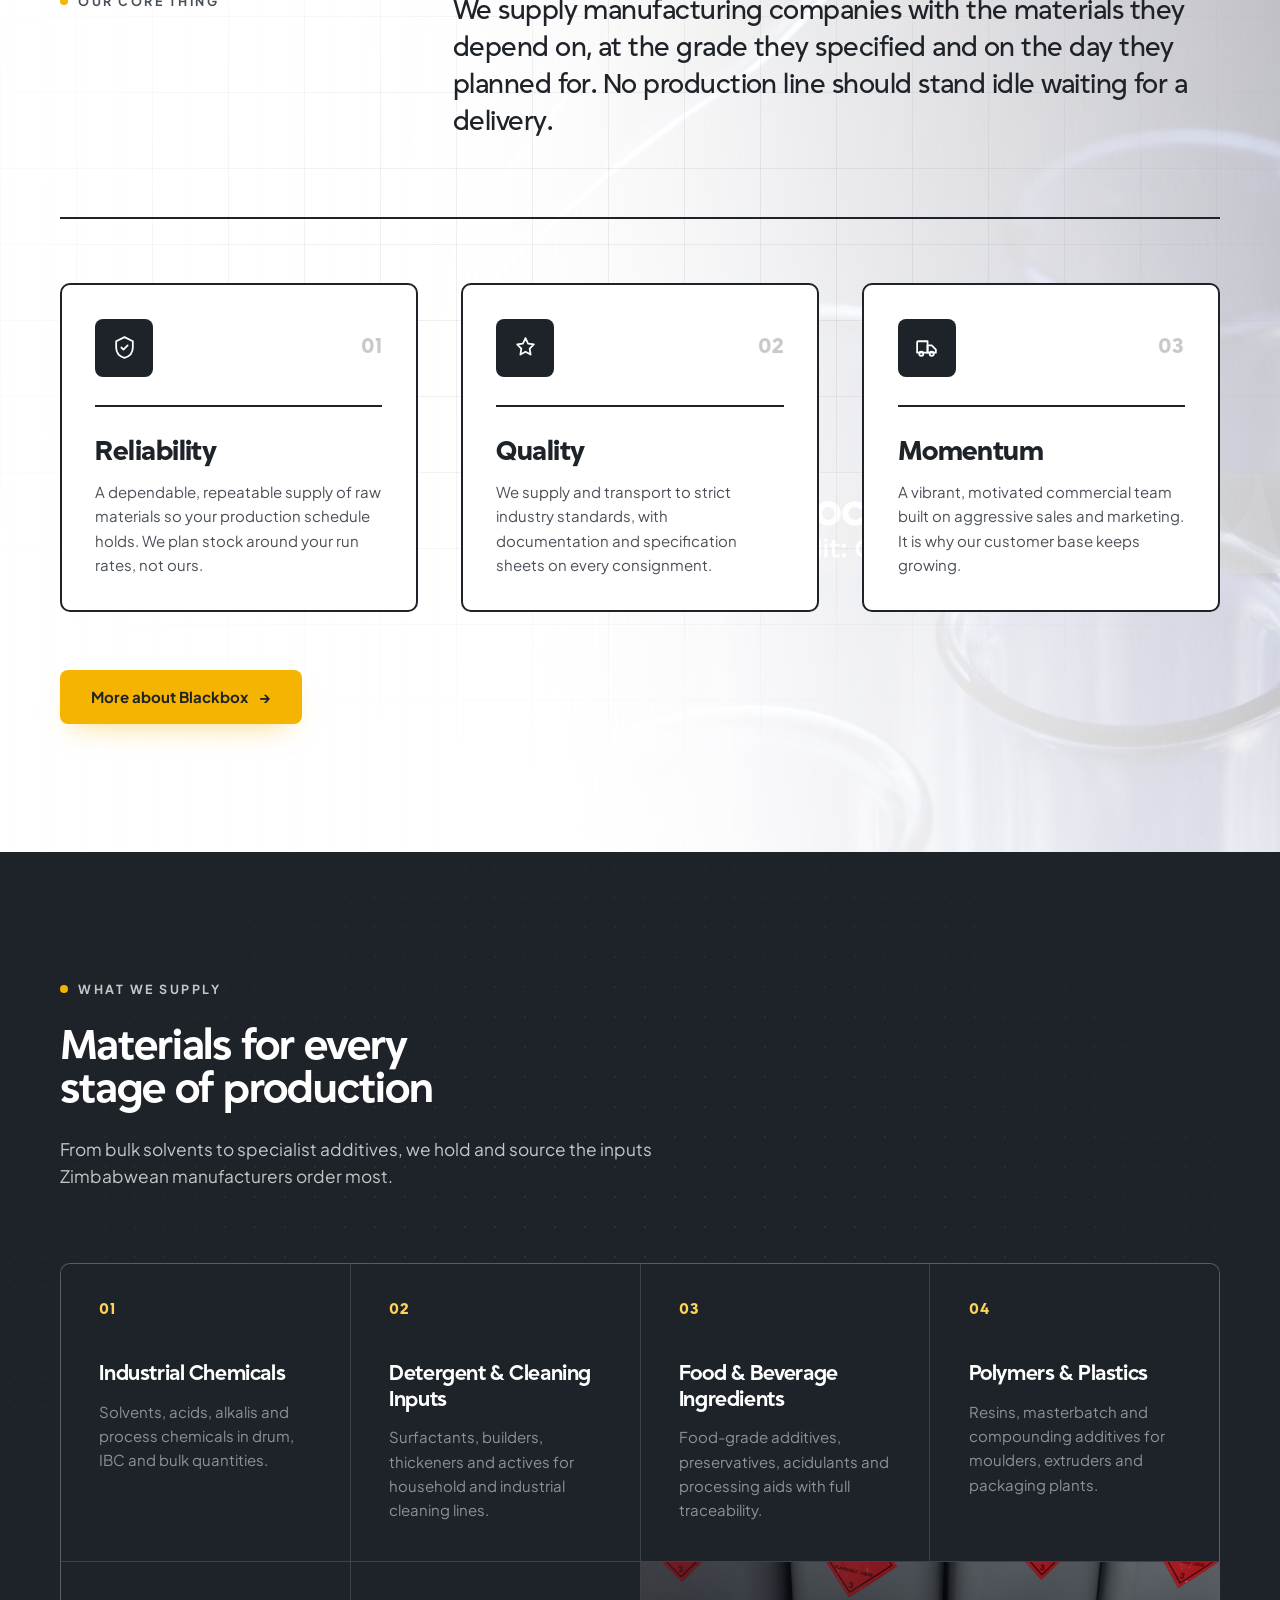
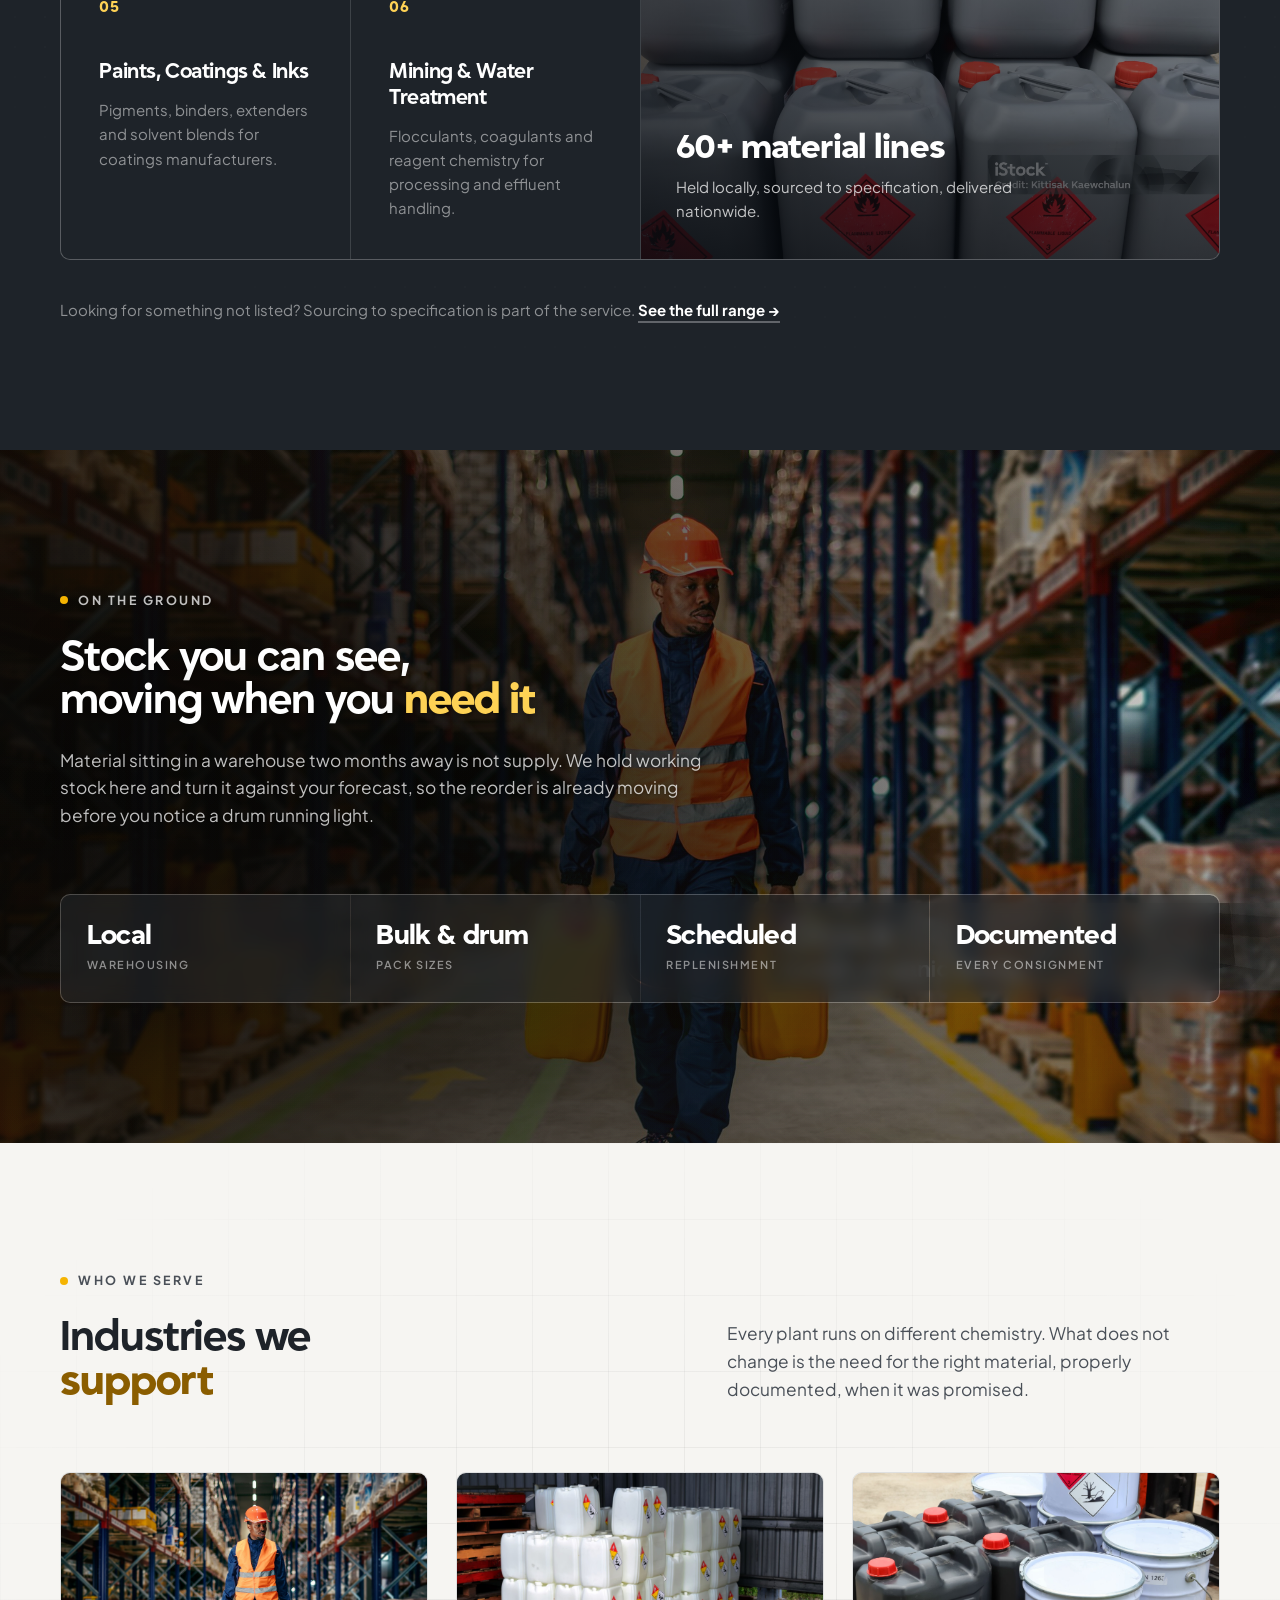
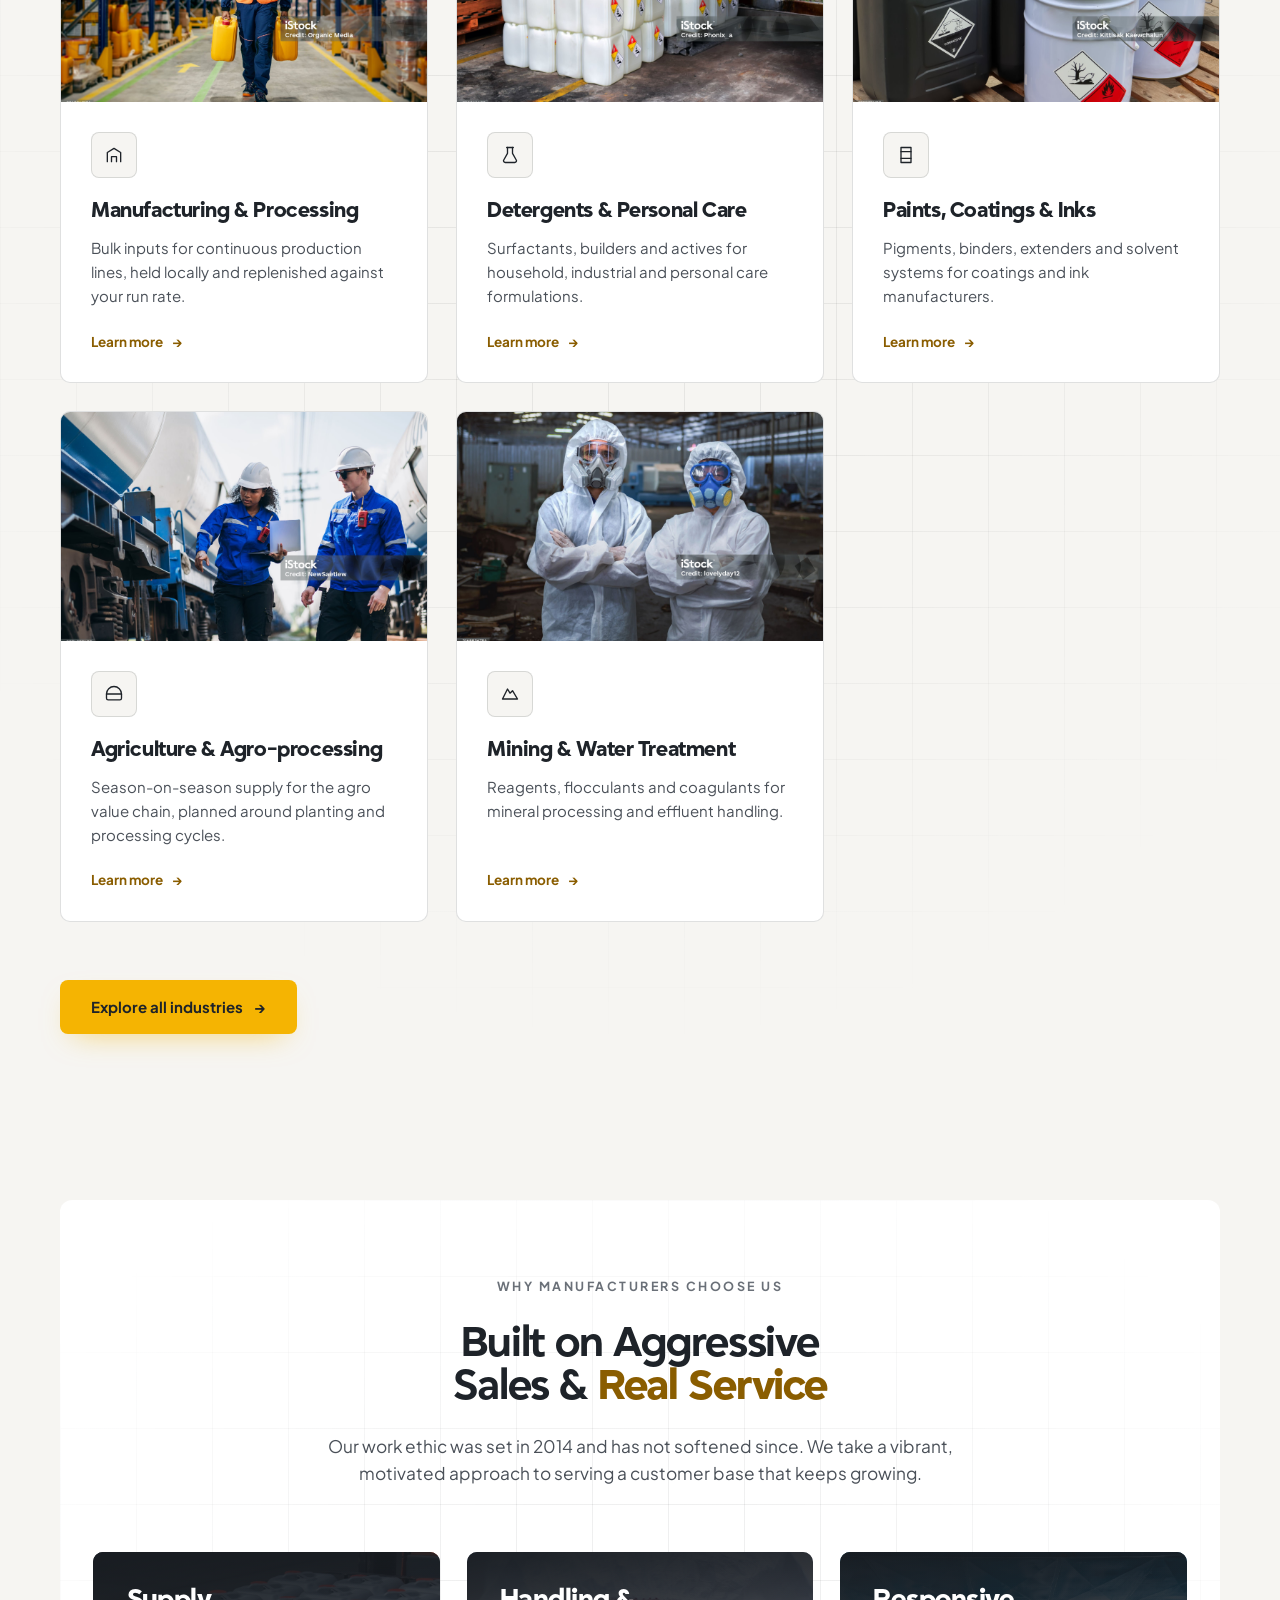
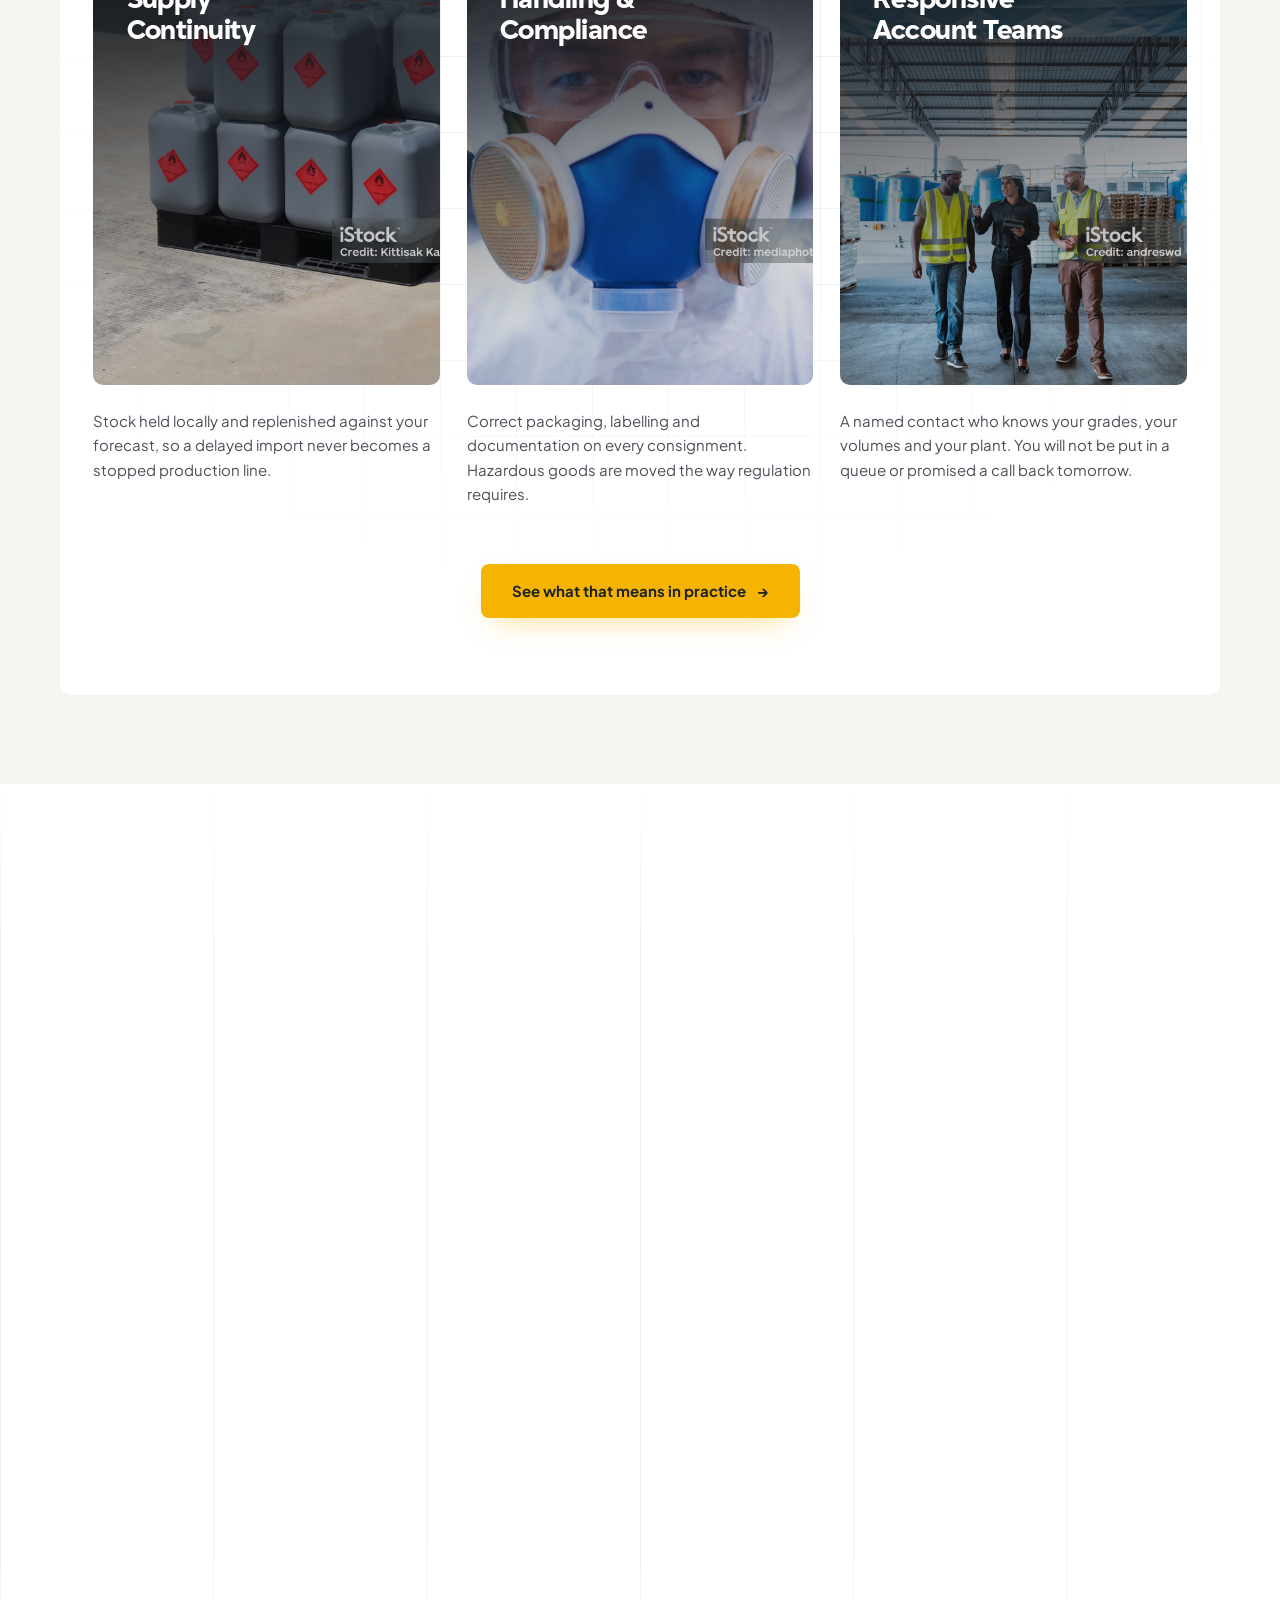
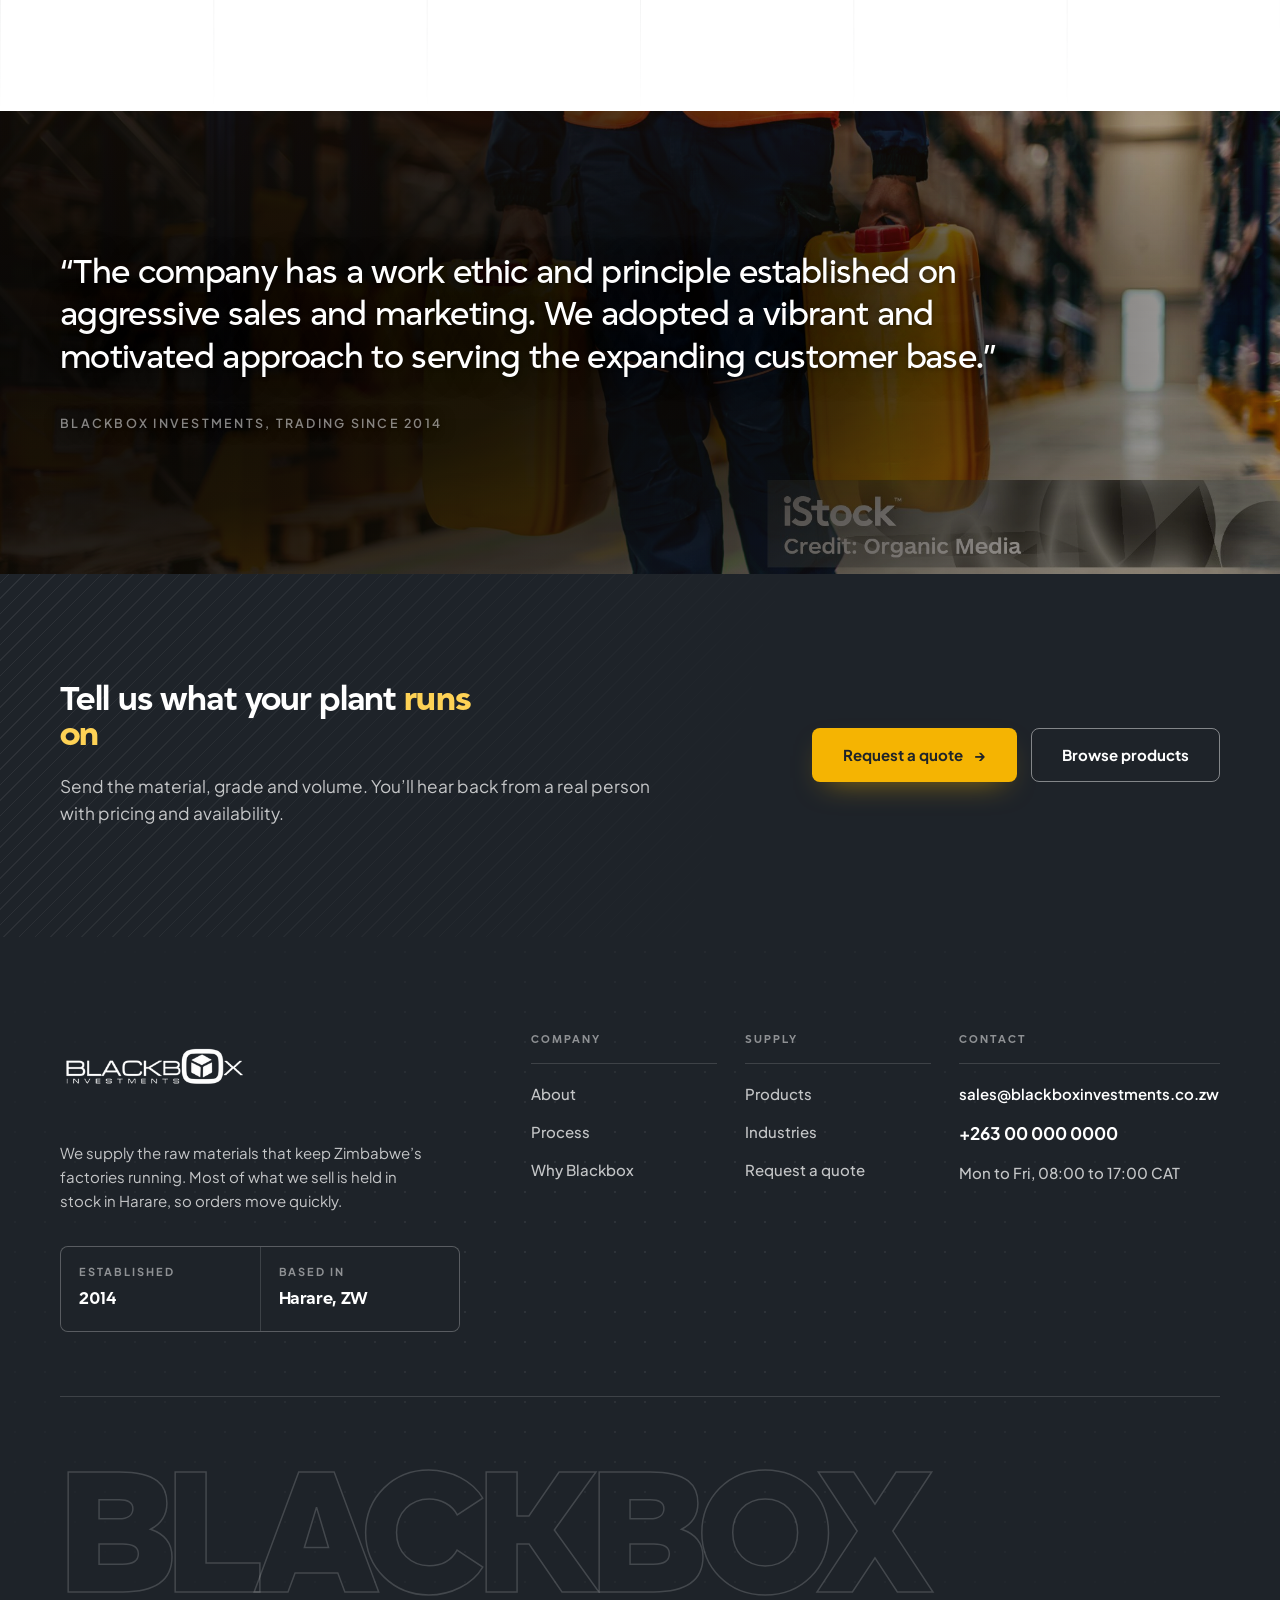
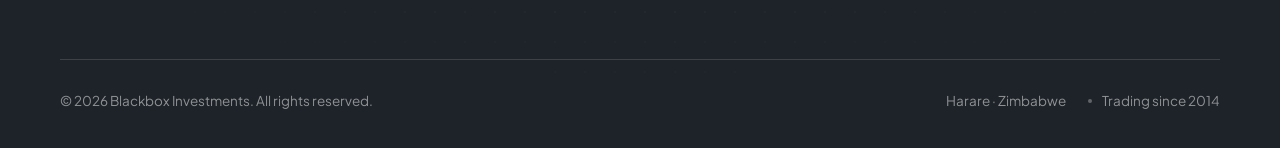
==== commit bf5d01b4: "Charcoal + mustard palette on a white ground; de-AI the copy Palette — swapped the blue system for t" ====
--- a/index.html
+++ b/index.html
@@ -3,11 +3,11 @@
 <head>
 <meta charset="utf-8">
 <meta name="viewport" content="width=device-width, initial-scale=1">
-<title>Blackbox Investments &mdash; Raw Material Supply for Zimbabwe&rsquo;s Manufacturers</title>
+<title>Blackbox Investments | Raw Material Supply for Zimbabwe&rsquo;s Manufacturers</title>
 <meta name="description" content="Since 2014, Blackbox Investments has supplied industrial chemicals and raw materials to manufacturing companies across Zimbabwe.">
 <meta name="theme-color" content="#0B1017">
 <meta property="og:type" content="website">
-<meta property="og:title" content="Blackbox Investments &mdash; Raw Material Supply for Zimbabwe&rsquo;s Manufacturers">
+<meta property="og:title" content="Blackbox Investments | Raw Material Supply for Zimbabwe&rsquo;s Manufacturers">
 <meta property="og:description" content="Since 2014, Blackbox Investments has supplied industrial chemicals and raw materials to manufacturing companies across Zimbabwe.">
 <meta property="og:image" content="assets/img/hero-refinery.jpg">
 <link rel="icon" href="assets/img/logo.png">
@@ -24,7 +24,7 @@
 
 <header class="site-header" id="siteHeader">
   <div class="shell header-inner">
-    <a class="brand" href="index.html" aria-label="Blackbox Investments &mdash; home">
+    <a class="brand" href="index.html" aria-label="Blackbox Investments home">
       <img src="assets/img/logo-white.png" alt="Blackbox Investments" class="brand-mark brand-mark--light">
       <img src="assets/img/logo.png" alt="" aria-hidden="true" class="brand-mark brand-mark--dark">
     </a>
@@ -60,9 +60,9 @@
       The Raw Materials<br>Behind Zimbabwean<br><em>Manufacturing</em>
     </h1>
     <p class="hero-sub reveal" data-delay="2">
-      We supply the industrial chemicals and raw inputs that keep production lines
-      moving &mdash; sourced globally, stocked locally, and delivered by a team that
-      treats your schedule as its own.
+      We supply the industrial chemicals and raw inputs that keep production
+      lines moving. Stock is held here in Zimbabwe, so the material is on the
+      ground when you need it.
     </p>
     <div class="hero-cta reveal" data-delay="3">
       <a class="btn btn--primary" href="contact.html">Request a quote <span class="btn-arrow" aria-hidden="true">&rarr;</span></a>
@@ -104,9 +104,9 @@
     <div class="core-head">
       <p class="eyebrow reveal"><span class="dot"></span> Our core thing</p>
       <p class="core-lead reveal" data-delay="1">
-        Our mission is to supply manufacturing companies with the materials they
-        depend on &mdash; at the quality they specified, on the day they planned for &mdash;
-        so their operations never stall waiting on a shipment.
+        We supply manufacturing companies with the materials they depend on, at
+        the grade they specified and on the day they planned for. No production
+        line should stand idle waiting for a delivery.
       </p>
     </div>
 
@@ -138,7 +138,7 @@
         </div>
         <h3>Momentum</h3>
         <p>A vibrant, motivated commercial team built on aggressive sales and
-           marketing &mdash; the reason our customer base keeps expanding.</p>
+           marketing. It is why our customer base keeps growing.</p>
       </article>
     </div>
 
@@ -216,8 +216,8 @@
     <h2 class="band-title reveal" data-delay="1">Stock you can see,<br>moving when you <em>need it</em></h2>
     <p class="band-sub reveal" data-delay="2">
       Material sitting in a warehouse two months away is not supply. We hold
-      working stock locally and turn it against your forecast, so the reorder is
-      already moving before you notice the drum is light.
+      working stock here and turn it against your forecast, so the reorder is
+      already moving before you notice a drum running light.
     </p>
     <div class="band-stats reveal" data-delay="3">
       <div><strong>Local</strong><span>Warehousing</span></div>
@@ -237,8 +237,8 @@
         <h2 class="section-title reveal" data-delay="1">Industries we<br><em>support</em></h2>
       </div>
       <p class="section-sub reveal" data-delay="2">
-        Different plants, different chemistry, same requirement &mdash; the right
-        material, correctly documented, on the day it was promised.
+        Every plant runs on different chemistry. What does not change is the
+        need for the right material, properly documented, when it was promised.
       </p>
     </div>
 
@@ -311,8 +311,8 @@
           Built on Aggressive<br>Sales &amp; <em>Real Service</em>
         </h2>
         <p class="section-sub">
-          Our work ethic was set in 2014 and hasn&rsquo;t softened since &mdash; a vibrant,
-          motivated approach to serving an expanding customer base.
+          Our work ethic was set in 2014 and has not softened since. We take a
+          vibrant, motivated approach to serving a customer base that keeps growing.
         </p>
       </div>
 
@@ -331,8 +331,8 @@
             <img src="assets/img/hazmat-closeup.jpg" alt="Technician in a protective suit, goggles and respirator" loading="lazy">
             <h3>Handling &amp;<br>Compliance</h3>
           </div>
-          <p>Correct packaging, labelling and documentation on every consignment &mdash;
-             hazardous goods moved the way regulation requires.</p>
+          <p>Correct packaging, labelling and documentation on every consignment.
+             Hazardous goods are moved the way regulation requires.</p>
         </article>
 
         <article class="benefit reveal" data-delay="2">
@@ -340,8 +340,8 @@
             <img src="assets/img/team-warehouse.jpg" alt="Warehouse team walking through a chemical storage facility" loading="lazy">
             <h3>Responsive<br>Account Teams</h3>
           </div>
-          <p>A named contact who knows your grades, your volumes and your plant &mdash;
-             not a queue, a ticket number, or a call-back tomorrow.</p>
+          <p>A named contact who knows your grades, your volumes and your plant.
+             You will not be put in a queue or promised a call back tomorrow.</p>
         </article>
       </div>
 
@@ -387,7 +387,7 @@
         <div>
           <h3>Quality &amp; documentation</h3>
           <p>Specification sheets, safety data and consignment paperwork are
-             prepared before the goods leave &mdash; not after you ask.</p>
+             prepared before the goods leave, not after you ask for them.</p>
         </div>
       </li>
       <li class="step reveal" data-delay="3">
@@ -409,7 +409,7 @@
       <p>&ldquo;The company has a work ethic and principle established on aggressive
          sales and marketing. We adopted a vibrant and motivated approach to
          serving the expanding customer base.&rdquo;</p>
-      <cite>Blackbox Investments &mdash; since 2014</cite>
+      <cite>Blackbox Investments, trading since 2014</cite>
     </blockquote>
   </div>
 </section>
@@ -435,9 +435,9 @@
     <div class="footer-top">
       <div class="footer-brand">
         <img src="assets/img/logo-white.png" alt="Blackbox Investments">
-        <p>Supplying the raw materials that keep Zimbabwe&rsquo;s manufacturers
-           producing &mdash; sourced globally, stocked locally, delivered on the day
-           we said.</p>
+        <p>We supply the raw materials that keep Zimbabwe&rsquo;s factories
+           running. Most of what we sell is held in stock in Harare, so orders
+           move quickly.</p>
         <ul class="footer-meta" role="list">
           <li><span>Established</span><strong>2014</strong></li>
           <li><span>Based in</span><strong>Harare, ZW</strong></li>
@@ -461,7 +461,7 @@
           <h4>Contact</h4>
           <a class="footer-contact" href="mailto:sales@blackboxinvestments.co.zw">sales@blackboxinvestments.co.zw</a>
           <a class="footer-contact footer-contact--lg" href="tel:+263000000000">+263 00 000 0000</a>
-          <span>Mon &ndash; Fri, 08:00 &ndash; 17:00 CAT</span>
+          <span>Mon to Fri, 08:00 to 17:00 CAT</span>
         </div>
       </nav>
     </div>
--- a/assets/css/styles.css
+++ b/assets/css/styles.css
@@ -46,30 +46,41 @@
    ========================================================= */
 
 :root{
-  /* ---------- palette ---------- */
-  --ink:        #080C12;
-  --ink-2:      #111925;
-  --navy:       #0A1524;
-  --paper:      #F4F2ED;
-  --paper-2:    #E8E5DE;
+  /* ----------------------------------------------------------
+     PALETTE — charcoal + mustard, sampled from the supplied
+     scheme (Colour Palette 145). White is the overall ground.
+       #1E2329  #2A2F35  #3B4046  #F6A403  #F5B402  #FED255
+     ---------------------------------------------------------- */
+  --ink:        #1E2329;   /* swatch 1 - dark sections, footer, borders */
+  --ink-2:      #2A2F35;   /* swatch 2 - raised state on dark           */
+  --ink-3:      #3B4046;   /* swatch 3 - muted rules on dark            */
+  --navy:       #1E2329;
+
   --white:      #FFFFFF;
-  --accent:     #1B5CE8;
-  --accent-dk:  #1148BE;
-  --accent-lt:  #7FA8FF;
-
-  --text:       #0B1119;
-  --text-mid:   #444F5D;
-  --text-soft:  #6D7885;
+  --paper:      #FFFFFF;   /* the overall page ground                   */
+  --paper-2:    #F6F5F2;   /* faint tint for alternating sections       */
+  --paper-3:    #EDEBE6;   /* inset / image placeholder                 */
+
+  --accent:     #F5B402;   /* swatch 5 - mustard, for FILLS not text    */
+  --accent-dk:  #F6A403;   /* swatch 4 - deeper amber, hover            */
+  --accent-lt:  #FED255;   /* swatch 6 - light mustard, on dark only    */
+  /* Mustard cannot carry small text on white (about 1.8:1), so light
+     backgrounds use this deep amber for accented text instead. */
+  --accent-ink: #8A5D00;
+
+  --text:       #1E2329;
+  --text-mid:   #4A5058;
+  --text-soft:  #6A7078;
   --on-dark:    #FFFFFF;
   --on-dark-mid:rgba(255,255,255,.74);
   --on-dark-soft:rgba(255,255,255,.5);
 
-  --line:       rgba(11,17,25,.12);
-  --line-2:     rgba(11,17,25,.2);
+  --line:       rgba(30,35,41,.14);
+  --line-2:     rgba(30,35,41,.24);
   --line-dark:  rgba(255,255,255,.14);
 
   /* pattern ink */
-  --pat-light:  rgba(11,17,25,.07);
+  --pat-light:  rgba(30,35,41,.07);
   --pat-dark:   rgba(255,255,255,.07);
 
   /* ---------------------------------------------------------
@@ -184,7 +195,7 @@
 .skip-link:focus{ left:0; }
 
 :where(a,button,input,textarea):focus-visible{
-  outline:2px solid var(--accent);
+  outline:2px solid var(--accent-ink);
   outline-offset:3px;
   border-radius:var(--r-sm);
 }
@@ -258,7 +269,7 @@
   letter-spacing:var(--tr-head);
   text-wrap:balance;
 }
-.section-title em{ font-style:normal; font-weight:800; color:var(--accent); }
+.section-title em{ font-style:normal; font-weight:800; color:var(--accent-ink); }
 .section-title--light{ color:var(--on-dark); }
 .section-title--light em{ color:var(--accent-lt); }
 
@@ -302,12 +313,15 @@
   will-change:transform;
 }
 .btn:hover{ transform:translateY(-2px); }
-.btn--primary{ --btn-bg:var(--accent); box-shadow:0 12px 30px -14px rgba(27,92,232,.85); }
-.btn--primary:hover{ --btn-bg:var(--accent-dk); box-shadow:0 20px 40px -16px rgba(27,92,232,.9); }
+.btn--primary{
+  --btn-bg:var(--accent); --btn-fg:var(--ink);
+  box-shadow:0 12px 30px -14px rgba(245,180,2,.6);
+}
+.btn--primary:hover{ --btn-bg:var(--accent-dk); box-shadow:0 20px 40px -16px rgba(246,164,3,.65); }
 .btn--ghost{ --btn-bg:transparent; --btn-fg:#fff; --btn-bd:rgba(255,255,255,.45); }
 .btn--ghost:hover{ --btn-bg:rgba(255,255,255,.12); --btn-bd:#fff; }
 .btn--pill{ --btn-bg:#fff; --btn-fg:var(--ink); padding:13px 24px; font-size:var(--fs-xs); }
-.btn--pill:hover{ --btn-bg:var(--accent); --btn-fg:#fff; }
+.btn--pill:hover{ --btn-bg:var(--accent); --btn-fg:var(--ink); }
 .btn--block{ width:100%; }
 .btn-arrow{ transition:transform .35s var(--ease); }
 .btn:hover .btn-arrow{ transform:translateX(5px); }
@@ -315,7 +329,7 @@
 .link-arrow{
   margin-top:auto; padding-top:22px;
   display:inline-flex; align-items:center; gap:9px;
-  font-size:var(--fs-xs); font-weight:700; color:var(--accent);
+  font-size:var(--fs-xs); font-weight:700; color:var(--accent-ink);
   align-self:flex-start;
 }
 .link-arrow span{ transition:transform .35s var(--ease); }
@@ -334,7 +348,7 @@
 .site-header.is-stuck,
 .site-header.nav-open{
   padding:11px 0;
-  background:rgba(244,242,237,.88);
+  background:rgba(255,255,255,.9);
   backdrop-filter:blur(18px) saturate(140%);
   -webkit-backdrop-filter:blur(18px) saturate(140%);
   border-bottom-color:var(--line);
@@ -389,7 +403,7 @@
 .site-header.is-stuck .btn--pill,
 .site-header.nav-open .btn--pill{ --btn-bg:var(--ink); --btn-fg:#fff; }
 .site-header.is-stuck .btn--pill:hover,
-.site-header.nav-open .btn--pill:hover{ --btn-bg:var(--accent); }
+.site-header.nav-open .btn--pill:hover{ --btn-bg:var(--accent); --btn-fg:var(--ink); }
 
 .nav-toggle{
   display:none;
@@ -549,7 +563,7 @@
 .core-bg::after{
   content:""; position:absolute; inset:0;
   background:linear-gradient(90deg,
-    var(--paper) 0%, rgba(244,242,237,.95) 36%, rgba(244,242,237,.7) 66%, rgba(244,242,237,.5) 100%);
+    #FFFFFF 0%, rgba(255,255,255,.95) 36%, rgba(255,255,255,.72) 66%, rgba(255,255,255,.52) 100%);
 }
 
 .core-head{
@@ -595,7 +609,7 @@
   transition:background-color .4s var(--ease);
 }
 .core-feature .feature-icon svg{ width:25px; height:25px; stroke-width:1.7; }
-.core-feature:hover .feature-icon{ background:var(--accent); }
+.core-feature:hover .feature-icon{ background:var(--accent); color:var(--ink); }
 
 .core-feature-top{
   display:flex; align-items:center; justify-content:space-between; gap:16px;
@@ -773,7 +787,7 @@
    ========================================================= */
 .industries{
   position:relative; overflow:hidden;
-  background:var(--paper); padding:var(--sec-y) 0;
+  background:var(--paper-2); padding:var(--sec-y) 0;
 }
 
 .ind-grid{
@@ -794,7 +808,7 @@
   border-color:var(--ink);
   box-shadow:0 28px 56px -34px rgba(8,12,18,.6);
 }
-.ind-card figure{ margin:0; overflow:hidden; background:var(--paper-2); }
+.ind-card figure{ margin:0; overflow:hidden; background:var(--paper-3); }
 .ind-card figure img{
   width:100%; aspect-ratio:16/10; object-fit:cover;
   transition:transform .8s var(--ease);
@@ -808,13 +822,13 @@
 .ind-icon{
   display:grid; place-items:center; flex:none;
   width:46px; height:46px; border-radius:var(--r-md);
-  background:var(--paper); color:var(--ink);
+  background:var(--paper-2); color:var(--ink);
   border:1.5px solid var(--line);
   margin-bottom:20px;
   transition:background-color .4s var(--ease), color .4s var(--ease), border-color .4s var(--ease);
 }
 .ind-icon svg{ width:20px; height:20px; }
-.ind-card:hover .ind-icon{ background:var(--accent); color:#fff; border-color:var(--accent); }
+.ind-card:hover .ind-icon{ background:var(--accent); color:var(--ink); border-color:var(--accent); }
 
 .ind-card h3{ font-size:var(--fs-lg); font-weight:800; letter-spacing:var(--tr-title); }
 .ind-card p{ margin-top:12px; font-size:var(--fs-sm); line-height:var(--lh-sm); color:var(--text-mid); }
@@ -822,7 +836,7 @@
 /* =========================================================
    BENEFITS  — taller, wider picture cards
    ========================================================= */
-.benefits{ background:var(--paper); padding:clamp(20px,3vw,48px) 0 clamp(56px,7vw,100px); }
+.benefits{ background:var(--paper-2); padding:clamp(20px,3vw,48px) 0 clamp(56px,7vw,100px); }
 
 .benefits-card{
   position:relative; overflow:hidden;
@@ -855,8 +869,8 @@
 .benefit-media::after{
   content:""; position:absolute; inset:0;
   background:
-    linear-gradient(168deg, rgba(6,12,24,.94) 0%, rgba(6,12,24,.58) 38%, rgba(6,12,24,.18) 74%),
-    linear-gradient(180deg, rgba(6,12,24,.56) 0%, rgba(6,12,24,0) 42%);
+    linear-gradient(168deg, rgba(24,28,33,.94) 0%, rgba(24,28,33,.58) 38%, rgba(24,28,33,.18) 74%),
+    linear-gradient(180deg, rgba(24,28,33,.56) 0%, rgba(24,28,33,0) 42%);
 }
 .benefit-media h3{
   position:absolute; z-index:1; top:clamp(24px,2.6vw,34px); left:clamp(24px,2.6vw,34px);
@@ -897,7 +911,7 @@
 .step:last-child{ border-bottom:1px solid var(--line); }
 .step-no{
   font-size:var(--fs-sm); font-weight:800; letter-spacing:.06em;
-  color:var(--accent); line-height:1;
+  color:var(--accent-ink); line-height:1;
   padding-top:6px;
 }
 .step h3{ font-size:var(--fs-lg); font-weight:800; letter-spacing:var(--tr-title); }
@@ -943,7 +957,7 @@
    ========================================================= */
 .contact{
   position:relative; overflow:hidden;
-  background:var(--paper); padding:var(--sec-y) 0;
+  background:var(--paper-2); padding:var(--sec-y) 0;
 }
 .contact-inner{
   display:grid;
@@ -970,7 +984,7 @@
   word-break:break-word;
 }
 .contact-details a{ transition:color .25s var(--ease); }
-.contact-details a:hover{ color:var(--accent); }
+.contact-details a:hover{ color:var(--accent-ink); }
 
 .contact-form{
   background:var(--white);
@@ -993,13 +1007,13 @@
   padding:15px 17px;
   border:1.5px solid var(--line);
   border-radius:var(--r-md);
-  background:var(--paper);
+  background:var(--paper-2);
   transition:border-color .25s var(--ease), background-color .25s var(--ease);
   resize:vertical;
 }
 .field input::placeholder,.field textarea::placeholder{ color:#9AA3AE; }
 .field input:focus,.field textarea:focus{
-  outline:none; border-color:var(--accent); background:var(--white);
+  outline:none; border-color:var(--accent-ink); background:var(--white);
 }
 .field input[aria-invalid="true"],.field textarea[aria-invalid="true"]{
   border-color:#D14343; background:#FDF5F5;
@@ -1178,7 +1192,7 @@
 
 .detail-rows{
   position:relative; overflow:hidden;
-  background:var(--paper); padding:var(--sec-y) 0;
+  background:var(--paper-2); padding:var(--sec-y) 0;
 }
 .detail-row{
   display:grid; grid-template-columns:repeat(2,minmax(0,1fr));
@@ -1189,12 +1203,12 @@
 .detail-row:first-child{ border-top:0; padding-top:0; }
 .detail-row:nth-child(even) .detail-figure{ order:2; }
 .detail-figure{
-  margin:0; border-radius:var(--r-lg); overflow:hidden; background:var(--paper-2);
+  margin:0; border-radius:var(--r-lg); overflow:hidden; background:var(--paper-3);
 }
 .detail-figure img{ width:100%; aspect-ratio:4/3; object-fit:cover; }
 .detail-no{
   display:inline-block; margin-bottom:16px;
-  font-size:var(--fs-sm); font-weight:800; letter-spacing:.06em; color:var(--accent);
+  font-size:var(--fs-sm); font-weight:800; letter-spacing:.06em; color:var(--accent-ink);
 }
 .detail-body h2{ font-size:var(--fs-2xl); font-weight:700; letter-spacing:var(--tr-head); line-height:var(--lh-head); }
 .detail-body > p{ margin-top:16px; font-size:var(--fs-base); line-height:1.72; color:var(--text-mid); max-width:52ch; }
@@ -1225,7 +1239,7 @@
   background:var(--ink); color:#fff; border-color:var(--ink);
   margin-bottom:22px;
 }
-.tile:hover .feature-icon{ background:var(--accent); border-color:var(--accent); }
+.tile:hover .feature-icon{ background:var(--accent); color:var(--ink); border-color:var(--accent); }
 .tile h3{ font-size:var(--fs-lg); font-weight:800; letter-spacing:var(--tr-title); }
 .tile p{ margin-top:12px; font-size:var(--fs-sm); line-height:var(--lh-sm); color:var(--text-mid); }
 
@@ -1243,8 +1257,8 @@
   position:relative; overflow:hidden;
   background:var(--white); padding:var(--sec-y) 0;
 }
-.plain-section--paper{ background:var(--paper); }
-.plain-section .tile{ background:var(--paper); }
+.plain-section--paper{ background:var(--paper-2); }
+.plain-section .tile{ background:var(--paper-2); }
 .plain-section--paper .tile{ background:var(--white); }
 
 .cta-band{
@@ -1303,7 +1317,7 @@
   }
   .core-bg::after{
     background:linear-gradient(180deg,
-      rgba(244,242,237,.9) 0%, rgba(244,242,237,.95) 45%, var(--paper) 100%);
+      rgba(255,255,255,.9) 0%, rgba(255,255,255,.95) 45%, #FFFFFF 100%);
   }
   .page-intro-grid{ grid-template-columns:1fr; gap:10px; }
   .process-inner{ grid-template-columns:1fr; }
@@ -1338,7 +1352,7 @@
   }
   .nav a::after{ display:none; }
   .nav a:hover,
-  .nav a[aria-current="page"]{ color:var(--accent); }
+  .nav a[aria-current="page"]{ color:var(--accent-ink); }
   .header-actions{ margin-left:auto; }
   .nav-toggle{ display:flex; }
 
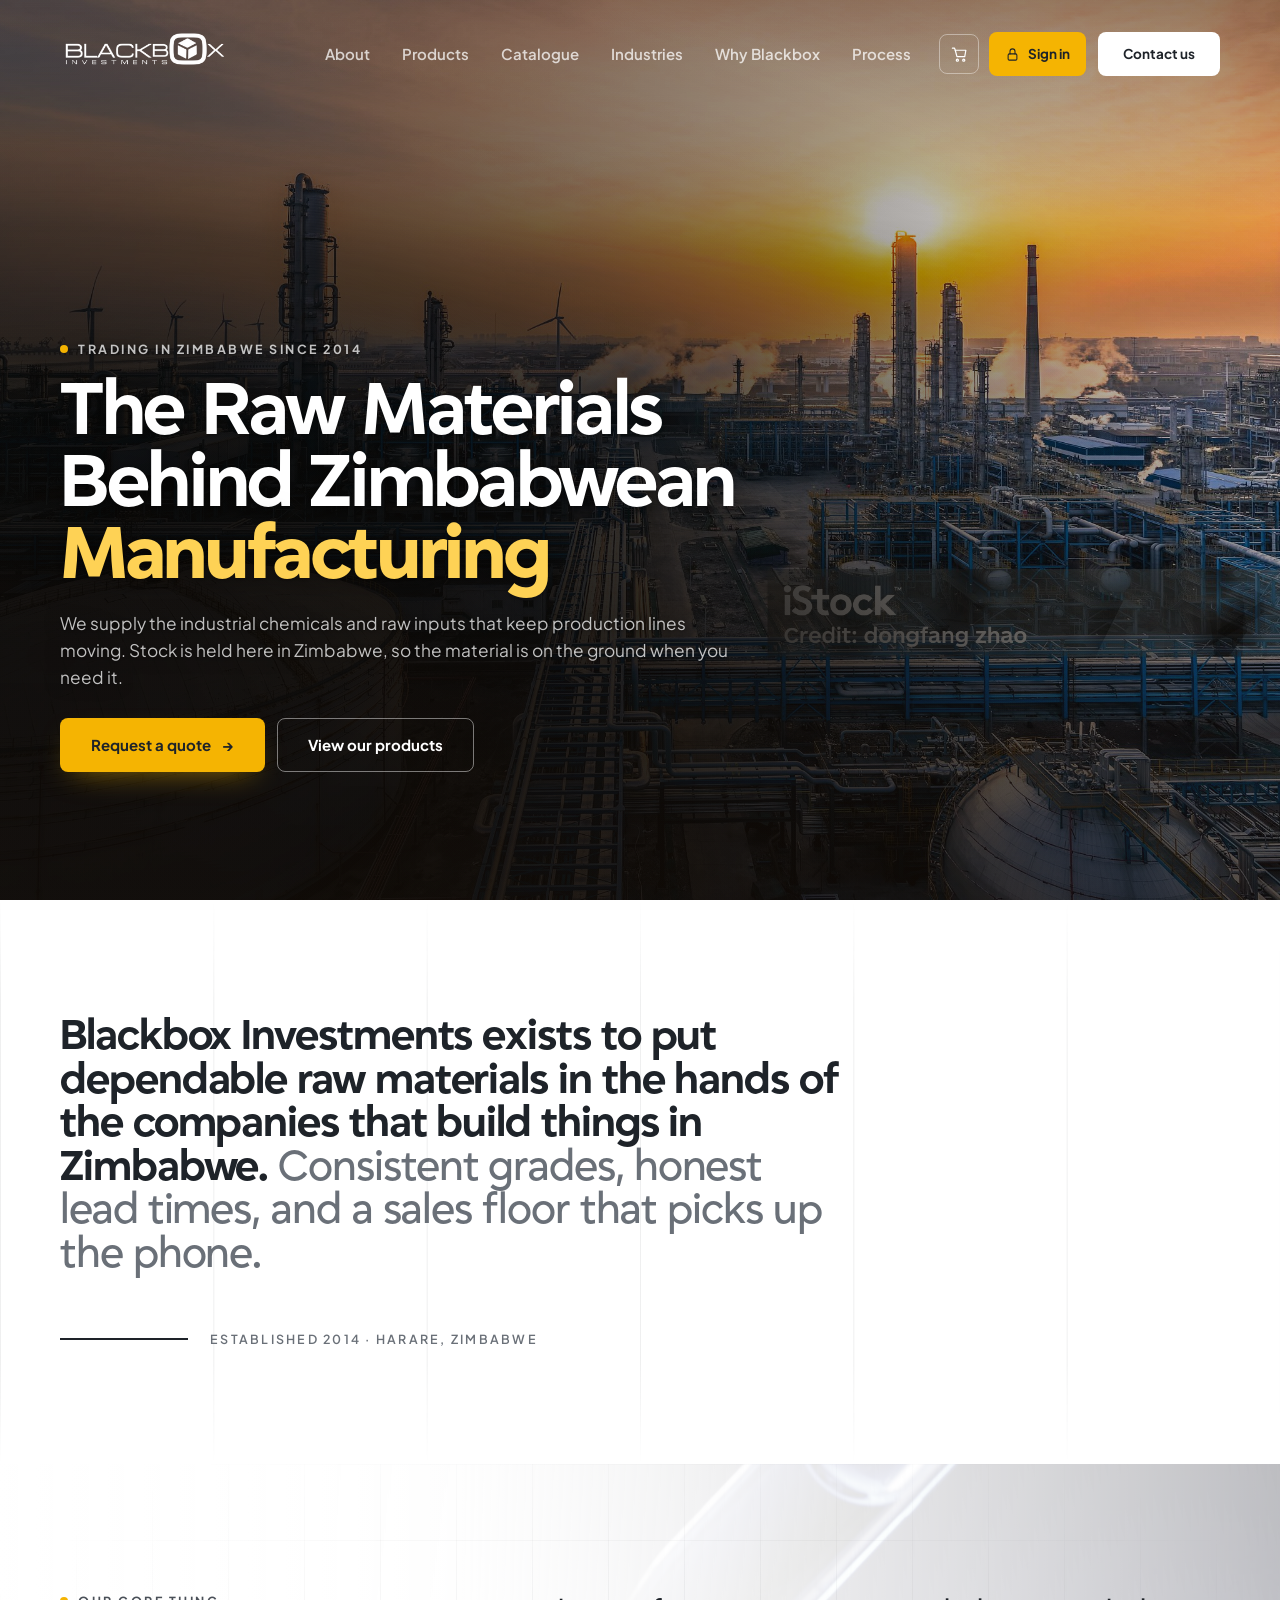
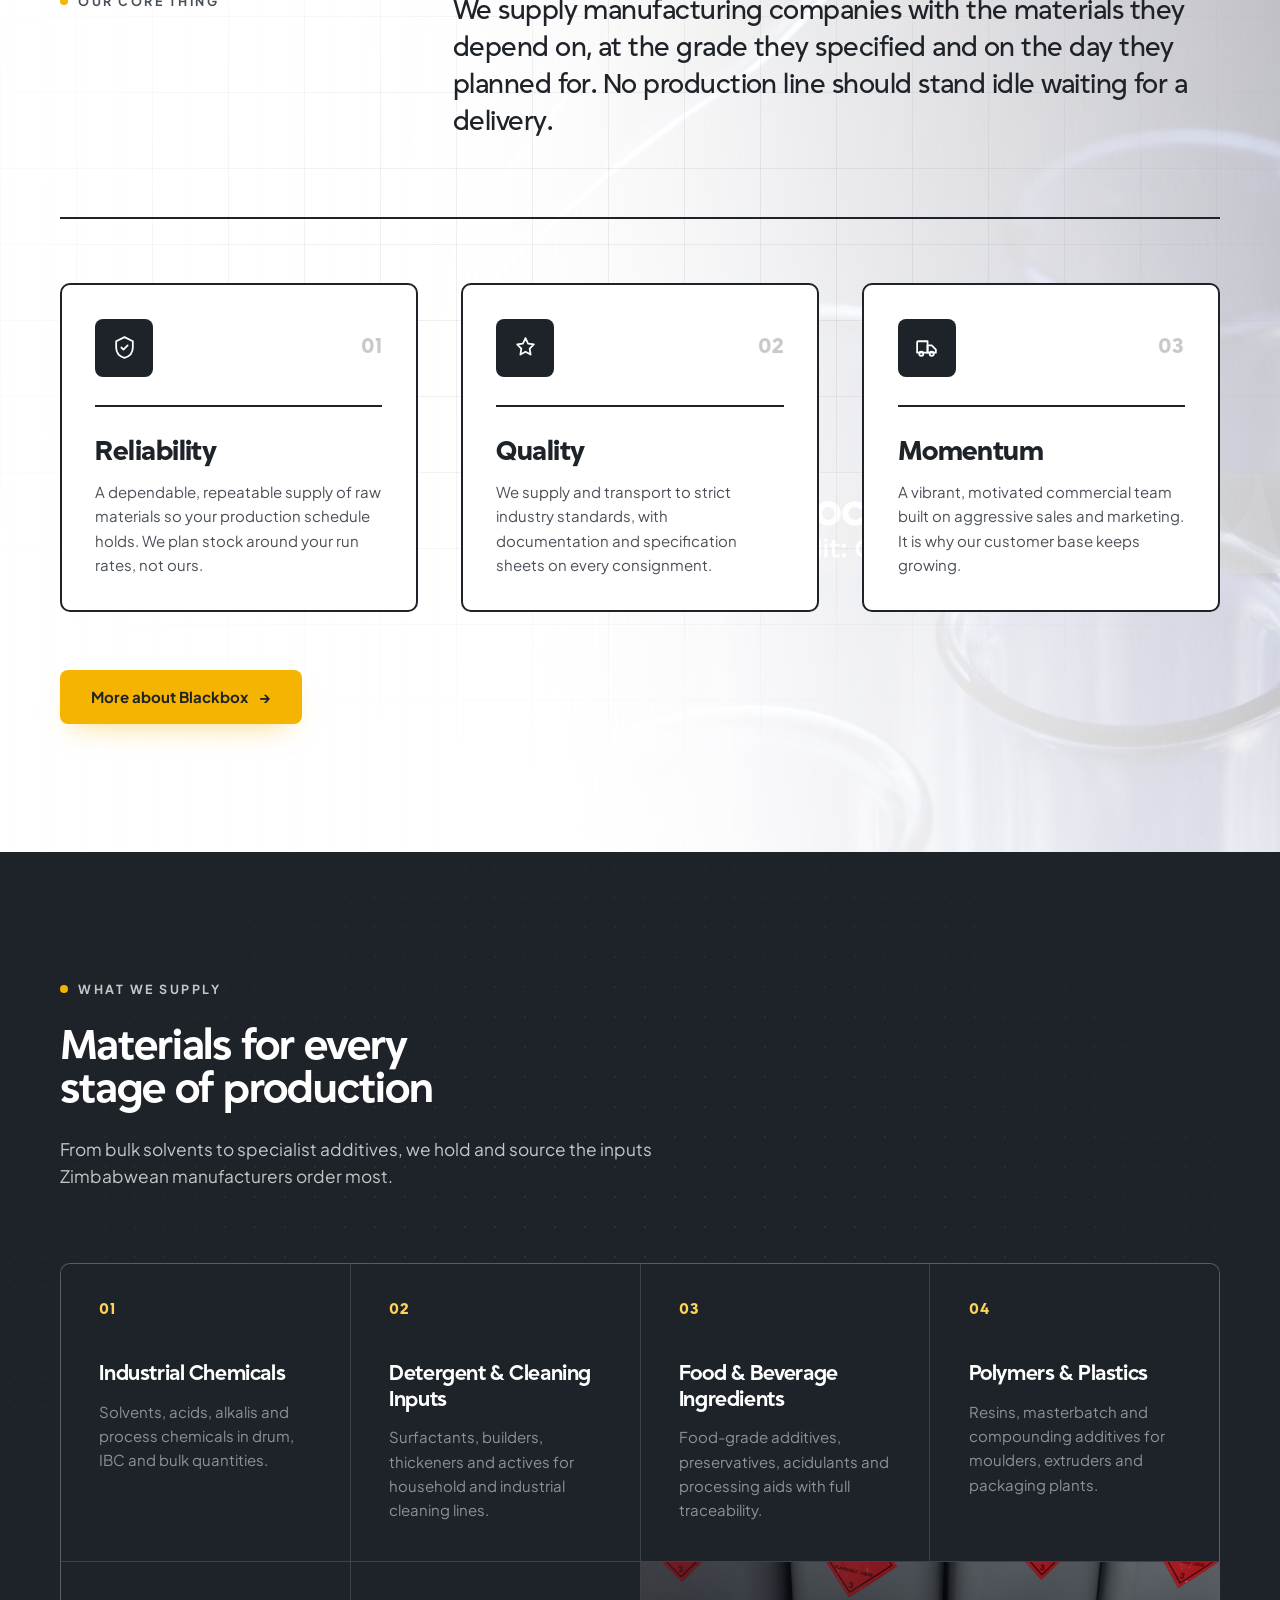
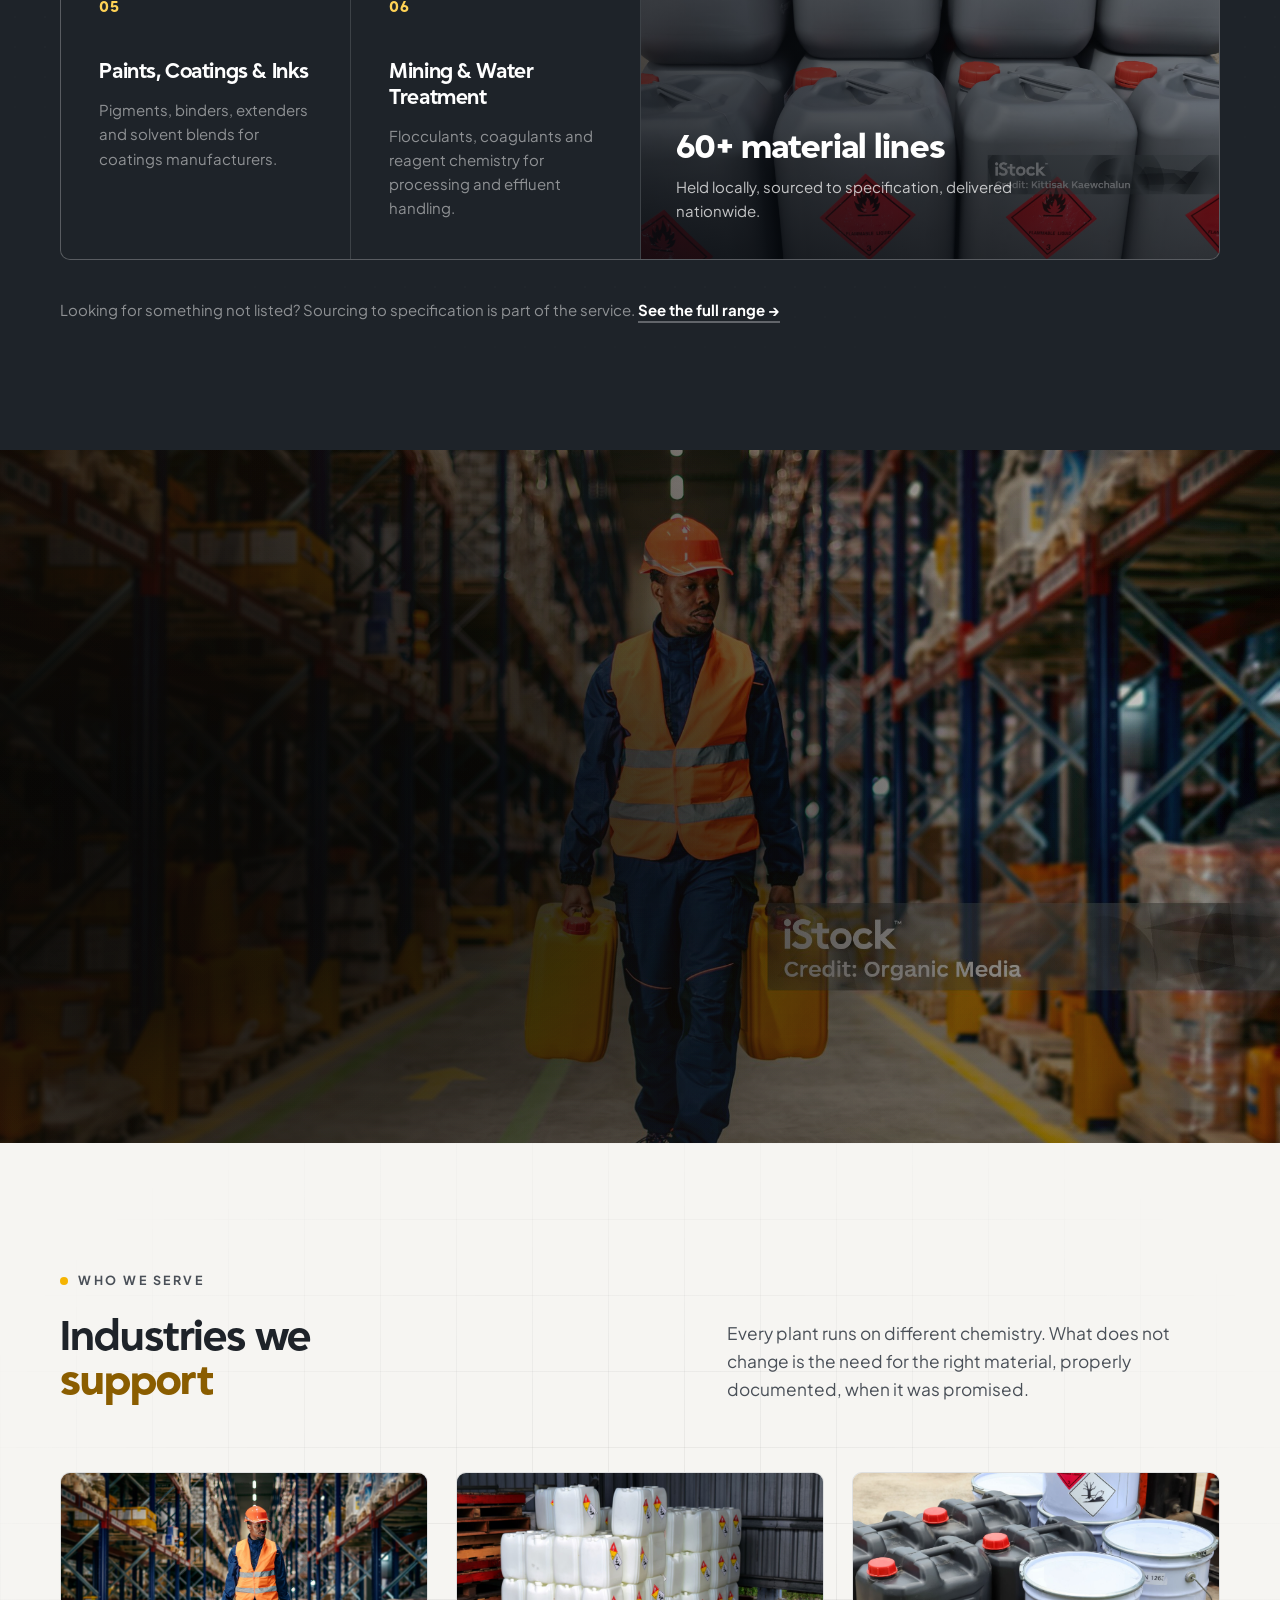
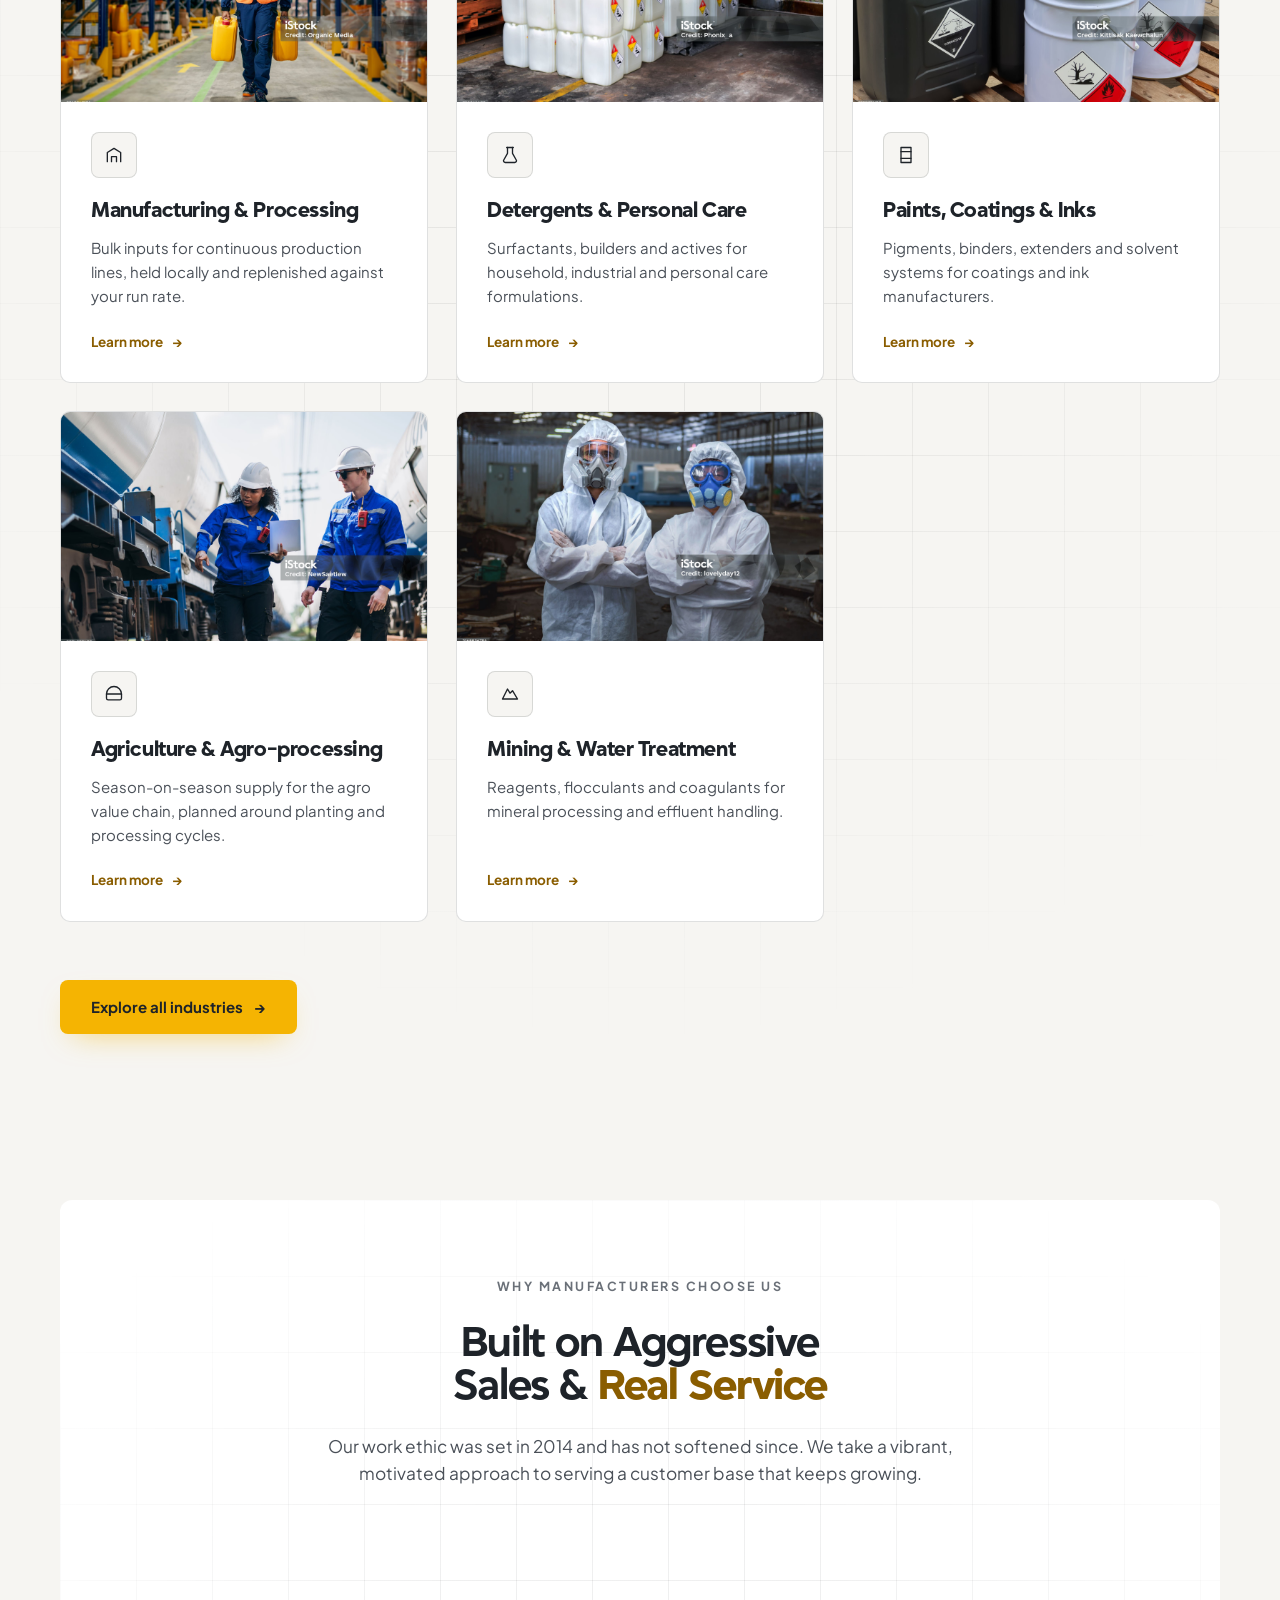
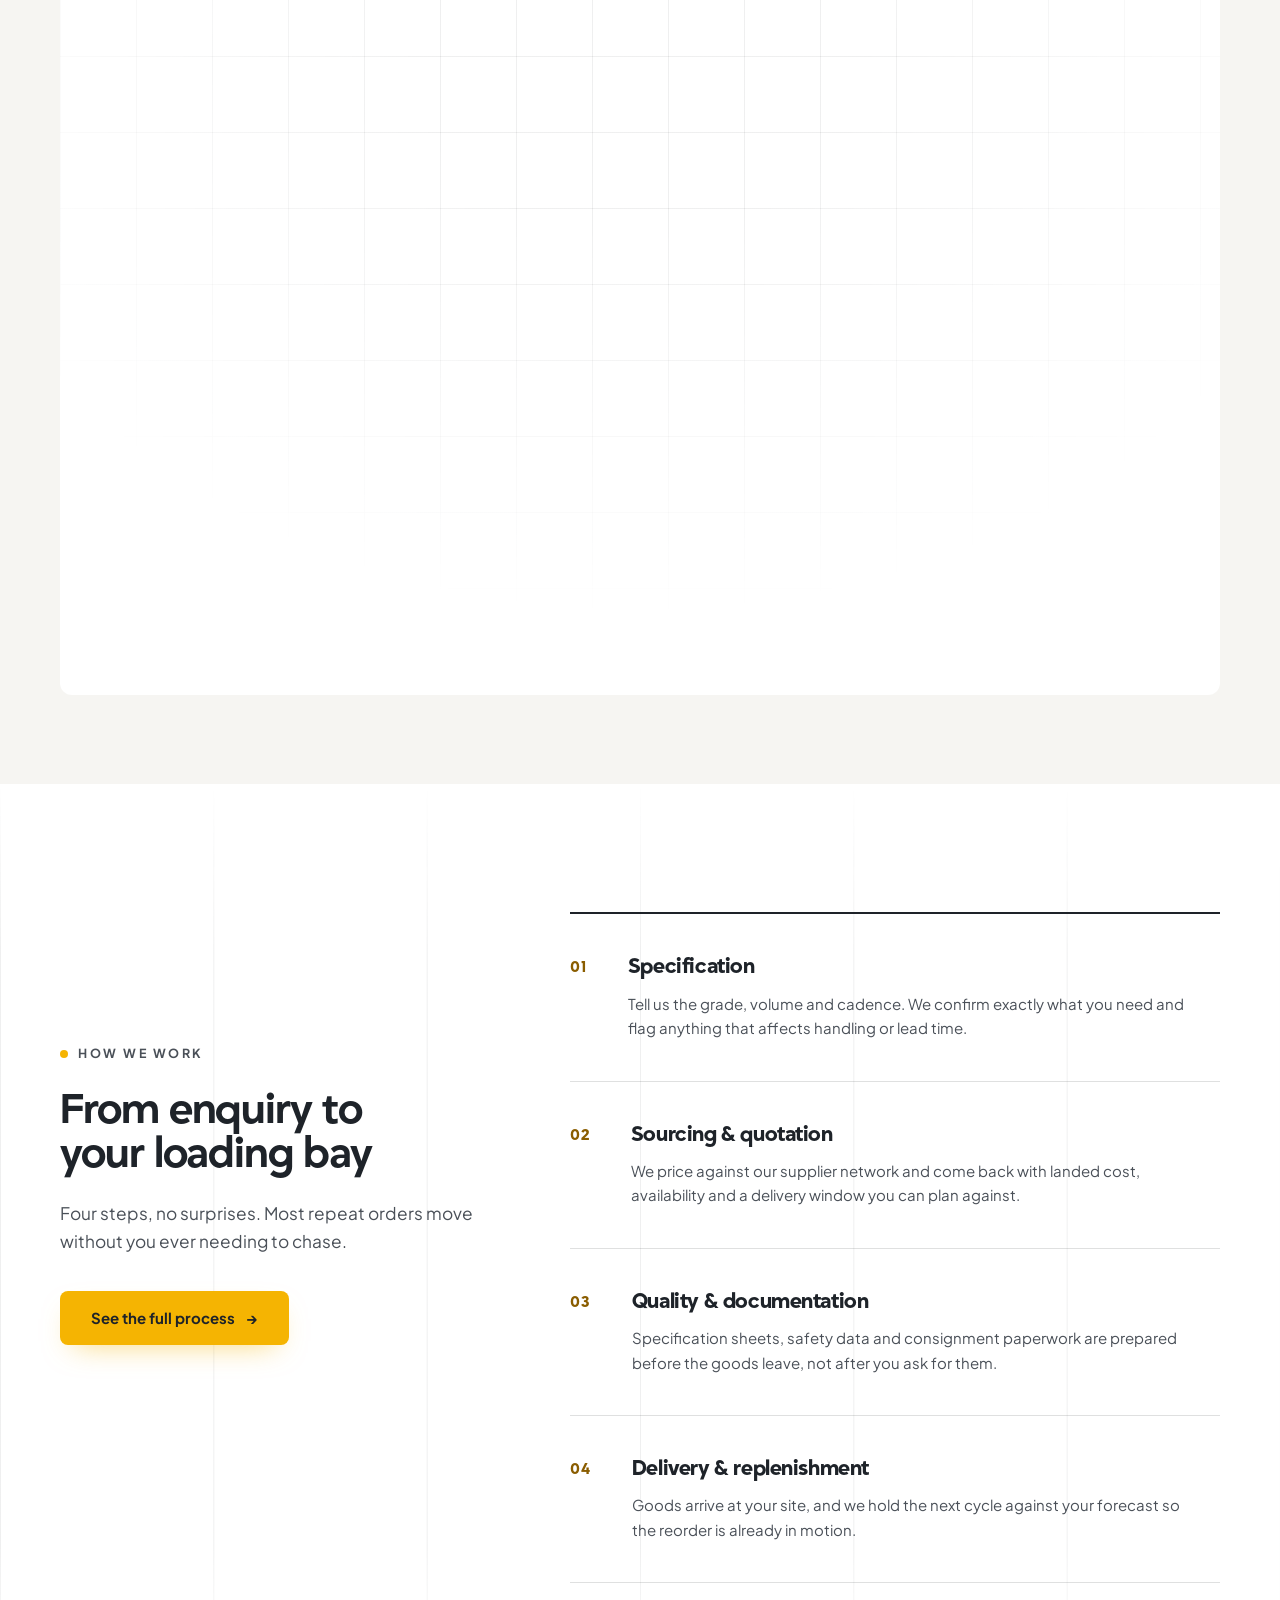
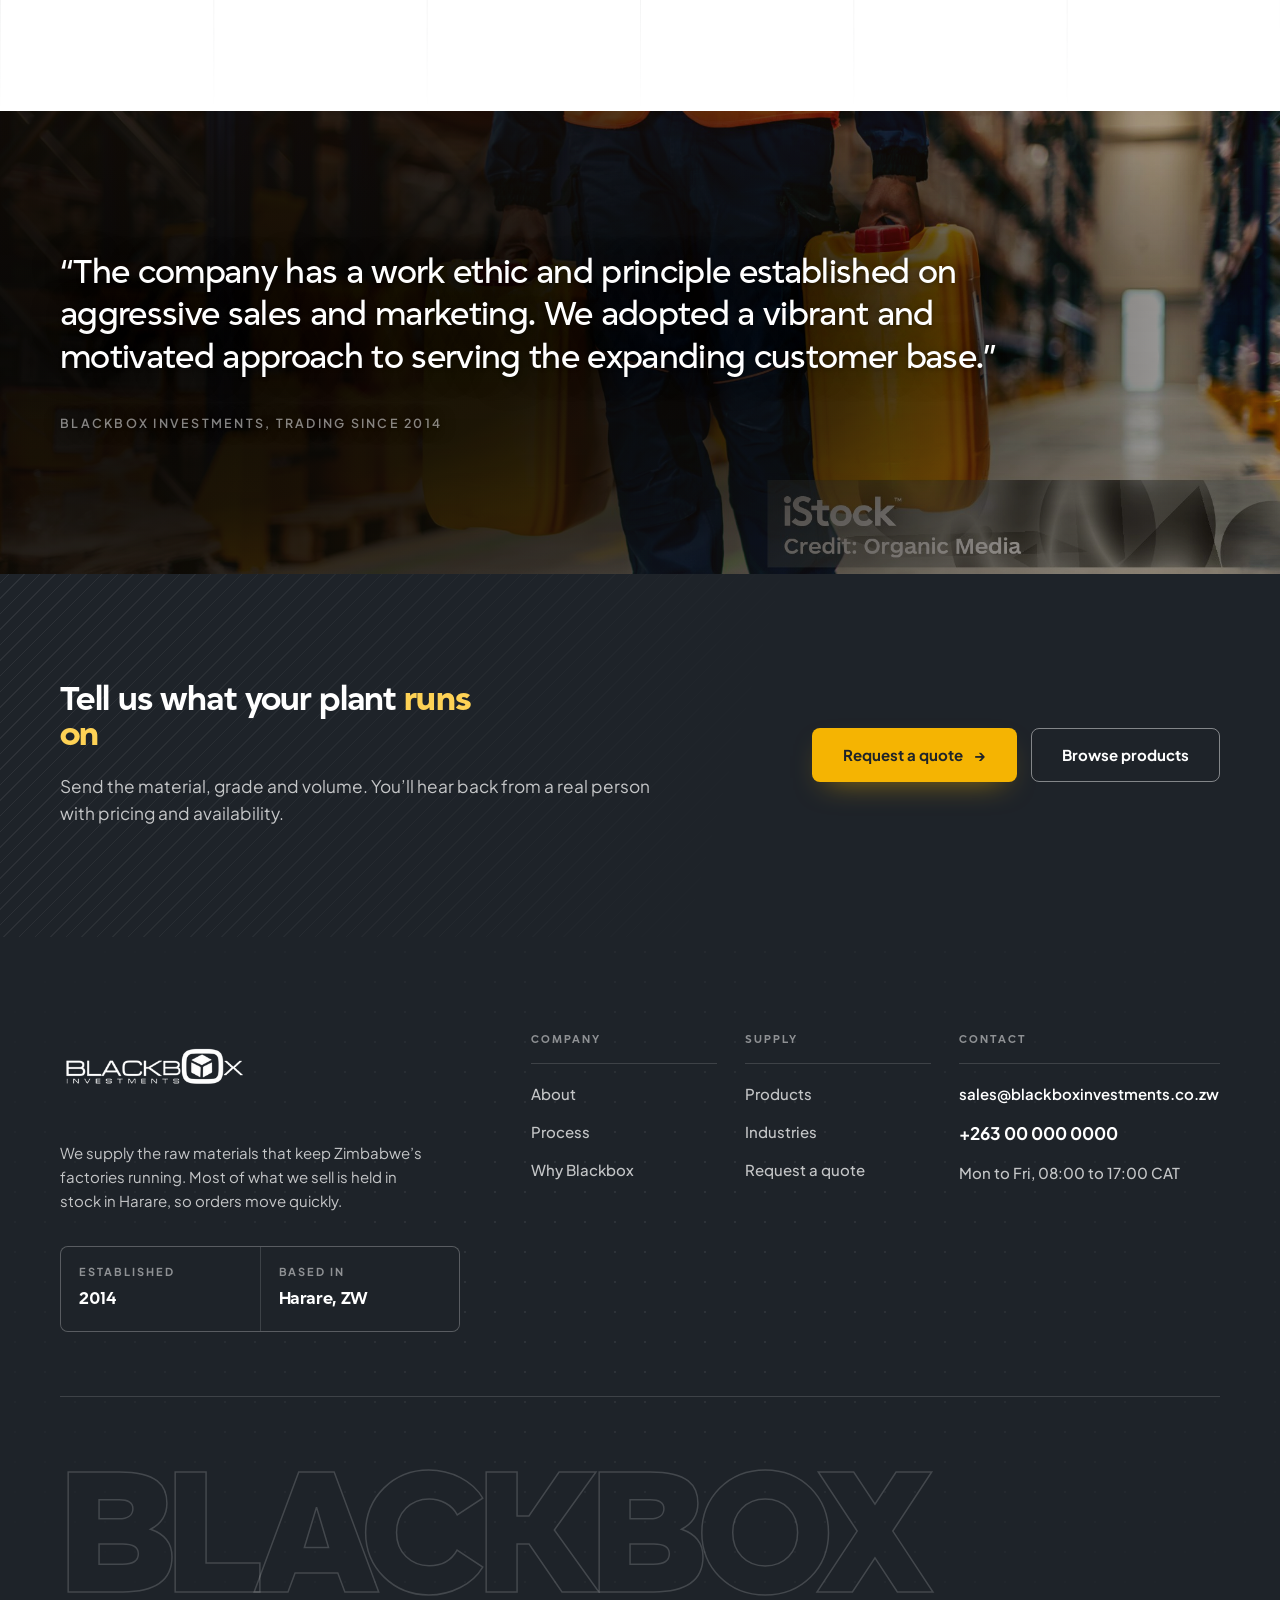
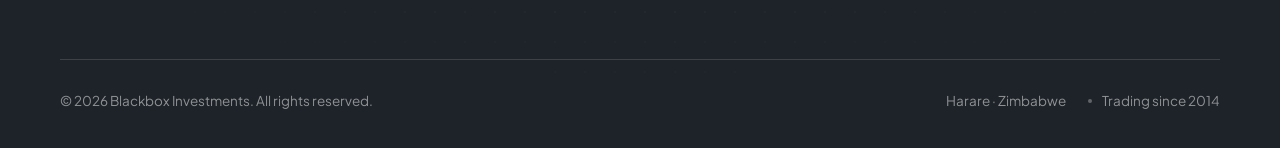
==== commit 38d0eb99: "Add commerce & distribution platform layer Turns the brochure site into a B2B platform, native to th" ====
--- a/index.html
+++ b/index.html
@@ -17,6 +17,7 @@
 <link rel="preconnect" href="https://fonts.gstatic.com" crossorigin>
 <link href="https://fonts.googleapis.com/css2?family=Plus+Jakarta+Sans:ital,wght@0,300;0,400;0,500;0,600;0,700;0,800;1,400&display=swap" rel="stylesheet">
 <link rel="stylesheet" href="assets/css/styles.css">
+<link rel="stylesheet" href="assets/css/platform.css">
 </head>
 <body>
 
@@ -479,5 +480,6 @@
 </footer>
 
 <script src="assets/js/main.js"></script>
+<script src="assets/js/app.js"></script>
 </body>
 </html>
--- a/assets/css/platform.css
+++ b/assets/css/platform.css
@@ -0,0 +1,245 @@
+/* =========================================================
+   Blackbox Investments — platform layer
+   Builds on styles.css tokens (--ink, --accent, --paper …).
+   Light, editorial, mustard accent — native to the site.
+   ========================================================= */
+
+/* ---- button variants the platform adds ---- */
+.btn--line{ --btn-bg:transparent; --btn-fg:var(--ink); --btn-bd:var(--line-2); }
+.btn--line:hover{ --btn-bd:var(--ink); --btn-bg:rgba(30,35,41,.04); }
+.btn--sm{ padding:9px 15px; font-size:var(--fs-xs); }
+.btn svg{ width:16px; height:16px; }
+
+/* ---- intro band (dark, so the transparent header reads) ---- */
+.bbx-intro{ background:var(--ink); color:var(--on-dark); padding:calc(var(--header-h) + 40px) 0 44px; position:relative; overflow:hidden; }
+.bbx-intro .pattern{ opacity:.5; }
+.bbx-intro .eyebrow{ color:var(--on-dark-mid); }
+.bbx-intro h1{ font-family:var(--font-display); font-weight:800; letter-spacing:var(--tr-head); line-height:1.02; font-size:var(--fs-4xl); margin:10px 0 0; }
+.bbx-intro h1 em{ font-style:normal; color:var(--accent-lt); }
+.bbx-intro p{ color:var(--on-dark-mid); max-width:56ch; margin-top:14px; font-size:var(--fs-md); line-height:var(--lh-lead); }
+.bbx-intro .bbx-intro-cta{ margin-top:24px; display:flex; gap:12px; flex-wrap:wrap; }
+
+/* ---- section wrapper for platform pages ---- */
+.bbx-page{ padding:44px 0 92px; background:var(--paper); }
+.bbx-page.tint{ background:var(--paper-2); }
+.bbx-h{ font-family:var(--font-display); font-weight:700; letter-spacing:var(--tr-title); font-size:var(--fs-xl); margin:38px 0 14px; }
+.mono{ font-family:var(--font-body); font-variant-numeric:tabular-nums; }
+.soft{ color:var(--text-soft); } .xs{ font-size:var(--fs-label); } .pos{ color:#1E874B; }
+.num,.ar{ text-align:right; } td.num,th.num{ text-align:right; font-variant-numeric:tabular-nums; }
+
+/* ---- header tools (injected) ---- */
+.bbx-htools{ display:flex; align-items:center; gap:10px; }
+.bbx-icobtn{ position:relative; display:inline-grid; place-items:center; width:40px; height:40px; border-radius:var(--r-md); border:1px solid var(--line-2); color:var(--ink); background:transparent; transition:.2s var(--ease); }
+.site-header:not(.is-stuck):not(.nav-open) .bbx-icobtn{ color:#fff; border-color:rgba(255,255,255,.4); }
+.bbx-icobtn:hover{ border-color:var(--accent); }
+.bbx-badge{ position:absolute; top:-6px; right:-6px; min-width:18px; height:18px; padding:0 4px; border-radius:10px; background:var(--accent); color:var(--ink); font-family:var(--font-display); font-weight:800; font-size:11px; display:inline-grid; place-items:center; }
+.bbx-signin{ display:inline-flex; align-items:center; gap:8px; padding:11px 16px; border-radius:var(--r-md); background:var(--accent); color:var(--ink); font-weight:700; font-size:var(--fs-xs); transition:.2s var(--ease); }
+.bbx-signin:hover{ background:var(--accent-dk); transform:translateY(-1px); }
+.bbx-signin svg{ width:15px; height:15px; }
+.bbx-acct{ display:flex; align-items:center; gap:9px; }
+.bbx-av{ width:34px; height:34px; border-radius:var(--r-md); background:var(--ink); color:#fff; display:grid; place-items:center; font-family:var(--font-display); font-weight:800; font-size:13px; }
+.site-header:not(.is-stuck):not(.nav-open) .bbx-av{ background:var(--accent); color:var(--ink); }
+.bbx-acct-t{ line-height:1.25; }
+.bbx-acct-t b{ display:block; font-size:var(--fs-xs); font-weight:700; }
+.bbx-acct-t small{ display:block; font-size:var(--fs-label); color:var(--text-soft); }
+.site-header:not(.is-stuck):not(.nav-open) .bbx-acct-t b{ color:#fff; }
+.site-header:not(.is-stuck):not(.nav-open) .bbx-acct-t small{ color:var(--on-dark-soft); }
+@media (max-width:900px){ .bbx-acct-t{ display:none; } }
+
+/* ---- toolbar / filters ---- */
+.bbx-toolbar{ display:flex; align-items:center; gap:14px; margin-bottom:16px; flex-wrap:wrap; }
+.bbx-search{ flex:1; min-width:220px; position:relative; }
+.bbx-search svg{ position:absolute; left:14px; top:50%; transform:translateY(-50%); width:17px; height:17px; color:var(--text-soft); }
+.bbx-search input{ width:100%; padding:13px 14px 13px 42px; border:1px solid var(--line-2); border-radius:var(--r-md); font:inherit; font-size:var(--fs-sm); color:var(--ink); background:#fff; }
+.bbx-search input:focus{ outline:none; border-color:var(--accent-dk); }
+.bbx-count{ font-size:var(--fs-xs); color:var(--text-soft); }
+.bbx-filters{ display:flex; flex-wrap:wrap; gap:8px; margin-bottom:24px; }
+.bbx-filters button{ border:1px solid var(--line-2); background:#fff; color:var(--text-mid); border-radius:100px; padding:9px 16px; font:inherit; font-size:var(--fs-xs); font-weight:600; cursor:pointer; transition:.18s var(--ease); }
+.bbx-filters button:hover{ color:var(--ink); border-color:var(--line-2); }
+.bbx-filters button.on{ background:var(--ink); color:#fff; border-color:var(--ink); }
+
+/* ---- catalogue cards ---- */
+.bbx-catgrid{ display:grid; grid-template-columns:repeat(3,1fr); gap:16px; }
+@media (max-width:960px){ .bbx-catgrid{ grid-template-columns:repeat(2,1fr); } }
+@media (max-width:620px){ .bbx-catgrid{ grid-template-columns:1fr; } }
+.bbx-prod{ border:1px solid var(--line); border-radius:var(--r-lg); background:#fff; padding:20px; display:flex; flex-direction:column; cursor:pointer; transition:.2s var(--ease); }
+.bbx-prod:hover{ border-color:var(--line-2); box-shadow:0 16px 36px -22px rgba(30,35,41,.35); transform:translateY(-3px); }
+.bbx-prod-h{ display:flex; justify-content:space-between; align-items:flex-start; gap:12px; }
+.bbx-sku{ font-family:var(--font-body); font-size:var(--fs-label); letter-spacing:.04em; color:var(--text-soft); }
+.bbx-prod h3{ font-family:var(--font-display); font-weight:700; font-size:var(--fs-lg); letter-spacing:var(--tr-title); margin:2px 0 3px; line-height:1.15; }
+.bbx-formula{ font-family:var(--font-body); font-size:var(--fs-xs); color:var(--accent-ink); font-weight:600; }
+.bbx-formula.lg{ font-size:var(--fs-sm); display:block; margin-top:5px; }
+.bbx-cattag{ display:inline-block; font-family:var(--font-body); font-size:var(--fs-label); font-weight:600; letter-spacing:.08em; text-transform:uppercase; color:var(--text-soft); border:1px solid var(--line); border-radius:100px; padding:4px 11px; margin-top:14px; width:max-content; }
+.bbx-prod-meta{ margin:16px 0 0; padding-top:14px; border-top:1px solid var(--line); display:grid; grid-template-columns:1fr 1fr; gap:12px 10px; }
+.bbx-prod-meta div:nth-child(3){ grid-column:1/-1; }
+.bbx-prod-meta dt{ font-family:var(--font-body); font-size:var(--fs-label); letter-spacing:.06em; text-transform:uppercase; color:var(--text-soft); }
+.bbx-prod-meta dd{ margin:2px 0 0; font-size:var(--fs-xs); font-weight:600; color:var(--ink); }
+.bbx-prod-act{ display:flex; gap:9px; margin-top:16px; }
+.bbx-prod-act .btn{ flex:1; justify-content:center; }
+.bbx-avail{ display:inline-flex; align-items:center; gap:6px; font-family:var(--font-body); font-size:var(--fs-label); font-weight:600; letter-spacing:.04em; padding:5px 10px; border-radius:100px; white-space:nowrap; }
+.bbx-avail::before{ content:""; width:6px; height:6px; border-radius:50%; background:currentColor; }
+.bbx-avail.in{ color:#1E874B; background:rgba(30,135,75,.1); }
+.bbx-avail.low{ color:#9A6A00; background:rgba(245,180,2,.16); }
+.bbx-avail.req{ color:var(--text-soft); background:rgba(30,35,41,.06); }
+
+/* ---- empty ---- */
+.bbx-empty{ text-align:center; padding:60px 20px; color:var(--text-soft); grid-column:1/-1; }
+.bbx-empty svg{ opacity:.4; margin-bottom:14px; }
+.bbx-empty.lg{ border:1px solid var(--line); border-radius:var(--r-lg); background:#fff; }
+.bbx-empty.sm{ padding:26px; }
+.bbx-empty p{ margin-bottom:16px; }
+
+/* ---- request band ---- */
+.bbx-reqband{ margin-top:26px; border:1px solid var(--line-2); border-radius:var(--r-xl); background:var(--paper-2); padding:30px; display:flex; align-items:center; justify-content:space-between; gap:24px; flex-wrap:wrap; }
+.bbx-reqband h3{ font-family:var(--font-display); font-weight:700; font-size:var(--fs-xl); letter-spacing:var(--tr-title); }
+.bbx-reqband p{ color:var(--text-mid); margin-top:6px; max-width:46ch; }
+
+/* ---- drawer ---- */
+.bbx-scrim{ position:fixed; inset:0; background:rgba(20,24,28,.55); backdrop-filter:blur(2px); z-index:80; opacity:0; pointer-events:none; transition:.2s; }
+.bbx-scrim.on{ opacity:1; pointer-events:auto; }
+.bbx-drawer{ position:fixed; top:0; right:0; height:100%; width:min(560px,95vw); background:#fff; border-left:1px solid var(--line-2); z-index:85; transform:translateX(100%); transition:transform .3s var(--ease); display:flex; flex-direction:column; box-shadow:-40px 0 80px -40px rgba(0,0,0,.4); }
+.bbx-drawer.on{ transform:none; }
+.bbx-dr-h{ padding:22px; border-bottom:1px solid var(--line); display:flex; justify-content:space-between; align-items:flex-start; gap:14px; }
+.bbx-dr-h h3{ font-family:var(--font-display); font-weight:800; font-size:var(--fs-2xl); letter-spacing:var(--tr-head); margin-top:8px; }
+.bbx-dr-b{ padding:22px; overflow-y:auto; flex:1; }
+.bbx-dr-f{ padding:16px 22px; border-top:1px solid var(--line); display:flex; gap:10px; background:var(--paper-2); }
+.bbx-x{ width:36px; height:36px; border-radius:var(--r-md); border:1px solid var(--line-2); background:#fff; color:var(--text-soft); display:grid; place-items:center; cursor:pointer; flex-shrink:0; }
+.bbx-x:hover{ color:var(--ink); border-color:var(--ink); }
+.bbx-x.sm{ width:30px; height:30px; }
+.bbx-chips{ display:flex; flex-wrap:wrap; gap:8px; margin-bottom:8px; }
+.bbx-chip{ font-family:var(--font-body); font-size:var(--fs-xs); color:var(--text-mid); border:1px solid var(--line-2); border-radius:100px; padding:5px 12px; }
+.bbx-blab{ font-family:var(--font-body); font-size:var(--fs-label); letter-spacing:.14em; text-transform:uppercase; color:var(--text-soft); margin:24px 0 11px; }
+.bbx-spec{ width:100%; border-collapse:collapse; font-size:var(--fs-xs); }
+.bbx-spec td{ padding:10px 0; border-bottom:1px solid var(--line); }
+.bbx-spec td:first-child{ color:var(--text-soft); }
+.bbx-spec td:last-child{ text-align:right; font-weight:600; color:var(--ink); }
+.bbx-apps{ display:flex; flex-wrap:wrap; gap:8px; }
+.bbx-apps span{ background:var(--paper-2); border:1px solid var(--line); border-radius:var(--r-sm); padding:7px 12px; font-size:var(--fs-xs); color:var(--text-mid); }
+.bbx-pack{ display:flex; align-items:center; justify-content:space-between; padding:12px 14px; border:1px solid var(--line); border-radius:var(--r-md); margin-bottom:8px; font-size:var(--fs-xs); }
+.bbx-pack.link{ cursor:pointer; } .bbx-pack.link:hover{ border-color:var(--accent-dk); }
+.bbx-pack.col{ flex-direction:column; align-items:stretch; gap:10px; }
+.bbx-pack-r{ display:flex; align-items:center; justify-content:space-between; gap:10px; }
+.bbx-pack-r input{ flex:1; }
+.bbx-dl{ display:flex; align-items:center; gap:12px; padding:14px; border:1px dashed var(--line-2); border-radius:var(--r-md); }
+.bbx-dl svg{ color:#C0392B; flex-shrink:0; }
+.bbx-dl b{ display:block; font-size:var(--fs-xs); } .bbx-dl span{ font-size:var(--fs-label); color:var(--text-soft); }
+.bbx-dl div{ flex:1; }
+.bbx-note{ font-size:var(--fs-xs); color:var(--text-mid); margin:4px 0; display:flex; align-items:center; gap:8px; }
+.bbx-note.it{ font-style:italic; }
+
+/* ---- qty stepper ---- */
+.bbx-qty{ display:flex; align-items:center; border:1px solid var(--line-2); border-radius:var(--r-md); overflow:hidden; background:#fff; }
+.bbx-qty input{ width:54px; border:0; text-align:center; font-family:var(--font-body); font-variant-numeric:tabular-nums; font-size:var(--fs-sm); padding:9px 0; }
+.bbx-qty input:focus{ outline:none; }
+.bbx-qty button{ border:0; background:var(--paper-2); color:var(--text-mid); width:32px; padding:9px 0; font-size:16px; cursor:pointer; }
+.bbx-qty button:hover{ color:var(--ink); }
+.bbx-qty span{ padding:0 11px; font-family:var(--font-body); font-size:var(--fs-label); color:var(--text-soft); }
+
+/* ---- forms ---- */
+.bbx-fld{ display:block; margin-bottom:15px; }
+.bbx-fld>span{ display:block; font-family:var(--font-body); font-size:var(--fs-label); letter-spacing:.06em; text-transform:uppercase; color:var(--text-soft); margin-bottom:7px; }
+.bbx-inp{ width:100%; padding:12px 14px; border:1px solid var(--line-2); border-radius:var(--r-md); font:inherit; font-size:var(--fs-sm); color:var(--ink); background:#fff; }
+.bbx-inp:focus{ outline:none; border-color:var(--accent-dk); }
+textarea.bbx-inp{ resize:vertical; min-height:82px; }
+.bbx-grid2{ display:grid; grid-template-columns:1fr 1fr; gap:0 14px; }
+@media (max-width:520px){ .bbx-grid2{ grid-template-columns:1fr; } }
+
+/* ---- RFQ ---- */
+.bbx-rfq-grid{ display:grid; grid-template-columns:1.65fr 1fr; gap:16px; align-items:start; }
+@media (max-width:820px){ .bbx-rfq-grid{ grid-template-columns:1fr; } }
+.bbx-card{ background:#fff; border:1px solid var(--line); border-radius:var(--r-lg); }
+.bbx-rfq-lines{ padding:6px 22px 14px; }
+.bbx-rfq-line{ display:flex; align-items:center; gap:14px; padding:14px 0; border-bottom:1px solid var(--line); }
+.bbx-rfq-line:last-child{ border-bottom:0; }
+.bbx-rfq-info{ flex:1; min-width:0; } .bbx-rfq-info b{ display:block; }
+.bbx-rfq-val{ width:96px; text-align:right; font-family:var(--font-body); font-variant-numeric:tabular-nums; font-weight:600; }
+.bbx-rfq-side{ padding:24px; }
+.bbx-rfq-side h3{ font-family:var(--font-display); font-weight:700; font-size:var(--fs-lg); margin-bottom:16px; }
+.bbx-summ{ display:flex; justify-content:space-between; padding:8px 0; font-size:var(--fs-sm); }
+.bbx-summ.soft{ color:var(--text-soft); font-size:var(--fs-xs); }
+.bbx-summ.tot{ border-top:1px solid var(--line-2); margin-top:8px; padding-top:12px; font-family:var(--font-display); font-weight:800; font-size:var(--fs-xl); }
+.bbx-rfq-side .btn{ margin-top:16px; }
+.bbx-fine{ font-size:var(--fs-label); color:var(--text-soft); text-align:center; margin-top:10px; }
+.bbx-fine a{ color:var(--accent-ink); text-decoration:underline; }
+
+/* ---- tiles ---- */
+.bbx-tiles{ display:grid; grid-template-columns:repeat(4,1fr); gap:16px; }
+@media (max-width:900px){ .bbx-tiles{ grid-template-columns:repeat(2,1fr); } }
+.bbx-tile{ background:#fff; border:1px solid var(--line); border-radius:var(--r-lg); padding:20px; }
+.bbx-tile-l{ font-family:var(--font-body); font-size:var(--fs-label); letter-spacing:.06em; text-transform:uppercase; color:var(--text-soft); }
+.bbx-tile-v{ font-family:var(--font-display); font-weight:800; font-size:var(--fs-3xl); letter-spacing:var(--tr-head); margin:10px 0 3px; }
+.bbx-tile-s{ font-size:var(--fs-xs); color:var(--text-mid); }
+
+/* ---- tables ---- */
+.bbx-tblwrap{ overflow-x:auto; border:1px solid var(--line); border-radius:var(--r-lg); background:#fff; }
+.bbx-tbl{ width:100%; border-collapse:collapse; font-size:var(--fs-xs); min-width:580px; }
+.bbx-tbl th{ text-align:left; font-family:var(--font-body); font-size:var(--fs-label); letter-spacing:.08em; text-transform:uppercase; color:var(--text-soft); font-weight:600; padding:14px 16px; border-bottom:1px solid var(--line); background:var(--paper-2); }
+.bbx-tbl td{ padding:15px 16px; border-bottom:1px solid var(--line); vertical-align:middle; }
+.bbx-tbl tbody tr:last-child td{ border-bottom:0; }
+.bbx-tbl tbody tr:hover{ background:var(--paper-2); }
+.bbx-stage{ display:inline-block; font-family:var(--font-body); font-size:var(--fs-label); font-weight:600; padding:4px 11px; border:1px solid var(--line-2); border-radius:100px; color:var(--text-mid); }
+.bbx-stage.lg{ font-size:var(--fs-xs); }
+
+/* ---- tabs (admin) ---- */
+.bbx-tabs{ display:flex; gap:6px; margin-bottom:24px; border-bottom:1px solid var(--line); }
+.bbx-tabs button{ display:flex; align-items:center; gap:8px; background:none; border:0; border-bottom:2px solid transparent; color:var(--text-soft); font:inherit; font-weight:600; font-size:var(--fs-sm); padding:12px 14px; margin-bottom:-1px; cursor:pointer; }
+.bbx-tabs button:hover{ color:var(--ink); }
+.bbx-tabs button.on{ color:var(--ink); border-bottom-color:var(--accent); }
+
+/* ---- kanban ---- */
+.bbx-board{ display:flex; gap:12px; overflow-x:auto; padding-bottom:10px; margin-top:24px; }
+.bbx-col{ flex:0 0 270px; background:var(--paper-2); border:1px solid var(--line); border-radius:var(--r-lg); }
+.bbx-col-h{ display:flex; justify-content:space-between; align-items:center; padding:13px 15px; border-bottom:1px solid var(--line); font-family:var(--font-body); font-size:var(--fs-label); letter-spacing:.08em; text-transform:uppercase; color:var(--text-mid); font-weight:600; }
+.bbx-col-c{ background:#fff; border:1px solid var(--line); border-radius:100px; padding:2px 9px; }
+.bbx-col-b{ padding:10px; display:flex; flex-direction:column; gap:9px; }
+.bbx-col-e{ text-align:center; color:var(--text-soft); padding:14px; }
+.bbx-kc{ background:#fff; border:1px solid var(--line); border-radius:var(--r-md); padding:13px; cursor:pointer; transition:.16s var(--ease); }
+.bbx-kc:hover{ border-color:var(--accent-dk); transform:translateY(-2px); box-shadow:0 10px 22px -14px rgba(30,35,41,.4); }
+.bbx-kc-r1{ display:flex; justify-content:space-between; align-items:center; margin-bottom:8px; }
+.bbx-kc h5{ font-family:var(--font-display); font-weight:700; font-size:var(--fs-sm); margin:0 0 3px; }
+.bbx-kc-cust{ font-size:var(--fs-label); color:var(--text-mid); }
+.bbx-kc-r2{ display:flex; justify-content:space-between; align-items:center; margin-top:11px; padding-top:10px; border-top:1px solid var(--line); }
+.bbx-kc-val{ font-family:var(--font-body); font-weight:700; font-variant-numeric:tabular-nums; }
+.bbx-kc-rep{ display:flex; align-items:center; gap:6px; font-size:var(--fs-label); color:var(--text-soft); }
+.bbx-kc-rep i{ width:20px; height:20px; border-radius:5px; background:var(--paper-3); display:grid; place-items:center; font-family:var(--font-display); font-weight:700; font-size:9px; font-style:normal; color:var(--ink); }
+
+/* ---- panels / bars ---- */
+.bbx-panels2{ display:grid; grid-template-columns:1fr 1fr; gap:16px; margin-top:16px; }
+@media (max-width:820px){ .bbx-panels2{ grid-template-columns:1fr; } }
+.bbx-panel{ background:#fff; border:1px solid var(--line); border-radius:var(--r-lg); padding:22px; }
+.bbx-panel h4{ font-family:var(--font-display); font-weight:700; font-size:var(--fs-md); margin-bottom:16px; }
+.bbx-panel-h{ display:flex; justify-content:space-between; align-items:baseline; margin-bottom:16px; }
+.bbx-panel-h h4{ margin:0; }
+.bbx-bar{ display:flex; align-items:center; gap:12px; margin-bottom:13px; }
+.bbx-bar-n{ width:150px; flex-shrink:0; font-size:var(--fs-xs); color:var(--text-mid); display:flex; align-items:center; gap:8px; }
+.bbx-rep-i{ width:20px; height:20px; border-radius:5px; background:var(--paper-3); display:grid; place-items:center; font-family:var(--font-display); font-weight:700; font-size:9px; font-style:normal; color:var(--ink); flex-shrink:0; }
+.bbx-bar-t{ flex:1; height:12px; background:var(--paper-3); border-radius:100px; overflow:hidden; }
+.bbx-bar-fill{ display:block; height:100%; width:0; background:var(--accent); border-radius:100px; transition:width .85s var(--ease); }
+.bbx-bar-v{ width:76px; text-align:right; font-family:var(--font-body); font-variant-numeric:tabular-nums; font-size:var(--fs-xs); flex-shrink:0; }
+.bbx-insight{ display:flex; gap:12px; padding:15px; border:1px solid var(--line); border-radius:var(--r-md); margin-bottom:10px; background:var(--paper-2); }
+.bbx-ai{ width:30px; height:30px; border-radius:var(--r-sm); background:var(--ink); color:var(--accent-lt); display:grid; place-items:center; flex-shrink:0; }
+.bbx-iq{ font-size:var(--fs-label); color:var(--text-soft); margin-bottom:4px; }
+.bbx-ia{ font-size:var(--fs-xs); color:var(--ink); line-height:1.5; }
+.bbx-ia b{ color:var(--accent-ink); }
+.bbx-admin-foot{ display:flex; justify-content:flex-end; margin-top:22px; }
+
+/* ---- auth ---- */
+.bbx-authwrap{ display:flex; justify-content:center; padding:20px 0 40px; }
+.bbx-authcard{ width:min(440px,100%); background:#fff; border:1px solid var(--line); border-radius:var(--r-xl); padding:30px; box-shadow:0 30px 70px -40px rgba(30,35,41,.5); }
+.bbx-seg{ display:flex; gap:4px; background:var(--paper-2); border:1px solid var(--line); border-radius:var(--r-md); padding:4px; margin-bottom:22px; }
+.bbx-seg button{ flex:1; display:flex; align-items:center; justify-content:center; gap:7px; border:0; background:none; color:var(--text-soft); font:inherit; font-weight:600; font-size:var(--fs-xs); padding:10px; border-radius:6px; cursor:pointer; }
+.bbx-seg button.on{ background:#fff; color:var(--ink); box-shadow:0 1px 3px rgba(30,35,41,.12); }
+.bbx-auth-t{ font-family:var(--font-display); font-weight:800; font-size:var(--fs-2xl); letter-spacing:var(--tr-head); }
+.bbx-auth-p{ color:var(--text-mid); font-size:var(--fs-xs); margin:5px 0 18px; }
+.bbx-demo{ background:var(--paper-2); border:1px dashed var(--line-2); border-radius:var(--r-md); padding:11px 13px; font-size:var(--fs-label); color:var(--text-mid); margin-bottom:16px; display:flex; align-items:center; gap:8px; flex-wrap:wrap; }
+.bbx-demo b{ color:var(--accent-ink); font-weight:600; }
+.bbx-demo button{ margin-left:auto; border:1px solid var(--line-2); background:#fff; color:var(--text-mid); border-radius:6px; padding:5px 10px; font-size:var(--fs-label); font-weight:600; cursor:pointer; }
+.bbx-demo button:hover{ border-color:var(--ink); color:var(--ink); }
+.bbx-auth-err{ display:none; color:#C0392B; font-size:var(--fs-xs); margin-bottom:12px; }
+
+/* ---- toasts ---- */
+.bbx-toasts{ position:fixed; bottom:24px; left:50%; transform:translateX(-50%); z-index:120; display:flex; flex-direction:column; gap:9px; align-items:center; }
+.bbx-toast{ background:var(--ink); color:#fff; border-radius:var(--r-md); padding:12px 18px; font-size:var(--fs-xs); display:flex; align-items:center; gap:11px; box-shadow:0 20px 44px -18px rgba(0,0,0,.5); transition:.3s var(--ease); }
+.bbx-toast-ic{ width:22px; height:22px; border-radius:6px; background:var(--accent); color:var(--ink); display:grid; place-items:center; flex-shrink:0; }
+
+@media (prefers-reduced-motion:reduce){ .bbx-bar-fill,.bbx-drawer,.bbx-scrim,.bbx-toast{ transition:none; } }
